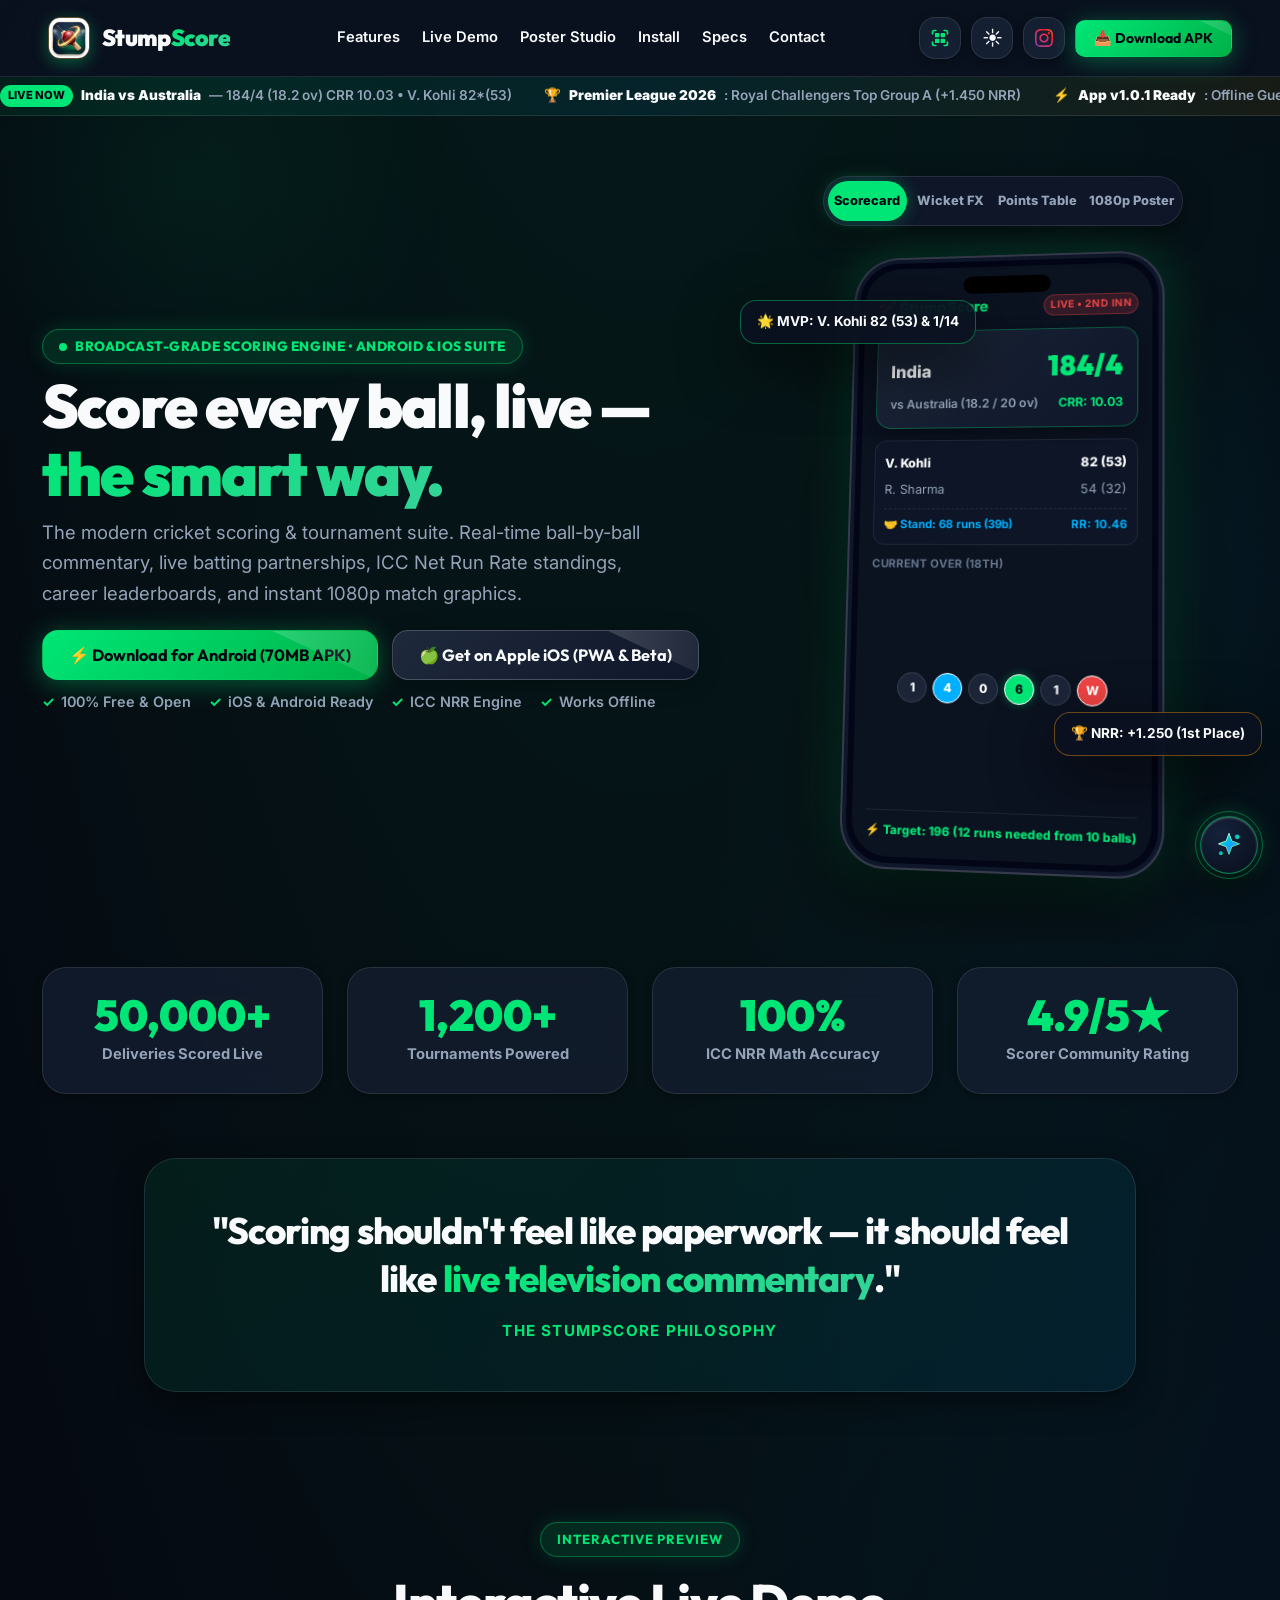
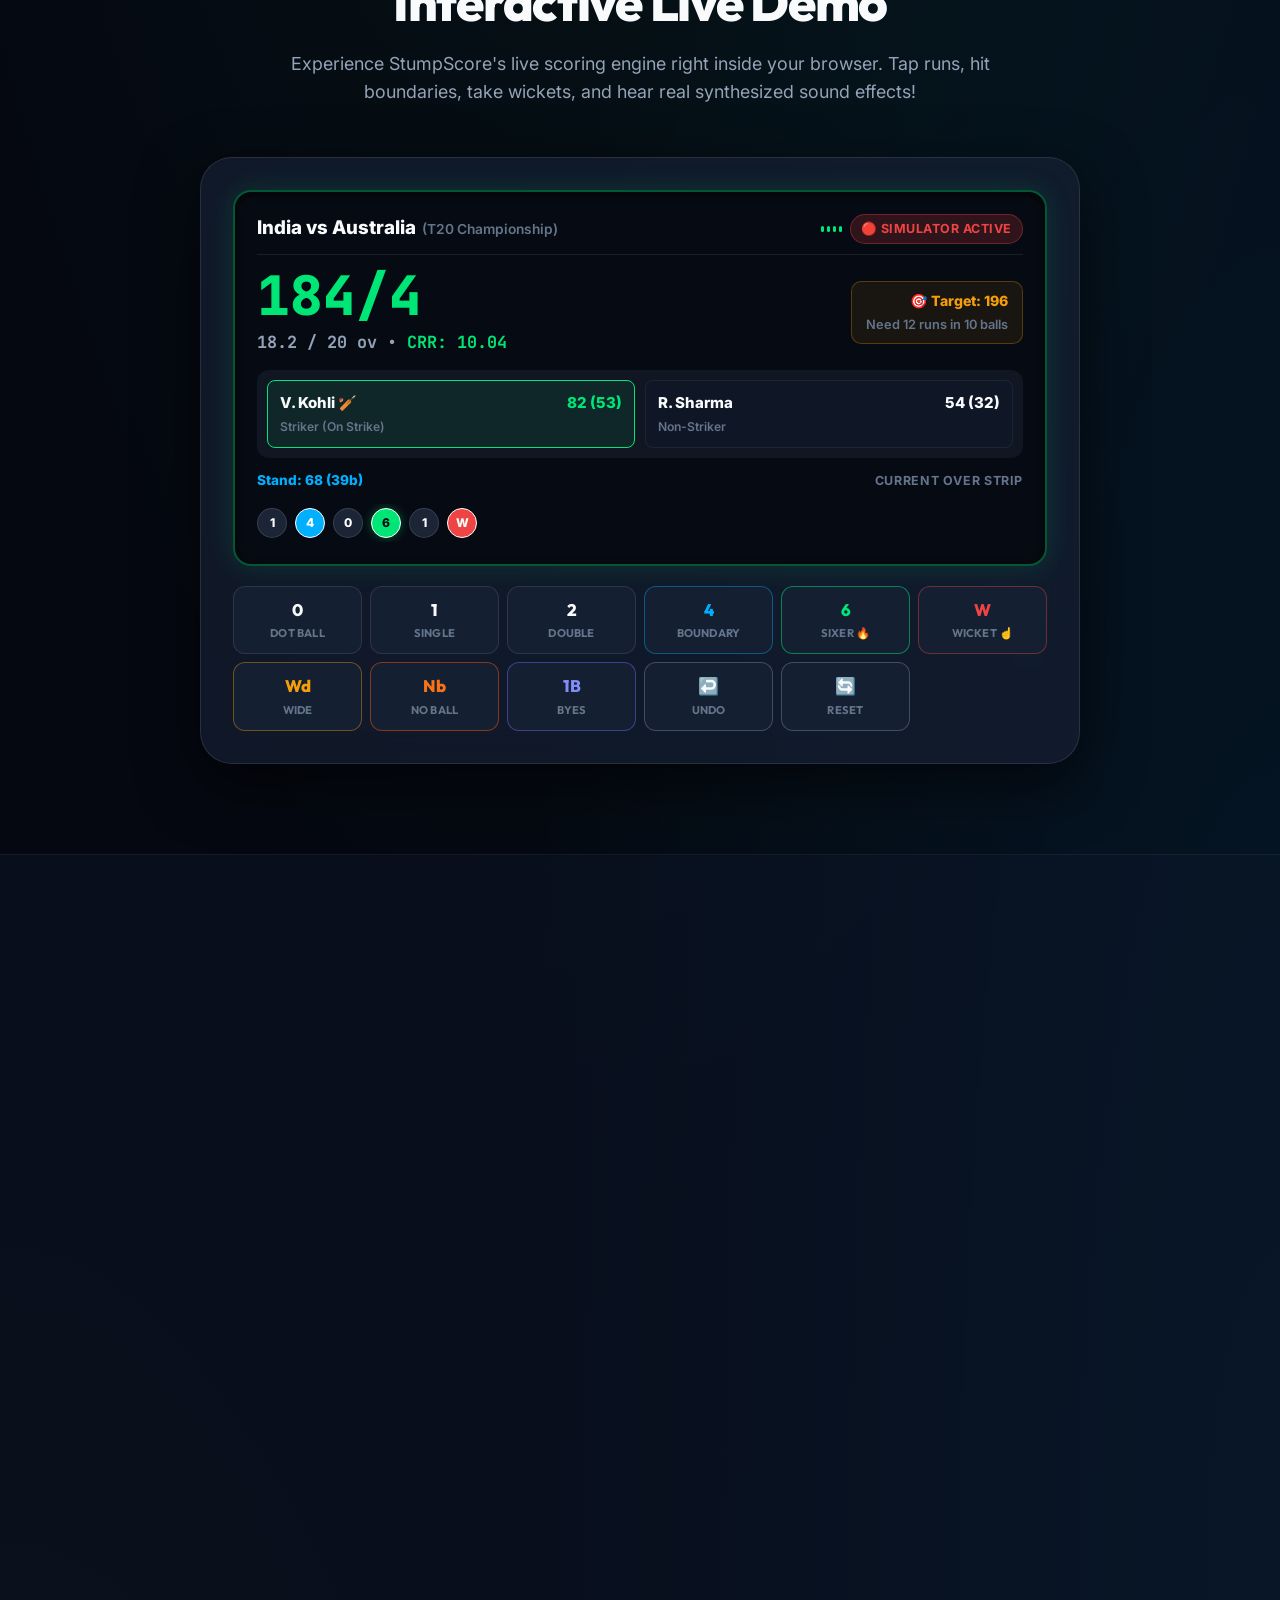
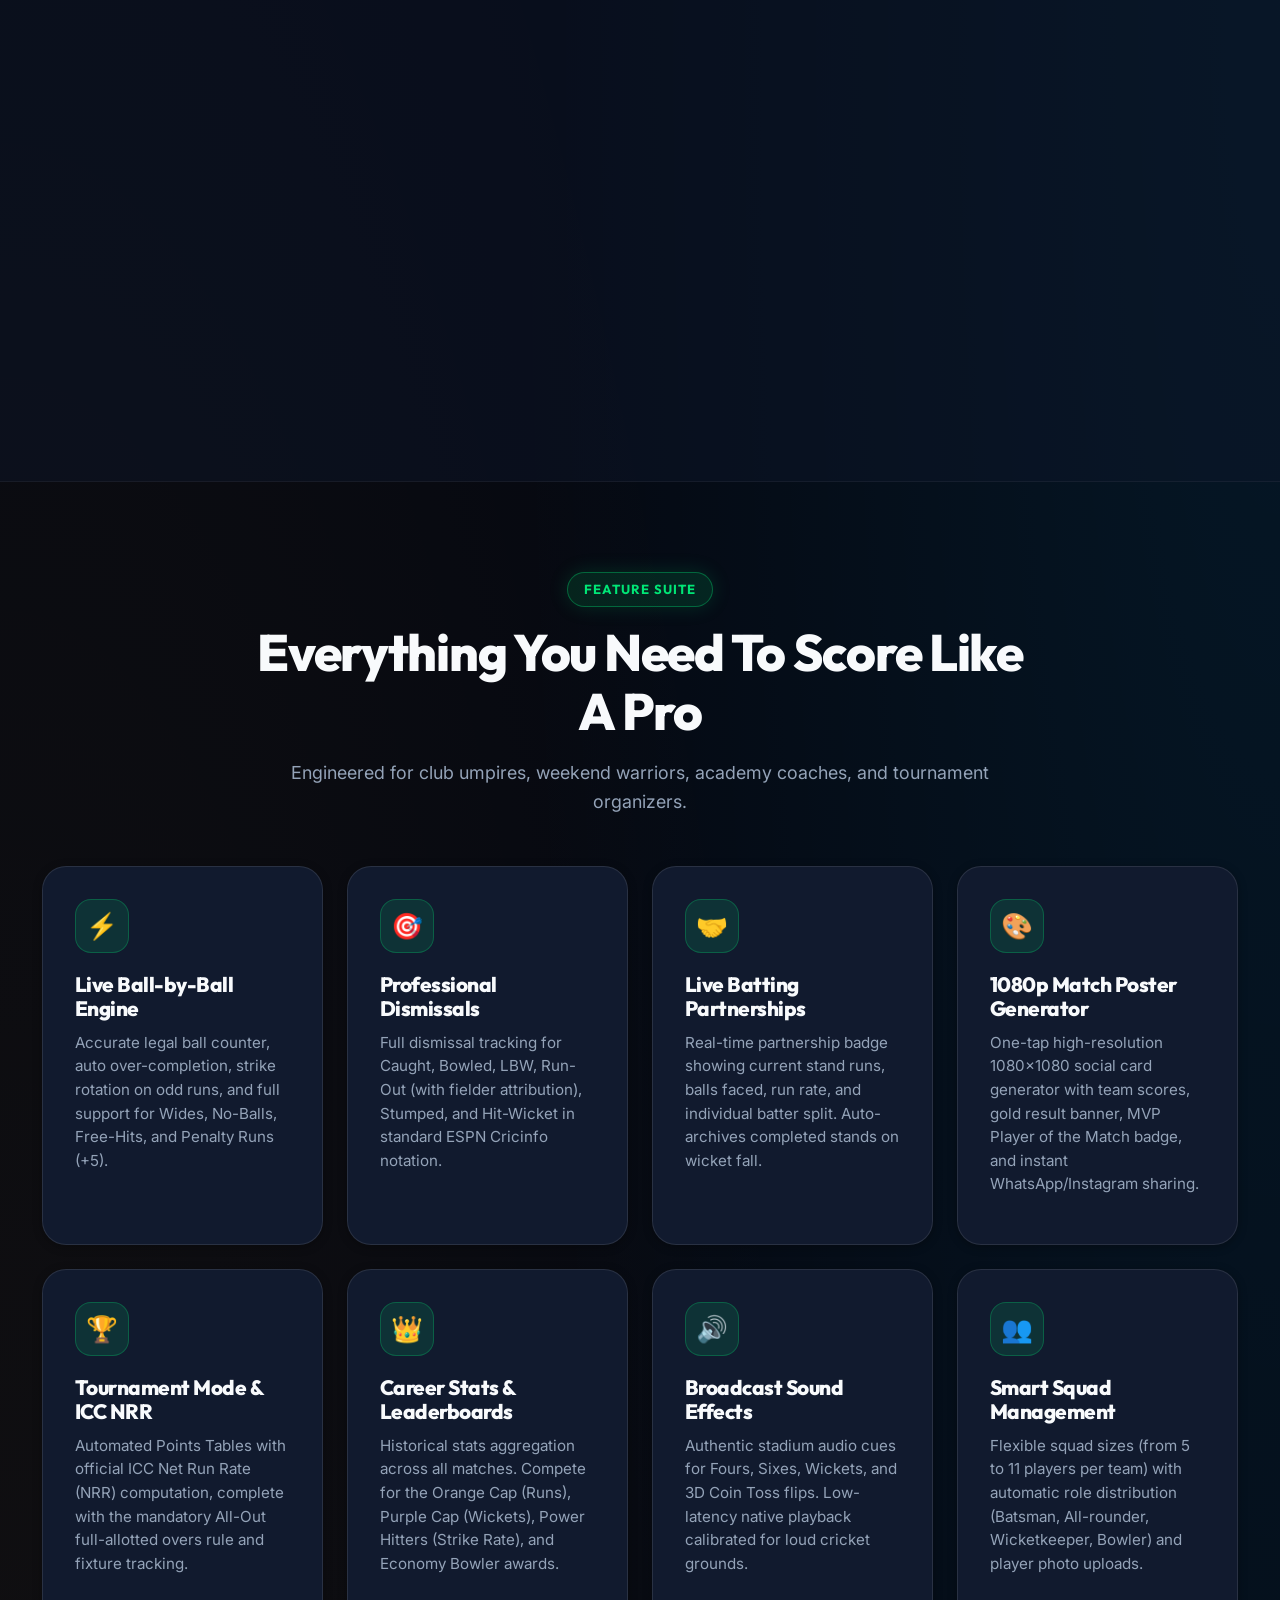
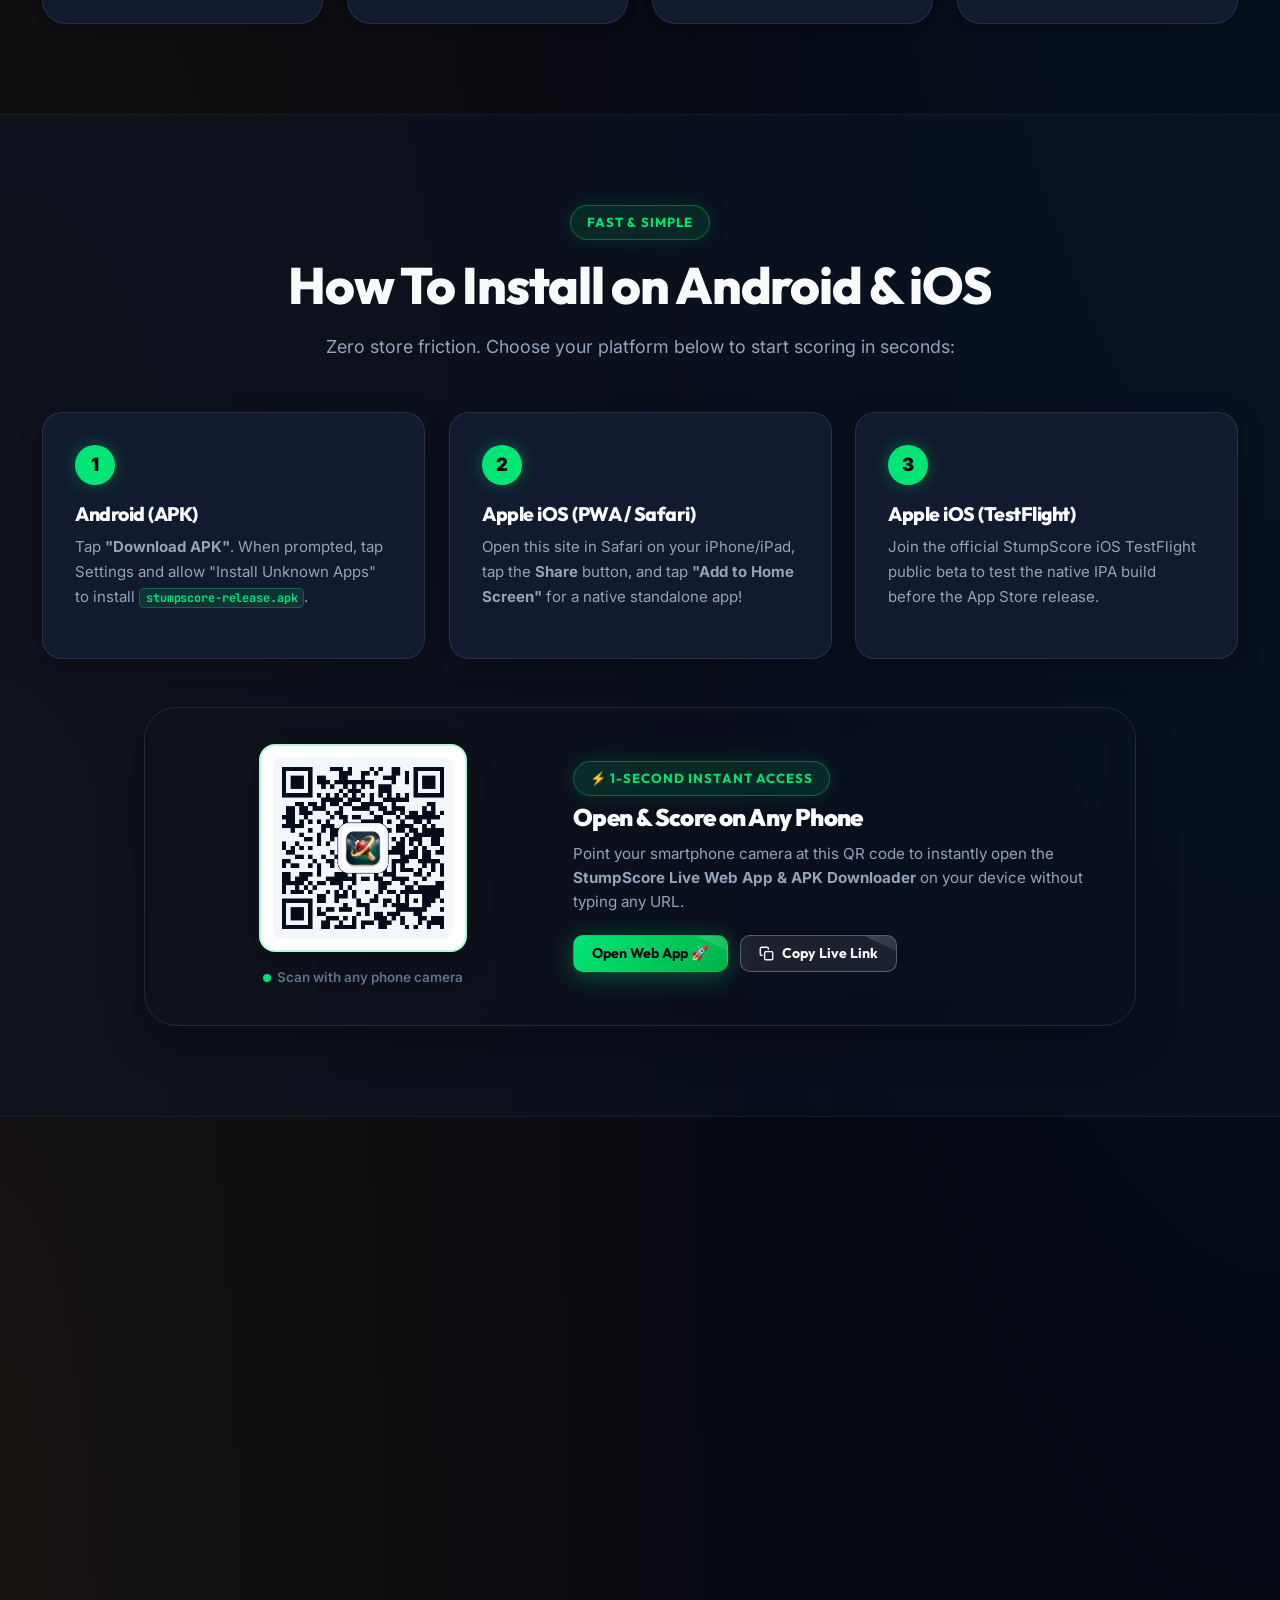
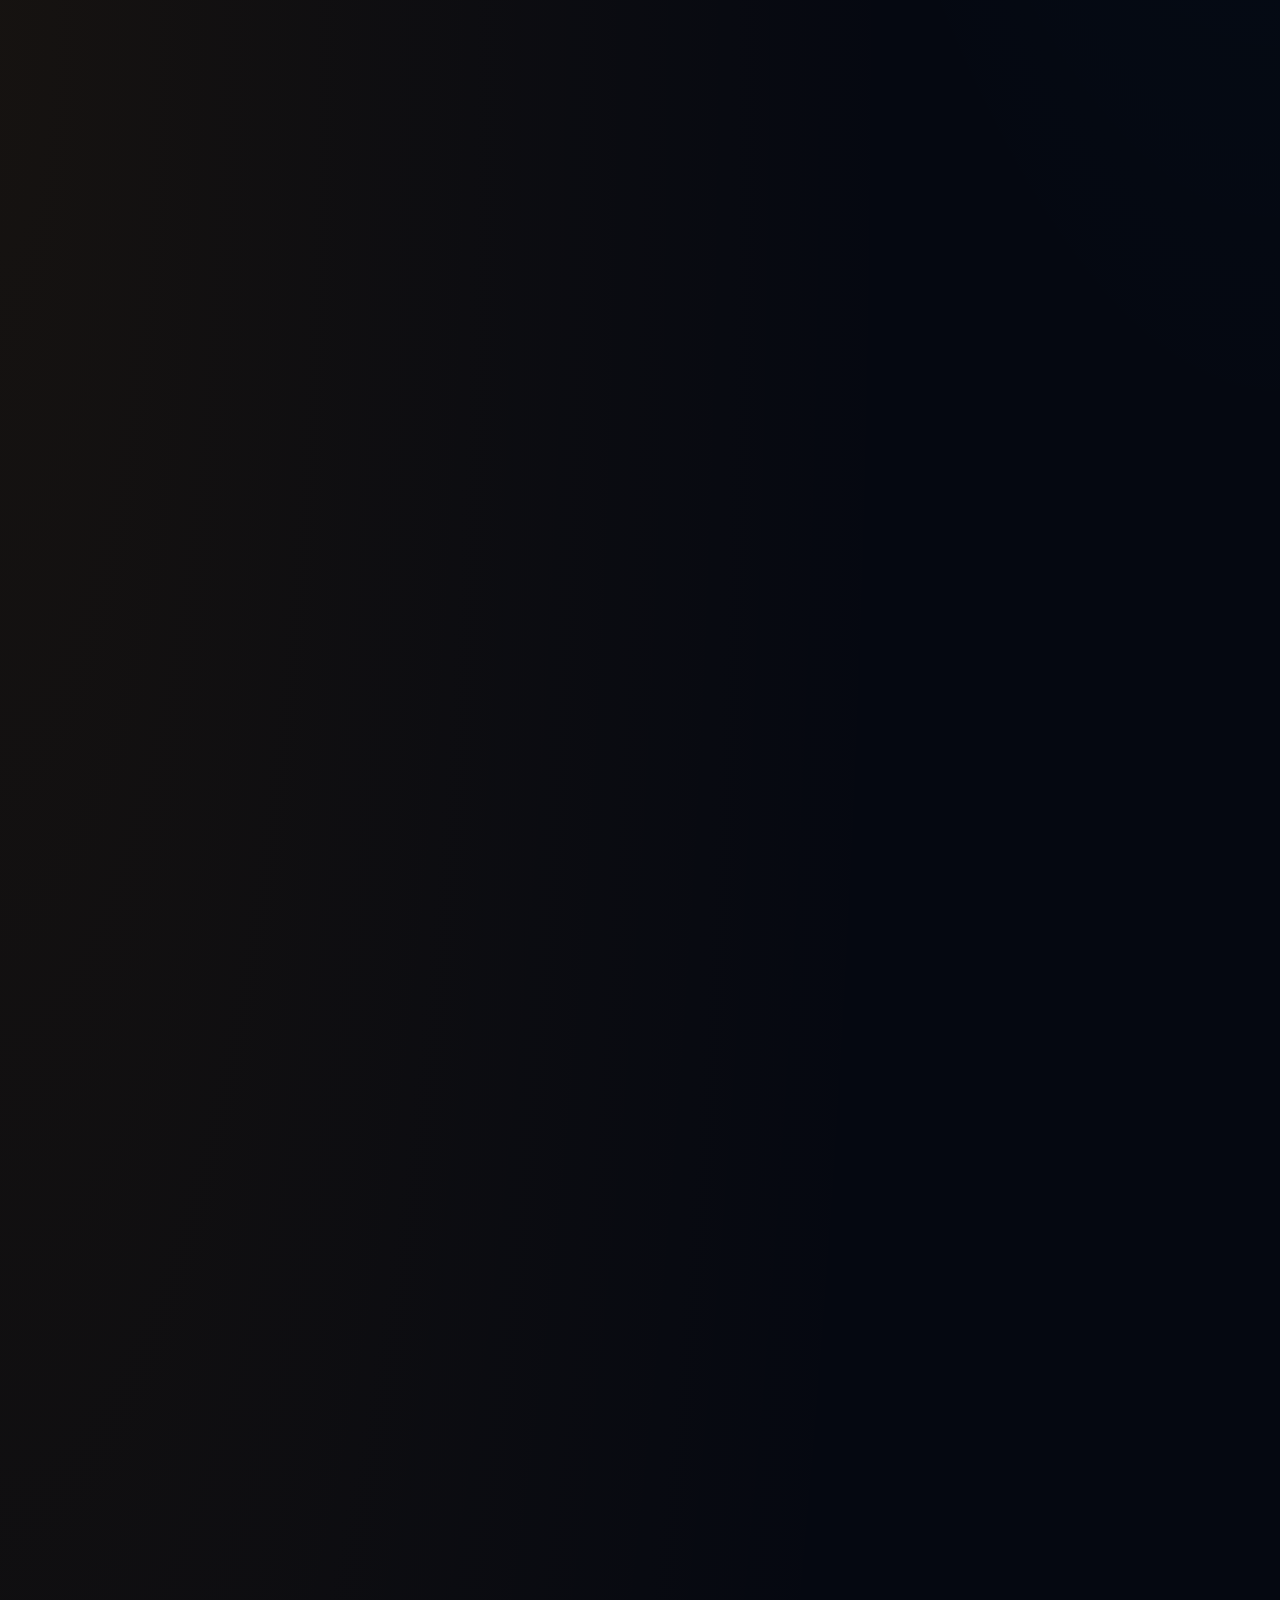
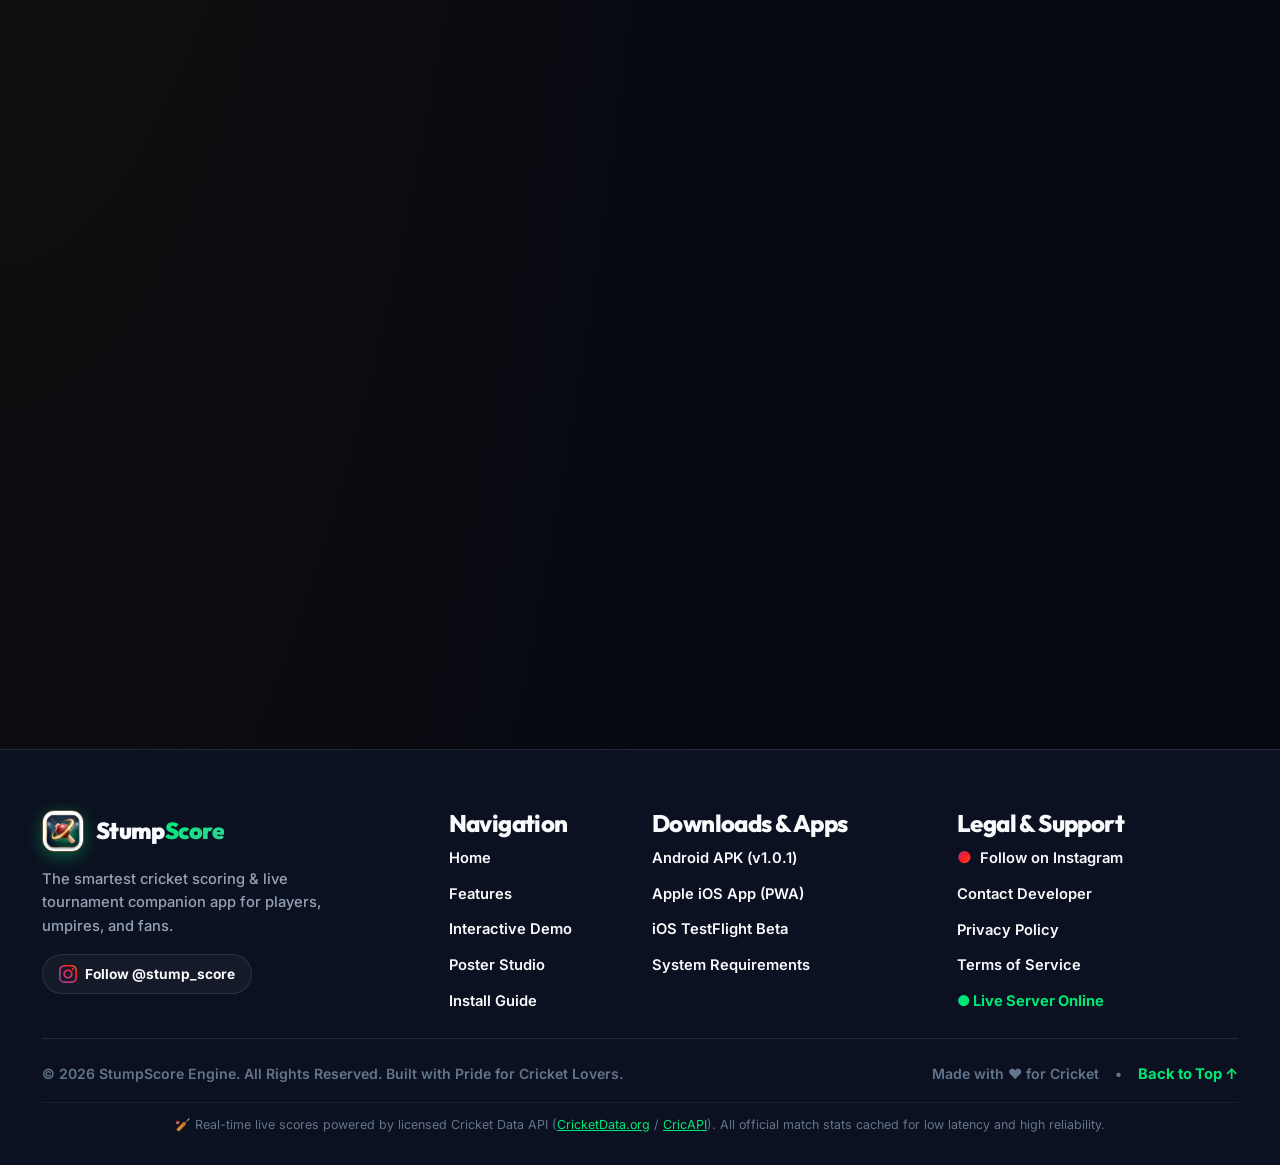
==== index.html @ a2d1e22c "fix: mobile responsiveness for Instagram card and AI assistant panel - Add css/mobile-fixes.css with" ====
<!DOCTYPE html>
<html lang="en" data-theme="dark">
<head>
  <meta charset="UTF-8">
  <meta name="viewport" content="width=device-width, initial-scale=1.0, viewport-fit=cover">
  
  <!-- Primary Meta Tags -->
  <title>StumpScore — Smart Live Cricket Scoring, Tournaments & APK/iOS Download</title>
  <meta name="title" content="StumpScore — Smart Live Cricket Scoring, Tournaments & APK/iOS Download">
  <meta name="description" content="Download StumpScore for Android & iOS. The smartest cricket scoring app with live ball-by-ball commentary, batting partnerships, ICC Net Run Rate tournament tables, career leaderboards, and 1080p social match posters.">
  <meta name="keywords" content="cricket scoring app, cricket score counter, live cricket scorecard, cricket tournament app, net run rate calculator, stumpscore apk, ios cricket app, testflight cricket scoring">
  <meta name="author" content="StumpScore Team">
  <meta name="robots" content="index, follow">

  <!-- Open Graph / Facebook -->
  <meta property="og:type" content="website">
  <meta property="og:url" content="https://cricket-scoring-webapp.vercel.app/">
  <meta property="og:title" content="StumpScore — Smart Live Cricket Scoring & Tournaments">
  <meta property="og:description" content="Broadcast-grade ball-by-ball cricket scoring, live partnerships, career leaderboards, and instant 1080p match posters. Available on Android & Apple iOS.">
  <meta property="og:image" content="https://cricket-scoring-webapp.vercel.app/assets/images/og-preview.png">

  <!-- Twitter -->
  <meta property="twitter:card" content="summary_large_image">
  <meta property="twitter:url" content="https://cricket-scoring-webapp.vercel.app/">
  <meta property="twitter:title" content="StumpScore — Smart Live Cricket Scoring">
  <meta property="twitter:description" content="Download StumpScore for Android & Apple iOS. Score matches ball-by-ball, stream live to spectators, and track club tournaments.">
  <meta property="twitter:image" content="https://cricket-scoring-webapp.vercel.app/assets/images/og-preview.png">

  <!-- Google Fonts -->
  <link rel="preconnect" href="https://fonts.googleapis.com">
  <link rel="preconnect" href="https://fonts.gstatic.com" crossorigin>
  <link href="https://fonts.googleapis.com/css2?family=Inter:wght@400;500;600;700;800&family=JetBrains+Mono:wght@600;700;800&family=Outfit:wght@600;700;800;900&display=swap" rel="stylesheet">

  <!-- Bootstrap 5.3 Responsive Grid & Framework -->
  <link href="https://cdn.jsdelivr.net/npm/bootstrap@5.3.3/dist/css/bootstrap.min.css" rel="stylesheet" integrity="sha384-QWTKZyjpPEjISv5WaRU9OFeRpok6YctnYmDr5pNlyT2bRjXh0JMhjY6hW+ALEwIH" crossorigin="anonymous">

  <!-- Custom Stadium Design System & Components -->
  <link rel="stylesheet" href="css/style.css?v=3.4.0">
  <link rel="stylesheet" href="css/components.css?v=3.4.0">
  <link rel="stylesheet" href="css/ai-assistant.css?v=1.0.0">
  <link rel="stylesheet" href="css/mobile-fixes.css?v=1.0.0">

  <!-- Favicon -->
  <link rel="icon" type="image/png" href="assets/icon/app_icon.png">
  <link rel="apple-touch-icon" href="assets/icon/app_icon.png">
</head>
<body>

  <!-- ==========================================================================
       1. Top Navbar
       ========================================================================== -->
  <header class="site-header">
    <div class="container-fluid px-3 px-xl-5" style="max-width: 1440px;">
      <div class="nav-wrapper">
        <a href="#hero" class="brand-logo" aria-label="StumpScore Home">
          <img src="assets/icon/app_icon.png" alt="StumpScore Logo" class="brand-icon-img" width="42" height="42">
          <span>Stump<span class="gradient-text-green">Score</span></span>
        </a>

        <nav>
          <ul class="nav-menu" id="nav-menu">
            <li><a href="#features" class="nav-link">Features</a></li>
            <li><a href="#demo" class="nav-link">Live Demo</a></li>
            <li><a href="#poster-studio" class="nav-link">Poster Studio</a></li>
            <li><a href="#install" class="nav-link">Install</a></li>
            <li><a href="#specs" class="nav-link">Specs</a></li>
            <li><a href="#" data-modal-target="modal-contact" class="nav-link">Contact</a></li>
            <li class="nav-menu-mobile-btn">
              <a href="downloads/stumpscore-release.apk" download="stumpscore-release.apk" class="btn btn-primary-android btn-sm js-download-apk" style="width: 100%;">
                <span>📥 Download APK (v1.0.1)</span>
              </a>
            </li>
          </ul>
        </nav>

        <div class="nav-actions">
          <button type="button" class="nav-action-btn js-open-modal" data-modal-target="modal-qr-code" onclick="window.openStumpModal && window.openStumpModal('modal-qr-code', event)" aria-label="Scan QR Code on Phone" title="Scan QR Code to open on phone">
            <svg viewBox="0 0 24 24" width="20" height="20" fill="none" stroke="currentColor" stroke-width="2" stroke-linecap="round" stroke-linejoin="round" aria-hidden="true">
              <path d="M3 7V5a2 2 0 0 1 2-2h2M17 3h2a2 2 0 0 1 2 2v2M21 17v2a2 2 0 0 1-2 2h-2M7 21H5a2 2 0 0 1-2-2v-2"/>
              <rect x="7" y="7" width="3.2" height="3.2" fill="currentColor"/>
              <rect x="13.8" y="7" width="3.2" height="3.2" fill="currentColor"/>
              <rect x="7" y="13.8" width="3.2" height="3.2" fill="currentColor"/>
              <rect x="13.8" y="13.8" width="3.2" height="3.2" fill="currentColor"/>
            </svg>
          </button>
          <button id="theme-toggle" class="theme-toggle-btn" aria-label="Toggle Theme Mode" title="Toggle Light/Dark Theme">
            <span class="theme-icon sun-icon" aria-hidden="true">☀️</span>
            <span class="theme-icon moon-icon" aria-hidden="true">🌙</span>
          </button>
          <a href="https://instagram.com/stump_score" target="_blank" rel="noopener noreferrer" class="nav-social-btn" aria-label="Follow us on Instagram (@stump_score)" title="Follow @stump_score on Instagram">
            <svg viewBox="0 0 24 24" width="18" height="18" aria-hidden="true">
              <defs>
                <linearGradient id="instaGradNav" x1="0%" y1="100%" x2="100%" y2="0%">
                  <stop offset="0%" stop-color="#833AB4"/>
                  <stop offset="25%" stop-color="#C13584"/>
                  <stop offset="50%" stop-color="#E1306C"/>
                  <stop offset="75%" stop-color="#FD1D1D"/>
                  <stop offset="100%" stop-color="#F77737"/>
                </linearGradient>
              </defs>
              <path fill="url(#instaGradNav)" d="M12 2.163c3.204 0 3.584.012 4.85.07 3.252.148 4.771 1.691 4.919 4.919.058 1.265.069 1.645.069 4.849 0 3.205-.012 3.584-.069 4.849-.149 3.225-1.664 4.771-4.919 4.919-1.266.058-1.644.07-4.85.07-3.204 0-3.584-.012-4.849-.07-3.26-.149-4.771-1.699-4.919-4.92-.058-1.265-.07-1.644-.07-4.849 0-3.204.013-3.583.07-4.849.149-3.227 1.664-4.771 4.919-4.919 1.266-.057 1.645-.069 4.849-.069zm0-2.163c-3.259 0-3.667.014-4.947.072-4.358.2-6.78 2.618-6.98 6.98-.059 1.281-.073 1.689-.073 4.948 0 3.259.014 3.668.072 4.948.2 4.358 2.618 6.78 6.98 6.98 1.281.058 1.689.072 4.948.072 3.259 0 3.668-.014 4.948-.072 4.354-.2 6.782-2.618 6.979-6.98.059-1.28.073-1.689.073-4.948 0-3.259-.014-3.667-.072-4.947-.196-4.354-2.617-6.78-6.979-6.98-1.281-.059-1.69-.073-4.949-.073zm0 5.838c-3.403 0-6.162 2.759-6.162 6.162s2.759 6.163 6.162 6.163 6.162-2.759 6.162-6.163c0-3.403-2.759-6.162-6.162-6.162zm0 10.162c-2.209 0-4-1.79-4-4 0-2.209 1.791-4 4-4s4 1.791 4 4c0 2.21-1.791 4-4 4zm6.406-11.845c-.796 0-1.441.645-1.441 1.44s.645 1.44 1.441 1.44c.795 0 1.439-.645 1.439-1.44s-.644-1.44-1.439-1.44z"/>
            </svg>
          </a>
          <a href="downloads/stumpscore-release.apk" download="stumpscore-release.apk" class="btn btn-primary-android btn-sm js-download-apk" id="nav-download-btn">
            <span>📥 Download APK</span>
          </a>
          <button class="mobile-menu-toggle" id="mobile-menu-toggle" aria-label="Toggle Navigation Menu">☰</button>
        </div>
      </div>
    </div>
  </header>

  <!-- Live Marquee Status Ticker -->
  <div class="live-status-ticker" aria-label="Live Match Status Ticker">
    <div class="ticker-track">
      <div class="ticker-item"><span class="ticker-pill">LIVE NOW</span> <strong>India vs Australia</strong> — 184/4 (18.2 ov) CRR 10.03 • V. Kohli 82*(53)</div>
      <div class="ticker-item">🏆 <strong>Premier League 2026</strong>: Royal Challengers Top Group A (+1.450 NRR)</div>
      <div class="ticker-item">⚡ <strong>App v1.0.1 Ready</strong>: Offline Guest Scoring • ICC DLS & NRR • Instant 1080p Poster Export</div>
      <div class="ticker-item"><span class="ticker-pill">LIVE NOW</span> <strong>India vs Australia</strong> — 184/4 (18.2 ov) CRR 10.03 • V. Kohli 82*(53)</div>
      <div class="ticker-item">🏆 <strong>Premier League 2026</strong>: Royal Challengers Top Group A (+1.450 NRR)</div>
      <div class="ticker-item">⚡ <strong>App v1.0.1 Ready</strong>: Offline Guest Scoring • ICC DLS & NRR • Instant 1080p Poster Export</div>
    </div>
  </div>

  <!-- ==========================================================================
       2. Hero Section
       ========================================================================== -->
  <section class="hero-section text-center text-lg-start" id="hero">
    <div class="container">
      <div class="row align-items-center justify-content-center g-4 g-lg-5">
        <!-- Hero Left Column -->
        <div class="col-12 col-lg-7 text-center text-lg-start d-flex flex-column align-items-center align-items-lg-start">
          <div class="hero-pill-badge mb-2">
            <span class="pulse-dot-green"></span>
            <span>Broadcast-Grade Scoring Engine • Android & iOS Suite</span>
          </div>

          <h1 class="hero-title">
            Score every ball, live — <span class="gradient-text-green">the smart way.</span>
          </h1>

          <p class="hero-subtitle">
            The modern cricket scoring & tournament suite. Real-time ball-by-ball commentary, live batting partnerships, ICC Net Run Rate standings, career leaderboards, and instant 1080p match graphics.
          </p>

          <!-- Dual Platform CTA Buttons -->
          <div class="hero-platform-btn-group w-100 justify-content-center justify-content-lg-start">
            <a href="downloads/stumpscore-release.apk" download="stumpscore-release.apk" class="btn btn-primary-android btn-lg js-download-apk" id="hero-download-android" onclick="window.triggerApkDownload && window.triggerApkDownload(event, this)">
              <span>⚡ Download for Android (70MB APK)</span>
            </a>
            <button type="button" class="btn btn-primary-ios btn-lg js-open-modal" id="hero-download-ios" data-modal-target="modal-ios-install" onclick="window.openStumpModal && window.openStumpModal('modal-ios-install', event)">
              <span>🍏 Get on Apple iOS (PWA & Beta)</span>
            </button>
          </div>

          <div class="hero-trust-row justify-content-center justify-content-lg-start">
            <div class="trust-item"><span class="icon">✓</span> 100% Free & Open</div>
            <div class="trust-item"><span class="icon">✓</span> iOS & Android Ready</div>
            <div class="trust-item"><span class="icon">✓</span> ICC NRR Engine</div>
            <div class="trust-item"><span class="icon">✓</span> Works Offline</div>
          </div>
        </div>

        <!-- Hero Right Column: 3D Phone Mockup with Interactive Screen Switcher -->
        <div class="col-12 col-lg-5 d-flex justify-content-center">
          <div class="hero-visual-wrapper mx-auto">
            <!-- Screen Tab Selector -->
            <div class="phone-tab-switcher mx-auto" role="tablist" aria-label="Phone mockup preview screen switcher">
              <button type="button" class="phone-tab-btn is-active" data-phone-view="view-scorecard" role="tab" aria-selected="true" onclick="window.switchPhonePreview && window.switchPhonePreview('view-scorecard', this)">Scorecard</button>
              <button type="button" class="phone-tab-btn" data-phone-view="view-celebration" role="tab" aria-selected="false" onclick="window.switchPhonePreview && window.switchPhonePreview('view-celebration', this)">Wicket FX</button>
              <button type="button" class="phone-tab-btn" data-phone-view="view-standings" role="tab" aria-selected="false" onclick="window.switchPhonePreview && window.switchPhonePreview('view-standings', this)">Points Table</button>
              <button type="button" class="phone-tab-btn" data-phone-view="view-poster" role="tab" aria-selected="false" onclick="window.switchPhonePreview && window.switchPhonePreview('view-poster', this)">1080p Poster</button>
            </div>

            <div class="floating-badge badge-top-left">
              <span>🌟 MVP: V. Kohli 82 (53) & 1/14</span>
            </div>
            <div class="floating-badge badge-bottom-right">
              <span>🏆 NRR: +1.250 (1st Place)</span>
            </div>

            <div class="phone-mockup-frame mx-auto">
              <div class="phone-screen">
                <div class="phone-notch"></div>
                
                <!-- SCREEN VIEW 1: Live Scorecard -->
                <div class="phone-view is-visible" id="view-scorecard">
                  <div class="mockup-header">
                    <div style="font-size: 0.95rem; font-weight: 800; color: var(--pitch-green);">🏏 StumpScore</div>
                    <div class="pulse-badge" style="font-size: 0.65rem; padding: 2px 6px;">LIVE • 2nd INN</div>
                  </div>

                  <div class="mockup-scorecard">
                    <div class="mockup-teams">
                      <span class="mockup-batting-team">India</span>
                      <span class="mockup-score">184/4</span>
                    </div>
                    <div class="mockup-overs-crr">
                      <span>vs Australia (18.2 / 20 ov)</span>
                      <span style="color: var(--pitch-green); font-weight: bold;">CRR: 10.03</span>
                    </div>
                  </div>

                  <div class="mockup-batsmen-box">
                    <div class="mockup-batter-row is-striker">
                      <span class="name">V. Kohli</span>
                      <span>82 (53)</span>
                    </div>
                    <div class="mockup-batter-row">
                      <span class="name">R. Sharma</span>
                      <span>54 (32)</span>
                    </div>
                    <div class="mockup-partnership-pill">
                      <span>🤝 Stand: 68 runs (39b)</span>
                      <span>RR: 10.46</span>
                    </div>
                  </div>

                  <div style="font-size: 0.72rem; color: var(--text-muted); margin-bottom: 4px; text-transform: uppercase; font-weight: 700;">
                    Current Over (18th)
                  </div>
                  <div class="mockup-over-strip">
                    <div class="mockup-ball">1</div>
                    <div class="mockup-ball four">4</div>
                    <div class="mockup-ball">0</div>
                    <div class="mockup-ball six">6</div>
                    <div class="mockup-ball">1</div>
                    <div class="mockup-ball wicket">W</div>
                  </div>

                  <div class="mockup-target-text">
                    ⚡ Target: 196 (12 runs needed from 10 balls)
                  </div>
                </div>

                <!-- SCREEN VIEW 2: Celebration Strobe -->
                <div class="phone-view" id="view-celebration">
                  <div class="celebration-view-screen">
                    <div class="celebration-icon-huge">☝️⚡</div>
                    <div class="celebration-title">WICKET!</div>
                    <div class="celebration-detail">c Warner b Starc</div>
                    <div class="celebration-stats-box">
                      <div class="celebration-fow">Fall of Wicket #4</div>
                      <div style="color: var(--text-secondary); margin-top: 2px; font-weight: 600;">Score: 184/4 (18.2 ov)</div>
                    </div>
                  </div>
                </div>

                <!-- SCREEN VIEW 3: ICC Points Table -->
                <div class="phone-view" id="view-standings">
                  <div class="standings-title">🏆 Premier League</div>
                  <table class="standings-table-mockup">
                    <thead>
                      <tr>
                        <th>Team</th>
                        <th>P</th>
                        <th>W</th>
                        <th>Pts</th>
                        <th>NRR</th>
                      </tr>
                    </thead>
                    <tbody>
                      <tr class="mockup-row-highlight">
                        <td>1. India</td>
                        <td>5</td>
                        <td>4</td>
                        <td style="color: var(--pitch-green); font-weight: 800;">8</td>
                        <td style="font-weight: 800;">+1.250</td>
                      </tr>
                      <tr>
                        <td>2. Australia</td>
                        <td>5</td>
                        <td>3</td>
                        <td>6</td>
                        <td>+0.620</td>
                      </tr>
                      <tr>
                        <td>3. England</td>
                        <td>5</td>
                        <td>2</td>
                        <td>4</td>
                        <td>-0.150</td>
                      </tr>
                      <tr>
                        <td>4. S. Africa</td>
                        <td>5</td>
                        <td>1</td>
                        <td>2</td>
                        <td>-0.980</td>
                      </tr>
                    </tbody>
                  </table>
                </div>

                <!-- SCREEN VIEW 4: 1080p Poster Preview -->
                <div class="phone-view" id="view-poster">
                  <div class="poster-preview-card">
                    <div class="poster-card-top">
                      <div style="display: flex; align-items: center; gap: 6px;">
                        <img src="assets/icon/app_icon.png" alt="StumpScore" style="width: 18px; height: 18px; border-radius: 4px; object-fit: cover;">
                        <span style="font-size: 0.72rem; font-weight: 900; color: var(--pitch-green); letter-spacing: 0.05em;">STUMPSCORE</span>
                      </div>
                      <span class="poster-card-badge">1080p HD</span>
                    </div>

                    <div class="poster-pv-title">IND vs AUS • FINAL</div>

                    <div class="poster-card-scores">
                      <div class="poster-score-row is-winner">
                        <span>🇮🇳 India</span>
                        <span>184/4 (20.0)</span>
                      </div>
                      <div class="poster-score-row">
                        <span>🇦🇺 Australia</span>
                        <span>168/8 (20.0)</span>
                      </div>
                    </div>

                    <div class="poster-card-result">
                      🏆 INDIA WON BY 16 RUNS
                    </div>

                    <div class="poster-card-mvp">
                      🌟 MVP: V. Kohli 82 (53) & 1/14
                    </div>

                    <div class="poster-card-bottom">
                      Scored live on StumpScore Engine
                    </div>
                  </div>
                </div>
              </div>
            </div>
          </div>
        </div>
      </div>
    </div>
  </section>

  <!-- ==========================================================================
       3. Animated Stat Counters Row
       ========================================================================== -->
  <section class="section py-3 py-md-4 stat-counters-section" id="stats">
    <div class="container">
      <div class="row g-3 g-md-4 justify-content-center">
        <div class="col-6 col-lg-3">
          <div class="stat-counter-card h-100">
            <div class="counter-num" data-target="50000" data-suffix="+">0</div>
            <div class="counter-label">Deliveries Scored Live</div>
          </div>
        </div>
        <div class="col-6 col-lg-3">
          <div class="stat-counter-card h-100">
            <div class="counter-num" data-target="1200" data-suffix="+">0</div>
            <div class="counter-label">Tournaments Powered</div>
          </div>
        </div>
        <div class="col-6 col-lg-3">
          <div class="stat-counter-card h-100">
            <div class="counter-num" data-target="100" data-suffix="%">0</div>
            <div class="counter-label">ICC NRR Math Accuracy</div>
          </div>
        </div>
        <div class="col-6 col-lg-3">
          <div class="stat-counter-card h-100">
            <div class="counter-num" data-target="4.9" data-suffix="/5★">0</div>
            <div class="counter-label">Scorer Community Rating</div>
          </div>
        </div>
      </div>
    </div>
  </section>

  <!-- ==========================================================================
       4. Philosophy / Positioning Section
       ========================================================================== -->
  <section class="philosophy-section">
    <div class="container">
      <div class="row justify-content-center">
        <div class="col-12 col-lg-10">
          <div class="philosophy-card text-center">
            <h2 class="philosophy-quote">
              "Scoring shouldn't feel like paperwork — it should feel like <span class="gradient-text-green">live television commentary</span>."
            </h2>
            <div class="philosophy-author">The StumpScore Philosophy</div>
          </div>
        </div>
      </div>
    </div>
  </section>

  <!-- ==========================================================================
       5. Interactive Simulator Section (Live Demo)
       ========================================================================== -->
  <section class="section" id="demo">
    <div class="container">
      <div class="section-header text-center mx-auto">
        <div class="section-tag">Interactive Preview</div>
        <h2 class="section-title">Interactive Live Demo</h2>
        <p class="section-description">
          Experience StumpScore's live scoring engine right inside your browser. Tap runs, hit boundaries, take wickets, and hear real synthesized sound effects!
        </p>
      </div>

      <div class="row justify-content-center">
        <div class="col-12 col-lg-10 col-xl-9">
          <div class="simulator-wrapper">
            <!-- Simulator Scoreboard LCD -->
            <div class="sim-scoreboard-screen">
              <div class="sim-top-bar">
                <div class="sim-match-info">
                  <span class="sim-match-title">India vs Australia</span>
                  <span class="sim-match-sub">(T20 Championship)</span>
                </div>
                <div class="sim-top-bar-meta">
                  <div class="soundwave-visualizer" id="sim-soundwaves" title="Live Audio Output">
                    <span class="soundwave-bar"></span>
                    <span class="soundwave-bar"></span>
                    <span class="soundwave-bar"></span>
                    <span class="soundwave-bar"></span>
                  </div>
                  <div class="pulse-badge">🔴 SIMULATOR ACTIVE</div>
                </div>
              </div>

              <div class="sim-teams-score">
                <div class="sim-score-main">
                  <div class="sim-score-big" id="sim-score">184/4</div>
                  <div class="sim-overs-rate">
                    <span id="sim-overs">18.2 / 20 ov</span> • <span id="sim-crr" style="color: var(--pitch-green);">CRR: 10.03</span>
                  </div>
                </div>
                <div class="sim-target-box">
                  <div class="sim-target-title">🎯 Target: 196</div>
                  <div class="sim-target-detail">Need 12 runs in 10 balls</div>
                </div>
              </div>

              <div class="sim-batsmen-grid">
                <div class="sim-batter-card striker-active">
                  <div class="sim-batter-head">
                    <span id="sim-striker-name">V. Kohli 🏏</span>
                    <span id="sim-striker-score" style="color: var(--pitch-green);">82 (53)</span>
                  </div>
                  <div class="sim-batter-sub">Striker (On Strike)</div>
                </div>

                <div class="sim-batter-card">
                  <div class="sim-batter-head">
                    <span id="sim-nonstriker-name">R. Sharma</span>
                    <span id="sim-nonstriker-score">54 (32)</span>
                  </div>
                  <div class="sim-batter-sub">Non-Striker</div>
                </div>
              </div>

              <div class="sim-partnership-row">
                <span id="sim-partnership">🤝 Stand: 68 (39b)</span>
                <span class="sim-strip-label">Current Over Strip</span>
              </div>
              <div class="sim-ball-strip-container" id="sim-over-strip">
                <!-- Populated via simulator.js -->
              </div>
            </div>

            <!-- Simulator Action Controls Pad -->
            <div class="sim-action-controls">
              <button type="button" class="sim-btn" data-sim-action="run" data-sim-val="0" onclick="window.handleSimAction && window.handleSimAction('run', '0', event)">
                <span>0</span>
                <span class="label">Dot Ball</span>
              </button>
              <button type="button" class="sim-btn" data-sim-action="run" data-sim-val="1" onclick="window.handleSimAction && window.handleSimAction('run', '1', event)">
                <span>1</span>
                <span class="label">Single</span>
              </button>
              <button type="button" class="sim-btn" data-sim-action="run" data-sim-val="2" onclick="window.handleSimAction && window.handleSimAction('run', '2', event)">
                <span>2</span>
                <span class="label">Double</span>
              </button>
              <button type="button" class="sim-btn btn-four" data-sim-action="run" data-sim-val="4" onclick="window.handleSimAction && window.handleSimAction('run', '4', event)">
                <span>4</span>
                <span class="label">Boundary</span>
              </button>
              <button type="button" class="sim-btn btn-six" data-sim-action="run" data-sim-val="6" onclick="window.handleSimAction && window.handleSimAction('run', '6', event)">
                <span>6</span>
                <span class="label">Sixer 🔥</span>
              </button>
              <button type="button" class="sim-btn btn-wicket" data-sim-action="wicket" onclick="window.handleSimAction && window.handleSimAction('wicket', null, event)">
                <span>W</span>
                <span class="label">Wicket ☝️</span>
              </button>
              <button type="button" class="sim-btn btn-wide" data-sim-action="wide" onclick="window.handleSimAction && window.handleSimAction('wide', null, event)">
                <span>Wd</span>
                <span class="label">Wide</span>
              </button>
              <button type="button" class="sim-btn btn-noball" data-sim-action="noball" onclick="window.handleSimAction && window.handleSimAction('noball', null, event)">
                <span>Nb</span>
                <span class="label">No Ball</span>
              </button>
              <button type="button" class="sim-btn btn-byes" data-sim-action="byes" data-sim-val="1" onclick="window.handleSimAction && window.handleSimAction('byes', '1', event)">
                <span>1B</span>
                <span class="label">Byes</span>
              </button>
              <button type="button" class="sim-btn btn-undo" data-sim-action="undo" title="Undo last ball" onclick="window.handleSimAction && window.handleSimAction('undo', null, event)">
                <span>↩️</span>
                <span class="label">Undo</span>
              </button>
              <button type="button" class="sim-btn btn-reset" data-sim-action="reset" title="Reset match simulation" onclick="window.handleSimAction && window.handleSimAction('reset', null, event)">
                <span>🔄</span>
                <span class="label">Reset</span>
              </button>
            </div>
          </div>
        </div>
      </div>
    </div>
  </section>

  <!-- ==========================================================================
       6. Live Match Poster Customization Studio
       ========================================================================== -->
  <section class="section section-alt" id="poster-studio">
    <div class="container">
      <div class="section-header text-center mx-auto">
        <div class="section-tag">Match Poster Studio</div>
        <h2 class="section-title">Instant 1080x1080 Social Scorecards</h2>
        <p class="section-description">
          Generate broadcast-style match result graphics ready for Instagram, WhatsApp status, and club Twitter in 1 click. Customize a sample below:
        </p>
      </div>

      <div class="poster-studio-wrapper">
        <!-- Controls Column -->
        <div class="poster-controls-col">
          <div class="form-group">
            <label class="form-label" for="poster-input-team1">Team 1 Name & Score</label>
            <div class="form-input-pair">
              <input type="text" id="poster-input-team1" class="form-input" value="India" maxlength="40" style="flex: 1;">
              <input type="text" id="poster-input-score1" class="form-input" value="184/4 (20.0 ov)" maxlength="30" style="flex: 1;">
            </div>
          </div>
          <div class="form-group">
            <label class="form-label" for="poster-input-team2">Team 2 Name & Score</label>
            <div class="form-input-pair">
              <input type="text" id="poster-input-team2" class="form-input" value="Australia" maxlength="40" style="flex: 1;">
              <input type="text" id="poster-input-score2" class="form-input" value="168/8 (20.0 ov)" maxlength="30" style="flex: 1;">
            </div>
          </div>
          <div class="form-group">
            <label class="form-label" for="poster-input-result">Match Winner Banner</label>
            <input type="text" id="poster-input-result" class="form-input" value="India won by 16 runs" maxlength="50">
          </div>
          <div class="form-group">
            <label class="form-label" for="poster-input-mvp">Player of the Match (MVP)</label>
            <input type="text" id="poster-input-mvp" class="form-input" value="V. Kohli (82 runs & 1/14)" maxlength="50">
          </div>
          <div class="form-group mb-0 mt-2" style="display: flex; flex-direction: column; gap: 10px;">
            <button type="button" id="poster-download-btn" class="btn btn-outline-gold" style="width: 100%;">
              <span>🎨 Download 1080x1080 Match Scorecard (PNG)</span>
            </button>
            <button type="button" id="poster-download-story-btn" class="btn btn-outline-cyan" style="width: 100%; border: 1px solid rgba(56, 189, 248, 0.4); background: rgba(56, 189, 248, 0.1); color: #38BDF8; font-weight: 700; border-radius: 12px; padding: 12px 16px; display: flex; align-items: center; justify-content: center; gap: 8px; cursor: pointer;">
              <span>📲 Download 1080x1350 Story / Reel Poster (PNG)</span>
            </button>
            <button type="button" id="poster-whatsapp-btn" class="btn btn-whatsapp" style="width: 100%; background: #25D366; color: #fff; font-weight: 700; border: none; border-radius: 12px; padding: 12px 16px; display: flex; align-items: center; justify-content: center; gap: 8px; cursor: pointer;">
              <span>💬 Share Match Result on WhatsApp</span>
            </button>
            <a href="instagram_marketing_kit/index.html" target="_blank" class="btn btn-outline-gold" style="width: 100%; border: 1px dashed rgba(245, 158, 11, 0.45); background: rgba(245, 158, 11, 0.08); color: #fbbf24; font-weight: 700; border-radius: 12px; padding: 12px 16px; display: flex; align-items: center; justify-content: center; gap: 8px; text-decoration: none;">
              <span>📢 Open Master 1080x1350 Promo Poster Studio ↗</span>
            </a>
          </div>
        </div>

        <!-- Live Poster Preview Canvas Box -->
        <div class="poster-canvas-box">
          <div class="poster-canvas-header">
            <div class="poster-canvas-brand">
              <img src="assets/icon/app_icon.png" alt="StumpScore" class="poster-brand-icon" loading="lazy" decoding="async" width="28" height="28">
              <span class="poster-brand-text">STUMPSCORE</span>
            </div>
            <div class="poster-badge-final">FINAL MATCH</div>
          </div>

          <div class="poster-canvas-body">
            <div class="poster-score-line">
              <span id="poster-pv-team1" class="poster-canvas-team">India</span>
              <span id="poster-pv-score1" class="poster-canvas-score-main">184/4 (20.0 ov)</span>
            </div>
            <div class="poster-score-line">
              <span id="poster-pv-team2" class="poster-canvas-team">Australia</span>
              <span id="poster-pv-score2" class="poster-canvas-score-opp">168/8 (20.0 ov)</span>
            </div>

            <div id="poster-pv-result" class="poster-pv-result-banner">
              🏆 India won by 16 runs
            </div>

            <div id="poster-pv-mvp" class="poster-canvas-mvp">
              🌟 Player of the Match: V. Kohli (82 runs & 1/14)
            </div>
          </div>

          <div class="poster-canvas-footer">
            Scored live with StumpScore • cricket-scoring-webapp.vercel.app
          </div>
        </div>
      </div>
    </div>
  </section>

  <!-- ==========================================================================
       7. Core Features Grid (8 Features)
       ========================================================================== -->
  <section class="section" id="features">
    <div class="container">
      <div class="section-header text-center mx-auto">
        <div class="section-tag">Feature Suite</div>
        <h2 class="section-title">Everything You Need To Score Like A Pro</h2>
        <p class="section-description">
          Engineered for club umpires, weekend warriors, academy coaches, and tournament organizers.
        </p>
      </div>

      <div class="row g-3 g-md-4">
        <div class="col-12 col-sm-6 col-lg-3">
          <div class="feature-card h-100">
            <div class="feature-icon-wrapper">⚡</div>
            <h3 class="feature-title">Live Ball-by-Ball Engine</h3>
            <p class="feature-desc">
              Accurate legal ball counter, auto over-completion, strike rotation on odd runs, and full support for Wides, No-Balls, Free-Hits, and Penalty Runs (+5).
            </p>
          </div>
        </div>

        <div class="col-12 col-sm-6 col-lg-3">
          <div class="feature-card h-100">
            <div class="feature-icon-wrapper">🎯</div>
            <h3 class="feature-title">Professional Dismissals</h3>
            <p class="feature-desc">
              Full dismissal tracking for Caught, Bowled, LBW, Run-Out (with fielder attribution), Stumped, and Hit-Wicket in standard ESPN Cricinfo notation.
            </p>
          </div>
        </div>

        <div class="col-12 col-sm-6 col-lg-3">
          <div class="feature-card h-100">
            <div class="feature-icon-wrapper">🤝</div>
            <h3 class="feature-title">Live Batting Partnerships</h3>
            <p class="feature-desc">
              Real-time partnership badge showing current stand runs, balls faced, run rate, and individual batter split. Auto-archives completed stands on wicket fall.
            </p>
          </div>
        </div>

        <div class="col-12 col-sm-6 col-lg-3">
          <div class="feature-card h-100">
            <div class="feature-icon-wrapper">🎨</div>
            <h3 class="feature-title">1080p Match Poster Generator</h3>
            <p class="feature-desc">
              One-tap high-resolution 1080x1080 social card generator with team scores, gold result banner, MVP Player of the Match badge, and instant WhatsApp/Instagram sharing.
            </p>
          </div>
        </div>

        <div class="col-12 col-sm-6 col-lg-3">
          <div class="feature-card h-100">
            <div class="feature-icon-wrapper">🏆</div>
            <h3 class="feature-title">Tournament Mode & ICC NRR</h3>
            <p class="feature-desc">
              Automated Points Tables with official ICC Net Run Rate (NRR) computation, complete with the mandatory All-Out full-allotted overs rule and fixture tracking.
            </p>
          </div>
        </div>

        <div class="col-12 col-sm-6 col-lg-3">
          <div class="feature-card h-100">
            <div class="feature-icon-wrapper">👑</div>
            <h3 class="feature-title">Career Stats & Leaderboards</h3>
            <p class="feature-desc">
              Historical stats aggregation across all matches. Compete for the Orange Cap (Runs), Purple Cap (Wickets), Power Hitters (Strike Rate), and Economy Bowler awards.
            </p>
          </div>
        </div>

        <div class="col-12 col-sm-6 col-lg-3">
          <div class="feature-card h-100">
            <div class="feature-icon-wrapper">🔊</div>
            <h3 class="feature-title">Broadcast Sound Effects</h3>
            <p class="feature-desc">
              Authentic stadium audio cues for Fours, Sixes, Wickets, and 3D Coin Toss flips. Low-latency native playback calibrated for loud cricket grounds.
            </p>
          </div>
        </div>

        <div class="col-12 col-sm-6 col-lg-3">
          <div class="feature-card h-100">
            <div class="feature-icon-wrapper">👥</div>
            <h3 class="feature-title">Smart Squad Management</h3>
            <p class="feature-desc">
              Flexible squad sizes (from 5 to 11 players per team) with automatic role distribution (Batsman, All-rounder, Wicketkeeper, Bowler) and player photo uploads.
            </p>
          </div>
        </div>
      </div>
    </div>
  </section>

  <!-- ==========================================================================
       8. 3-Step Sideloading Install Guide
       ========================================================================== -->
  <section class="section section-alt" id="install">
    <div class="container">
      <div class="section-header text-center mx-auto">
        <div class="section-tag">Fast & Simple</div>
        <h2 class="section-title">How To Install on Android & iOS</h2>
        <p class="section-description">
          Zero store friction. Choose your platform below to start scoring in seconds:
        </p>
      </div>

      <div class="row g-4 gy-4 justify-content-center">
        <div class="col-12 col-md-4">
          <div class="step-card h-100">
            <div class="step-num">1</div>
            <h3 class="step-title">Android (APK)</h3>
            <p class="step-text">
              Tap <strong>"Download APK"</strong>. When prompted, tap Settings and allow "Install Unknown Apps" to install <code class="apk-badge">stumpscore-release.apk</code>.
            </p>
          </div>
        </div>

        <div class="col-12 col-md-4">
          <div class="step-card h-100">
            <div class="step-num">2</div>
            <h3 class="step-title">Apple iOS (PWA / Safari)</h3>
            <p class="step-text">
              Open this site in Safari on your iPhone/iPad, tap the <strong>Share</strong> button, and tap <strong>"Add to Home Screen"</strong> for a native standalone app!
            </p>
          </div>
        </div>

        <div class="col-12 col-md-4">
          <div class="step-card h-100">
            <div class="step-num">3</div>
            <h3 class="step-title">Apple iOS (TestFlight)</h3>
            <p class="step-text">
              Join the official StumpScore iOS TestFlight public beta to test the native IPA build before the App Store release.
            </p>
          </div>
        </div>
      </div>

      <!-- Interactive QR Code Showcase Card -->
      <div class="row mt-5 justify-content-center">
        <div class="col-12 col-lg-10">
          <div class="qr-showcase-card">
            <div class="row align-items-center g-4">
              <div class="col-12 col-md-5 text-center">
                <div class="qr-code-frame">
                  <img src="assets/images/qr-code.png?v=3.4.0" alt="StumpScore Branded QR Code" class="qr-code-img" width="180" height="180" loading="lazy" decoding="async">
                </div>
                <div class="qr-caption mt-2" style="display: flex; align-items: center; justify-content: center; gap: 6px;">
                  <span class="pulse-dot-green"></span>
                  <span>Scan with any phone camera</span>
                </div>
              </div>
              <div class="col-12 col-md-7 text-center text-md-start">
                <div class="section-tag mb-2">⚡ 1-Second Instant Access</div>
                <h3 class="qr-showcase-title">Open & Score on Any Phone</h3>
                <p class="qr-showcase-desc">
                  Point your smartphone camera at this QR code to instantly open the <strong>StumpScore Live Web App & APK Downloader</strong> on your device without typing any URL.
                </p>
                <div class="qr-actions-row">
                  <a href="https://cricket-scoring-webapp.vercel.app" target="_blank" rel="noopener noreferrer" class="btn btn-primary-android btn-sm">
                    <span>Open Web App 🚀</span>
                  </a>
                  <button type="button" class="btn btn-outline btn-sm js-copy-link" onclick="navigator.clipboard.writeText('https://cricket-scoring-webapp.vercel.app'); if(window.showStumpToast) window.showStumpToast('🔗 Live web app link copied!');">
                    <svg viewBox="0 0 24 24" width="15" height="15" fill="none" stroke="currentColor" stroke-width="2.2" stroke-linecap="round" stroke-linejoin="round">
                      <rect x="9" y="9" width="13" height="13" rx="2" ry="2"/>
                      <path d="M5 15H4a2 2 0 0 1-2-2V4a2 2 0 0 1 2-2h9a2 2 0 0 1 2 2v1"/>
                    </svg>
                    <span>Copy Live Link</span>
                  </button>
                </div>
              </div>
            </div>
          </div>
        </div>
      </div>
    </div>
  </section>

  <!-- ==========================================================================
       9. Technical Specifications & Compatibility
       ========================================================================== -->
  <section class="section" id="specs">
    <div class="container">
      <div class="section-header text-center mx-auto">
        <div class="section-tag">System Requirements</div>
        <h2 class="section-title">App Specifications</h2>
      </div>

      <div class="row justify-content-center">
        <div class="col-12 col-lg-8">
          <div class="specs-table-wrapper">
            <table class="specs-table">
              <tbody>
                <tr>
                  <td class="specs-label">App Version</td>
                  <td class="specs-val-accent">v1.0.1 (Latest Stable Build)</td>
                </tr>
                <tr>
                  <td class="specs-label">Platforms Supported</td>
                  <td class="specs-val">Android (APK) • Apple iOS (PWA & TestFlight) • Web</td>
                </tr>
                <tr>
                  <td class="specs-label">Android Compatibility</td>
                  <td class="specs-val">Android 6.0 (Marshmallow) and higher</td>
                </tr>
                <tr>
                  <td class="specs-label">iOS Compatibility</td>
                  <td class="specs-val">iOS 14.0+ (iPhone & iPad)</td>
                </tr>
                <tr>
                  <td class="specs-label">Offline Capability</td>
                  <td class="specs-val-accent">100% Offline (Syncs when connected)</td>
                </tr>
                <tr>
                  <td class="specs-label">License</td>
                  <td class="specs-val">Free for all clubs & tournaments</td>
                </tr>
              </tbody>
            </table>
          </div>
        </div>
      </div>
    </div>
  </section>

  <!-- ==========================================================================
       9.5. Instagram Community & Featured Reel / Post Section
       ========================================================================== -->
  <section class="section section-instagram" id="instagram-community">
    <div class="container">
      <div class="section-header text-center mx-auto">
        <div class="section-tag" style="background: linear-gradient(135deg, rgba(225, 48, 108, 0.15) 0%, rgba(131, 58, 180, 0.15) 100%); border-color: rgba(225, 48, 108, 0.35); color: #f43f5e;">
          📸 Community &amp; Highlights
        </div>
        <h2 class="section-title">Follow <span style="background: linear-gradient(135deg, #f58529, #dd2a7b, #8134af); -webkit-background-clip: text; background-clip: text; -webkit-text-fill-color: transparent; color: transparent;">@stump_score</span> on Instagram</h2>
        <p class="section-description">
          Daily grassroots match highlights, viral boundaries, tournament posters, and scorer pro tips. Join our fast-growing cricket community!
        </p>
      </div>

      <div class="row justify-content-center">
        <div class="col-12 col-md-10 col-lg-8">
          <div class="stump-instagram-card" id="stump-instagram-embed-wrap">
            <div class="stump-instagram-header">
              <div class="stump-instagram-profile">
                <div class="stump-instagram-avatar-ring">
                  <img src="assets/icon/app_icon.png" alt="StumpScore Instagram Avatar" class="stump-instagram-avatar">
                </div>
                <div class="stump-instagram-meta">
                  <div class="stump-instagram-handle-row">
                    <span class="stump-instagram-handle">stump_score</span>
                    <span class="stump-instagram-verified" title="Official Project">✓</span>
                  </div>
                  <span class="stump-instagram-sub">Official Cricket Scoring &amp; Tournament App</span>
                </div>
              </div>
              <a href="https://instagram.com/stump_score" target="_blank" rel="noopener noreferrer" class="stump-instagram-follow-btn">
                <span>Follow</span>
              </a>
            </div>

            <!-- Instagram Preview / Embed Container with Lazy Load & Skeleton -->
            <div class="stump-instagram-media-frame" id="stump-instagram-media">
              <div class="stump-instagram-media-inner">
                <div class="stump-instagram-badge-overlay">
                  <span>🏏 Official Highlights &amp; Posters</span>
                </div>
                <div class="stump-instagram-placeholder-content">
                  <div class="stump-instagram-icon-pulse">
                    <svg viewBox="0 0 24 24" width="48" height="48" fill="url(#instaMediaGrad)">
                      <defs>
                        <linearGradient id="instaMediaGrad" x1="0%" y1="100%" x2="100%" y2="0%">
                          <stop offset="0%" stop-color="#f58529"/>
                          <stop offset="25%" stop-color="#dd2a7b"/>
                          <stop offset="50%" stop-color="#8134af"/>
                          <stop offset="100%" stop-color="#515bd4"/>
                        </linearGradient>
                      </defs>
                      <path d="M12 2.163c3.204 0 3.584.012 4.85.07 3.252.148 4.771 1.691 4.919 4.919.058 1.265.069 1.645.069 4.849 0 3.205-.012 3.584-.069 4.849-.149 3.225-1.664 4.771-4.919 4.919-1.266.058-1.644.07-4.85.07-3.204 0-3.584-.012-4.849-.07-3.26-.149-4.771-1.699-4.919-4.92-.058-1.265-.07-1.644-.07-4.849 0-3.204.013-3.583.07-4.849.149-3.227 1.664-4.771 4.919-4.919 1.266-.057 1.645-.069 4.849-.069zm0-2.163c-3.259 0-3.667.014-4.947.072-4.358.2-6.78 2.618-6.98 6.98-.059 1.281-.073 1.689-.073 4.948 0 3.259.014 3.668.072 4.948.2 4.358 2.618 6.78 6.98 6.98 1.281.058 1.689.072 4.948.072 3.259 0 3.668-.014 4.948-.072 4.354-.2 6.782-2.618 6.979-6.98.059-1.28.073-1.689.073-4.948 0-3.259-.014-3.667-.072-4.947-.196-4.354-2.617-6.78-6.979-6.98-1.281-.059-1.69-.073-4.949-.073zm0 5.838c-3.403 0-6.162 2.759-6.162 6.162s2.759 6.163 6.162 6.163 6.162-2.759 6.162-6.163c0-3.403-2.759-6.162-6.162-6.162zm0 10.162c-2.209 0-4-1.79-4-4 0-2.209 1.791-4 4-4s4 1.791 4 4c0 2.21-1.791 4-4 4zm6.406-11.845c-.796 0-1.441.645-1.441 1.44s.645 1.44 1.441 1.44c.795 0 1.439-.645 1.439-1.44s-.644-1.44-1.439-1.44z"/>
                    </svg>
                  </div>
                  <h4 style="font-size: 1.15rem; font-weight: 800; margin: 12px 0 6px; color: #ffffff;">Broadcast Reels &amp; Match Day Graphics</h4>
                  <p style="font-size: 0.88rem; color: #94a3b8; max-width: 420px; margin: 0 auto 16px;">
                    Check out live match stories, boundary celebrations, and MVP announcements generated by StumpScore scorers worldwide.
                  </p>
                  <a href="https://instagram.com/stump_score" target="_blank" rel="noopener noreferrer" class="btn btn-outline-android btn-sm" style="display: inline-flex; align-items: center; gap: 8px;">
                    <span>View Latest Posts &amp; Stories ↗</span>
                  </a>
                </div>
              </div>
            </div>

            <!-- Card Bottom Bar -->
            <div class="stump-instagram-footer">
              <div class="stump-instagram-stats">
                <span>🔥 Active Cricket Community</span>
                <span>•</span>
                <span>✨ 1-Click Story Sharing</span>
              </div>
              <a href="https://instagram.com/stump_score" target="_blank" rel="noopener noreferrer" class="stump-instagram-handle-link">
                @stump_score ↗
              </a>
            </div>
          </div>
        </div>
      </div>
    </div>
  </section>

  <!-- ==========================================================================
       10. Community Reviews & Testimonials
       ========================================================================== -->
  <section class="section" id="reviews">
    <div class="container">
      <div class="section-header text-center mx-auto">
        <div class="section-tag">Scorer Feedback</div>
        <h2 class="section-title">Trusted By Grassroots & Club Scorers</h2>
        <p class="section-description">
          Here is what match scorers, tournament organizers, and academy coaches say about StumpScore.
        </p>
      </div>

      <div class="row g-4 gy-4 justify-content-center">
        <div class="col-12 col-md-6 col-lg-4">
          <div class="review-card h-100">
            <div class="review-stars">★★★★★</div>
            <p class="review-text">
              "The partnership tracking and instant 1080p poster sharing made our weekend league look like an international tournament on Instagram. Flawless app."
            </p>
            <div class="reviewer-meta">
              <div class="reviewer-avatar">RK</div>
              <div>
                <div class="reviewer-name">Rahul Kapoor</div>
                <div class="reviewer-role">Premier Cricket Club Organizer</div>
              </div>
            </div>
          </div>
        </div>

        <div class="col-12 col-md-6 col-lg-4">
          <div class="review-card h-100">
            <div class="review-stars">★★★★★</div>
            <p class="review-text">
              "The Net Run Rate calculator handles the official ICC All-Out rule automatically without math errors. That alone saved our tournament table dispute."
            </p>
            <div class="reviewer-meta">
              <div class="reviewer-avatar">AS</div>
              <div>
                <div class="reviewer-name">Anand Sharma</div>
                <div class="reviewer-role">Senior Cricket Umpire</div>
              </div>
            </div>
          </div>
        </div>

        <div class="col-12 col-md-6 col-lg-4">
          <div class="review-card h-100">
            <div class="review-stars">★★★★★</div>
            <p class="review-text">
              "The sound effects for boundaries and the 3D coin toss are super satisfying on the ground. Also works completely offline without mobile internet!"
            </p>
            <div class="reviewer-meta">
              <div class="reviewer-avatar">DM</div>
              <div>
                <div class="reviewer-name">Dev Mehta</div>
                <div class="reviewer-role">Academy Scorer & Coach</div>
              </div>
            </div>
          </div>
        </div>
      </div>
    </div>
  </section>

  <section class="section section-cta" id="cta-section">
    <div class="container">
      <div class="row justify-content-center">
        <div class="col-12 col-lg-10">
          <div class="cta-banner text-center">
            <h2 class="cta-title">
              Ready to score your next match live?
            </h2>
            <p class="cta-desc mx-auto">
              Download StumpScore now and get broadcast-grade scoring, career leaderboards, and instant tournament tables on Android & iOS.
            </p>
            <div class="cta-btn-group">
              <a href="downloads/stumpscore-release.apk" download="stumpscore-release.apk" class="btn btn-primary-android js-download-apk" id="cta-download-btn" onclick="window.triggerApkDownload && window.triggerApkDownload(event, this)">
                <span>⚡ Download Android APK</span>
              </a>
              <button type="button" class="btn btn-primary-ios js-open-modal" id="cta-download-ios" data-modal-target="modal-ios-install" onclick="window.openStumpModal && window.openStumpModal('modal-ios-install', event)">
                <span>🍏 Get for Apple iOS</span>
              </button>
            </div>
          </div>
        </div>
      </div>
    </div>
  </section>


  <!-- ==========================================================================
       12. Footer
       ========================================================================== -->
  <footer class="site-footer">
    <div class="container">
      <div class="row g-4 mb-4">
        <div class="col-12 col-md-6 col-lg-4">
          <div class="brand-logo mb-3">
            <img src="assets/icon/app_icon.png" alt="StumpScore Logo" class="brand-icon-img" width="38" height="38" loading="lazy" decoding="async">
            <span>Stump<span class="gradient-text-green">Score</span></span>
          </div>
          <p style="font-size: 0.92rem; color: var(--text-secondary); line-height: 1.6; max-width: 320px; font-weight: 500;">
            The smartest cricket scoring & live tournament companion app for players, umpires, and fans.
          </p>
          <div class="footer-social-row mt-3">
            <a href="https://instagram.com/stump_score" target="_blank" rel="noopener noreferrer" class="footer-social-badge" title="Follow @stump_score on Instagram" aria-label="Follow on Instagram">
              <svg viewBox="0 0 24 24" width="18" height="18" aria-hidden="true">
                <defs>
                  <linearGradient id="instaGradFooter" x1="0%" y1="100%" x2="100%" y2="0%">
                    <stop offset="0%" stop-color="#833AB4"/>
                    <stop offset="25%" stop-color="#C13584"/>
                    <stop offset="50%" stop-color="#E1306C"/>
                    <stop offset="75%" stop-color="#FD1D1D"/>
                    <stop offset="100%" stop-color="#F77737"/>
                  </linearGradient>
                </defs>
                <path fill="url(#instaGradFooter)" d="M12 2.163c3.204 0 3.584.012 4.85.07 3.252.148 4.771 1.691 4.919 4.919.058 1.265.069 1.645.069 4.849 0 3.205-.012 3.584-.069 4.849-.149 3.225-1.664 4.771-4.919 4.919-1.266.058-1.644.07-4.85.07-3.204 0-3.584-.012-4.849-.07-3.26-.149-4.771-1.699-4.919-4.92-.058-1.265-.07-1.644-.07-4.849 0-3.204.013-3.583.07-4.849.149-3.227 1.664-4.771 4.919-4.919 1.266-.057 1.645-.069 4.849-.069zm0-2.163c-3.259 0-3.667.014-4.947.072-4.358.2-6.78 2.618-6.98 6.98-.059 1.281-.073 1.689-.073 4.948 0 3.259.014 3.668.072 4.948.2 4.358 2.618 6.78 6.98 6.98 1.281.058 1.689.072 4.948.072 3.259 0 3.668-.014 4.948-.072 4.354-.2 6.782-2.618 6.979-6.98.059-1.28.073-1.689.073-4.948 0-3.259-.014-3.667-.072-4.947-.196-4.354-2.617-6.78-6.979-6.98-1.281-.059-1.69-.073-4.949-.073zm0 5.838c-3.403 0-6.162 2.759-6.162 6.162s2.759 6.163 6.162 6.163 6.162-2.759 6.162-6.163c0-3.403-2.759-6.162-6.162-6.162zm0 10.162c-2.209 0-4-1.79-4-4 0-2.209 1.791-4 4-4s4 1.791 4 4c0 2.21-1.791 4-4 4zm6.406-11.845c-.796 0-1.441.645-1.441 1.44s.645 1.44 1.441 1.44c.795 0 1.439-.645 1.439-1.44s-.644-1.44-1.439-1.44z"/>
              </svg>
              <span>Follow @stump_score</span>
            </a>
          </div>
        </div>

        <div class="col-6 col-md-3 col-lg-2">
          <h4>Navigation</h4>
          <ul class="footer-links">
            <li><a href="#hero" class="footer-link">Home</a></li>
            <li><a href="#features" class="footer-link">Features</a></li>
            <li><a href="#demo" class="footer-link">Interactive Demo</a></li>
            <li><a href="#poster-studio" class="footer-link">Poster Studio</a></li>
            <li><a href="#install" class="footer-link">Install Guide</a></li>
          </ul>
        </div>

        <div class="col-6 col-md-3 col-lg-3">
          <h4>Downloads & Apps</h4>
          <ul class="footer-links">
            <li><a href="downloads/stumpscore-release.apk" download="stumpscore-release.apk" class="footer-link js-download-apk">Android APK (v1.0.1)</a></li>
            <li><a href="javascript:void(0);" data-modal-target="modal-ios-install" class="footer-link js-open-modal" onclick="window.openStumpModal && window.openStumpModal('modal-ios-install', event)">Apple iOS App (PWA)</a></li>
            <li><a href="javascript:void(0);" data-modal-target="modal-ios-testflight" class="footer-link js-open-modal" onclick="window.openStumpModal && window.openStumpModal('modal-ios-testflight', event)">iOS TestFlight Beta</a></li>
            <li><a href="#specs" class="footer-link">System Requirements</a></li>
          </ul>
        </div>

        <div class="col-12 col-md-6 col-lg-3">
          <h4>Legal & Support</h4>
          <ul class="footer-links">
            <li><a href="https://instagram.com/stump_score" target="_blank" rel="noopener noreferrer" class="footer-link"><span class="insta-gradient-dot">●</span> Follow on Instagram</a></li>
            <li><a href="javascript:void(0);" data-modal-target="modal-contact" class="footer-link js-open-modal" onclick="window.openStumpModal && window.openStumpModal('modal-contact', event)">Contact Developer</a></li>
            <li><a href="#" class="footer-link">Privacy Policy</a></li>
            <li><a href="#" class="footer-link">Terms of Service</a></li>
            <li><span class="footer-link" style="color: var(--pitch-green); font-weight: bold;">● Live Server Online</span></li>
          </ul>
        </div>
      </div>

      <div class="footer-bottom">
        <div>© 2026 StumpScore Engine. All Rights Reserved. Built with Pride for Cricket Lovers.</div>
        <div style="display: flex; gap: 16px; align-items: center;">
          <span>Made with ❤️ for Cricket</span>
          <span>•</span>
          <a href="#hero" class="footer-link" style="font-weight: 700; color: var(--pitch-green);">Back to Top ↑</a>
        </div>
      </div>

      <!-- Cricket API Terms Data-Source Attribution -->
      <div class="footer-api-attribution" style="text-align: center; margin-top: 16px; padding-top: 12px; border-top: 1px solid rgba(255, 255, 255, 0.06); font-size: 0.78rem; color: var(--text-muted);">
        🏏 Real-time live scores powered by licensed Cricket Data API (<a href="https://cricketdata.org" target="_blank" rel="noopener noreferrer" style="color: var(--pitch-green); text-decoration: underline;">CricketData.org</a> / <a href="https://cricapi.com" target="_blank" rel="noopener noreferrer" style="color: var(--pitch-green); text-decoration: underline;">CricAPI</a>). All official match stats cached for low latency and high reliability.
      </div>
    </div>
  </footer>

  <!-- ==========================================================================
       Modals: Contact & iOS Installation Guides
       ========================================================================== -->
  
  <!-- Modal 1: Developer Contact Form -->
  <div class="modal-overlay" id="modal-contact" role="dialog" aria-modal="true">
    <div class="modal-content">
      <button class="modal-close-btn js-modal-close" aria-label="Close dialog">✕</button>
      <h3 style="font-size: 1.4rem; margin-bottom: 8px;">Get in Touch</h3>
      <p style="color: var(--text-secondary); margin-bottom: 20px; font-size: 0.95rem;">
        Have feedback, tournament feature requests, or want to contribute? Send a direct note:
      </p>

      <form id="contact-form">
        <div class="form-group">
          <label class="form-label" for="contact-name">Your Name</label>
          <input type="text" id="contact-name" class="form-input" placeholder="e.g. Rahul Sharma" required>
        </div>
        <div class="form-group">
          <label class="form-label" for="contact-email">Email Address</label>
          <input type="email" id="contact-email" class="form-input" placeholder="name@domain.com" required>
        </div>
        <div class="form-group">
          <label class="form-label" for="contact-msg">Message / Feature Request</label>
          <textarea id="contact-msg" class="form-textarea" rows="4" placeholder="How can we help your cricket club?" required></textarea>
        </div>
        <button type="submit" class="btn btn-primary-android" style="width: 100%;">
          <span>Send Message 🚀</span>
        </button>
      </form>
    </div>
  </div>

  <!-- Modal 2: iOS Safari PWA Installation Step-By-Step -->
  <div class="modal-overlay" id="modal-ios-install" role="dialog" aria-modal="true">
    <div class="modal-content">
      <button class="modal-close-btn js-modal-close" aria-label="Close dialog">✕</button>
      <div style="text-align: center; margin-bottom: 18px;">
        <div style="font-size: 2.8rem; margin-bottom: 8px;">🍏</div>
        <h3 style="font-size: 1.4rem; font-weight: 900;">Install StumpScore on iOS</h3>
        <p style="color: var(--text-secondary); font-size: 0.92rem; margin-top: 4px;">
          Install as a native Progressive Web App with offline scoring and full-screen experience:
        </p>
      </div>

      <div class="modal-instructions-box">
        <div>1️⃣ Open <strong>Safari</strong> on your iPhone or iPad.</div>
        <div>2️⃣ Tap the <strong>Share</strong> icon (square with arrow pointing up <span style="font-size: 1.1em;">📤</span>) in Safari's bottom toolbar.</div>
        <div>3️⃣ Scroll down and tap <strong>"Add to Home Screen"</strong> (➕).</div>
        <div>4️⃣ Tap <strong>"Add"</strong> in the top-right corner.</div>
        <div>5️⃣ Launch <strong>StumpScore</strong> directly from your Home Screen with full offline storage! 🏏</div>
      </div>

      <div style="display: flex; flex-wrap: wrap; gap: 10px; margin-top: 14px;">
        <button type="button" class="btn btn-primary-ios js-modal-close" style="flex: 1; min-width: 130px;">Got It, Thanks! ✓</button>
        <button type="button" class="btn btn-outline-ios" onclick="window.openStumpModal('modal-ios-testflight', event)" style="flex: 1; min-width: 130px;">iOS TestFlight Beta ✈️</button>
      </div>
    </div>
  </div>

  <!-- Modal 3: TestFlight Public Beta Access -->
  <div class="modal-overlay" id="modal-ios-testflight" role="dialog" aria-modal="true">
    <div class="modal-content">
      <button class="modal-close-btn js-modal-close" aria-label="Close dialog">✕</button>
      <div style="text-align: center; margin-bottom: 18px;">
        <div style="font-size: 2.8rem; margin-bottom: 8px;">✈️</div>
        <h3 style="font-size: 1.4rem; font-weight: 900;">iOS TestFlight Beta</h3>
        <p style="color: var(--text-secondary); font-size: 0.92rem; margin-top: 4px;">
          Join our Apple TestFlight testing cohort for early access to native iOS builds:
        </p>
      </div>

      <div class="modal-instructions-box">
        <div>1️⃣ Install <strong>TestFlight</strong> from the Apple App Store.</div>
        <div>2️⃣ Tap the invitation link provided to join the StumpScore Cricket Scoring Beta.</div>
        <div>3️⃣ Tap <strong>Accept</strong> and <strong>Install</strong>.</div>
        <div>4️⃣ Automatic OTA updates delivered directly through TestFlight.</div>
      </div>

      <a href="https://testflight.apple.com" target="_blank" rel="noopener noreferrer" class="btn btn-primary-ios" style="width: 100%;">
        <span>Open Apple TestFlight ✈️</span>
      </a>
    </div>
  </div>

  <!-- Modal 4: APK Download Confirmation & Step-By-Step Sideload Guide -->
  <div class="modal-overlay" id="modal-apk-download" role="dialog" aria-modal="true">
    <div class="modal-content">
      <button class="modal-close-btn js-modal-close" aria-label="Close dialog">✕</button>
      <div style="text-align: center; margin-bottom: 14px;">
        <div class="install-header-icon">
          <span style="font-size: 2rem;">🏏</span>
        </div>
        <h3 style="font-size: 1.45rem; font-weight: 900; margin-top: 8px;">StumpScore APK Download</h3>
        <div class="modal-version-pill">
          <span>● Build v1.0.1</span>
          <span>•</span>
          <span>74.6 MB</span>
          <span>•</span>
          <span>Android 7.0+</span>
        </div>
      </div>

      <p style="color: var(--text-secondary); text-align: center; margin-bottom: 12px; font-size: 0.9rem;">
        Your download has started. Follow these quick steps on your phone to complete setup:
      </p>

      <div class="install-steps-stack">
        <div class="install-step-item">
          <div class="install-step-num">1</div>
          <div class="install-step-content">
            <div class="install-step-title">Open Downloaded File</div>
            <div class="install-step-desc">Check your notification shade or open your phone's <strong>Downloads</strong> folder and tap <code>stumpscore-release.apk</code>.</div>
          </div>
        </div>
        <div class="install-step-item">
          <div class="install-step-num">2</div>
          <div class="install-step-content">
            <div class="install-step-title">Allow Unknown Sources (If prompted)</div>
            <div class="install-step-desc">Tap <strong>Settings</strong> and turn on <strong>"Allow from this source"</strong> for your browser.</div>
          </div>
        </div>
        <div class="install-step-item">
          <div class="install-step-num">3</div>
          <div class="install-step-content">
            <div class="install-step-title">Install & Play</div>
            <div class="install-step-desc">Tap <strong>Install</strong>, then open <strong>StumpScore</strong> to start real-time scoring! 🏆</div>
          </div>
        </div>
      </div>

      <div style="display: flex; flex-wrap: wrap; gap: 10px;">
        <button type="button" class="btn btn-primary-android js-modal-close" style="flex: 1; min-width: 140px;">
          <span>Got It! ✓</span>
        </button>
        <a href="downloads/stumpscore-release.apk" download="stumpscore-release.apk" class="btn btn-outline-android js-download-apk" style="flex: 1; min-width: 140px;">
          <span>Re-download 📥</span>
        </a>
      </div>
    </div>
  </div>

  <!-- Modal 5: QR Code Quick Scan Modal -->
  <div class="modal-overlay" id="modal-qr-code" role="dialog" aria-modal="true">
    <div class="modal-content text-center">
      <button class="modal-close-btn js-modal-close" aria-label="Close dialog">✕</button>
      
      <div class="qr-modal-header">
        <div class="qr-modal-icon-badge">
          <svg viewBox="0 0 24 24" width="24" height="24" fill="none" stroke="var(--pitch-green)" stroke-width="2" stroke-linecap="round" stroke-linejoin="round" aria-hidden="true">
            <path d="M3 7V5a2 2 0 0 1 2-2h2M17 3h2a2 2 0 0 1 2 2v2M21 17v2a2 2 0 0 1-2 2h-2M7 21H5a2 2 0 0 1-2-2v-2"/>
            <rect x="7" y="7" width="3.2" height="3.2" fill="var(--pitch-green)"/>
            <rect x="13.8" y="7" width="3.2" height="3.2" fill="var(--pitch-green)"/>
            <rect x="7" y="13.8" width="3.2" height="3.2" fill="var(--pitch-green)"/>
            <rect x="13.8" y="13.8" width="3.2" height="3.2" fill="var(--pitch-green)"/>
          </svg>
        </div>
        <h3 class="qr-modal-title">Scan to Open StumpScore</h3>
        <p class="qr-modal-subtitle">Point your smartphone camera to open and install instantly:</p>
      </div>

      <div class="qr-modal-frame mx-auto mb-3">
        <img src="assets/images/qr-code.png?v=3.4.0" alt="StumpScore Branded QR Code" width="210" height="210" class="qr-code-img" style="margin: 0 auto; display: block; border-radius: 8px;" loading="lazy" decoding="async">
      </div>

      <div class="qr-modal-url">
        <span>⚡ cricket-scoring-webapp.vercel.app</span>
      </div>

      <div class="qr-modal-actions">
        <button type="button" class="btn btn-primary-android btn-sm" onclick="navigator.clipboard.writeText('https://cricket-scoring-webapp.vercel.app'); if(window.showStumpToast) window.showStumpToast('🔗 Live web app link copied!');">
          <svg viewBox="0 0 24 24" width="16" height="16" fill="none" stroke="currentColor" stroke-width="2.2" stroke-linecap="round" stroke-linejoin="round">
            <rect x="9" y="9" width="13" height="13" rx="2" ry="2"/>
            <path d="M5 15H4a2 2 0 0 1-2-2V4a2 2 0 0 1 2-2h9a2 2 0 0 1 2 2v1"/>
          </svg>
          <span>Copy Link</span>
        </button>
        <button type="button" class="btn btn-outline btn-sm js-modal-close">
          <span>Close</span>
        </button>
      </div>
    </div>
  </div>



  <!-- ==========================================================================
       StumpAI Assistant Widget (Floating FAB & Interactive AI Window)
       ========================================================================== -->
  <!-- 1. Floating Action Trigger Container (Levitating 3D AI Orb & Floor Contact Shadow) -->
  <div id="stump-ai-fab-container" class="stump-ai-fab-container">
    <div class="stump-ai-fab-btn-wrap">
      <div class="stump-ai-fab-shadow" aria-hidden="true"></div>
      <button id="stump-ai-fab" class="stump-ai-fab" aria-label="Open StumpAI Assistant" title="Ask StumpAI (Cricket & App Guide)">
        <span class="stump-ai-fab-halo" aria-hidden="true"></span>
        <span class="stump-ai-fab-icon">
          <svg class="stump-ai-svg-icon" viewBox="0 0 24 24" fill="none" xmlns="http://www.w3.org/2000/svg">
            <path d="M12 2L14.4 8.6L21 11L14.4 13.4L12 20L9.6 13.4L3 11L9.6 8.6L12 2Z" fill="url(#fabAiGrad1)" stroke="url(#fabAiStroke1)" stroke-width="0.8"/>
            <circle cx="19" cy="5" r="2" fill="url(#fabAiGrad2)"/>
            <circle cx="5" cy="19" r="1.6" fill="url(#fabAiGrad2)"/>
            <defs>
              <linearGradient id="fabAiGrad1" x1="3" y1="2" x2="21" y2="20" gradientUnits="userSpaceOnUse">
                <stop stop-color="#00E676"/>
                <stop offset="0.5" stop-color="#00B0FF"/>
                <stop offset="1" stop-color="#A855F7"/>
              </linearGradient>
              <linearGradient id="fabAiStroke1" x1="3" y1="2" x2="21" y2="20" gradientUnits="userSpaceOnUse">
                <stop stop-color="#FFFFFF"/>
                <stop offset="1" stop-color="#00E676"/>
              </linearGradient>
              <linearGradient id="fabAiGrad2" x1="0" y1="0" x2="1" y2="1">
                <stop stop-color="#00B0FF"/>
                <stop offset="1" stop-color="#00E676"/>
              </linearGradient>
            </defs>
          </svg>
        </span>
      </button>
    </div>
  </div>

  <!-- 2. Interactive AI Chat Window -->
  <div id="stump-ai-window" class="stump-ai-window" role="dialog" aria-labelledby="stump-ai-title" aria-modal="true">
    <!-- Header -->
    <div class="stump-ai-header">
      <div class="stump-ai-header-left">
        <div class="stump-ai-avatar">
          <svg class="stump-ai-svg-icon" viewBox="0 0 24 24" fill="none" xmlns="http://www.w3.org/2000/svg">
            <path d="M12 2L14.4 8.6L21 11L14.4 13.4L12 20L9.6 13.4L3 11L9.6 8.6L12 2Z" fill="url(#hdrAiGrad1)" stroke="url(#hdrAiStroke1)" stroke-width="0.8"/>
            <circle cx="19" cy="5" r="2" fill="url(#hdrAiGrad2)"/>
            <circle cx="5" cy="19" r="1.6" fill="url(#hdrAiGrad2)"/>
            <defs>
              <linearGradient id="hdrAiGrad1" x1="3" y1="2" x2="21" y2="20" gradientUnits="userSpaceOnUse">
                <stop stop-color="#00E676"/>
                <stop offset="0.5" stop-color="#00B0FF"/>
                <stop offset="1" stop-color="#A855F7"/>
              </linearGradient>
              <linearGradient id="hdrAiStroke1" x1="3" y1="2" x2="21" y2="20" gradientUnits="userSpaceOnUse">
                <stop stop-color="#FFFFFF"/>
                <stop offset="1" stop-color="#00E676"/>
              </linearGradient>
              <linearGradient id="hdrAiGrad2" x1="0" y1="0" x2="1" y2="1">
                <stop stop-color="#00B0FF"/>
                <stop offset="1" stop-color="#00E676"/>
              </linearGradient>
            </defs>
          </svg>
        </div>
        <div class="stump-ai-title-wrap">
          <h4 id="stump-ai-title">StumpAI <span>Guru</span></h4>
          <div class="stump-ai-status">
            <span class="stump-ai-status-dot"></span>
            <span class="stump-ai-status-text">Online • Cricket &amp; App Guide</span>
          </div>
        </div>
      </div>
      <div class="stump-ai-header-actions">
        <button type="button" id="stump-ai-sound-btn" class="stump-ai-btn-icon" title="Toggle Sound" aria-label="Toggle Sound">
          <svg width="15" height="15" viewBox="0 0 24 24" fill="none" stroke="currentColor" stroke-width="2" stroke-linecap="round" stroke-linejoin="round">
            <polygon points="11 5 6 9 2 9 2 15 6 15 11 19 11 5"></polygon>
            <path d="M15.54 8.46a5 5 0 0 1 0 7.07"></path>
            <path d="M19.07 4.93a10 10 0 0 1 0 14.14"></path>
          </svg>
        </button>
        <button type="button" id="stump-ai-settings-btn" class="stump-ai-btn-icon" title="StumpAI Preferences & Themes" aria-label="AI Settings">
          <svg width="15" height="15" viewBox="0 0 24 24" fill="none" stroke="currentColor" stroke-width="2" stroke-linecap="round" stroke-linejoin="round">
            <circle cx="12" cy="12" r="3"></circle>
            <path d="M19.4 15a1.65 1.65 0 0 0 .33 1.82l.06.06a2 2 0 0 1 0 2.83 2 2 0 0 1-2.83 0l-.06-.06a1.65 1.65 0 0 0-1.82-.33 1.65 1.65 0 0 0-1 1.51V21a2 2 0 0 1-2 2 2 2 0 0 1-2-2v-.09A1.65 1.65 0 0 0 9 19.4a1.65 1.65 0 0 0-1.82.33l-.06.06a2 2 0 0 1-2.83 0 2 2 0 0 1 0-2.83l.06-.06a1.65 1.65 0 0 0 .33-1.82 1.65 1.65 0 0 0-1.51-1H3a2 2 0 0 1-2-2 2 2 0 0 1 2-2h.09A1.65 1.65 0 0 0 4.6 9a1.65 1.65 0 0 0-.33-1.82l-.06-.06a2 2 0 0 1 0-2.83 2 2 0 0 1 2.83 0l.06.06a1.65 1.65 0 0 0 1.82.33H9a1.65 1.65 0 0 0 1-1.51V3a2 2 0 0 1 2-2 2 2 0 0 1 2 2v.09a1.65 1.65 0 0 0 1 1.51 1.65 1.65 0 0 0 1.82-.33l.06-.06a2 2 0 0 1 2.83 0 2 2 0 0 1 0 2.83l-.06.06a1.65 1.65 0 0 0-.33 1.82V9a1.65 1.65 0 0 0 1.51 1H21a2 2 0 0 1 2 2 2 2 0 0 1-2 2h-.09a1.65 1.65 0 0 0-1.51 1z"></path>
          </svg>
        </button>
        <button type="button" id="stump-ai-clear-btn" class="stump-ai-btn-icon" title="Clear Chat History" aria-label="Clear Chat">
          <svg width="15" height="15" viewBox="0 0 24 24" fill="none" stroke="currentColor" stroke-width="2" stroke-linecap="round" stroke-linejoin="round">
            <polyline points="3 6 5 6 21 6"></polyline>
            <path d="M19 6v14a2 2 0 0 1-2 2H7a2 2 0 0 1-2-2V6m3 0V4a2 2 0 0 1 2-2h4a2 2 0 0 1 2 2v2"></path>
            <line x1="10" y1="11" x2="10" y2="17"></line>
            <line x1="14" y1="11" x2="14" y2="17"></line>
          </svg>
        </button>
        <button type="button" id="stump-ai-close-btn" class="stump-ai-btn-icon" title="Close StumpAI" aria-label="Close">
          <svg width="15" height="15" viewBox="0 0 24 24" fill="none" stroke="currentColor" stroke-width="2.2" stroke-linecap="round" stroke-linejoin="round">
            <line x1="18" y1="6" x2="6" y2="18"></line>
            <line x1="6" y1="6" x2="18" y2="18"></line>
          </svg>
        </button>
      </div>
    </div>

    <!-- Redesigned User-Friendly Settings & Preferences Drawer -->
    <div id="stump-ai-settings-panel" class="stump-ai-settings-panel" aria-label="StumpAI Settings">
      <div class="stump-ai-settings-header">
        <div class="stump-ai-settings-title">
          <span>⚙️ StumpAI Preferences</span>
        </div>
        <button type="button" id="stump-ai-settings-close-btn" class="stump-ai-settings-close" title="Close preferences" aria-label="Close preferences">
          <svg width="14" height="14" viewBox="0 0 24 24" fill="none" stroke="currentColor" stroke-width="2.5"><line x1="18" y1="6" x2="6" y2="18"></line><line x1="6" y1="6" x2="18" y2="18"></line></svg>
        </button>
      </div>

      <!-- Engine Status Reassurance Card -->
      <div class="stump-ai-status-card">
        <div class="stump-ai-status-badge">
          <span class="stump-ai-pulse-dot"></span>
          <strong>Instant Cricket Guru: Active (0ms lag)</strong>
        </div>
        <p class="stump-ai-status-sub">
          ✨ Preloaded with 50+ official cricket rules, DLS formulas &amp; match scoring tutorials. 100% free and ready to use! No API key needed.
        </p>
      </div>

      <!-- 1. Dedicated StumpAI Theme Selector -->
      <div class="stump-ai-pref-group">
        <div class="stump-ai-pref-label">
          <span>🎨 StumpAI Chat Appearance</span>
          <span class="stump-ai-pref-hint">AI-only Theme</span>
        </div>
        <div class="stump-ai-theme-segmented" role="radiogroup" aria-label="StumpAI Theme">
          <button type="button" class="stump-ai-theme-pill" data-theme-choice="dark" id="stump-theme-dark-btn" aria-label="Select Dark Theme for AI">
            <span class="stump-theme-icon">🌙</span> Dark
          </button>
          <button type="button" class="stump-ai-theme-pill" data-theme-choice="light" id="stump-theme-light-btn" aria-label="Select Light Theme for AI">
            <span class="stump-theme-icon">☀️</span> Light
          </button>
          <button type="button" class="stump-ai-theme-pill is-active" data-theme-choice="auto" id="stump-theme-auto-btn" aria-label="Match Website Theme">
            <span class="stump-theme-icon">📱</span> Auto (Match App)
          </button>
        </div>
      </div>

      <!-- 2. Audio Effects & Voice Toggle -->
      <div class="stump-ai-pref-group stump-ai-pref-row">
        <div>
          <div class="stump-ai-pref-label-title">🔊 Sound Effects &amp; Voice</div>
          <div class="stump-ai-pref-label-desc">Play message chimes and audio speech</div>
        </div>
        <label class="stump-switch" aria-label="Toggle Sound Effects">
          <input type="checkbox" id="stump-ai-sound-toggle" checked>
          <span class="stump-slider"></span>
        </label>
      </div>

      <!-- 3. Advanced Developer Option (Collapsible, so casual users aren't confused) -->
      <div class="stump-ai-advanced-section">
        <button type="button" id="stump-ai-advanced-toggle" class="stump-ai-advanced-toggle" aria-expanded="false">
          <span>🔧 Advanced: Custom Gemini Cloud Key (Optional)</span>
          <svg class="stump-ai-caret" width="13" height="13" viewBox="0 0 24 24" fill="none" stroke="currentColor" stroke-width="2.5"><polyline points="6 9 12 15 18 9"></polyline></svg>
        </button>
        <div id="stump-ai-advanced-panel" class="stump-ai-advanced-panel" style="display: none;">
          <p class="stump-ai-advanced-desc">
            You do <em>not</em> need this for regular use. Developers who want custom Google Gemini Cloud LLM responses can store their personal API key here:
          </p>
          <div class="stump-ai-key-input-row">
            <input type="password" id="stump-ai-api-key" class="stump-ai-settings-input" placeholder="Paste Gemini API Key (Optional)..." autocomplete="off">
            <button type="button" id="stump-ai-save-key-btn" class="btn btn-primary-android btn-sm">Save</button>
          </div>
          <div id="stump-ai-key-status" class="stump-ai-key-status"></div>
        </div>
      </div>
    </div>

    <!-- Messages Body -->
    <div id="stump-ai-messages" class="stump-ai-messages" aria-live="polite">
      <!-- Welcome Message -->
      <div class="stump-msg-row assistant">
        <div class="stump-msg-avatar-small">✨</div>
        <div class="stump-msg-bubble">
          <div>
            <p>Hello! Welcome to StumpScore.</p>
            <p>I am <strong>StumpAI Guru</strong>, the virtual assistant of StumpScore, created by Yash Kotak. How may I be of assistance today?</p>
          </div>
          <span class="stump-msg-time">Just now</span>
        </div>
      </div>
    </div>

    <!-- Typing Indicator -->
    <div id="stump-ai-typing" class="stump-typing-indicator" aria-hidden="true">
      <span class="stump-typing-dot"></span>
      <span class="stump-typing-dot"></span>
      <span class="stump-typing-dot"></span>
    </div>

    <!-- Quick Prompt Chips -->
    <div id="stump-ai-chips" class="stump-ai-chips-wrap">
      <!-- Dynamically generated chips -->
    </div>

    <!-- Input Footer -->
    <div class="stump-ai-footer">
      <form id="stump-ai-form" class="stump-ai-form">
        <textarea id="stump-ai-input" class="stump-ai-input" placeholder="Ask any cricket or app doubt..." rows="1" aria-label="Ask StumpAI"></textarea>
        <button type="button" id="stump-ai-mic-btn" class="stump-ai-mic-btn" title="Voice Dictation (Speak Question)" aria-label="Voice Input">
          <svg viewBox="0 0 24 24" width="18" height="18" fill="none" stroke="currentColor" stroke-width="2" stroke-linecap="round" stroke-linejoin="round">
            <path d="M12 1a3 3 0 0 0-3 3v8a3 3 0 0 0 6 0V4a3 3 0 0 0-3-3z"></path>
            <path d="M19 10v2a7 7 0 0 1-14 0v-2"></path>
            <line x1="12" y1="19" x2="12" y2="23"></line>
            <line x1="8" y1="23" x2="16" y2="23"></line>
          </svg>
        </button>
        <button type="submit" id="stump-ai-send-btn" class="stump-ai-send-btn" title="Send Question" aria-label="Send">
          <svg viewBox="0 0 24 24" width="18" height="18" fill="none" stroke="currentColor" stroke-width="2.4" stroke-linecap="round" stroke-linejoin="round">
            <line x1="22" y1="2" x2="11" y2="13"></line>
            <polygon points="22 2 15 22 11 13 2 9 22 2"></polygon>
          </svg>
        </button>
      </form>
    </div>
  </div>

  <!-- Download Progress Top Dynamic Island Banner -->
  <div id="stump-download-banner" class="stump-download-banner" role="status" aria-live="polite"></div>

  <!-- Bootstrap 5.3 JavaScript Bundle -->
  <script src="https://cdn.jsdelivr.net/npm/bootstrap@5.3.3/dist/js/bootstrap.bundle.min.js" integrity="sha384-YvpcrYf0tY3lHB60NNkmXc5s9fDVZLESaAA55NDzOxhy9GkcIdslK1eN7N6jIeHz" crossorigin="anonymous"></script>

  <!-- Application Logic & Live Cricket Simulator (Deferred for High Performance) -->
  <script src="js/simulator.js?v=3.3.0" defer></script>
  <script src="js/app.js?v=3.3.0" defer></script>
  <script src="js/ai-assistant.js?v=2.0.0" defer></script>
</body>
</html>
---- css/style.css ----
/* ==========================================================================
   StumpScore — Ultra-Premium Stadium Design System
   Tokens, Typography, 3D Mesh Lighting & High-End Animations
   ========================================================================== */

:root {
  /* Core Stadium Dark Palette */
  --bg-primary: #050811;
  --bg-secondary: #0b1120;
  --bg-surface: #151f32;
  --bg-surface-elevated: #1e2c47;
  --bg-glass: rgba(11, 17, 32, 0.85);
  --bg-glass-card: rgba(21, 31, 50, 0.72);
  --border-glass: rgba(255, 255, 255, 0.1);
  --border-glow: rgba(0, 230, 118, 0.35);

  /* Pitch & Accent Colors */
  --pitch-green: #00e676;
  --pitch-green-dark: #00b248;
  --pitch-green-glow: rgba(0, 230, 118, 0.35);
  --electric-blue: #00b0ff;
  --electric-blue-dark: #0081cb;
  --electric-blue-glow: rgba(0, 176, 255, 0.35);
  --gold-accent: #f59e0b;
  --gold-accent-glow: rgba(245, 158, 11, 0.35);
  --apple-silver: #f1f5f9;
  --apple-silver-glow: rgba(241, 245, 249, 0.3);
  --wicket-red: #ef4444;
  --wicket-red-glow: rgba(239, 68, 68, 0.35);
  --purple-accent: #a855f7;

  /* Typography Colors */
  --text-primary: #f8fafc;
  --text-secondary: #94a3b8;
  --text-muted: #64748b;
  --text-inverse: #050811;

  /* Typography Families */
  --font-heading: 'Outfit', -apple-system, BlinkMacSystemFont, 'Segoe UI', Roboto, sans-serif;
  --font-body: 'Inter', -apple-system, BlinkMacSystemFont, 'Segoe UI', Roboto, sans-serif;
  --font-mono: 'JetBrains Mono', 'Roboto Mono', monospace;

  /* Shadows & Specular Elevations */
  --shadow-sm: 0 2px 10px rgba(0, 0, 0, 0.3);
  --shadow-md: 0 10px 30px rgba(0, 0, 0, 0.45);
  --shadow-lg: 0 20px 60px rgba(0, 0, 0, 0.6);
  --shadow-glow-green: 0 0 35px rgba(0, 230, 118, 0.3);
  --shadow-glow-blue: 0 0 35px rgba(0, 176, 255, 0.3);
  --shadow-glow-gold: 0 0 35px rgba(245, 158, 11, 0.3);

  /* Radii & Timing */
  --radius-sm: 10px;
  --radius-md: 16px;
  --radius-lg: 24px;
  --radius-xl: 32px;
  --radius-full: 9999px;
  --transition-fast: 0.2s cubic-bezier(0.16, 1, 0.3, 1);
  --transition-normal: 0.35s cubic-bezier(0.16, 1, 0.3, 1);
  --transition-slow: 0.6s cubic-bezier(0.16, 1, 0.3, 1);
}

/* ==========================================================================
   State-of-the-Art High-Contrast Light Theme Mode (Apple/Stripe Aesthetics)
   ========================================================================== */
[data-theme="light"] {
  --bg-primary: #f8fafc;
  --bg-secondary: #ffffff;
  --bg-surface: #ffffff;
  --bg-surface-elevated: #f8fafc;
  --bg-glass: rgba(255, 255, 255, 0.96);
  --bg-glass-card: #ffffff;
  --border-glass: rgba(15, 23, 42, 0.08);
  --border-glow: rgba(5, 150, 105, 0.3);

  --pitch-green: #047857;
  --pitch-green-dark: #065f46;
  --pitch-green-glow: rgba(4, 120, 87, 0.25);
  --electric-blue: #0284c7;
  --electric-blue-dark: #0369a1;
  --electric-blue-glow: rgba(2, 132, 199, 0.25);
  --gold-accent: #b45309;
  --gold-accent-glow: rgba(180, 83, 9, 0.25);
  --apple-silver: #090d16;
  --wicket-red: #dc2626;
  --wicket-red-glow: rgba(220, 38, 38, 0.25);

  /* Bold, ultra-clear high-contrast text */
  --text-primary: #090d16;
  --text-secondary: #1e293b;
  --text-muted: #475569;
  --text-inverse: #ffffff;

  --shadow-sm: 0 2px 8px rgba(15, 23, 42, 0.04);
  --shadow-md: 0 8px 24px rgba(15, 23, 42, 0.06);
  --shadow-lg: 0 16px 48px rgba(15, 23, 42, 0.08);
  --shadow-glow-green: 0 8px 30px rgba(4, 120, 87, 0.15);
  --shadow-glow-blue: 0 8px 30px rgba(2, 132, 199, 0.15);
  --shadow-glow-gold: 0 8px 30px rgba(180, 83, 9, 0.15);
}

/* Reset & Global Safety */
*, *::before, *::after {
  box-sizing: border-box;
  margin: 0;
  padding: 0;
  -webkit-tap-highlight-color: transparent;
}

html {
  scroll-behavior: smooth !important;
  scroll-padding-top: 84px;
  font-size: 16px;
  -webkit-text-size-adjust: 100%;
  text-size-adjust: 100%;
  overflow-x: hidden !important;
}

section[id] {
  scroll-margin-top: 84px;
}

button, a, input, select, textarea, [role="button"], [role="tab"] {
  touch-action: manipulation;
}

body {
  font-family: var(--font-body) !important;
  background-color: var(--bg-primary) !important;
  color: var(--text-primary) !important;
  line-height: 1.6;
  overflow-x: hidden !important;
  transition: background-color var(--transition-normal), color var(--transition-normal);
  background-image: 
    radial-gradient(ellipse 80% 50% at 50% -20%, rgba(0, 230, 118, 0.12), transparent),
    radial-gradient(ellipse 60% 40% at 100% 35%, rgba(0, 176, 255, 0.09), transparent),
    radial-gradient(ellipse 70% 45% at 0% 70%, rgba(245, 158, 11, 0.07), transparent);
  position: relative;
  min-height: 100vh;
  width: 100%;
  max-width: 100%;
}

[data-theme="light"] body {
  background-color: #f8fafc !important;
  color: var(--text-primary) !important;
  background-image: 
    radial-gradient(ellipse 90% 60% at 50% -10%, rgba(16, 185, 129, 0.07), transparent 70%),
    radial-gradient(ellipse 70% 50% at 100% 30%, rgba(14, 165, 233, 0.06), transparent 70%),
    radial-gradient(ellipse 80% 55% at 0% 70%, rgba(245, 158, 11, 0.04), transparent 70%);
}

/* GPU-Accelerated Stadium Ambient Lights */
body::before {
  content: '';
  position: fixed;
  top: 0;
  left: 0;
  right: 0;
  height: 100vh;
  background: 
    radial-gradient(circle 350px at 15% 20%, rgba(0, 230, 118, 0.05), transparent 75%),
    radial-gradient(circle 400px at 85% 60%, rgba(0, 176, 255, 0.05), transparent 75%);
  pointer-events: none;
  z-index: 0;
  transform: translate3d(0, 0, 0);
  animation: stadiumLightPulse 18s infinite alternate ease-in-out;
}

[data-theme="light"] body::before {
  background: 
    radial-gradient(circle 400px at 15% 15%, rgba(16, 185, 129, 0.03), transparent 75%),
    radial-gradient(circle 450px at 85% 65%, rgba(14, 165, 233, 0.03), transparent 75%);
}

@keyframes stadiumLightPulse {
  0% { transform: translate3d(0, 0, 0); opacity: 0.7; }
  50% { transform: translate3d(24px, -16px, 0); opacity: 1; }
  100% { transform: translate3d(-16px, 24px, 0); opacity: 0.7; }
}

/* Container - Perfectly Centered in Page with Responsive Padding */
.container {
  width: 100% !important;
  max-width: 1260px !important;
  margin-left: auto !important;
  margin-right: auto !important;
  padding-left: clamp(20px, 4.5vw, 32px) !important;
  padding-right: clamp(20px, 4.5vw, 32px) !important;
  position: relative;
  z-index: 1;
  box-sizing: border-box !important;
}

@media (max-width: 768px) {
  .container {
    padding-left: 20px !important;
    padding-right: 20px !important;
  }
}

@media (max-width: 480px) {
  .container {
    padding-left: 18px !important;
    padding-right: 18px !important;
  }
}


/* Typography */
h1, h2, h3, h4, h5, h6 {
  font-family: var(--font-heading);
  font-weight: 800;
  line-height: 1.15;
  color: var(--text-primary);
  letter-spacing: -0.025em;
  overflow-wrap: break-word;
  word-break: normal;
}

p {
  color: var(--text-secondary);
  overflow-wrap: break-word;
  word-break: normal;
}

a:not(.btn) {
  color: inherit;
  text-decoration: none;
  transition: color var(--transition-fast);
}

a:not(.btn):hover {
  color: var(--pitch-green);
}

[data-theme="light"] a:not(.btn):hover {
  color: #047857;
}

ul {
  padding-left: 0;
  margin-bottom: 0;
  list-style: none;
}

code {
  font-family: var(--font-mono);
  background: rgba(0, 230, 118, 0.12);
  color: var(--pitch-green);
  padding: 2px 6px !important;
  border-radius: 5px !important;
  font-weight: 700 !important;
  font-size: 0.74rem !important;
  border: 1px solid rgba(0, 230, 118, 0.25) !important;
  white-space: nowrap !important;
  word-break: keep-all !important;
  display: inline-block !important;
  vertical-align: middle !important;
  line-height: 1.25 !important;
  letter-spacing: -0.01em !important;
}

[data-theme="light"] code {
  background: #f1f5f9 !important;
  color: #047857 !important;
  border-color: rgba(4, 120, 87, 0.25) !important;
}



/* Gradient Text Engine — Full Standard & Vendor Prefixes */
.gradient-text-green {
  background: linear-gradient(135deg, var(--pitch-green) 0%, #34d399 100%);
  -webkit-background-clip: text;
  background-clip: text;
  -webkit-text-fill-color: transparent;
  color: transparent;
  display: inline-block;
}

[data-theme="light"] .gradient-text-green {
  background: linear-gradient(135deg, #047857 0%, #059669 100%);
  -webkit-background-clip: text;
  background-clip: text;
  -webkit-text-fill-color: transparent;
  color: transparent;
}

.gradient-text-gold {
  background: linear-gradient(135deg, #fbbf24 0%, var(--gold-accent) 50%, #b45309 100%);
  -webkit-background-clip: text;
  background-clip: text;
  -webkit-text-fill-color: transparent;
  color: transparent;
  display: inline-block;
}

[data-theme="light"] .gradient-text-gold {
  background: linear-gradient(135deg, #92400e 0%, #b45309 50%, #d97706 100%);
  -webkit-background-clip: text;
  background-clip: text;
  -webkit-text-fill-color: transparent;
  color: transparent;
}

.gradient-text-blue {
  background: linear-gradient(135deg, var(--electric-blue) 0%, #38bdf8 100%);
  -webkit-background-clip: text;
  background-clip: text;
  -webkit-text-fill-color: transparent;
  color: transparent;
  display: inline-block;
}

[data-theme="light"] .gradient-text-blue {
  background: linear-gradient(135deg, #0369a1 0%, #0284c7 100%);
  -webkit-background-clip: text;
  background-clip: text;
  -webkit-text-fill-color: transparent;
  color: transparent;
}

.gradient-text-apple {
  background: linear-gradient(135deg, #ffffff 0%, #cbd5e1 100%);
  -webkit-background-clip: text;
  background-clip: text;
  -webkit-text-fill-color: transparent;
  color: transparent;
  display: inline-block;
}

[data-theme="light"] .gradient-text-apple {
  background: linear-gradient(135deg, #090d16 0%, #334155 100%);
  -webkit-background-clip: text;
  background-clip: text;
  -webkit-text-fill-color: transparent;
  color: transparent;
}

/* Section Spacing */
.section {
  padding: 90px 0;
  position: relative;
}

.section-alt {
  background: rgba(15, 23, 42, 0.45);
  border-top: 1px solid rgba(255, 255, 255, 0.05);
  border-bottom: 1px solid rgba(255, 255, 255, 0.05);
}

[data-theme="light"] .section-alt {
  background: linear-gradient(180deg, rgba(241, 245, 249, 0.45) 0%, rgba(255, 255, 255, 0.8) 50%, rgba(241, 245, 249, 0.45) 100%);
  border-top: 1px solid rgba(15, 23, 42, 0.05);
  border-bottom: 1px solid rgba(15, 23, 42, 0.05);
}

@media (max-width: 768px) {
  .section {
    padding: 60px 0;
  }
}

.section-header {
  text-align: center;
  max-width: 780px;
  margin: 0 auto 50px;
}

.section-tag {
  display: inline-flex;
  align-items: center;
  gap: 8px;
  padding: 6px 16px;
  background: rgba(0, 230, 118, 0.12);
  border: 1px solid rgba(0, 230, 118, 0.35);
  border-radius: var(--radius-full);
  color: var(--pitch-green);
  font-family: var(--font-heading);
  font-size: 0.82rem;
  font-weight: 700;
  letter-spacing: 0.08em;
  text-transform: uppercase;
  margin-bottom: 16px;
  box-shadow: 0 0 20px rgba(0, 230, 118, 0.15);
}

[data-theme="light"] .section-tag {
  background: rgba(4, 120, 87, 0.1);
  border-color: rgba(4, 120, 87, 0.3);
  color: #047857;
  box-shadow: 0 2px 10px rgba(4, 120, 87, 0.1);
  font-weight: 800;
}

.section-title {
  font-size: clamp(1.9rem, 4.2vw, 3.2rem);
  margin-bottom: 18px;
  color: var(--text-primary);
}

.section-description {
  font-size: clamp(0.98rem, 2vw, 1.12rem);
  color: var(--text-secondary);
}

/* Header & Navbar */
.site-header {
  position: sticky;
  top: 0;
  left: 0;
  right: 0;
  z-index: 100;
  background: var(--bg-glass);
  -webkit-backdrop-filter: blur(20px);
  backdrop-filter: blur(20px);
  border-bottom: 1px solid var(--border-glass);
  transition: all var(--transition-normal);
}

.nav-wrapper {
  display: flex;
  align-items: center;
  justify-content: space-between;
  height: 76px;
  gap: 24px;
}

.brand-logo {
  display: flex;
  align-items: center;
  gap: 12px;
  font-family: var(--font-heading);
  font-size: 1.45rem;
  font-weight: 900;
  color: var(--text-primary);
  letter-spacing: -0.03em;
  transition: transform var(--transition-fast);
  flex-shrink: 0;
  margin-right: 12px;
  text-decoration: none;
}

.brand-logo:hover {
  transform: scale(1.02);
}

.brand-icon {
  width: 42px;
  height: 42px;
  background: linear-gradient(135deg, var(--pitch-green) 0%, #00b0ff 100%);
  border-radius: 12px;
  display: flex;
  align-items: center;
  justify-content: center;
  color: #050811;
  font-size: 1.35rem;
  box-shadow: 0 0 20px var(--pitch-green-glow);
  transition: transform var(--transition-fast);
  flex-shrink: 0;
}

.brand-icon-img {
  width: 42px;
  height: 42px;
  border-radius: 12px;
  object-fit: cover;
  box-shadow: 0 4px 16px rgba(0, 230, 118, 0.35);
  border: 1.5px solid rgba(212, 169, 75, 0.4);
  transition: transform var(--transition-fast), box-shadow var(--transition-fast);
  flex-shrink: 0;
  display: block;
}

.brand-logo:hover .brand-icon,
.brand-logo:hover .brand-icon-img {
  transform: scale(1.06) rotate(6deg);
  box-shadow: 0 6px 22px rgba(0, 230, 118, 0.5);
}

[data-theme="light"] .brand-icon-img {
  box-shadow: 0 4px 14px rgba(4, 120, 87, 0.2);
  border-color: rgba(180, 83, 9, 0.35);
}

.nav-menu {
  display: flex;
  align-items: center;
  gap: 22px;
  list-style: none;
  margin: 0;
  padding: 0;
}

.nav-link {
  font-size: 0.92rem;
  font-weight: 600;
  color: var(--text-secondary);
  transition: color var(--transition-fast);
  position: relative;
  padding: 6px 0;
  white-space: nowrap;
  text-decoration: none;
  display: inline-block;
}

[data-theme="light"] .nav-link {
  color: #1e293b;
  font-weight: 700;
}

.nav-link:hover, .nav-link.active {
  color: var(--pitch-green);
}

[data-theme="light"] .nav-link:hover, [data-theme="light"] .nav-link.active {
  color: #047857;
}

.nav-link::after {
  content: '';
  position: absolute;
  bottom: -2px;
  left: 0;
  width: 0;
  height: 2.5px;
  background: var(--pitch-green);
  transition: width var(--transition-fast);
  border-radius: var(--radius-full);
}

[data-theme="light"] .nav-link::after {
  background: #047857;
}

.nav-link:hover::after, .nav-link.active::after {
  width: 100%;
}

.nav-actions {
  display: flex;
  align-items: center;
  gap: 10px;
  flex-shrink: 0;
}

/* Theme Toggle Button — 60fps GPU Hardware-Accelerated */
.theme-toggle-btn {
  background: var(--bg-surface);
  border: 1.5px solid var(--border-glass);
  color: var(--text-primary);
  width: 42px;
  height: 42px;
  border-radius: var(--radius-md);
  display: inline-flex;
  align-items: center;
  justify-content: center;
  cursor: pointer;
  font-size: 1.25rem;
  transition: background-color 0.25s ease, border-color 0.25s ease, transform 0.2s cubic-bezier(0.34, 1.56, 0.64, 1), box-shadow 0.25s ease;
  box-shadow: var(--shadow-sm);
  flex-shrink: 0;
  position: relative;
  overflow: hidden;
  user-select: none;
  -webkit-user-select: none;
  -webkit-tap-highlight-color: transparent;
  touch-action: manipulation;
}

.theme-toggle-btn .theme-icon {
  position: absolute;
  top: 50%;
  left: 50%;
  display: inline-flex;
  align-items: center;
  justify-content: center;
  transition: transform 0.38s cubic-bezier(0.34, 1.56, 0.64, 1), opacity 0.28s ease;
  will-change: transform, opacity;
  pointer-events: none;
}

/* Dark Mode: Sun visible, Moon hidden */
.theme-toggle-btn .sun-icon {
  transform: translate(-50%, -50%) rotate(0deg) scale(1);
  opacity: 1;
}

.theme-toggle-btn .moon-icon {
  transform: translate(-50%, -50%) rotate(100deg) scale(0.2);
  opacity: 0;
}

/* Light Mode: Moon visible, Sun hidden */
[data-theme="light"] .theme-toggle-btn .sun-icon {
  transform: translate(-50%, -50%) rotate(-100deg) scale(0.2);
  opacity: 0;
}

[data-theme="light"] .theme-toggle-btn .moon-icon {
  transform: translate(-50%, -50%) rotate(0deg) scale(1);
  opacity: 1;
}

.theme-toggle-btn:hover {
  background: var(--bg-surface-elevated);
  border-color: var(--pitch-green);
  color: var(--pitch-green);
  box-shadow: 0 0 16px rgba(0, 230, 118, 0.3);
  transform: translateY(-2px) scale(1.05);
}

.theme-toggle-btn:active {
  transform: scale(0.92);
}

[data-theme="light"] .theme-toggle-btn {
  background: #ffffff;
  border-color: rgba(15, 23, 42, 0.16);
  color: #090d16;
  box-shadow: 0 2px 8px rgba(15, 23, 42, 0.06);
}

[data-theme="light"] .theme-toggle-btn:hover {
  background: #f8fafc;
  border-color: #047857;
  color: #047857;
  box-shadow: 0 0 16px rgba(4, 120, 87, 0.2);
}

/* Instagram & Social Navigation Button */
.nav-social-btn {
  background: var(--bg-surface);
  border: 1.5px solid var(--border-glass);
  color: var(--text-primary);
  width: 42px;
  height: 42px;
  border-radius: var(--radius-md);
  display: inline-flex;
  align-items: center;
  justify-content: center;
  cursor: pointer;
  transition: all 0.25s cubic-bezier(0.34, 1.56, 0.64, 1);
  box-shadow: var(--shadow-sm);
  flex-shrink: 0;
  text-decoration: none;
  position: relative;
}

.nav-social-btn:hover {
  background: var(--bg-surface-elevated);
  border-color: #E1306C;
  transform: translateY(-2px) scale(1.06);
  box-shadow: 0 4px 18px rgba(225, 48, 108, 0.35);
}

.nav-social-btn:active {
  transform: scale(0.94);
}

[data-theme="light"] .nav-social-btn {
  background: #ffffff;
  border-color: rgba(15, 23, 42, 0.16);
  box-shadow: 0 2px 8px rgba(15, 23, 42, 0.06);
}

[data-theme="light"] .nav-social-btn:hover {
  background: #fff5f7;
  border-color: #E1306C;
  box-shadow: 0 4px 16px rgba(225, 48, 108, 0.25);
}

/* Generic Nav Action Button (QR Code, etc.) */
button.nav-action-btn,
.nav-action-btn {
  background: var(--bg-surface) !important;
  border: 1.5px solid var(--border-glass) !important;
  color: var(--text-primary) !important;
  width: 42px;
  height: 42px;
  border-radius: var(--radius-md);
  display: inline-flex;
  align-items: center;
  justify-content: center;
  cursor: pointer;
  padding: 0;
  margin: 0;
  outline: none;
  box-shadow: var(--shadow-sm);
  flex-shrink: 0;
  text-decoration: none;
  position: relative;
  overflow: hidden;
  appearance: none;
  -webkit-appearance: none;
  transition: all 0.25s cubic-bezier(0.34, 1.56, 0.64, 1);
}

button.nav-action-btn svg,
.nav-action-btn svg {
  color: var(--pitch-green);
  transition: transform 0.25s ease, color 0.25s ease;
  display: block;
}

button.nav-action-btn:hover,
.nav-action-btn:hover {
  background: var(--bg-surface-elevated) !important;
  border-color: var(--pitch-green) !important;
  transform: translateY(-2px) scale(1.06);
  box-shadow: 0 4px 18px var(--pitch-green-glow);
}

button.nav-action-btn:hover svg,
.nav-action-btn:hover svg {
  color: #ffffff;
  transform: scale(1.08);
}

button.nav-action-btn:active,
.nav-action-btn:active {
  transform: scale(0.94);
}

[data-theme="light"] button.nav-action-btn,
[data-theme="light"] .nav-action-btn {
  background: #ffffff !important;
  border-color: rgba(15, 23, 42, 0.16) !important;
  box-shadow: 0 2px 8px rgba(15, 23, 42, 0.06);
  color: #047857 !important;
}

[data-theme="light"] button.nav-action-btn svg,
[data-theme="light"] .nav-action-btn svg {
  color: #047857;
}

[data-theme="light"] button.nav-action-btn:hover,
[data-theme="light"] .nav-action-btn:hover {
  background: #ecfdf5 !important;
  border-color: #047857 !important;
  box-shadow: 0 4px 16px rgba(5, 150, 105, 0.2);
}

/* High-Performance Smooth Theme Transitions on Root Containers (Zero-Jank) */
body,
.site-header,
.feature-card,
.step-card,
.review-card,
.stat-counter-card,
.specs-table-wrapper,
.poster-controls-col,
.cta-banner,
.site-footer,
.modal-content,
.hero-pill-badge,
.phone-tab-switcher {
  transition: background-color 0.25s ease, 
              border-color 0.25s ease, 
              color 0.2s ease, 
              box-shadow 0.25s ease;
}

/* Mobile Hamburger */
.mobile-menu-toggle {
  display: none;
  background: transparent;
  border: none;
  color: var(--text-primary);
  font-size: 1.7rem;
  cursor: pointer;
  padding: 8px;
  min-width: 44px;
  min-height: 44px;
  border-radius: var(--radius-sm);
  transition: transform var(--transition-fast), background var(--transition-fast);
  touch-action: manipulation;
  user-select: none;
}

[data-theme="light"] .mobile-menu-toggle {
  color: #090d16;
}

.mobile-menu-toggle:active {
  transform: scale(0.92);
}

@media (max-width: 1080px) {
  .site-header {
    z-index: 1000;
  }

  .site-header .nav-wrapper {
    height: 70px;
  }

  .nav-menu {
    position: fixed;
    top: 70px;
    left: 0;
    right: 0;
    background: var(--bg-secondary);
    -webkit-backdrop-filter: blur(24px);
    backdrop-filter: blur(24px);
    border-bottom: 1px solid var(--border-glass);
    flex-direction: column;
    gap: 16px;
    padding: 24px 20px;
    box-shadow: var(--shadow-lg);
    transform: translateY(-150%);
    opacity: 0;
    pointer-events: none;
    transition: transform var(--transition-normal), opacity var(--transition-normal);
    max-height: calc(100vh - 70px);
    overflow-y: auto;
    z-index: 999;
  }

  [data-theme="light"] .nav-menu {
    background: #ffffff;
    border-bottom-color: rgba(15, 23, 42, 0.12);
  }

  .nav-menu.is-open {
    transform: translateY(0);
    opacity: 1;
    pointer-events: auto;
  }

  .mobile-menu-toggle {
    display: flex;
    align-items: center;
    justify-content: center;
  }

  #nav-download-btn {
    display: none !important;
  }
}

.nav-menu-mobile-btn {
  display: none;
  width: 100%;
}

@media (max-width: 1080px) {
  .nav-menu-mobile-btn {
    display: block;
    margin-top: 8px;
  }
}

@media (max-width: 600px) {
  .brand-logo {
    gap: 8px;
  }
  .brand-logo span {
    font-size: clamp(1.15rem, 4vw, 1.35rem);
  }
  .brand-icon-img {
    width: 36px;
    height: 36px;
    border-radius: 10px;
  }
  .nav-actions {
    gap: 8px;
  }
  .theme-toggle-btn {
    width: 40px;
    height: 40px;
    font-size: 1rem;
    border-radius: 10px;
  }
  .mobile-menu-toggle {
    width: 44px;
    height: 44px;
    font-size: 1.5rem;
  }
}

/* ==========================================================================
   Live Marquee Status Ticker
   ========================================================================== */
.live-status-ticker {
  background: linear-gradient(90deg, rgba(0, 230, 118, 0.08) 0%, rgba(0, 176, 255, 0.08) 50%, rgba(245, 158, 11, 0.08) 100%);
  border-bottom: 1px solid var(--border-glass);
  padding: 8px 0;
  font-size: 0.85rem;
  font-weight: 600;
  overflow: hidden;
  position: relative;
  z-index: 50;
}

[data-theme="light"] .live-status-ticker {
  background: #f1f5f9;
  border-bottom: 1px solid rgba(15, 23, 42, 0.12);
}

.ticker-track {
  display: flex;
  align-items: center;
  gap: 32px;
  white-space: nowrap;
  animation: tickerScroll 32s linear infinite;
}

.ticker-track:hover {
  animation-play-state: paused;
}

.ticker-track.is-paused {
  animation-play-state: paused !important;
}

.ticker-item {
  display: inline-flex;
  align-items: center;
  gap: 8px;
  color: var(--text-secondary);
}

[data-theme="light"] .ticker-item {
  color: #1e293b;
  font-weight: 600;
}

.ticker-item strong {
  color: var(--text-primary);
}

[data-theme="light"] .ticker-item strong {
  color: #090d16;
  font-weight: 800;
}

.ticker-pill {
  background: var(--pitch-green);
  color: #050811;
  font-size: 0.7rem;
  font-weight: 800;
  padding: 2px 8px;
  border-radius: var(--radius-full);
  text-transform: uppercase;
}

[data-theme="light"] .ticker-pill {
  background: #047857;
  color: #ffffff;
}

@keyframes tickerScroll {
  0% { transform: translateX(0); }
  100% { transform: translateX(-50%); }
}

/* ==========================================================================
   Philosophy Section
   ========================================================================== */
.philosophy-section {
  padding: 40px 0;
}

.philosophy-card {
  background: linear-gradient(135deg, rgba(0, 230, 118, 0.08) 0%, rgba(0, 176, 255, 0.08) 100%);
  border: 1px solid var(--border-glass);
  border-radius: var(--radius-xl);
  padding: clamp(32px, 5vw, 48px) clamp(20px, 4vw, 36px);
  text-align: center;
  box-shadow: var(--shadow-md);
  position: relative;
  overflow: hidden;
}

[data-theme="light"] .philosophy-card {
  background: #ffffff;
  border: 2px solid rgba(4, 120, 87, 0.25);
  box-shadow: 0 10px 30px rgba(15, 23, 42, 0.06);
}

.philosophy-quote {
  font-size: clamp(1.4rem, 3.2vw, 2.3rem);
  font-weight: 800;
  line-height: 1.3;
  margin-bottom: 16px;
  color: var(--text-primary);
}

[data-theme="light"] .philosophy-quote {
  color: #090d16;
}

.philosophy-author {
  font-size: 0.95rem;
  font-weight: 700;
  color: var(--pitch-green);
  letter-spacing: 0.08em;
  text-transform: uppercase;
}

[data-theme="light"] .philosophy-author {
  color: #047857;
  font-weight: 800;
}

/* ==========================================================================
   Scroll-Triggered Reveal Animations & Micro-Interactions
   ========================================================================== */
.reveal-on-scroll {
  opacity: 0;
  transform: translateY(32px);
  transition: opacity 0.75s cubic-bezier(0.16, 1, 0.3, 1), transform 0.75s cubic-bezier(0.16, 1, 0.3, 1);
  will-change: opacity, transform;
}

.reveal-on-scroll.is-revealed {
  opacity: 1;
  transform: translateY(0);
}

/* Button Material Ripple FX */
.ripple-fx {
  position: absolute;
  border-radius: 50%;
  background: rgba(255, 255, 255, 0.38);
  transform: scale(0);
  animation: rippleAnimation 0.6s linear;
  pointer-events: none;
}

@keyframes rippleAnimation {
  to {
    transform: scale(4);
    opacity: 0;
  }
}

/* ==========================================================================
   Content Visibility Performance Optimization for Below-Fold Sections
   ========================================================================== */
#specs,
#reviews,
#faq,
#poster-studio,
#cta-section,
#instagram-community {
  content-visibility: auto;
  contain-intrinsic-size: 1px 600px;
}

/* ==========================================================================
   Instagram Community & Featured Highlights Section
   ========================================================================== */
.section-instagram {
  position: relative;
  overflow: hidden;
}

.stump-instagram-card {
  background: rgba(11, 19, 38, 0.75);
  backdrop-filter: blur(20px);
  -webkit-backdrop-filter: blur(20px);
  border: 1px solid rgba(255, 255, 255, 0.12);
  border-radius: var(--radius-xl, 24px);
  overflow: hidden;
  box-shadow: 0 20px 48px rgba(0, 0, 0, 0.45);
  transition: transform 0.3s cubic-bezier(0.16, 1, 0.3, 1), box-shadow 0.3s ease;
}

[data-theme="light"] .stump-instagram-card {
  background: #ffffff;
  border-color: rgba(15, 23, 42, 0.12);
  box-shadow: 0 16px 40px rgba(15, 23, 42, 0.08);
}

.stump-instagram-card:hover {
  transform: translateY(-4px);
  box-shadow: 0 28px 60px rgba(0, 0, 0, 0.55), 0 0 24px rgba(225, 48, 108, 0.25);
}

.stump-instagram-header {
  display: flex;
  align-items: center;
  justify-content: space-between;
  padding: 18px 24px;
  border-bottom: 1px solid rgba(255, 255, 255, 0.08);
}

[data-theme="light"] .stump-instagram-header {
  border-bottom-color: rgba(15, 23, 42, 0.08);
}

.stump-instagram-profile {
  display: flex;
  align-items: center;
  gap: 14px;
}

.stump-instagram-avatar-ring {
  width: 48px;
  height: 48px;
  border-radius: 50%;
  padding: 2.5px;
  background: linear-gradient(45deg, #f09433 0%, #e6683c 25%, #dc2743 50%, #cc2366 75%, #bc1888 100%);
  display: flex;
  align-items: center;
  justify-content: center;
  box-shadow: 0 4px 12px rgba(225, 48, 108, 0.35);
}

.stump-instagram-avatar {
  width: 100%;
  height: 100%;
  border-radius: 50%;
  object-fit: cover;
  border: 2px solid #0b1326;
}

[data-theme="light"] .stump-instagram-avatar {
  border-color: #ffffff;
}

.stump-instagram-meta {
  display: flex;
  flex-direction: column;
}

.stump-instagram-handle-row {
  display: flex;
  align-items: center;
  gap: 6px;
}

.stump-instagram-handle {
  font-family: var(--font-heading, 'Outfit', sans-serif);
  font-weight: 800;
  font-size: 1.05rem;
  color: #ffffff;
}

[data-theme="light"] .stump-instagram-handle {
  color: #0f172a;
}

.stump-instagram-verified {
  width: 16px;
  height: 16px;
  border-radius: 50%;
  background: #3897f0;
  color: #ffffff;
  display: inline-flex;
  align-items: center;
  justify-content: center;
  font-size: 10px;
  font-weight: 900;
}

.stump-instagram-sub {
  font-size: 0.8rem;
  color: var(--text-muted, #94a3b8);
}

.stump-instagram-follow-btn {
  background: linear-gradient(135deg, #0095f6 0%, #0077e6 100%);
  color: #ffffff;
  padding: 8px 20px;
  border-radius: 9999px;
  font-weight: 700;
  font-size: 0.88rem;
  text-decoration: none;
  box-shadow: 0 4px 14px rgba(0, 149, 246, 0.35);
  transition: transform 0.2s ease, box-shadow 0.2s ease;
}

.stump-instagram-follow-btn:hover {
  transform: scale(1.05);
  box-shadow: 0 6px 18px rgba(0, 149, 246, 0.5);
  color: #ffffff;
}

.stump-instagram-media-frame {
  position: relative;
  background: radial-gradient(circle at 50% 30%, rgba(30, 41, 59, 0.8) 0%, rgba(11, 19, 38, 0.95) 100%);
  padding: 40px 24px;
  text-align: center;
  min-height: 280px;
  display: flex;
  align-items: center;
  justify-content: center;
}

[data-theme="light"] .stump-instagram-media-frame {
  background: radial-gradient(circle at 50% 30%, #f8fafc 0%, #f1f5f9 100%);
}

.stump-instagram-badge-overlay {
  position: absolute;
  top: 16px;
  right: 18px;
  background: rgba(0, 0, 0, 0.65);
  backdrop-filter: blur(8px);
  border: 1px solid rgba(255, 255, 255, 0.15);
  padding: 4px 12px;
  border-radius: 9999px;
  font-size: 0.76rem;
  font-weight: 700;
  color: #ffffff;
}

.stump-instagram-icon-pulse {
  animation: stumpInstaPulse 2.8s ease-in-out infinite;
}

@keyframes stumpInstaPulse {
  0%, 100% { transform: scale(1); }
  50% { transform: scale(1.08); }
}

.stump-instagram-footer {
  display: flex;
  align-items: center;
  justify-content: space-between;
  padding: 14px 24px;
  background: rgba(7, 12, 22, 0.7);
  border-top: 1px solid rgba(255, 255, 255, 0.08);
  font-size: 0.84rem;
}

[data-theme="light"] .stump-instagram-footer {
  background: #f8fafc;
  border-top-color: rgba(15, 23, 42, 0.08);
}

.stump-instagram-stats {
  display: flex;
  align-items: center;
  gap: 8px;
  color: var(--text-muted, #94a3b8);
  font-weight: 600;
}

.stump-instagram-handle-link {
  font-weight: 700;
  color: #f43f5e;
  text-decoration: none;
  transition: color 0.2s ease;
}

.stump-instagram-handle-link:hover {
  color: #fb7185;
  text-decoration: underline;
}
---- css/components.css ----
/* ==========================================================================
   StumpScore — Components, 3D Phone Switcher, Poster Studio & Pro Animations
   ========================================================================== */

/* Buttons */
.btn {
  display: inline-flex;
  align-items: center;
  justify-content: center;
  gap: 8px;
  padding: 13px 22px;
  font-family: var(--font-heading);
  font-size: 0.98rem;
  font-weight: 700;
  border-radius: var(--radius-md);
  cursor: pointer;
  transition: all var(--transition-fast);
  border: 1px solid transparent;
  white-space: normal;
  text-align: center;
  text-decoration: none;
  position: relative;
  overflow: hidden;
  user-select: none;
  -webkit-user-select: none;
  max-width: 100%;
  word-break: break-word;
  line-height: 1.35;
  touch-action: manipulation;
  -webkit-tap-highlight-color: transparent;
}

.btn:active {
  transform: scale(0.97);
}

.btn > *,
.sim-btn > *,
.phone-tab-btn > * {
  pointer-events: none;
}

.btn::after {
  content: '';
  position: absolute;
  top: -50%;
  left: -50%;
  width: 200%;
  height: 200%;
  background: linear-gradient(
    60deg,
    transparent 20%,
    rgba(255, 255, 255, 0.18) 50%,
    transparent 80%
  );
  transform: rotate(25deg) translateY(-100%);
  transition: transform 0.65s ease;
  pointer-events: none;
}

.btn:hover::after {
  transform: rotate(25deg) translateY(100%);
}

.btn-primary-android {
  background: linear-gradient(135deg, var(--pitch-green) 0%, var(--pitch-green-dark) 100%);
  color: #050811 !important;
  box-shadow: 0 4px 24px var(--pitch-green-glow);
}

[data-theme="light"] .btn-primary-android {
  color: #ffffff !important;
  background: linear-gradient(135deg, #059669 0%, #047857 100%);
  box-shadow: 0 4px 20px rgba(4, 120, 87, 0.35);
  font-weight: 800;
}

.btn-primary-android:hover {
  transform: translateY(-2px);
  box-shadow: 0 8px 36px var(--pitch-green-glow);
  filter: brightness(1.08);
}

.btn-primary-ios {
  background: linear-gradient(135deg, #1e293b 0%, #0f172a 100%);
  color: #f8fafc !important;
  border: 1px solid rgba(255, 255, 255, 0.2);
  box-shadow: 0 4px 24px rgba(0, 0, 0, 0.2);
}

[data-theme="light"] .btn-primary-ios {
  background: linear-gradient(135deg, #090d16 0%, #1e293b 100%);
  color: #ffffff !important;
  border: 1px solid rgba(15, 23, 42, 0.18);
  box-shadow: 0 4px 18px rgba(15, 23, 42, 0.14);
  font-weight: 800;
}

.btn-primary-ios:hover {
  background: linear-gradient(135deg, #334155 0%, #1e293b 100%);
  border-color: rgba(255, 255, 255, 0.4);
  color: #ffffff !important;
  transform: translateY(-2px);
  box-shadow: 0 8px 32px rgba(0, 0, 0, 0.3);
}

.btn-secondary {
  background: var(--bg-surface);
  color: var(--text-primary) !important;
  border-color: var(--border-glass);
}

[data-theme="light"] .btn-secondary {
  background: #ffffff;
  color: #090d16 !important;
  border-color: rgba(15, 23, 42, 0.18);
}

.btn-secondary:hover {
  background: var(--bg-surface-elevated);
  border-color: var(--pitch-green);
  color: var(--pitch-green);
  transform: translateY(-2px);
}

.btn-outline-gold {
  background: rgba(245, 158, 11, 0.1);
  color: var(--gold-accent);
  border-color: rgba(245, 158, 11, 0.4);
}

[data-theme="light"] .btn-outline-gold {
  background: rgba(180, 83, 9, 0.08);
  color: #b45309;
  border-color: rgba(180, 83, 9, 0.35);
  font-weight: 700;
}

.btn-outline-gold:hover {
  background: rgba(245, 158, 11, 0.2);
  border-color: var(--gold-accent);
  transform: translateY(-2px);
}

.btn-outline-ios {
  background: rgba(255, 255, 255, 0.06);
  color: var(--text-primary);
  border: 1px solid rgba(255, 255, 255, 0.2);
}

[data-theme="light"] .btn-outline-ios {
  background: #f1f5f9;
  color: #0f172a;
  border-color: rgba(15, 23, 42, 0.2);
  font-weight: 700;
}

.btn-outline-ios:hover {
  background: rgba(255, 255, 255, 0.14);
  border-color: rgba(255, 255, 255, 0.45);
  transform: translateY(-2px);
}

.btn-outline,
button.btn-outline,
a.btn-outline {
  background: rgba(255, 255, 255, 0.08) !important;
  border: 1.5px solid rgba(255, 255, 255, 0.28) !important;
  color: #f8fafc !important;
  font-weight: 700 !important;
  backdrop-filter: blur(12px);
  -webkit-backdrop-filter: blur(12px);
  display: inline-flex;
  align-items: center;
  justify-content: center;
  gap: 8px;
}

.btn-outline svg,
button.btn-outline svg,
a.btn-outline svg {
  color: #f8fafc !important;
}

.btn-outline:hover,
button.btn-outline:hover,
a.btn-outline:hover {
  background: rgba(0, 230, 118, 0.16) !important;
  border-color: var(--pitch-green) !important;
  color: #ffffff !important;
  transform: translateY(-2px);
  box-shadow: 0 6px 20px rgba(0, 230, 118, 0.3);
}

.btn-outline:hover svg,
button.btn-outline:hover svg,
a.btn-outline:hover svg {
  color: var(--pitch-green) !important;
}

[data-theme="light"] .btn-outline,
[data-theme="light"] button.btn-outline,
[data-theme="light"] a.btn-outline {
  background: #f8fafc !important;
  border-color: #cbd5e1 !important;
  color: #0f172a !important;
  font-weight: 700 !important;
}

[data-theme="light"] .btn-outline svg,
[data-theme="light"] button.btn-outline svg,
[data-theme="light"] a.btn-outline svg {
  color: #0f172a !important;
}

[data-theme="light"] .btn-outline:hover,
[data-theme="light"] button.btn-outline:hover,
[data-theme="light"] a.btn-outline:hover {
  background: #ecfdf5 !important;
  border-color: #047857 !important;
  color: #047857 !important;
  box-shadow: 0 4px 16px rgba(5, 150, 105, 0.15);
}

.btn-sm {
  padding: 8px 18px;
  font-size: 0.88rem;
  border-radius: var(--radius-sm);
}

.btn-lg {
  padding: 13px 26px;
  font-size: 1.02rem;
  border-radius: var(--radius-md);
}


/* 3D Tilt Card Container with Specular Light Physics */
.tilt-card {
  transform-style: preserve-3d;
  transition: transform 0.15s cubic-bezier(0.16, 1, 0.3, 1), box-shadow 0.25s ease-out;
  position: relative;
}

@media (hover: none) {
  .tilt-card {
    transform: none !important;
    transition: none !important;
  }
}

/* Pulsing Badges */
.pulse-badge {
  display: inline-flex;
  align-items: center;
  gap: 6px;
  font-size: 0.78rem;
  background: rgba(239, 68, 68, 0.18);
  color: var(--wicket-red);
  border: 1px solid rgba(239, 68, 68, 0.35);
  padding: 4px 10px;
  border-radius: var(--radius-full);
  font-weight: 700;
  text-transform: uppercase;
  letter-spacing: 0.04em;
  white-space: nowrap;
}

[data-theme="light"] .pulse-badge {
  background: rgba(220, 38, 38, 0.08);
  border-color: rgba(220, 38, 38, 0.3);
  color: #b91c1c;
  font-weight: 800;
}

.pulse-dot {
  width: 8px;
  height: 8px;
  background-color: var(--wicket-red);
  border-radius: 50%;
  animation: pulseAnimation 1.6s infinite ease-in-out;
  flex-shrink: 0;
}

@keyframes pulseAnimation {
  0% { transform: scale(0.9); opacity: 1; box-shadow: 0 0 0 0 rgba(239, 68, 68, 0.7); }
  70% { transform: scale(1.15); opacity: 0.7; box-shadow: 0 0 0 8px rgba(239, 68, 68, 0); }
  100% { transform: scale(0.9); opacity: 1; box-shadow: 0 0 0 0 rgba(239, 68, 68, 0); }
}

/* High-Visibility Pitch Green Hero Badge (Inspired by DDCET Prep & Stadium Lighting) */
.hero-pill-badge {
  display: inline-flex;
  align-items: center;
  gap: 8px;
  padding: 6px 16px;
  background: rgba(0, 230, 118, 0.12);
  border: 1px solid rgba(0, 230, 118, 0.35);
  border-radius: var(--radius-full);
  color: var(--pitch-green);
  font-family: var(--font-heading);
  font-size: clamp(0.74rem, 2vw, 0.84rem);
  font-weight: 800;
  letter-spacing: 0.04em;
  text-transform: uppercase;
  box-shadow: 0 0 20px rgba(0, 230, 118, 0.15);
  max-width: 100%;
  width: fit-content;
}

[data-theme="light"] .hero-pill-badge {
  background: rgba(4, 120, 87, 0.09);
  border-color: rgba(4, 120, 87, 0.3);
  color: #047857;
  box-shadow: 0 2px 10px rgba(4, 120, 87, 0.12);
}

.pulse-dot-green {
  width: 8px;
  height: 8px;
  background-color: var(--pitch-green);
  border-radius: 50%;
  animation: pulseGreenAnimation 1.8s infinite ease-in-out;
  flex-shrink: 0;
}

@keyframes pulseGreenAnimation {
  0% { transform: scale(0.9); opacity: 1; box-shadow: 0 0 0 0 rgba(0, 230, 118, 0.7); }
  70% { transform: scale(1.2); opacity: 0.7; box-shadow: 0 0 0 8px rgba(0, 230, 118, 0); }
  100% { transform: scale(0.9); opacity: 1; box-shadow: 0 0 0 0 rgba(0, 230, 118, 0); }
}

/* ==========================================================================
   Hero Section & Platform Buttons
   ========================================================================== */
.hero-section {
  padding: clamp(36px, 5vw, 60px) 0 clamp(48px, 6vw, 80px);
  position: relative;
  overflow: hidden;
}

.hero-grid {
  display: grid;
  grid-template-columns: 1.15fr 0.85fr;
  align-items: center;
  gap: 50px;
}

@media (max-width: 1020px) {
  .hero-grid {
    grid-template-columns: 1fr;
    text-align: center;
    gap: 40px;
  }
}

.hero-content {
  display: flex;
  flex-direction: column;
  gap: 20px;
}

@media (max-width: 1020px) {
  .hero-content {
    align-items: center;
    text-align: center;
  }
}

.hero-title {
  font-size: clamp(2.1rem, 4.8vw, 3.8rem);
  font-weight: 900;
  line-height: 1.12;
  letter-spacing: -0.03em;
  color: var(--text-primary);
  overflow-wrap: break-word;
  word-break: normal;
}

[data-theme="light"] .hero-title {
  color: #090d16;
}

.hero-subtitle {
  font-size: clamp(0.96rem, 2.2vw, 1.16rem);
  line-height: 1.65;
  color: var(--text-secondary);
  max-width: 600px;
  width: 100%;
  overflow-wrap: break-word;
  word-break: normal;
}

[data-theme="light"] .hero-subtitle {
  color: #1e293b;
  font-weight: 500;
}

.hero-platform-btn-group {
  display: flex;
  flex-wrap: wrap;
  gap: 14px;
  margin-top: 6px;
}

@media (max-width: 600px) {
  .hero-platform-btn-group {
    flex-direction: column;
    width: 100%;
    gap: 12px;
  }
  .hero-platform-btn-group .btn {
    width: 100%;
    padding: 14px 16px;
    font-size: clamp(0.88rem, 3.8vw, 1rem);
    text-align: center;
  }
}

.hero-trust-row {
  display: flex;
  flex-wrap: wrap;
  align-items: center;
  gap: 18px;
  margin-top: 10px;
  font-size: 0.9rem;
  color: var(--text-muted);
}

@media (max-width: 1020px) {
  .hero-trust-row {
    justify-content: center;
  }
}

@media (max-width: 540px) {
  .hero-trust-row {
    display: grid;
    grid-template-columns: 1fr 1fr;
    gap: 10px 14px;
    width: 100%;
    max-width: 360px;
    margin: 10px auto 0;
    justify-items: start;
  }
}

.trust-item {
  display: inline-flex;
  align-items: center;
  gap: 6px;
  color: var(--text-secondary);
  font-weight: 600;
}

[data-theme="light"] .trust-item {
  color: #1e293b;
  font-weight: 700;
}

.trust-item span.icon {
  color: var(--pitch-green);
  font-weight: bold;
}

[data-theme="light"] .trust-item span.icon {
  color: #047857;
}

/* ==========================================================================
   3D Realistic Phone Mockup with Dynamic Screen Switcher
   ========================================================================== */
.hero-visual-wrapper {
  position: relative;
  display: flex;
  flex-direction: column;
  align-items: center;
  perspective: 1200px;
  width: 100%;
}

/* Screen Switcher Pill Selector */
.phone-tab-switcher {
  display: grid;
  grid-template-columns: repeat(4, 1fr);
  gap: 4px;
  background: rgba(15, 23, 42, 0.95);
  -webkit-backdrop-filter: blur(16px);
  backdrop-filter: blur(16px);
  border: 1px solid var(--border-glass);
  border-radius: var(--radius-full);
  padding: 4px;
  margin-bottom: 20px;
  box-shadow: var(--shadow-md);
  z-index: 100 !important;
  position: relative;
  width: 100%;
  max-width: 360px;
  box-sizing: border-box;
  pointer-events: auto !important;
  touch-action: manipulation !important;
}

[data-theme="light"] .phone-tab-switcher {
  background: #ffffff;
  border: 1px solid rgba(15, 23, 42, 0.18);
  box-shadow: 0 6px 20px rgba(15, 23, 42, 0.08);
}

.phone-tab-btn {
  background: transparent;
  border: none;
  color: var(--text-secondary);
  padding: 10px 4px;
  min-height: 38px;
  border-radius: var(--radius-full);
  font-size: clamp(0.7rem, 2.2vw, 0.8rem);
  font-weight: 800;
  cursor: pointer;
  transition: all var(--transition-fast);
  white-space: nowrap;
  pointer-events: auto !important;
  position: relative;
  z-index: 101 !important;
  touch-action: manipulation !important;
  -webkit-tap-highlight-color: transparent !important;
  user-select: none !important;
  -webkit-user-select: none !important;
  text-align: center;
  width: 100%;
  display: flex;
  align-items: center;
  justify-content: center;
}

[data-theme="light"] .phone-tab-btn {
  color: #334155;
  font-weight: 800;
}

.phone-tab-btn.is-active {
  background: var(--pitch-green) !important;
  color: #050811 !important;
  box-shadow: 0 0 16px var(--pitch-green-glow) !important;
}

[data-theme="light"] .phone-tab-btn.is-active {
  background: #047857 !important;
  color: #ffffff !important;
  box-shadow: 0 4px 14px rgba(4, 120, 87, 0.35) !important;
}

.phone-mockup-frame {
  width: min(320px, 94vw);
  height: 620px;
  background: #020617;
  border-radius: 46px;
  padding: 12px;
  box-shadow: 
    0 28px 80px rgba(0, 0, 0, 0.7),
    0 0 50px rgba(0, 230, 118, 0.25),
    inset 0 0 0 2px rgba(255, 255, 255, 0.16),
    inset 0 0 0 6px #0f172a;
  position: relative;
  transform: rotateY(-8deg) rotateX(6deg);
  transition: transform var(--transition-slow), box-shadow var(--transition-slow);
}

[data-theme="light"] .phone-mockup-frame {
  background: #cbd5e1;
  box-shadow: 
    0 24px 60px rgba(15, 23, 42, 0.15),
    0 0 40px rgba(4, 120, 87, 0.15),
    inset 0 0 0 2px rgba(255, 255, 255, 0.9),
    inset 0 0 0 6px #94a3b8;
}

.phone-mockup-frame:hover {
  transform: rotateY(0deg) rotateX(0deg) translateY(-8px);
  box-shadow: 
    0 36px 90px rgba(0, 0, 0, 0.8),
    0 0 65px rgba(0, 230, 118, 0.4),
    inset 0 0 0 2px rgba(255, 255, 255, 0.22);
}

[data-theme="light"] .phone-mockup-frame:hover {
  box-shadow: 
    0 32px 75px rgba(15, 23, 42, 0.2),
    0 0 55px rgba(4, 120, 87, 0.22),
    inset 0 0 0 2px rgba(255, 255, 255, 0.9);
}

@media (max-width: 768px) {
  .phone-mockup-frame {
    transform: none !important;
    height: 580px;
  }
}

.phone-screen {
  width: 100%;
  height: 100%;
  background: #0b1220;
  border-radius: 36px;
  overflow: hidden;
  position: relative;
  display: flex;
  flex-direction: column;
  padding: 16px 14px;
  color: var(--text-primary);
  font-family: var(--font-body);
}

[data-theme="light"] .phone-screen {
  background: #f8fafc;
  color: #090d16;
}

.phone-notch {
  position: absolute;
  top: 10px;
  left: 50%;
  transform: translateX(-50%);
  width: 90px;
  height: 18px;
  background: #000;
  border-radius: 14px;
  z-index: 10;
}

/* Switchable Screen Views */
.phone-view {
  display: none;
  flex-direction: column;
  height: 100%;
  animation: fadeInPhone 0.35s cubic-bezier(0.16, 1, 0.3, 1);
}

.phone-view.is-visible {
  display: flex;
}

@keyframes fadeInPhone {
  from { opacity: 0; transform: scale(0.95); }
  to { opacity: 1; transform: scale(1); }
}

/* View 1: Scorecard */
.mockup-header {
  display: flex;
  justify-content: space-between;
  align-items: center;
  margin-top: 14px;
  margin-bottom: 12px;
}

.mockup-scorecard {
  background: linear-gradient(135deg, rgba(30, 41, 59, 0.85) 0%, rgba(15, 23, 42, 0.95) 100%);
  border: 1px solid rgba(0, 230, 118, 0.3);
  border-radius: 16px;
  padding: 14px;
  margin-bottom: 12px;
  box-shadow: 0 8px 20px rgba(0, 0, 0, 0.3);
}

[data-theme="light"] .mockup-scorecard {
  background: #ffffff;
  border: 1.5px solid rgba(4, 120, 87, 0.3);
  box-shadow: 0 4px 16px rgba(15, 23, 42, 0.06);
}

.mockup-teams {
  display: flex;
  justify-content: space-between;
  align-items: baseline;
  margin-bottom: 6px;
}

.mockup-batting-team {
  font-size: 1.1rem;
  font-weight: 800;
  color: var(--text-primary);
}

[data-theme="light"] .mockup-batting-team {
  color: #090d16;
  font-weight: 900;
}

.mockup-score {
  font-size: 1.8rem;
  font-weight: 900;
  color: var(--pitch-green);
  font-family: var(--font-heading);
}

[data-theme="light"] .mockup-score {
  color: #047857;
  font-weight: 900;
}

.mockup-overs-crr {
  display: flex;
  justify-content: space-between;
  font-size: 0.78rem;
  color: var(--text-secondary);
  font-weight: 600;
}

[data-theme="light"] .mockup-overs-crr {
  color: #334155;
  font-weight: 700;
}

.mockup-batsmen-box {
  background: rgba(15, 23, 42, 0.7);
  border: 1px solid rgba(255, 255, 255, 0.08);
  border-radius: 12px;
  padding: 10px;
  margin-bottom: 10px;
  font-size: 0.8rem;
}

[data-theme="light"] .mockup-batsmen-box {
  background: #ffffff;
  border: 1px solid rgba(15, 23, 42, 0.12);
  color: #090d16;
  box-shadow: 0 2px 8px rgba(15, 23, 42, 0.04);
}

.mockup-batter-row {
  display: flex;
  justify-content: space-between;
  padding: 3px 0;
  color: var(--text-secondary);
}

[data-theme="light"] .mockup-batter-row {
  color: #334155;
  font-weight: 600;
}

.mockup-batter-row.is-striker {
  color: var(--text-primary);
  font-weight: 800;
}

[data-theme="light"] .mockup-batter-row.is-striker {
  color: #090d16;
  font-weight: 900;
}

.mockup-partnership-pill {
  margin-top: 6px;
  padding-top: 6px;
  border-top: 1px dashed rgba(255, 255, 255, 0.1);
  display: flex;
  justify-content: space-between;
  font-size: 0.72rem;
  color: var(--electric-blue);
  font-weight: 700;
}

[data-theme="light"] .mockup-partnership-pill {
  border-top-color: rgba(15, 23, 42, 0.12);
  color: #0284c7;
  font-weight: 800;
}

.mockup-over-strip {
  display: flex;
  gap: 6px;
  justify-content: center;
  margin-top: auto;
  margin-bottom: 10px;
}

.mockup-ball {
  width: 30px;
  height: 30px;
  border-radius: 50%;
  background: rgba(30, 41, 59, 0.9);
  border: 1px solid rgba(255, 255, 255, 0.12);
  display: flex;
  align-items: center;
  justify-content: center;
  font-size: 0.75rem;
  font-weight: 800;
  color: #fff;
  transition: transform 0.2s cubic-bezier(0.16, 1, 0.3, 1);
}

[data-theme="light"] .mockup-ball {
  background: #e2e8f0;
  color: #090d16;
  border-color: #cbd5e1;
}

.mockup-ball.four {
  background: var(--electric-blue);
  color: #ffffff;
  border-color: #fff;
}

[data-theme="light"] .mockup-ball.four {
  background: #0284c7;
  color: #ffffff;
  border-color: #0284c7;
}

.mockup-ball.six {
  background: var(--pitch-green);
  color: #050811;
  border-color: #fff;
  box-shadow: 0 0 10px var(--pitch-green-glow);
}

[data-theme="light"] .mockup-ball.six {
  background: #047857;
  color: #ffffff;
  border-color: #047857;
}

.mockup-ball.wicket {
  background: var(--wicket-red);
  color: #fff;
  border-color: #fff;
}

[data-theme="light"] .mockup-ball.wicket {
  background: #dc2626;
  color: #ffffff;
  border-color: #dc2626;
}

.mockup-ball.extra, .mockup-ball.wide {
  background: var(--gold-accent);
  color: #050811;
  border-color: #fff;
}

[data-theme="light"] .mockup-ball.extra, [data-theme="light"] .mockup-ball.wide {
  background: #d97706;
  color: #ffffff;
  border-color: #d97706;
}

.mockup-ball.noball {
  background: #ea580c;
  color: #ffffff;
  border-color: #fff;
  box-shadow: 0 0 10px rgba(234, 88, 12, 0.4);
}

[data-theme="light"] .mockup-ball.noball {
  background: #ea580c;
  color: #ffffff;
  border-color: #ea580c;
}

.mockup-ball.byes {
  background: #6366f1;
  color: #ffffff;
  border-color: #fff;
}

[data-theme="light"] .mockup-ball.byes {
  background: #4f46e5;
  color: #ffffff;
  border-color: #4f46e5;
}

.mockup-target-text {
  margin-top: auto;
  padding-top: 10px;
  border-top: 1px solid rgba(255, 255, 255, 0.08);
  font-size: 0.74rem;
  text-align: center;
  color: var(--pitch-green);
  font-weight: 800;
}

[data-theme="light"] .mockup-target-text {
  border-top-color: rgba(15, 23, 42, 0.1);
  color: #047857;
  font-weight: 800;
}

/* View 2: Wicket Celebration */
.celebration-view-screen {
  display: flex;
  flex-direction: column;
  align-items: center;
  justify-content: center;
  height: 100%;
  text-align: center;
  padding: 20px;
  background: radial-gradient(circle, rgba(239, 68, 68, 0.25) 0%, rgba(11, 18, 32, 0.95) 75%);
}

[data-theme="light"] .celebration-view-screen {
  background: radial-gradient(circle, rgba(220, 38, 38, 0.08) 0%, #ffffff 80%);
}

.celebration-icon-huge {
  font-size: 3.5rem;
  margin-bottom: 12px;
  animation: bounceSlow 1.2s infinite alternate ease-in-out;
}

.celebration-title {
  font-size: 1.4rem;
  font-weight: 900;
  color: var(--wicket-red);
  letter-spacing: -0.02em;
}

.celebration-detail {
  font-size: 0.85rem;
  color: var(--text-secondary);
  margin-top: 4px;
  font-weight: 600;
}

[data-theme="light"] .celebration-detail {
  color: #1e293b;
  font-weight: 700;
}

.celebration-stats-box {
  background: rgba(0, 0, 0, 0.4);
  padding: 10px 16px;
  border-radius: 12px;
  margin-top: 20px;
  font-size: 0.82rem;
  border: 1px solid rgba(239, 68, 68, 0.4);
}

[data-theme="light"] .celebration-stats-box {
  background: #ffffff;
  border: 1px solid rgba(220, 38, 38, 0.25);
  box-shadow: 0 4px 12px rgba(220, 38, 38, 0.06);
}

.celebration-fow {
  color: var(--text-primary);
  font-weight: bold;
}

[data-theme="light"] .celebration-fow {
  color: #090d16;
  font-weight: 800;
}

@keyframes bounceSlow {
  from { transform: translateY(0); }
  to { transform: translateY(-10px); }
}

/* View 3: Points Table */
.standings-title {
  margin-top: 16px;
  font-weight: 800;
  font-size: 1rem;
  color: var(--text-primary);
}

[data-theme="light"] .standings-title {
  color: #090d16;
  font-weight: 900;
}

.standings-table-mockup {
  width: 100%;
  font-size: 0.72rem;
  border-collapse: collapse;
  margin-top: 14px;
}

.standings-table-mockup th {
  text-align: left;
  padding: 6px 4px;
  color: var(--text-muted);
  border-bottom: 1px solid rgba(255, 255, 255, 0.1);
}

[data-theme="light"] .standings-table-mockup th {
  border-bottom: 2px solid rgba(15, 23, 42, 0.12);
  color: #334155;
  font-weight: 800;
}

.standings-table-mockup td {
  padding: 7px 4px;
  border-bottom: 1px solid rgba(255, 255, 255, 0.05);
  color: var(--text-primary);
}

[data-theme="light"] .standings-table-mockup td {
  border-bottom: 1px solid rgba(15, 23, 42, 0.08);
  color: #090d16;
  font-weight: 600;
}

.mockup-row-highlight {
  background: rgba(0, 230, 118, 0.12);
  font-weight: bold;
}

[data-theme="light"] .mockup-row-highlight {
  background: rgba(4, 120, 87, 0.1) !important;
  color: #090d16;
}

/* View 4: 1080p Poster Preview Inside Phone */
.poster-preview-card {
  background: radial-gradient(circle at center, #172338 0%, #070b12 100%);
  border: 1.5px solid var(--gold-accent);
  border-radius: 16px;
  padding: 12px 10px;
  margin: 4px 0;
  text-align: center;
  box-shadow: 0 4px 20px rgba(245, 158, 11, 0.25);
  display: flex;
  flex-direction: column;
  justify-content: space-between;
  height: 100%;
  box-sizing: border-box;
  overflow: hidden;
}

[data-theme="light"] .poster-preview-card {
  background: #ffffff;
  border: 2px solid #b45309;
  color: #090d16;
  box-shadow: 0 8px 24px rgba(180, 83, 9, 0.14);
}

.poster-card-top {
  display: flex;
  justify-content: space-between;
  align-items: center;
  margin-bottom: 4px;
}

.poster-card-badge {
  background: rgba(245, 158, 11, 0.18);
  color: var(--gold-accent);
  font-size: 0.64rem;
  font-weight: 800;
  padding: 2px 6px;
  border-radius: var(--radius-full);
  border: 1px solid rgba(245, 158, 11, 0.35);
}

.poster-pv-title {
  font-size: 0.96rem;
  font-weight: 900;
  margin: 2px 0 4px;
  color: var(--text-primary);
  letter-spacing: -0.01em;
}

[data-theme="light"] .poster-pv-title {
  color: #090d16;
  font-weight: 900;
}

.poster-card-scores {
  background: rgba(15, 23, 42, 0.6);
  border-radius: 10px;
  padding: 8px 10px;
  margin: 4px 0;
  border: 1px solid rgba(255, 255, 255, 0.08);
}

[data-theme="light"] .poster-card-scores {
  background: #f8fafc;
  border-color: rgba(15, 23, 42, 0.1);
}

.poster-score-row {
  display: flex;
  justify-content: space-between;
  align-items: center;
  font-size: 0.82rem;
  font-weight: 700;
  padding: 2px 0;
}

.poster-score-row.is-winner {
  color: var(--pitch-green);
  font-weight: 900;
}

[data-theme="light"] .poster-score-row.is-winner {
  color: #047857;
}

.poster-card-result {
  background: linear-gradient(135deg, rgba(245, 158, 11, 0.25) 0%, rgba(217, 119, 6, 0.16) 100%);
  border: 1px solid var(--gold-accent);
  border-radius: 8px;
  padding: 6px 8px;
  font-weight: 900;
  font-size: 0.78rem;
  color: var(--gold-accent);
  margin: 4px 0;
}

[data-theme="light"] .poster-card-result {
  color: #b45309;
}

.poster-card-mvp {
  font-size: 0.72rem;
  color: var(--text-secondary);
  font-weight: 700;
  margin: 2px 0;
}

[data-theme="light"] .poster-card-mvp {
  color: #1e293b;
}

.poster-card-bottom {
  font-size: 0.64rem;
  color: var(--text-muted);
  border-top: 1px solid rgba(255, 255, 255, 0.1);
  padding-top: 6px;
  margin-top: 4px;
}

[data-theme="light"] .poster-card-bottom {
  border-top-color: rgba(15, 23, 42, 0.1);
  color: #64748b;
}

/* Floating Badges on Mockup */
.floating-badge {
  position: absolute;
  padding: 10px 16px;
  background: var(--bg-glass);
  -webkit-backdrop-filter: blur(12px);
  backdrop-filter: blur(12px);
  border: 1px solid var(--border-glass);
  border-radius: var(--radius-md);
  box-shadow: var(--shadow-lg);
  font-size: 0.85rem;
  font-weight: 700;
  color: var(--text-primary);
  display: flex;
  align-items: center;
  gap: 8px;
  animation: floatSlow 4s ease-in-out infinite alternate;
  z-index: 15;
  pointer-events: none !important;
}

.badge-top-left {
  top: 18%;
  left: -28px;
  border-color: rgba(0, 230, 118, 0.4);
}

[data-theme="light"] .badge-top-left {
  background: #ffffff;
  border-color: rgba(4, 120, 87, 0.35);
  color: #090d16;
  box-shadow: 0 10px 30px rgba(15, 23, 42, 0.1);
  font-weight: 800;
}

.badge-bottom-right {
  bottom: 16%;
  right: -24px;
  border-color: rgba(245, 158, 11, 0.4);
  animation-delay: -2s;
}

[data-theme="light"] .badge-bottom-right {
  background: #ffffff;
  border-color: rgba(180, 83, 9, 0.35);
  color: #090d16;
  box-shadow: 0 10px 30px rgba(15, 23, 42, 0.1);
  font-weight: 800;
}

@keyframes floatSlow {
  0% { transform: translateY(0); }
  100% { transform: translateY(-12px); }
}

@media (max-width: 1040px) {
  .floating-badge {
    display: none !important;
  }
}

/* ==========================================================================
   Animated Stat Counters Grid
   ========================================================================== */
.stat-counters-section {
  width: 100%;
  margin: 0 auto;
}

.stat-counters-row {
  margin-left: auto !important;
  margin-right: auto !important;
  width: 100%;
}

@media (max-width: 520px) {
  .stat-counters-row {
    grid-template-columns: 1fr 1fr;
    gap: 12px;
  }
}

.stat-counter-card {
  background: var(--bg-glass-card);
  -webkit-backdrop-filter: blur(16px);
  backdrop-filter: blur(16px);
  border: 1px solid var(--border-glass);
  border-radius: var(--radius-lg);
  padding: clamp(18px, 3vw, 26px);
  text-align: center;
  box-shadow: var(--shadow-sm);
  transition: transform var(--transition-fast), border-color var(--transition-fast), box-shadow var(--transition-fast);
}

[data-theme="light"] .stat-counter-card {
  background: #ffffff;
  border: 1px solid rgba(15, 23, 42, 0.1);
  box-shadow: 0 4px 16px rgba(15, 23, 42, 0.05);
}

.stat-counter-card:hover {
  transform: translateY(-6px);
  border-color: var(--pitch-green);
  box-shadow: var(--shadow-md), var(--shadow-glow-green);
}

[data-theme="light"] .stat-counter-card:hover {
  border-color: #047857;
  box-shadow: 0 12px 32px rgba(4, 120, 87, 0.15);
}

.counter-num {
  font-family: var(--font-heading);
  font-size: clamp(2rem, 4vw, 2.7rem);
  font-weight: 900;
  color: var(--pitch-green);
  line-height: 1;
  margin-bottom: 6px;
  display: inline-block;
  transition: transform 0.3s cubic-bezier(0.16, 1, 0.3, 1), text-shadow 0.3s ease;
  will-change: transform;
}

.counter-num.is-counting {
  text-shadow: 0 0 25px var(--pitch-green-glow);
  transform: scale(1.05);
}

.counter-num.is-completed {
  animation: counterPop 0.45s cubic-bezier(0.16, 1, 0.3, 1);
}

@keyframes counterPop {
  0% { transform: scale(1.12); }
  50% { transform: scale(0.96); }
  100% { transform: scale(1); }
}

[data-theme="light"] .counter-num {
  color: #047857;
  font-weight: 900;
}

[data-theme="light"] .counter-num.is-counting {
  text-shadow: 0 0 20px rgba(4, 120, 87, 0.35);
}

.counter-label {
  font-size: clamp(0.82rem, 1.8vw, 0.92rem);
  color: var(--text-secondary);
  font-weight: 700;
}

[data-theme="light"] .counter-label {
  color: #1e293b;
  font-weight: 800;
}

/* ==========================================================================
   Interactive Simulator Section with Celebrations & Soundwaves
   ========================================================================== */
.simulator-wrapper {
  background: var(--bg-glass-card);
  -webkit-backdrop-filter: blur(16px);
  backdrop-filter: blur(16px);
  border: 1px solid var(--border-glass);
  border-radius: var(--radius-xl);
  padding: clamp(14px, 3.5vw, 32px);
  box-shadow: var(--shadow-lg);
  max-width: 880px;
  margin: 0 auto;
  position: relative;
  width: 100%;
}

[data-theme="light"] .simulator-wrapper {
  background: #ffffff;
  border: 1px solid rgba(15, 23, 42, 0.12);
  box-shadow: 0 12px 40px rgba(15, 23, 42, 0.07);
}

.sim-scoreboard-screen {
  background: #060b13;
  border: 2px solid rgba(0, 230, 118, 0.35);
  border-radius: 18px;
  padding: clamp(14px, 3vw, 22px);
  margin-bottom: 20px;
  box-shadow: inset 0 2px 10px rgba(0, 0, 0, 0.8), 0 0 28px rgba(0, 230, 118, 0.15);
  position: relative;
  overflow: hidden;
  transition: all var(--transition-normal);
  color: var(--text-primary);
}

[data-theme="light"] .sim-scoreboard-screen {
  background: #f8fafc;
  border: 2.5px solid #047857;
  box-shadow: 0 10px 30px rgba(4, 120, 87, 0.12);
  color: #090d16;
}

.sim-top-bar {
  display: flex;
  justify-content: space-between;
  align-items: center;
  margin-bottom: 14px;
  padding-bottom: 10px;
  border-bottom: 1px solid rgba(255, 255, 255, 0.08);
  gap: 10px;
  flex-wrap: wrap;
}

[data-theme="light"] .sim-top-bar {
  border-bottom-color: rgba(15, 23, 42, 0.1);
}

.sim-match-info {
  display: flex;
  align-items: baseline;
  gap: 6px;
  flex-wrap: wrap;
}

.sim-match-title {
  font-weight: 800;
  color: var(--text-primary);
  font-size: clamp(1rem, 2.8vw, 1.18rem);
  line-height: 1.2;
}

[data-theme="light"] .sim-match-title {
  color: #090d16;
  font-weight: 900;
}

.sim-match-sub {
  color: var(--text-muted);
  font-size: clamp(0.78rem, 2.2vw, 0.86rem);
  font-weight: 600;
}

[data-theme="light"] .sim-match-sub {
  color: #475569;
  font-weight: 700;
}

.sim-top-bar-meta {
  display: flex;
  align-items: center;
  gap: 8px;
  flex-shrink: 0;
}

@media (max-width: 520px) {
  .sim-top-bar {
    flex-direction: column;
    align-items: stretch;
    gap: 8px;
  }
  .sim-top-bar-meta {
    justify-content: space-between;
    width: 100%;
  }
}

.soundwave-visualizer {
  display: inline-flex;
  align-items: center;
  gap: 3px;
  height: 16px;
}

.soundwave-bar {
  width: 3px;
  height: 6px;
  background: var(--pitch-green);
  border-radius: 2px;
  transition: height 0.1s ease;
}

[data-theme="light"] .soundwave-bar {
  background: #047857;
}

.soundwave-visualizer.is-active .soundwave-bar:nth-child(1) { height: 14px; }
.soundwave-visualizer.is-active .soundwave-bar:nth-child(2) { height: 18px; }
.soundwave-visualizer.is-active .soundwave-bar:nth-child(3) { height: 10px; }
.soundwave-visualizer.is-active .soundwave-bar:nth-child(4) { height: 16px; }

.sim-teams-score {
  display: flex;
  justify-content: space-between;
  align-items: center;
  gap: 12px;
}

.sim-score-main {
  display: flex;
  flex-direction: column;
}

.sim-score-big {
  font-family: var(--font-mono);
  font-size: clamp(2.2rem, 5.8vw, 3.4rem);
  font-weight: 900;
  color: var(--pitch-green);
  line-height: 1;
  transition: transform 0.15s ease;
}

[data-theme="light"] .sim-score-big {
  color: #047857;
  font-weight: 900;
}

.sim-overs-rate {
  font-size: clamp(0.88rem, 2.4vw, 1.05rem);
  color: var(--text-secondary);
  font-family: var(--font-mono);
  margin-top: 6px;
  font-weight: 700;
}

[data-theme="light"] .sim-overs-rate {
  color: #1e293b;
  font-weight: 800;
}

.sim-target-box {
  background: rgba(245, 158, 11, 0.08);
  border: 1px solid rgba(245, 158, 11, 0.28);
  border-radius: var(--radius-sm);
  padding: 8px 14px;
  text-align: right;
}

[data-theme="light"] .sim-target-box {
  background: rgba(245, 158, 11, 0.06);
  border-color: rgba(180, 83, 9, 0.25);
}

@media (max-width: 520px) {
  .sim-teams-score {
    flex-direction: column;
    align-items: stretch;
    gap: 10px;
  }
  .sim-target-box {
    text-align: left;
    display: flex;
    justify-content: space-between;
    align-items: center;
    padding: 8px 12px;
  }
}

.sim-target-title {
  font-size: 0.88rem;
  color: var(--gold-accent);
  font-weight: 800;
}

[data-theme="light"] .sim-target-title {
  color: #b45309;
  font-weight: 900;
}

.sim-target-detail {
  font-size: 0.8rem;
  color: var(--text-muted);
  margin-top: 2px;
  font-weight: 600;
}

[data-theme="light"] .sim-target-detail {
  color: #475569;
  font-weight: 700;
}

.sim-batsmen-grid {
  display: grid;
  grid-template-columns: 1fr 1fr;
  gap: 10px;
  margin-top: 14px;
  background: rgba(30, 41, 59, 0.4);
  padding: 10px;
  border-radius: 12px;
}

[data-theme="light"] .sim-batsmen-grid {
  background: #ffffff;
  border: 1px solid rgba(15, 23, 42, 0.1);
}

@media (max-width: 520px) {
  .sim-batsmen-grid {
    grid-template-columns: 1fr;
    gap: 8px;
    padding: 8px;
  }
}

.sim-batter-card {
  padding: 10px 12px;
  background: rgba(15, 23, 42, 0.6);
  border-radius: 8px;
  border: 1px solid rgba(255, 255, 255, 0.06);
  transition: all var(--transition-fast);
  color: var(--text-primary);
}

[data-theme="light"] .sim-batter-card {
  background: #f8fafc;
  border: 1.5px solid rgba(15, 23, 42, 0.12);
  box-shadow: 0 2px 6px rgba(15, 23, 42, 0.04);
  color: #090d16;
}

.sim-batter-card.striker-active {
  border-color: var(--pitch-green);
  background: rgba(0, 230, 118, 0.08);
}

[data-theme="light"] .sim-batter-card.striker-active {
  border-color: #047857;
  background: rgba(4, 120, 87, 0.08);
}

.sim-batter-head {
  display: flex;
  justify-content: space-between;
  font-weight: 800;
  font-size: 0.94rem;
}

[data-theme="light"] .sim-batter-head {
  color: #090d16;
  font-weight: 900;
}

.sim-batter-sub {
  font-size: 0.76rem;
  color: var(--text-muted);
  margin-top: 2px;
  font-weight: 600;
}

[data-theme="light"] .sim-batter-sub {
  color: #475569;
  font-weight: 700;
}

.sim-partnership-row {
  display: flex;
  justify-content: space-between;
  align-items: center;
  margin-top: 12px;
  font-size: 0.85rem;
  color: var(--electric-blue);
  font-weight: 800;
  gap: 8px;
}

[data-theme="light"] .sim-partnership-row {
  color: #0284c7;
  font-weight: 800;
}

@media (max-width: 480px) {
  .sim-partnership-row {
    flex-direction: column;
    align-items: flex-start;
    gap: 4px;
  }
}

.sim-strip-label {
  font-size: 0.78rem;
  text-transform: uppercase;
  letter-spacing: 0.05em;
  color: var(--text-muted);
  font-weight: 700;
}

[data-theme="light"] .sim-strip-label {
  color: #475569;
  font-weight: 800;
}

.sim-ball-strip-container {
  margin-top: 12px;
  display: flex;
  align-items: center;
  gap: 8px;
  overflow-x: auto;
  padding: 4px 0;
  scrollbar-width: none;
}

.sim-ball-strip-container::-webkit-scrollbar {
  display: none;
}

.sim-action-controls {
  display: grid;
  grid-template-columns: repeat(6, 1fr);
  gap: 8px;
  width: 100%;
  position: relative;
  z-index: 20 !important;
  pointer-events: auto !important;
}

@media (max-width: 992px) {
  .sim-action-controls {
    grid-template-columns: repeat(4, 1fr);
    gap: 6px;
  }
}

@media (max-width: 480px) {
  .sim-action-controls {
    grid-template-columns: repeat(3, 1fr);
    gap: 6px;
  }
}

.sim-btn {
  padding: 10px 4px;
  font-family: var(--font-heading);
  font-size: 1.05rem;
  font-weight: 800;
  background: var(--bg-surface);
  border: 1px solid var(--border-glass);
  color: var(--text-primary);
  border-radius: 12px;
  cursor: pointer !important;
  transition: all var(--transition-fast);
  display: flex;
  flex-direction: column;
  align-items: center;
  justify-content: center;
  gap: 2px;
  user-select: none;
  -webkit-user-select: none;
  min-height: 52px;
  touch-action: manipulation !important;
  -webkit-tap-highlight-color: transparent;
  pointer-events: auto !important;
  position: relative;
  z-index: 21 !important;
}

.sim-btn:active {
  transform: scale(0.93);
}

@media (max-width: 540px) {
  .sim-btn {
    padding: 8px 2px;
    font-size: 0.94rem;
    border-radius: 10px;
    min-height: 48px;
  }
  .sim-btn span.label {
    font-size: 0.62rem;
  }
}

@media (max-width: 360px) {
  .sim-btn {
    padding: 6px 1px;
    font-size: 0.86rem;
    min-height: 44px;
  }
  .sim-btn span.label {
    font-size: 0.56rem;
  }
}

[data-theme="light"] .sim-btn {
  background: #ffffff;
  border: 1.5px solid rgba(15, 23, 42, 0.16);
  color: #090d16;
  box-shadow: 0 2px 6px rgba(15, 23, 42, 0.05);
}

.sim-btn span.label {
  font-size: 0.7rem;
  font-weight: 700;
  color: var(--text-muted);
  text-transform: uppercase;
  letter-spacing: 0.02em;
}

[data-theme="light"] .sim-btn span.label {
  color: #475569;
  font-weight: 800;
}

.sim-btn:hover {
  transform: translateY(-2px);
  background: var(--bg-surface-elevated);
  border-color: var(--pitch-green);
  color: var(--pitch-green);
  box-shadow: var(--shadow-sm);
}

[data-theme="light"] .sim-btn:hover {
  background: #f8fafc;
  border-color: #047857;
  color: #047857;
}

.sim-btn.btn-four {
  border-color: rgba(0, 176, 255, 0.4);
  color: var(--electric-blue);
}

[data-theme="light"] .sim-btn.btn-four {
  border-color: #0284c7;
  color: #0284c7;
}

.sim-btn.btn-six {
  border-color: rgba(0, 230, 118, 0.5);
  color: var(--pitch-green);
}

[data-theme="light"] .sim-btn.btn-six {
  border-color: #047857;
  color: #047857;
}

.sim-btn.btn-wicket {
  border-color: rgba(239, 68, 68, 0.4);
  color: var(--wicket-red);
}

[data-theme="light"] .sim-btn.btn-wicket {
  border-color: #dc2626;
  color: #dc2626;
}

.sim-btn.btn-wide {
  border-color: rgba(245, 158, 11, 0.4);
  color: var(--gold-accent);
}

[data-theme="light"] .sim-btn.btn-wide {
  border-color: #d97706;
  color: #b45309;
}

.sim-btn.btn-noball {
  border-color: rgba(234, 88, 12, 0.5);
  color: #f97316;
}

[data-theme="light"] .sim-btn.btn-noball {
  border-color: #ea580c;
  color: #c2410c;
}

.sim-btn.btn-byes {
  border-color: rgba(99, 102, 241, 0.5);
  color: #818cf8;
}

[data-theme="light"] .sim-btn.btn-byes {
  border-color: #6366f1;
  color: #4338ca;
}

.sim-btn.btn-undo, .sim-btn.btn-reset {
  border-color: rgba(148, 163, 184, 0.35);
  color: var(--text-primary);
}

[data-theme="light"] .sim-btn.btn-undo, [data-theme="light"] .sim-btn.btn-reset {
  border-color: rgba(15, 23, 42, 0.2);
  color: #090d16;
}

/* Floating Celebration Popup for Simulator */
.sim-celebration-popup {
  position: absolute;
  top: 40%;
  left: 50%;
  transform: translate(-50%, -50%) scale(0.5);
  padding: 12px 24px;
  background: rgba(5, 8, 17, 0.94);
  -webkit-backdrop-filter: blur(14px);
  backdrop-filter: blur(14px);
  border: 2px solid var(--pitch-green);
  border-radius: var(--radius-full);
  color: #ffffff;
  font-family: var(--font-heading);
  font-size: 1.3rem;
  font-weight: 900;
  box-shadow: 0 10px 40px rgba(0, 230, 118, 0.5);
  pointer-events: none;
  opacity: 0;
  z-index: 100;
  transition: all 0.4s cubic-bezier(0.16, 1, 0.3, 1);
  white-space: nowrap;
}

[data-theme="light"] .sim-celebration-popup {
  background: #ffffff;
  color: #090d16;
  box-shadow: 0 12px 35px rgba(4, 120, 87, 0.25);
  font-weight: 900;
}

.sim-celebration-popup.is-active {
  opacity: 1;
  transform: translate(-50%, -70%) scale(1.08);
}

/* Floating Particle FX for boundaries & wickets */
.sim-particle {
  position: absolute;
  pointer-events: none;
  font-size: 1.4rem;
  animation: particleFly 0.8s forwards ease-out;
  z-index: 110;
}

@keyframes particleFly {
  0% { transform: translate(0, 0) scale(0.5); opacity: 1; }
  100% { transform: translate(var(--tx), var(--ty)) scale(1.3); opacity: 0; }
}

/* ==========================================================================
   Live Match Poster Customization Studio
   ========================================================================== */
.poster-studio-wrapper {
  background: var(--bg-glass-card);
  -webkit-backdrop-filter: blur(16px);
  backdrop-filter: blur(16px);
  border: 1px solid var(--border-glass);
  border-radius: var(--radius-xl);
  padding: clamp(24px, 4vw, 36px);
  box-shadow: var(--shadow-lg);
  display: grid;
  grid-template-columns: 1.05fr 0.95fr;
  gap: 40px;
  align-items: center;
  max-width: 980px;
  margin: 0 auto;
}

[data-theme="light"] .poster-studio-wrapper {
  background: #ffffff;
  border: 1px solid rgba(15, 23, 42, 0.08);
  box-shadow: 0 4px 6px -1px rgba(0, 0, 0, 0.04), 0 14px 35px -4px rgba(0, 0, 0, 0.07);
}

.poster-controls-col {
  display: flex;
  flex-direction: column;
  gap: 16px;
  width: 100%;
}

@media (max-width: 900px) {
  .poster-studio-wrapper {
    grid-template-columns: 1fr;
    gap: 28px;
    padding: clamp(18px, 4vw, 24px);
  }
}

/* Broadcast Social Media Poster Canvas */
.poster-canvas-box {
  background: radial-gradient(circle at center, #172338 0%, #070c17 100%) !important;
  border: 2.5px solid #f59e0b !important;
  border-radius: var(--radius-lg);
  padding: clamp(20px, 3.5vw, 28px);
  text-align: center;
  box-shadow: 0 14px 40px rgba(0, 0, 0, 0.45), 0 0 30px rgba(245, 158, 11, 0.25) !important;
  width: 100%;
  max-width: 430px;
  aspect-ratio: 1 / 1;
  display: flex;
  flex-direction: column;
  justify-content: space-between;
  color: #ffffff !important;
  transition: transform var(--transition-normal), box-shadow var(--transition-normal);
  position: relative;
  overflow: hidden;
  box-sizing: border-box;
  margin: 0 auto;
}

.poster-canvas-header {
  display: flex;
  justify-content: space-between;
  align-items: center;
  width: 100%;
}

.poster-canvas-brand {
  display: flex;
  align-items: center;
  gap: 8px;
}

.poster-brand-icon {
  width: 24px;
  height: 24px;
  border-radius: 6px;
  object-fit: cover;
  border: 1px solid rgba(245, 158, 11, 0.4);
}

.poster-brand-text {
  font-size: clamp(0.85rem, 2vw, 1rem);
  font-weight: 900;
  color: #00e676;
  letter-spacing: 0.05em;
  white-space: nowrap;
}

.poster-badge-final {
  font-size: clamp(0.7rem, 1.6vw, 0.8rem);
  color: #f59e0b;
  font-weight: 800;
  letter-spacing: 0.08em;
  white-space: nowrap;
}

.poster-canvas-body {
  display: flex;
  flex-direction: column;
  gap: 8px;
  width: 100%;
}

.poster-score-line {
  display: flex;
  justify-content: space-between;
  align-items: baseline;
  gap: 8px;
  width: 100%;
}

.poster-canvas-team {
  font-size: clamp(1.05rem, 2.4vw, 1.35rem);
  font-weight: 900;
  color: #ffffff !important;
  text-shadow: 0 2px 8px rgba(0, 0, 0, 0.7);
  letter-spacing: -0.01em;
  white-space: nowrap;
  overflow: hidden;
  text-overflow: ellipsis;
  text-align: left;
}

.poster-canvas-score-main {
  font-size: clamp(1rem, 2.3vw, 1.25rem);
  font-weight: 900;
  color: #00e676 !important;
  text-shadow: 0 0 14px rgba(0, 230, 118, 0.45);
  white-space: nowrap;
  text-align: right;
  flex-shrink: 0;
}

.poster-canvas-score-opp {
  font-size: clamp(0.95rem, 2.1vw, 1.15rem);
  font-weight: 800;
  color: #cbd5e1 !important;
  text-shadow: 0 1px 4px rgba(0, 0, 0, 0.6);
  white-space: nowrap;
  text-align: right;
  flex-shrink: 0;
}

.poster-pv-result-banner {
  padding: 8px 12px;
  background: linear-gradient(135deg, rgba(245, 158, 11, 0.25) 0%, rgba(217, 119, 6, 0.16) 100%) !important;
  border: 1.5px solid #f59e0b !important;
  border-radius: 10px;
  font-weight: 900;
  font-size: clamp(0.85rem, 2vw, 0.95rem);
  color: #fbbf24 !important;
  margin: 4px 0;
  box-shadow: 0 4px 16px rgba(245, 158, 11, 0.2);
  text-shadow: 0 1px 4px rgba(0, 0, 0, 0.5);
  white-space: nowrap;
  overflow: hidden;
  text-overflow: ellipsis;
}

.poster-canvas-mvp {
  font-size: clamp(0.76rem, 1.8vw, 0.88rem);
  color: #f1f5f9 !important;
  font-weight: 800;
  text-shadow: 0 1px 4px rgba(0, 0, 0, 0.6);
  white-space: nowrap;
  overflow: hidden;
  text-overflow: ellipsis;
}

.poster-canvas-footer {
  font-size: clamp(0.68rem, 1.5vw, 0.76rem);
  color: #94a3b8 !important;
  border-top: 1px solid rgba(255, 255, 255, 0.12) !important;
  padding-top: 10px;
  font-weight: 600;
  letter-spacing: 0.02em;
  white-space: nowrap;
  overflow: hidden;
  text-overflow: ellipsis;
  width: 100%;
}

/* ==========================================================================
   Feature Cards Grid (8 Cards)
   ========================================================================== */
.features-grid {
  display: grid;
  grid-template-columns: repeat(auto-fit, minmax(260px, 1fr));
  gap: 24px;
}

.feature-card {
  background: #111a2e;
  border: 1px solid var(--border-glass);
  border-radius: var(--radius-lg);
  padding: clamp(24px, 3.5vw, 32px);
  transition: transform var(--transition-normal), border-color var(--transition-normal), box-shadow var(--transition-normal);
  display: flex;
  flex-direction: column;
  position: relative;
  overflow: hidden;
  box-shadow: var(--shadow-sm);
}

[data-theme="light"] .feature-card {
  background: #ffffff;
  border: 1px solid rgba(15, 23, 42, 0.08);
  box-shadow: 0 4px 16px rgba(15, 23, 42, 0.04);
}

.feature-card:hover {
  transform: translateY(-6px);
  border-color: var(--pitch-green);
  box-shadow: var(--shadow-lg), var(--shadow-glow-green);
}

[data-theme="light"] .feature-card:hover {
  border-color: #047857;
  box-shadow: 0 12px 32px rgba(4, 120, 87, 0.15);
}

.feature-icon-wrapper {
  width: 54px;
  height: 54px;
  border-radius: 16px;
  background: rgba(0, 230, 118, 0.12);
  border: 1px solid rgba(0, 230, 118, 0.25);
  display: flex;
  align-items: center;
  justify-content: center;
  font-size: 1.6rem;
  margin-bottom: 20px;
  flex-shrink: 0;
  transition: transform var(--transition-fast);
}

.feature-card:hover .feature-icon-wrapper {
  transform: scale(1.1) rotate(5deg);
}

[data-theme="light"] .feature-icon-wrapper {
  background: rgba(4, 120, 87, 0.1);
  border-color: rgba(4, 120, 87, 0.3);
}

.feature-title {
  font-size: 1.3rem;
  margin-bottom: 10px;
  color: var(--text-primary);
}

[data-theme="light"] .feature-title {
  color: #090d16;
  font-weight: 900;
}

.feature-desc {
  font-size: 0.95rem;
  line-height: 1.55;
  color: var(--text-secondary);
}

[data-theme="light"] .feature-desc {
  color: #1e293b;
  font-weight: 500;
}

/* ==========================================================================
   Install Guide & Review Cards
   ========================================================================== */
.install-steps-grid {
  display: grid;
  grid-template-columns: repeat(3, 1fr);
  gap: 24px;
}

@media (max-width: 900px) {
  .install-steps-grid {
    grid-template-columns: 1fr;
  }
}

.step-card {
  background: #111a2e;
  border: 1px solid var(--border-glass);
  border-radius: 20px !important;
  padding: clamp(26px, 3.5vw, 32px);
  position: relative;
  box-shadow: 0 6px 24px rgba(0, 0, 0, 0.25);
  transition: transform var(--transition-fast), border-color var(--transition-fast), box-shadow var(--transition-fast);
  display: flex;
  flex-direction: column;
  height: 100%;
}

[data-theme="light"] .step-card {
  background: #ffffff;
  border: 1px solid rgba(15, 23, 42, 0.08);
  box-shadow: 0 6px 20px rgba(15, 23, 42, 0.05);
}

.step-card:hover {
  transform: translateY(-4px);
  border-color: var(--pitch-green);
}

[data-theme="light"] .step-card:hover {
  border-color: #047857;
}

.step-num {
  width: 40px;
  height: 40px;
  background: var(--pitch-green);
  color: #050811;
  border-radius: 50%;
  display: flex;
  align-items: center;
  justify-content: center;
  font-weight: 900;
  font-size: 1.15rem;
  margin-bottom: 18px;
  flex-shrink: 0;
  box-shadow: 0 0 16px var(--pitch-green-glow);
}

[data-theme="light"] .step-num {
  background: #047857;
  color: #ffffff;
  font-weight: 900;
  box-shadow: 0 2px 10px rgba(4, 120, 87, 0.3);
}

.step-title {
  font-size: 1.22rem;
  margin-bottom: 10px;
  color: var(--text-primary);
  font-weight: 800;
}

[data-theme="light"] .step-title {
  color: #090d16;
  font-weight: 900;
}

.step-text {
  font-size: 0.94rem;
  color: var(--text-secondary);
  line-height: 1.65;
}

[data-theme="light"] .step-text {
  color: #1e293b;
  font-weight: 500;
}

[data-theme="light"] .step-text strong {
  color: #090d16;
  font-weight: 800;
}

.apk-badge {
  font-family: var(--font-mono);
  background: rgba(0, 230, 118, 0.12);
  color: var(--pitch-green);
  padding: 2px 6px !important;
  border-radius: 5px !important;
  font-weight: 700 !important;
  font-size: 0.74rem !important;
  border: 1px solid rgba(0, 230, 118, 0.28) !important;
  white-space: nowrap !important;
  word-break: keep-all !important;
  display: inline-block !important;
  vertical-align: middle !important;
  line-height: 1.25 !important;
  letter-spacing: -0.01em !important;
}

[data-theme="light"] .apk-badge {
  background: #f1f5f9 !important;
  color: #047857 !important;
  border-color: rgba(4, 120, 87, 0.28) !important;
}



/* ==========================================================================
   Specifications Table (Responsive for all screens)
   ========================================================================== */
.specs-table-wrapper {
  max-width: 760px;
  margin: 0 auto;
  background: var(--bg-glass-card);
  border: 1px solid var(--border-glass);
  border-radius: var(--radius-lg);
  overflow: hidden;
  box-shadow: var(--shadow-sm);
}

[data-theme="light"] .specs-table-wrapper {
  background: #ffffff;
  border: 1px solid rgba(15, 23, 42, 0.12);
  box-shadow: 0 4px 20px rgba(15, 23, 42, 0.05);
}

.specs-table {
  width: 100%;
  border-collapse: collapse;
  text-align: left;
  font-size: 0.95rem;
}

.specs-table tr {
  border-bottom: 1px solid var(--border-glass);
}

.specs-table tr:last-child {
  border-bottom: none;
}

[data-theme="light"] .specs-table tr {
  border-bottom-color: rgba(15, 23, 42, 0.08);
}

.specs-label {
  padding: 16px 20px;
  font-weight: 700;
  color: var(--text-secondary);
  width: 35%;
}

[data-theme="light"] .specs-label {
  color: #1e293b;
  font-weight: 800;
}

.specs-val {
  padding: 16px 20px;
  color: var(--text-primary);
  font-weight: 600;
}

[data-theme="light"] .specs-val {
  color: #090d16;
  font-weight: 600;
}

.specs-val-accent {
  padding: 16px 20px;
  color: var(--pitch-green);
  font-weight: 800;
}

[data-theme="light"] .specs-val-accent {
  color: #047857;
  font-weight: 800;
}

@media (max-width: 600px) {
  .specs-table, .specs-table tbody, .specs-table tr, .specs-table td {
    display: block;
    width: 100%;
  }
  .specs-table tr {
    padding: 12px 16px;
  }
  .specs-label {
    width: 100% !important;
    padding: 0 0 4px 0 !important;
    font-size: 0.85rem;
  }
  .specs-val, .specs-val-accent {
    padding: 0 !important;
    font-size: 0.95rem;
  }
}

/* ==========================================================================
   Reviews & Community Testimonials
   ========================================================================== */
.reviews-grid {
  display: grid;
  grid-template-columns: repeat(auto-fit, minmax(280px, 1fr));
  gap: 24px;
}

.review-card {
  background: #111a2e;
  border: 1px solid var(--border-glass);
  border-radius: 20px !important;
  padding: 28px 24px !important;
  box-shadow: 0 6px 24px rgba(0, 0, 0, 0.25);
  transition: transform var(--transition-fast), border-color var(--transition-fast), box-shadow var(--transition-fast);
  display: flex;
  flex-direction: column;
  justify-content: space-between;
  height: 100%;
  position: relative;
}

[data-theme="light"] .review-card {
  background: #ffffff;
  border: 1px solid rgba(15, 23, 42, 0.08);
  box-shadow: 0 6px 20px rgba(15, 23, 42, 0.05);
}

.review-card:hover {
  transform: translateY(-4px);
  border-color: var(--pitch-green);
}

[data-theme="light"] .review-card:hover {
  border-color: #047857;
}

.review-stars {
  color: #f59e0b;
  font-size: 1.15rem;
  margin-bottom: 16px;
  letter-spacing: 2px;
}

[data-theme="light"] .review-stars {
  color: #d97706;
}

.review-text {
  font-style: normal;
  font-size: 0.96rem;
  line-height: 1.7;
  margin-bottom: 22px;
  color: var(--text-primary);
  font-weight: 500;
}

[data-theme="light"] .review-text {
  color: #090d16;
  font-weight: 600;
}

.reviewer-meta {
  display: flex;
  align-items: center;
  gap: 14px;
  margin-top: auto;
  padding-top: 16px;
  border-top: 1px solid rgba(255, 255, 255, 0.08);
}

[data-theme="light"] .reviewer-meta {
  border-top-color: rgba(15, 23, 42, 0.08);
}

.reviewer-avatar {
  width: 44px;
  height: 44px;
  border-radius: 50%;
  background: var(--pitch-green);
  color: #050811;
  font-weight: 800;
  display: flex;
  align-items: center;
  justify-content: center;
  font-size: 0.95rem;
  flex-shrink: 0;
}

[data-theme="light"] .reviewer-avatar {
  background: #047857;
  color: #ffffff;
  font-weight: 800;
}

.reviewer-name {
  font-weight: 800;
  font-size: 0.95rem;
  color: var(--text-primary);
}

[data-theme="light"] .reviewer-name {
  color: #090d16;
  font-weight: 900;
}

.reviewer-role {
  font-size: 0.82rem;
  color: var(--text-muted);
  font-weight: 600;
}

[data-theme="light"] .reviewer-role {
  color: #475569;
  font-weight: 700;
}

/* ==========================================================================
   CTA Banner & Footer
   ========================================================================== */
.cta-banner {
  background: linear-gradient(135deg, rgba(0, 230, 118, 0.15) 0%, rgba(0, 176, 255, 0.1) 100%);
  border: 1px solid rgba(0, 230, 118, 0.35);
  border-radius: var(--radius-xl);
  padding: clamp(32px, 5vw, 56px) clamp(20px, 4vw, 36px);
  text-align: center;
  box-shadow: var(--shadow-lg), var(--shadow-glow-green);
}

[data-theme="light"] .cta-banner {
  background: #ffffff;
  border: 2.5px solid rgba(4, 120, 87, 0.35);
  box-shadow: 0 16px 40px rgba(15, 23, 42, 0.08), 0 0 35px rgba(4, 120, 87, 0.15);
}

.cta-title {
  font-size: clamp(1.7rem, 4vw, 2.6rem);
  font-weight: 900;
  margin-bottom: 14px;
  color: var(--text-primary);
}

[data-theme="light"] .cta-title {
  color: #090d16;
}

.cta-desc {
  font-size: clamp(0.95rem, 1.8vw, 1.1rem);
  color: var(--text-secondary);
  max-width: 580px;
  margin: 0 auto 28px;
  font-weight: 500;
  line-height: 1.6;
}

[data-theme="light"] .cta-desc {
  color: #1e293b;
  font-weight: 600;
}

.cta-btn-group {
  display: flex;
  align-items: center;
  justify-content: center;
  gap: 14px;
  flex-wrap: wrap;
  width: 100%;
}

.cta-btn-group .btn {
  min-width: 220px;
  max-width: 320px;
}


.site-footer {
  background: var(--bg-secondary);
  border-top: 1px solid var(--border-glass);
  padding: 60px 0 30px;
}

[data-theme="light"] .site-footer {
  background: #ffffff;
  border-top: 1px solid rgba(15, 23, 42, 0.12);
}

.footer-grid {
  display: grid;
  grid-template-columns: 2fr 1fr 1fr 1fr;
  gap: 40px;
  margin-bottom: 48px;
}

@media (max-width: 900px) {
  .footer-grid {
    grid-template-columns: 1fr 1fr;
    gap: 30px;
  }
}

@media (max-width: 540px) {
  .footer-grid {
    grid-template-columns: 1fr;
    gap: 28px;
  }
}

.footer-col h4 {
  font-size: 1.1rem;
  margin-bottom: 18px;
  color: var(--text-primary);
}

[data-theme="light"] .footer-col h4 {
  color: #090d16;
  font-weight: 900;
}

.footer-col p {
  color: var(--text-secondary);
}

[data-theme="light"] .footer-col p {
  color: #1e293b;
  font-weight: 500;
}

.footer-links {
  list-style: none;
  display: flex;
  flex-direction: column;
  gap: 10px;
}

.footer-link {
  font-size: 0.92rem;
  color: var(--text-secondary);
  transition: color var(--transition-fast);
  font-weight: 600;
}

[data-theme="light"] .footer-link {
  color: #1e293b;
  font-weight: 600;
}

.footer-link:hover {
  color: var(--pitch-green);
}

[data-theme="light"] .footer-link:hover {
  color: #047857;
}

/* Footer Social Badges & Rows */
.footer-social-row {
  display: flex;
  flex-wrap: wrap;
  gap: 10px;
  align-items: center;
}

.footer-social-badge {
  display: inline-flex;
  align-items: center;
  gap: 8px;
  padding: 8px 16px;
  background: rgba(255, 255, 255, 0.04);
  border: 1px solid var(--border-glass);
  border-radius: 999px;
  font-size: 0.86rem;
  font-weight: 700;
  color: var(--text-primary);
  text-decoration: none;
  transition: all 0.25s ease;
}

.footer-social-badge:hover {
  background: rgba(225, 48, 108, 0.12);
  border-color: #E1306C;
  color: #ffffff;
  transform: translateY(-2px);
  box-shadow: 0 4px 16px rgba(225, 48, 108, 0.3);
}

[data-theme="light"] .footer-social-badge {
  background: #f1f5f9;
  border-color: rgba(15, 23, 42, 0.1);
  color: #1e293b;
}

[data-theme="light"] .footer-social-badge:hover {
  background: #fff0f3;
  border-color: #E1306C;
  color: #be185d;
}

.insta-gradient-dot {
  background: linear-gradient(135deg, #833AB4, #FD1D1D, #F77737);
  -webkit-background-clip: text;
  background-clip: text;
  -webkit-text-fill-color: transparent;
  display: inline-block;
  font-size: 1.1em;
  margin-right: 4px;
}

.footer-bottom {
  padding-top: 24px;
  border-top: 1px solid var(--border-glass);
  display: flex;
  justify-content: space-between;
  align-items: center;
  font-size: 0.88rem;
  color: var(--text-muted);
  font-weight: 600;
  flex-wrap: wrap;
  gap: 12px;
}

[data-theme="light"] .footer-bottom {
  color: #475569;
  font-weight: 600;
  border-top-color: rgba(15, 23, 42, 0.1);
}

@media (max-width: 768px) {
  .footer-bottom {
    flex-direction: column;
    text-align: center;
  }
}

/* ==========================================================================
   Modals & Forms
   ========================================================================== */
.modal-overlay {
  position: fixed;
  top: 0;
  left: 0;
  right: 0;
  bottom: 0;
  background: rgba(0, 0, 0, 0.78);
  -webkit-backdrop-filter: blur(12px);
  backdrop-filter: blur(12px);
  z-index: 10000;
  display: flex;
  align-items: center;
  justify-content: center;
  padding: 16px;
  opacity: 0;
  visibility: hidden;
  pointer-events: none;
  transition: opacity var(--transition-normal), visibility var(--transition-normal);
  -webkit-overflow-scrolling: touch;
}

.modal-overlay.is-active {
  opacity: 1;
  visibility: visible;
  pointer-events: auto;
}

.modal-content {
  background: var(--bg-secondary);
  border: 1px solid var(--border-glass);
  border-radius: var(--radius-xl);
  width: 100%;
  max-width: min(600px, 94vw);
  max-height: 88vh;
  overflow-y: auto;
  padding: clamp(22px, 4vw, 36px);
  position: relative;
  box-shadow: var(--shadow-lg);
  transform: translateY(20px);
  transition: transform var(--transition-normal);
  color: var(--text-primary);
}

[data-theme="light"] .modal-content {
  background: #ffffff;
  border: 1px solid rgba(15, 23, 42, 0.15);
  box-shadow: 0 24px 60px rgba(15, 23, 42, 0.2);
  color: #090d16;
}

.modal-overlay.is-active .modal-content {
  transform: translateY(0);
}

.modal-close-btn {
  position: absolute;
  top: 16px;
  right: 16px;
  background: var(--bg-surface);
  border: 1px solid var(--border-glass);
  color: var(--text-secondary);
  width: 42px;
  height: 42px;
  min-width: 42px;
  min-height: 42px;
  border-radius: 50%;
  cursor: pointer;
  display: flex;
  align-items: center;
  justify-content: center;
  font-size: 1.25rem;
  transition: all var(--transition-fast);
  touch-action: manipulation;
  -webkit-tap-highlight-color: transparent;
  user-select: none;
}

.modal-close-btn:active {
  transform: scale(0.92);
}

[data-theme="light"] .modal-close-btn {
  background: #f1f5f9;
  border-color: rgba(15, 23, 42, 0.15);
  color: #090d16;
}

.modal-close-btn:hover {
  background: var(--wicket-red);
  color: #fff;
  border-color: var(--wicket-red);
}

[data-theme="light"] .modal-close-btn:hover {
  background: #dc2626;
  color: #ffffff;
}

.modal-instructions-box {
  background: var(--bg-surface);
  padding: clamp(14px, 3vw, 18px);
  border-radius: var(--radius-md);
  text-align: left;
  font-size: 0.9rem;
  margin-bottom: 24px;
  line-height: 1.8;
  color: var(--text-primary);
  border: 1px solid var(--border-glass);
}

[data-theme="light"] .modal-instructions-box {
  background: #f1f5f9;
  border-color: rgba(15, 23, 42, 0.14);
  color: #090d16;
  font-weight: 600;
}

[data-theme="light"] .modal-instructions-box strong {
  color: #090d16;
  font-weight: 900;
}

/* Form Styles */
.form-group {
  margin-bottom: 18px;
}

.form-input-pair {
  display: flex;
  gap: 8px;
}

@media (max-width: 480px) {
  .form-input-pair {
    flex-direction: column;
    gap: 8px;
  }
}

.form-label {
  display: block;
  font-size: 0.88rem;
  font-weight: 700;
  color: var(--text-primary);
  margin-bottom: 6px;
}

[data-theme="light"] .form-label {
  color: #090d16;
  font-weight: 800;
}

.form-input, .form-textarea {
  width: 100%;
  padding: 12px 16px;
  background: var(--bg-surface);
  border: 1px solid var(--border-glass);
  border-radius: var(--radius-sm);
  color: var(--text-primary);
  font-family: var(--font-body);
  font-size: 0.95rem;
  font-weight: 600;
  transition: border-color var(--transition-fast), background var(--transition-fast);
}

.form-input::placeholder, .form-textarea::placeholder {
  color: var(--text-muted);
  opacity: 0.8;
}

[data-theme="light"] .form-input, [data-theme="light"] .form-textarea {
  background: #f8fafc;
  border: 1.5px solid rgba(15, 23, 42, 0.18);
  color: #090d16;
  font-weight: 700;
}

[data-theme="light"] .form-input::placeholder, [data-theme="light"] .form-textarea::placeholder {
  color: #64748b;
  opacity: 1;
}

.form-input:focus, .form-textarea:focus {
  outline: none;
  border-color: var(--pitch-green);
  box-shadow: 0 0 0 3px var(--pitch-green-glow);
}

[data-theme="light"] .form-input:focus, [data-theme="light"] .form-textarea:focus {
  background: #ffffff;
  border-color: #047857;
  box-shadow: 0 0 0 3px rgba(4, 120, 87, 0.2);
}

/* ==========================================================================
   Universal Phone Responsiveness Overrides (Android & iPhone All Models)
   Covers 320px (Compact/Fold), 360px-412px (Android standard), 375px-430px (iPhone Pro/Max)
   ========================================================================== */
@media (max-width: 768px) {
  /* Prevent any horizontal overflow */
  html, body {
    overflow-x: hidden !important;
    width: 100vw !important;
    max-width: 100% !important;
  }

  /* Safe container breathing space on mobile */
  .container {
    padding-left: 20px !important;
    padding-right: 20px !important;
    width: 100% !important;
    max-width: 100% !important;
  }

  /* Refined Button Sizing on Mobile — Sleek, modern, and never oversized */
  .btn-lg {
    padding: 12px 18px !important;
    font-size: 0.92rem !important;
    min-height: 48px !important;
    border-radius: 12px !important;
    line-height: 1.25 !important;
  }

  .btn {
    padding: 11px 16px !important;
    font-size: 0.88rem !important;
  }

  /* Phone Mockup Frame scaling */
  .phone-mockup-frame {
    transform: none !important;
    width: min(310px, 92vw) !important;
    height: 560px !important;
    padding: 10px !important;
  }

  .phone-tab-switcher {
    max-width: 320px !important;
  }

  /* Grids collapse cleanly into 1 full-width column with healthy row gaps */
  .features-grid,
  .install-steps-grid,
  .reviews-grid {
    grid-template-columns: 1fr !important;
    gap: 20px !important;
    width: 100% !important;
  }

  #reviews .row,
  #features .row,
  #specs .row {
    row-gap: 20px !important;
  }

  /* Feature cards & Review cards: Generous internal padding and clean borders */
  .review-card {
    width: 100% !important;
    padding: 24px 20px !important;
    border-radius: 18px !important;
    margin-bottom: 4px !important;
  }

  .review-stars {
    font-size: 1.15rem !important;
    margin-bottom: 12px !important;
  }

  .review-text {
    font-size: 0.92rem !important;
    line-height: 1.65 !important;
    margin-bottom: 18px !important;
  }

  .reviewer-meta {
    padding-top: 14px !important;
    gap: 12px !important;
  }

  .feature-card,
  .step-card {
    width: 100% !important;
    padding: 24px 20px !important;
    border-radius: 18px !important;
  }

  /* Poster Studio Mobile Layout */
  .poster-studio-wrapper {
    grid-template-columns: 1fr !important;
    padding: clamp(18px, 4vw, 24px) !important;
    gap: 20px !important;
    width: 100% !important;
  }

  .poster-canvas-box {
    width: 100% !important;
    max-width: 380px !important;
    margin: 0 auto !important;
    padding: 18px 14px !important;
  }

  /* CTA Banner Mobile Layout — Perfectly proportioned buttons */
  .cta-banner {
    padding: clamp(28px, 5vw, 40px) clamp(16px, 4vw, 24px) !important;
    width: 100% !important;
    border-radius: 22px !important;
  }

  .cta-title {
    font-size: clamp(1.5rem, 5vw, 1.9rem) !important;
    margin-bottom: 12px !important;
  }

  .cta-desc {
    font-size: 0.92rem !important;
    margin-bottom: 22px !important;
    line-height: 1.55 !important;
  }

  .cta-btn-group {
    flex-direction: column !important;
    align-items: center !important;
    gap: 10px !important;
    width: 100% !important;
    max-width: 310px !important;
    margin: 0 auto !important;
  }

  .cta-btn-group .btn {
    width: 100% !important;
    max-width: 100% !important;
    min-height: 48px !important;
    padding: 12px 18px !important;
    font-size: 0.92rem !important;
  }

  /* Footer Links 1-column on mobile */
  .footer-grid {
    grid-template-columns: 1fr !important;
    gap: 24px !important;
    width: 100% !important;
  }

  /* Modals fit 100% inside any mobile viewport without clipping */
  .modal-content {
    width: 92vw !important;
    max-width: 500px !important;
    padding: clamp(18px, 4vw, 24px) !important;
    margin: auto !important;
  }

  /* Action buttons 100% width on all phones */
  .hero-platform-btn-group,
  .modal-actions {
    width: 100% !important;
    max-width: 310px !important;
    margin: 0 auto 20px !important;
    flex-direction: column !important;
    gap: 10px !important;
  }

  .hero-platform-btn-group .btn {
    width: 100% !important;
    min-height: 48px !important;
    padding: 12px 18px !important;
    font-size: 0.92rem !important;
  }
}

@media (max-width: 480px) {
  .phone-mockup-frame {
    width: min(295px, 94vw) !important;
    height: 520px !important;
    padding: 8px !important;
  }

  .phone-screen {
    padding: 12px 10px !important;
  }

  .phone-tab-switcher {
    max-width: 295px !important;
    padding: 3px !important;
    gap: 2px !important;
  }

  .phone-tab-btn {
    font-size: 0.68rem !important;
    padding: 6px 1px !important;
  }

  .sim-action-controls {
    grid-template-columns: repeat(3, 1fr) !important;
    gap: 6px !important;
  }

  .sim-btn {
    min-height: 48px !important;
    padding: 8px 2px !important;
  }

  .poster-canvas-box {
    aspect-ratio: auto !important;
    min-height: 330px !important;
    gap: 12px !important;
    overflow: hidden !important;
  }

  .poster-canvas-team {
    font-size: 1.1rem !important;
  }

  .poster-canvas-score-main {
    font-size: 1.05rem !important;
  }
}


@media (max-width: 360px) {
  .phone-mockup-frame {
    width: 280px !important;
    height: 490px !important;
  }

  .phone-tab-btn {
    font-size: 0.62rem !important;
  }

  .hero-title {
    font-size: 1.7rem !important;
  }
}

/* ==========================================================================
   Toast Notification Banner
   ========================================================================== */
.stump-toast {
  position: fixed;
  bottom: 28px;
  left: 50%;
  transform: translateX(-50%) translateY(120px);
  background: rgba(15, 23, 42, 0.96);
  -webkit-backdrop-filter: blur(16px);
  backdrop-filter: blur(16px);
  border: 1.5px solid var(--pitch-green);
  color: #ffffff;
  padding: 12px 24px;
  border-radius: var(--radius-full);
  font-family: var(--font-heading);
  font-size: 0.92rem;
  font-weight: 700;
  box-shadow: 0 12px 36px rgba(0, 0, 0, 0.6), 0 0 24px rgba(0, 230, 118, 0.4);
  z-index: 9999;
  opacity: 0;
  transition: transform 0.4s cubic-bezier(0.16, 1, 0.3, 1), opacity 0.3s ease;
  pointer-events: none;
  display: flex;
  align-items: center;
  gap: 10px;
  max-width: 90vw;
  text-align: center;
}

.stump-toast.is-active {
  transform: translateX(-50%) translateY(0);
  opacity: 1;
}

[data-theme="light"] .stump-toast {
  background: #ffffff;
  border-color: #047857;
  color: #0f172a;
  box-shadow: 0 10px 30px rgba(15, 23, 42, 0.18), 0 0 15px rgba(4, 120, 87, 0.25);
}

/* ==========================================================================
   Broadcast-Grade Download Toast Banner (Mobile-Optimized)
   ========================================================================== */
.stump-download-banner {
  position: fixed;
  top: 24px;
  left: 50%;
  transform: translateX(-50%) translateY(-140px);
  width: min(450px, 92vw);
  background: rgba(15, 23, 42, 0.96);
  -webkit-backdrop-filter: blur(20px);
  backdrop-filter: blur(20px);
  border: 1.5px solid rgba(0, 230, 118, 0.6);
  border-radius: var(--radius-lg);
  box-shadow: 0 16px 48px rgba(0, 0, 0, 0.7), 0 0 32px rgba(0, 230, 118, 0.35);
  z-index: 100000;
  overflow: hidden;
  opacity: 0;
  pointer-events: none;
  transition: transform 0.45s cubic-bezier(0.16, 1, 0.3, 1), opacity 0.35s ease;
}

.stump-download-banner.is-active {
  transform: translateX(-50%) translateY(0);
  opacity: 1;
  pointer-events: auto;
}

[data-theme="light"] .stump-download-banner {
  background: #ffffff;
  border-color: #059669;
  box-shadow: 0 16px 44px rgba(15, 23, 42, 0.18), 0 0 24px rgba(5, 150, 105, 0.25);
}

.download-banner-main {
  display: flex;
  align-items: center;
  gap: 12px;
  padding: 12px 14px 12px 14px;
}

.download-banner-icon {
  width: 40px;
  height: 40px;
  min-width: 40px;
  border-radius: 50%;
  background: linear-gradient(135deg, var(--pitch-green) 0%, var(--pitch-green-dark) 100%);
  color: #050811;
  display: flex;
  align-items: center;
  justify-content: center;
  box-shadow: 0 4px 16px var(--pitch-green-glow);
  animation: downloadPulse 1.6s infinite ease-in-out;
}

[data-theme="light"] .download-banner-icon {
  color: #ffffff;
  background: linear-gradient(135deg, #059669 0%, #047857 100%);
}

@keyframes downloadPulse {
  0%, 100% { transform: scale(1); }
  50% { transform: scale(1.08); }
}

.download-banner-text {
  flex: 1;
  min-width: 0;
  text-align: left;
}

.download-banner-title {
  display: flex;
  align-items: center;
  gap: 6px;
  font-family: var(--font-heading);
  font-size: 0.94rem;
  font-weight: 800;
  color: var(--text-primary);
  line-height: 1.25;
}

[data-theme="light"] .download-banner-title {
  color: #0f172a;
}

.download-banner-badge {
  font-size: 0.7rem;
  font-weight: 800;
  padding: 2px 6px;
  background: rgba(0, 230, 118, 0.18);
  border: 1px solid var(--pitch-green);
  color: var(--pitch-green);
  border-radius: 999px;
  letter-spacing: 0.5px;
}

[data-theme="light"] .download-banner-badge {
  background: rgba(5, 150, 105, 0.14);
  color: #047857;
  border-color: #059669;
}

.download-banner-sub {
  font-size: 0.78rem;
  color: var(--text-secondary);
  white-space: nowrap;
  overflow: hidden;
  text-overflow: ellipsis;
  margin-top: 2px;
  font-weight: 500;
}

[data-theme="light"] .download-banner-sub {
  color: #64748b;
}

.download-banner-help-btn {
  background: rgba(255, 255, 255, 0.08);
  border: 1px solid var(--border-glass);
  color: var(--text-primary);
  font-size: 0.78rem;
  font-weight: 700;
  padding: 6px 10px;
  border-radius: var(--radius-sm);
  cursor: pointer;
  white-space: nowrap;
  transition: all 0.2s ease;
}

.download-banner-help-btn:hover {
  background: var(--pitch-green);
  color: #050811;
  border-color: var(--pitch-green);
}

[data-theme="light"] .download-banner-help-btn {
  background: #f1f5f9;
  border-color: rgba(15, 23, 42, 0.12);
  color: #1e293b;
}

[data-theme="light"] .download-banner-help-btn:hover {
  background: #059669;
  color: #ffffff;
  border-color: #059669;
}

.download-banner-close {
  background: transparent;
  border: none;
  color: var(--text-muted);
  font-size: 0.95rem;
  cursor: pointer;
  padding: 4px 6px;
  display: flex;
  align-items: center;
  justify-content: center;
  transition: color 0.2s ease;
}

.download-banner-close:hover {
  color: var(--wicket-red);
}

.download-banner-progress-track {
  height: 3.5px;
  width: 100%;
  background: rgba(255, 255, 255, 0.1);
  overflow: hidden;
}

.download-banner-progress-bar {
  height: 100%;
  width: 0%;
  background: linear-gradient(90deg, var(--pitch-green) 0%, #00e5ff 100%);
  animation: downloadProgressAnim 3.8s cubic-bezier(0.1, 0.8, 0.3, 1) forwards;
}

@keyframes downloadProgressAnim {
  0% { width: 0%; }
  25% { width: 45%; }
  60% { width: 80%; }
  100% { width: 100%; }
}

/* ==========================================================================
   Modal Installation Steps Component (Mobile-Perfect)
   ========================================================================== */
.install-header-icon {
  width: 60px;
  height: 60px;
  margin: 0 auto 10px;
  background: rgba(0, 230, 118, 0.14);
  border: 2px solid var(--pitch-green);
  border-radius: 50%;
  display: flex;
  align-items: center;
  justify-content: center;
  box-shadow: 0 0 24px var(--pitch-green-glow);
  animation: downloadPulse 2s infinite ease-in-out;
}

[data-theme="light"] .install-header-icon {
  background: rgba(5, 150, 105, 0.12);
  border-color: #059669;
}

.modal-version-pill {
  display: inline-flex;
  align-items: center;
  gap: 8px;
  padding: 4px 12px;
  background: rgba(255, 255, 255, 0.05);
  border: 1px solid var(--border-glass);
  border-radius: 999px;
  font-size: 0.78rem;
  font-weight: 700;
  color: var(--pitch-green);
  margin-top: 6px;
}

[data-theme="light"] .modal-version-pill {
  background: #f1f5f9;
  border-color: rgba(15, 23, 42, 0.12);
  color: #047857;
}

.install-steps-stack {
  display: flex;
  flex-direction: column;
  gap: 10px;
  margin: 16px 0 20px;
  text-align: left;
}

.install-step-item {
  display: flex;
  align-items: flex-start;
  gap: 12px;
  padding: 12px 14px;
  background: var(--bg-surface);
  border: 1px solid var(--border-glass);
  border-radius: var(--radius-md);
  transition: transform 0.2s ease, border-color 0.2s ease;
}

.install-step-item:hover {
  border-color: rgba(0, 230, 118, 0.4);
  transform: translateX(2px);
}

[data-theme="light"] .install-step-item {
  background: #f8fafc;
  border-color: rgba(15, 23, 42, 0.1);
}

[data-theme="light"] .install-step-item:hover {
  border-color: rgba(5, 150, 105, 0.4);
}

.install-step-num {
  width: 26px;
  height: 26px;
  min-width: 26px;
  border-radius: 50%;
  background: linear-gradient(135deg, var(--pitch-green) 0%, var(--pitch-green-dark) 100%);
  color: #050811;
  font-family: var(--font-heading);
  font-size: 0.82rem;
  font-weight: 900;
  display: flex;
  align-items: center;
  justify-content: center;
  margin-top: 2px;
}

[data-theme="light"] .install-step-num {
  color: #ffffff;
  background: linear-gradient(135deg, #059669 0%, #047857 100%);
}

.install-step-content {
  flex: 1;
  min-width: 0;
}

.install-step-title {
  font-family: var(--font-heading);
  font-size: 0.92rem;
  font-weight: 800;
  color: var(--text-primary);
  margin-bottom: 2px;
}

[data-theme="light"] .install-step-title {
  color: #0f172a;
}

.install-step-desc {
  font-size: 0.82rem;
  color: var(--text-secondary);
  line-height: 1.45;
}

[data-theme="light"] .install-step-desc {
  color: #475569;
}

.install-step-desc code {
  background: rgba(0, 230, 118, 0.12);
  color: var(--pitch-green);
  padding: 2px 6px;
  border-radius: 4px;
  font-size: 0.78rem;
  font-weight: 700;
}

[data-theme="light"] .install-step-desc code {
  background: rgba(5, 150, 105, 0.1);
  color: #047857;
}

/* ==========================================================================
   QR Code Showcase Card & Modal Component
   ========================================================================== */
.qr-showcase-card {
  background: var(--bg-card);
  border: 1px solid var(--border-glass);
  border-radius: var(--radius-xl);
  padding: 36px 32px;
  position: relative;
  overflow: hidden;
  box-shadow: 0 16px 40px rgba(0, 0, 0, 0.25);
  backdrop-filter: blur(16px);
  -webkit-backdrop-filter: blur(16px);
  transition: all var(--transition-normal);
}

.qr-showcase-card:hover {
  border-color: rgba(0, 230, 118, 0.35);
  box-shadow: 0 20px 48px rgba(0, 230, 118, 0.12);
}

[data-theme="light"] .qr-showcase-card {
  background: #ffffff;
  border-color: rgba(15, 23, 42, 0.08);
  box-shadow: 0 12px 32px rgba(15, 23, 42, 0.06);
}

[data-theme="light"] .qr-showcase-card:hover {
  border-color: var(--pitch-green);
  box-shadow: 0 16px 40px rgba(5, 150, 105, 0.12);
}

.qr-code-frame {
  display: inline-block;
  position: relative;
  padding: 12px;
  background: #ffffff;
  border-radius: 16px;
  box-shadow: 0 10px 30px rgba(0, 0, 0, 0.2);
  border: 2px solid rgba(0, 230, 118, 0.3);
}

.qr-code-img {
  display: block;
  max-width: 180px;
  height: auto;
  border-radius: 8px;
}

.qr-caption {
  font-size: 0.84rem;
  color: var(--text-muted);
  font-weight: 600;
}

.qr-showcase-title {
  font-size: 1.5rem;
  font-weight: 900;
  margin-bottom: 10px;
  color: var(--text-primary);
  font-family: var(--font-heading);
}

[data-theme="light"] .qr-showcase-title {
  color: #0f172a;
}

.qr-showcase-desc {
  font-size: 0.95rem;
  color: var(--text-secondary);
  line-height: 1.6;
  margin-bottom: 20px;
}

.qr-actions-row {
  display: flex;
  gap: 12px;
  flex-wrap: wrap;
  align-items: center;
}

@media (max-width: 767px) {
  .qr-showcase-card {
    padding: 24px 20px;
  }
  .qr-code-img {
    max-width: 150px;
  }
  .qr-actions-row {
    justify-content: center;
  }
}

/* QR Modal Specific Styles */
.qr-modal-header {
  text-align: center;
  margin-bottom: 20px;
}

.qr-modal-icon-badge {
  width: 52px;
  height: 52px;
  border-radius: 16px;
  background: rgba(0, 230, 118, 0.1);
  border: 1.5px solid rgba(0, 230, 118, 0.3);
  display: inline-flex;
  align-items: center;
  justify-content: center;
  margin-bottom: 12px;
  box-shadow: 0 0 24px rgba(0, 230, 118, 0.2);
}

[data-theme="light"] .qr-modal-icon-badge {
  background: rgba(5, 150, 105, 0.1);
  border-color: rgba(5, 150, 105, 0.25);
  box-shadow: 0 4px 16px rgba(5, 150, 105, 0.15);
}

.qr-modal-title {
  font-family: var(--font-heading);
  font-size: 1.4rem;
  font-weight: 900;
  color: var(--text-primary);
  margin-bottom: 4px;
}

[data-theme="light"] .qr-modal-title {
  color: #0f172a;
}

.qr-modal-subtitle {
  font-size: 0.9rem;
  color: var(--text-secondary);
  line-height: 1.5;
}

.qr-modal-frame {
  display: inline-block;
  padding: 14px;
  background: #ffffff;
  border-radius: 20px;
  border: 2px solid rgba(0, 230, 118, 0.35);
  box-shadow: 0 12px 36px rgba(0, 0, 0, 0.35), 0 0 24px rgba(0, 230, 118, 0.18);
}

.qr-modal-url {
  display: inline-flex;
  align-items: center;
  gap: 8px;
  background: rgba(0, 230, 118, 0.08);
  border: 1px solid rgba(0, 230, 118, 0.25);
  padding: 6px 14px;
  border-radius: var(--radius-full);
  font-size: 0.85rem;
  font-weight: 700;
  color: var(--pitch-green);
  font-family: var(--font-mono);
  margin-bottom: 20px;
}

[data-theme="light"] .qr-modal-url {
  background: rgba(5, 150, 105, 0.08);
  border-color: rgba(5, 150, 105, 0.2);
  color: #047857;
}

.qr-modal-actions {
  display: flex;
  gap: 10px;
  justify-content: center;
  align-items: center;
}
---- css/ai-assistant.css ----
/* ==========================================================================
   StumpAI — Ultra-Premium In-App AI Assistant Stylesheet
   Mobile-First Full-Screen Bottom Sheet & Desktop Floating Assistant
   Optimized for 60fps Smoothness, Touch Targets >= 44px & Safe Areas
   ========================================================================== */

/* 1. Body Scroll Lock when Chat is Open on Mobile */
body.stump-ai-body-locked {
  overflow: hidden !important;
  /* Retain native touch handling so inner scrollable dialog containers remain fully scrollable */
}

/* 2. Floating Action Trigger Container (Levitating 3D AI Button "Floating in the Air") */
.stump-ai-fab-container {
  position: fixed;
  bottom: calc(26px + env(safe-area-inset-bottom, 0px));
  right: calc(22px + env(safe-area-inset-right, 0px));
  z-index: 1050;
  display: flex;
  align-items: center;
  gap: 12px;
  user-select: none;
  -webkit-tap-highlight-color: transparent;
  pointer-events: none; /* Children enable pointer events */
  transition: opacity 0.28s cubic-bezier(0.16, 1, 0.3, 1), transform 0.28s cubic-bezier(0.16, 1, 0.3, 1), visibility 0.28s ease;
}

.stump-ai-fab-container.is-hidden {
  opacity: 0;
  visibility: hidden;
  transform: translate3d(0, 16px, 0) scale(0.9);
  pointer-events: none;
}

/* Floating Pill Badge that hovers synchronously in the air */
.stump-ai-fab-pill {
  pointer-events: auto;
  display: inline-flex;
  align-items: center;
  gap: 6px;
  padding: 8px 14px;
  background: rgba(11, 19, 38, 0.88);
  backdrop-filter: blur(14px);
  -webkit-backdrop-filter: blur(14px);
  border: 1.5px solid rgba(0, 230, 118, 0.45);
  border-radius: 9999px;
  color: #f8fafc;
  font-family: var(--font-heading, 'Outfit', sans-serif);
  font-size: 0.84rem;
  font-weight: 700;
  letter-spacing: -0.1px;
  cursor: pointer;
  box-shadow: 0 12px 28px rgba(0, 0, 0, 0.45), 0 0 16px rgba(0, 230, 118, 0.22);
  transition: all 0.25s cubic-bezier(0.16, 1, 0.3, 1);
  animation: stumpAiFloatPill 3.6s ease-in-out infinite;
  white-space: nowrap;
}

[data-theme="light"] .stump-ai-fab-pill {
  background: rgba(255, 255, 255, 0.94);
  border-color: rgba(4, 120, 87, 0.38);
  color: #0f172a;
  box-shadow: 0 10px 24px rgba(15, 23, 42, 0.12), 0 0 14px rgba(4, 120, 87, 0.16);
}

.stump-ai-fab-pill:hover {
  transform: translateY(-4px) scale(1.05);
  border-color: var(--pitch-green, #00e676);
  box-shadow: 0 16px 36px rgba(0, 0, 0, 0.55), 0 0 22px rgba(0, 230, 118, 0.4);
}

.stump-ai-fab-pill-sparkle {
  font-size: 0.95rem;
  line-height: 1;
}

.stump-ai-fab-pill-dot {
  width: 7px;
  height: 7px;
  border-radius: 50%;
  background: var(--pitch-green, #00e676);
  box-shadow: 0 0 8px var(--pitch-green, #00e676);
  margin-left: 2px;
  animation: stumpAiStatusPulse 2s infinite ease-in-out;
}

[data-theme="light"] .stump-ai-fab-pill-dot {
  background: #059669;
  box-shadow: 0 0 6px rgba(5, 150, 105, 0.6);
}

/* Orb Button Wrapper holding the button and its 3D floor shadow */
.stump-ai-fab-btn-wrap {
  position: relative;
  width: 58px;
  height: 58px;
  pointer-events: auto;
  flex-shrink: 0;
}

/* Floor Contact Shadow (stays on the ground plane, expands & softens as orb rises) */
.stump-ai-fab-shadow {
  position: absolute;
  bottom: -10px;
  left: 50%;
  width: 44px;
  height: 10px;
  transform: translateX(-50%);
  background: radial-gradient(ellipse at center, rgba(0, 0, 0, 0.65) 0%, rgba(0, 0, 0, 0) 72%);
  border-radius: 50%;
  filter: blur(4px);
  pointer-events: none;
  animation: stumpAiShadowFloat 3.6s ease-in-out infinite;
  z-index: 1;
}

[data-theme="light"] .stump-ai-fab-shadow {
  background: radial-gradient(ellipse at center, rgba(15, 23, 42, 0.35) 0%, rgba(15, 23, 42, 0) 72%);
}

/* The Levitating Orb Button (Zero Gravity Motion) */
.stump-ai-fab {
  position: relative;
  z-index: 2;
  width: 58px;
  height: 58px;
  min-width: 58px;
  min-height: 58px;
  padding: 0;
  display: flex;
  align-items: center;
  justify-content: center;
  background: radial-gradient(circle at 35% 30%, #15223c 0%, #080d19 100%);
  border: 1.5px solid rgba(0, 230, 118, 0.5);
  border-radius: 50%;
  color: #ffffff;
  cursor: pointer;
  box-shadow: 
    0 14px 32px rgba(0, 0, 0, 0.55),
    0 0 24px rgba(0, 230, 118, 0.28),
    inset 0 1px 2px rgba(255, 255, 255, 0.3);
  transition: transform 0.25s cubic-bezier(0.16, 1, 0.3, 1), box-shadow 0.25s ease, border-color 0.25s ease;
  user-select: none;
  -webkit-tap-highlight-color: transparent;
  animation: stumpAiFloatOrb 3.6s ease-in-out infinite;
  will-change: transform;
}

/* Radiating Atmosphere Air Halo */
.stump-ai-fab-halo {
  position: absolute;
  inset: -6px;
  border-radius: 50%;
  border: 1.5px solid rgba(0, 230, 118, 0.38);
  pointer-events: none;
  animation: stumpAiHaloPulse 2.8s infinite ease-in-out;
}

[data-theme="light"] .stump-ai-fab {
  background: radial-gradient(circle at 35% 30%, #ffffff 0%, #f1f5f9 100%);
  border-color: rgba(4, 120, 87, 0.45);
  box-shadow: 
    0 12px 28px rgba(15, 23, 42, 0.18),
    0 0 18px rgba(4, 120, 87, 0.22),
    inset 0 1px 2px rgba(255, 255, 255, 0.9);
}

[data-theme="light"] .stump-ai-fab-halo {
  border-color: rgba(4, 120, 87, 0.3);
}

/* Hover: Orb lifts higher into the air */
.stump-ai-fab:hover,
.stump-ai-fab-btn-wrap:hover .stump-ai-fab {
  transform: translateY(-16px) scale(1.08) !important;
  border-color: var(--pitch-green, #00e676);
  box-shadow: 
    0 20px 40px rgba(0, 0, 0, 0.65),
    0 0 32px rgba(0, 230, 118, 0.45),
    inset 0 1px 2px rgba(255, 255, 255, 0.4);
}

.stump-ai-fab-btn-wrap:hover .stump-ai-fab-shadow {
  transform: translateX(-50%) scale(0.55) !important;
  opacity: 0.18 !important;
  filter: blur(7px) !important;
}

.stump-ai-fab:active {
  transform: translateY(-2px) scale(0.96) !important;
}

.stump-ai-fab:focus-visible {
  outline: 3px solid var(--pitch-green, #00e676);
  outline-offset: 3px;
}

.stump-ai-fab-icon {
  display: flex;
  align-items: center;
  justify-content: center;
  width: 28px;
  height: 28px;
  transition: transform 0.2s ease;
}

.stump-ai-fab:hover .stump-ai-fab-icon {
  transform: scale(1.08);
}

.stump-ai-svg-icon {
  width: 100%;
  height: 100%;
}

/* Floating Physics Keyframes */
@keyframes stumpAiFloatOrb {
  0% {
    transform: translateY(0px) rotate(0deg);
  }
  28% {
    transform: translateY(-7px) rotate(-1.5deg);
  }
  50% {
    transform: translateY(-13px) rotate(0deg);
  }
  72% {
    transform: translateY(-7px) rotate(1.5deg);
  }
  100% {
    transform: translateY(0px) rotate(0deg);
  }
}

@keyframes stumpAiFloatPill {
  0% {
    transform: translateY(0px);
  }
  50% {
    transform: translateY(-9px);
  }
  100% {
    transform: translateY(0px);
  }
}

@keyframes stumpAiShadowFloat {
  0%, 100% {
    transform: translateX(-50%) scale(1);
    opacity: 0.7;
    filter: blur(3.5px);
  }
  50% {
    transform: translateX(-50%) scale(0.62);
    opacity: 0.22;
    filter: blur(6.5px);
  }
}

@keyframes stumpAiHaloPulse {
  0%, 100% {
    transform: scale(1);
    opacity: 0.4;
  }
  50% {
    transform: scale(1.16);
    opacity: 0.9;
    box-shadow: 0 0 18px rgba(0, 230, 118, 0.45);
  }
}

@media (max-width: 479.98px) {
  .stump-ai-fab-container {
    bottom: calc(20px + env(safe-area-inset-bottom, 0px));
    right: calc(16px + env(safe-area-inset-right, 0px));
    gap: 8px;
  }
  .stump-ai-fab-pill {
    padding: 6px 10px;
    font-size: 0.78rem;
  }
  .stump-ai-fab,
  .stump-ai-fab-btn-wrap {
    width: 52px;
    height: 52px;
    min-width: 52px;
    min-height: 52px;
  }
}

/* 3. Main Chat Window Container */
.stump-ai-window {
  display: flex;
  flex-direction: column;
  background: #0b1326;
  border: 1px solid rgba(255, 255, 255, 0.12);
  box-shadow: 0 25px 60px rgba(0, 0, 0, 0.7);
  overflow: hidden;
  opacity: 0;
  visibility: hidden;
  will-change: transform, opacity;
  contain: layout paint;
  touch-action: pan-y;
}

[data-theme="light"] .stump-ai-window {
  background: #ffffff;
  border-color: rgba(15, 23, 42, 0.12);
  box-shadow: 0 25px 50px rgba(15, 23, 42, 0.18);
}

/* --- MOBILE SPECIFIC: Below 640px -> Full-Screen Bottom Sheet --- */
@media (max-width: 639.98px) {
  .stump-ai-window {
    position: fixed;
    top: 0;
    left: 0;
    right: 0;
    bottom: 0;
    width: 100%;
    height: 100vh;
    height: 100dvh; /* Dynamic viewport height respects browser address bar */
    max-width: none;
    max-height: none;
    border-radius: 0;
    border: none;
    margin: 0;
    z-index: 2100;
    transform: translate3d(0, 100%, 0);
    transition: transform 0.32s cubic-bezier(0.16, 1, 0.3, 1), opacity 0.25s ease;
  }

  .stump-ai-window.is-open {
    opacity: 1;
    visibility: visible;
    transform: translate3d(0, 0, 0);
  }

  /* Safe Area Padding for Notch & Status Bar */
  .stump-ai-header {
    padding-top: calc(14px + env(safe-area-inset-top, 0px));
    padding-left: calc(16px + env(safe-area-inset-left, 0px));
    padding-right: calc(16px + env(safe-area-inset-right, 0px));
  }

  /* Safe Area Padding for iOS Home Bar */
  .stump-ai-footer {
    padding-bottom: calc(12px + env(safe-area-inset-bottom, 0px));
    padding-left: calc(16px + env(safe-area-inset-left, 0px));
    padding-right: calc(16px + env(safe-area-inset-right, 0px));
  }
}

/* --- DESKTOP SPECIFIC: 640px and above -> Elegant Floating Panel --- */
@media (min-width: 640px) {
  .stump-ai-window {
    position: fixed;
    bottom: 88px;
    right: 26px;
    width: 400px;
    max-width: calc(100vw - 32px);
    height: 610px;
    max-height: calc(100vh - 110px);
    border-radius: 20px;
    z-index: 1051;
    transform: translate3d(0, 16px, 0) scale(0.96);
    transition: transform 0.24s cubic-bezier(0.16, 1, 0.3, 1), opacity 0.2s ease, visibility 0.2s;
  }

  .stump-ai-window.is-open {
    opacity: 1;
    visibility: visible;
    transform: translate3d(0, 0, 0) scale(1);
  }
}

/* 4. Sticky Header (Perfect Proportions & Spacing) */
.stump-ai-header {
  display: flex;
  align-items: center;
  justify-content: space-between;
  padding: 13px 16px;
  background: rgba(7, 12, 22, 0.95);
  backdrop-filter: blur(14px);
  -webkit-backdrop-filter: blur(14px);
  border-bottom: 1px solid rgba(255, 255, 255, 0.08);
  flex-shrink: 0;
  gap: 12px;
}

[data-theme="light"] .stump-ai-header {
  background: rgba(240, 253, 244, 0.96);
  border-bottom-color: rgba(15, 23, 42, 0.08);
}

.stump-ai-header-left {
  display: flex;
  align-items: center;
  gap: 11px;
  min-width: 0;
  flex: 1;
}

.stump-ai-avatar {
  width: 38px;
  height: 38px;
  border-radius: 11px;
  background: radial-gradient(circle at 30% 30%, #1e293b 0%, #090e17 100%);
  border: 1.5px solid rgba(0, 230, 118, 0.45);
  display: flex;
  align-items: center;
  justify-content: center;
  box-shadow: 0 0 12px rgba(0, 230, 118, 0.2);
  flex-shrink: 0;
  padding: 6px;
}

.stump-ai-title-wrap {
  min-width: 0;
  display: flex;
  flex-direction: column;
  justify-content: center;
  overflow: hidden;
}

.stump-ai-title-wrap h4 {
  margin: 0;
  font-family: var(--font-heading, 'Outfit', sans-serif);
  font-size: 0.98rem;
  font-weight: 700;
  color: var(--text-primary, #f8fafc);
  letter-spacing: -0.2px;
  line-height: 1.25;
  white-space: nowrap;
  overflow: hidden;
  text-overflow: ellipsis;
  display: flex;
  align-items: center;
  gap: 4px;
}

[data-theme="light"] .stump-ai-title-wrap h4 {
  color: #0f172a;
}

.stump-ai-title-wrap h4 span {
  background: linear-gradient(135deg, #00e676 0%, #00b0ff 100%);
  -webkit-background-clip: text;
  background-clip: text;
  -webkit-text-fill-color: transparent;
  font-weight: 800;
}

.stump-ai-status {
  font-size: 0.72rem;
  color: var(--pitch-green, #00e676);
  font-weight: 500;
  display: flex;
  align-items: center;
  gap: 6px;
  white-space: nowrap;
  overflow: hidden;
  text-overflow: ellipsis;
  line-height: 1.2;
  margin-top: 2px;
}

[data-theme="light"] .stump-ai-status {
  color: #047857;
}

.stump-ai-status-dot {
  width: 6.5px;
  height: 6.5px;
  min-width: 6.5px;
  border-radius: 50%;
  background: var(--pitch-green, #00e676);
  box-shadow: 0 0 8px var(--pitch-green, #00e676);
  flex-shrink: 0;
  animation: stumpAiStatusPulse 2.4s infinite ease-in-out;
}

[data-theme="light"] .stump-ai-status-dot {
  background: #059669;
  box-shadow: 0 0 6px rgba(5, 150, 105, 0.5);
}

@keyframes stumpAiStatusPulse {
  0%, 100% {
    opacity: 1;
    transform: scale(1);
  }
  50% {
    opacity: 0.5;
    transform: scale(0.85);
  }
}

.stump-ai-status-text {
  white-space: nowrap;
  overflow: hidden;
  text-overflow: ellipsis;
}

/* Header Action Buttons (Refined 32x32px Toolbar) */
.stump-ai-header-actions {
  display: flex;
  align-items: center;
  gap: 6px;
  flex-shrink: 0;
}

.stump-ai-btn-icon {
  position: relative;
  background: rgba(255, 255, 255, 0.04);
  border: 1px solid rgba(255, 255, 255, 0.09);
  color: #94a3b8;
  width: 32px;
  height: 32px;
  min-width: 32px;
  min-height: 32px;
  border-radius: 8px;
  display: inline-flex;
  align-items: center;
  justify-content: center;
  cursor: pointer;
  transition: all 0.2s cubic-bezier(0.16, 1, 0.3, 1);
  padding: 0;
  -webkit-tap-highlight-color: transparent;
}

.stump-ai-btn-icon svg {
  width: 14.5px;
  height: 14.5px;
  stroke-width: 2;
  transition: transform 0.2s ease, stroke 0.2s ease;
}

[data-theme="light"] .stump-ai-btn-icon {
  background: rgba(15, 23, 42, 0.04);
  border-color: rgba(15, 23, 42, 0.1);
  color: #475569;
}

.stump-ai-btn-icon:hover {
  background: rgba(255, 255, 255, 0.1);
  color: #ffffff;
  border-color: rgba(255, 255, 255, 0.2);
  transform: translateY(-1px);
}

/* --- BUTTON 1 & 2: Realistic 3D Tactile Precision (Sound & Settings) --- */
#stump-ai-sound-btn,
#stump-ai-settings-btn {
  background: linear-gradient(180deg, #1e293b 0%, #0f172a 100%) !important;
  border: 1px solid rgba(255, 255, 255, 0.16) !important;
  border-bottom: 2px solid rgba(0, 0, 0, 0.6) !important;
  color: #e2e8f0 !important;
  box-shadow: 0 3px 6px rgba(0, 0, 0, 0.45), inset 0 1px 1px rgba(255, 255, 255, 0.28) !important;
  border-radius: 9px;
  transform: translateZ(0);
  transition: transform 0.22s cubic-bezier(0.16, 1, 0.3, 1), box-shadow 0.22s ease, border-color 0.22s ease, background 0.22s ease, color 0.22s ease;
}

#stump-ai-sound-btn:hover,
#stump-ai-settings-btn:hover {
  background: linear-gradient(180deg, #334155 0%, #1e293b 100%) !important;
  border-color: rgba(0, 230, 118, 0.65) !important;
  color: #00e676 !important;
  box-shadow: 0 5px 14px rgba(0, 0, 0, 0.55), 0 0 12px rgba(0, 230, 118, 0.3), inset 0 1px 2px rgba(255, 255, 255, 0.35) !important;
  transform: translateY(-2px) scale(1.04);
}

#stump-ai-sound-btn:active,
#stump-ai-settings-btn:active {
  transform: translateY(1px) scale(0.96) !important;
  box-shadow: 0 1px 2px rgba(0, 0, 0, 0.6), inset 0 2px 5px rgba(0, 0, 0, 0.8) !important;
  border-bottom-width: 1px !important;
}

/* Micro-Animation: Sound Speaker Vibration Pulse */
#stump-ai-sound-btn:hover svg {
  animation: stumpRealisticSoundWave 0.7s ease-in-out infinite alternate;
}

@keyframes stumpRealisticSoundWave {
  0% { transform: scale(1); filter: drop-shadow(0 0 0 transparent); }
  100% { transform: scale(1.18); filter: drop-shadow(0 0 5px #00e676); }
}

/* Micro-Animation: Settings Gear 360 Spin */
#stump-ai-settings-btn:hover svg {
  animation: stumpRealisticGearSpin 2.4s cubic-bezier(0.4, 0, 0.2, 1) infinite;
  transform-origin: center center;
}

@keyframes stumpRealisticGearSpin {
  from { transform: rotate(0deg); }
  to { transform: rotate(360deg); }
}

/* --- BUTTON 3 & 4: Vibrant Red Danger Action & Animated (Clear & Close) --- */
#stump-ai-clear-btn,
#stump-ai-close-btn {
  background: linear-gradient(180deg, rgba(239, 68, 68, 0.22) 0%, rgba(153, 27, 27, 0.38) 100%) !important;
  border: 1px solid rgba(239, 68, 68, 0.55) !important;
  border-bottom: 2px solid rgba(127, 29, 29, 0.8) !important;
  color: #fca5a5 !important;
  box-shadow: 0 3px 6px rgba(239, 68, 68, 0.2), inset 0 1px 1px rgba(255, 255, 255, 0.25) !important;
  border-radius: 9px;
  transform: translateZ(0);
  transition: transform 0.22s cubic-bezier(0.16, 1, 0.3, 1), box-shadow 0.22s ease, border-color 0.22s ease, background 0.22s ease, color 0.22s ease;
}

#stump-ai-clear-btn:hover,
#stump-ai-close-btn:hover {
  background: linear-gradient(180deg, rgba(239, 68, 68, 0.45) 0%, rgba(185, 28, 28, 0.65) 100%) !important;
  border-color: #ef4444 !important;
  color: #ffffff !important;
  box-shadow: 0 5px 16px rgba(239, 68, 68, 0.5), 0 0 16px rgba(239, 68, 68, 0.55), inset 0 1px 2px rgba(255, 255, 255, 0.4) !important;
  transform: translateY(-2px) scale(1.04);
}

#stump-ai-clear-btn:active,
#stump-ai-close-btn:active {
  transform: translateY(1px) scale(0.96) !important;
  box-shadow: 0 1px 2px rgba(0, 0, 0, 0.6), inset 0 2px 5px rgba(127, 29, 29, 0.8) !important;
  border-bottom-width: 1px !important;
}

/* Micro-Animation: Trash Lid / Bin Wiggle Shake */
#stump-ai-clear-btn:hover svg {
  animation: stumpTrashShake 0.45s ease-in-out infinite;
  transform-origin: center bottom;
}

@keyframes stumpTrashShake {
  0%, 100% { transform: rotate(0deg) scale(1.1); }
  20% { transform: rotate(-12deg) scale(1.12); }
  40% { transform: rotate(10deg) scale(1.12); }
  60% { transform: rotate(-8deg) scale(1.12); }
  80% { transform: rotate(6deg) scale(1.12); }
}

/* Micro-Animation: Close 'X' 90deg Spin */
#stump-ai-close-btn:hover svg {
  animation: stumpCloseRotate 0.4s cubic-bezier(0.34, 1.56, 0.64, 1) forwards;
  transform-origin: center center;
}

@keyframes stumpCloseRotate {
  0% { transform: rotate(0deg) scale(1); }
  100% { transform: rotate(90deg) scale(1.22); }
}

/* Light Theme Precision Variants */
[data-theme="light"] #stump-ai-sound-btn,
[data-theme="light"] #stump-ai-settings-btn,
.stump-ai-theme-light #stump-ai-sound-btn,
.stump-ai-theme-light #stump-ai-settings-btn {
  background: linear-gradient(180deg, #f8fafc 0%, #e2e8f0 100%) !important;
  border-color: rgba(15, 23, 42, 0.16) !important;
  border-bottom-color: rgba(15, 23, 42, 0.3) !important;
  color: #334155 !important;
  box-shadow: 0 2px 5px rgba(15, 23, 42, 0.08), inset 0 1px 1px #ffffff !important;
}

[data-theme="light"] #stump-ai-sound-btn:hover,
[data-theme="light"] #stump-ai-settings-btn:hover,
.stump-ai-theme-light #stump-ai-sound-btn:hover,
.stump-ai-theme-light #stump-ai-settings-btn:hover {
  background: linear-gradient(180deg, #ffffff 0%, #f1f5f9 100%) !important;
  border-color: #059669 !important;
  color: #059669 !important;
  box-shadow: 0 4px 12px rgba(5, 150, 105, 0.22), inset 0 1px 2px #ffffff !important;
}

[data-theme="light"] #stump-ai-clear-btn,
[data-theme="light"] #stump-ai-close-btn,
.stump-ai-theme-light #stump-ai-clear-btn,
.stump-ai-theme-light #stump-ai-close-btn {
  background: linear-gradient(180deg, #fee2e2 0%, #fecaca 100%) !important;
  border-color: rgba(239, 68, 68, 0.4) !important;
  border-bottom-color: rgba(220, 38, 38, 0.5) !important;
  color: #dc2626 !important;
  box-shadow: 0 2px 5px rgba(239, 68, 68, 0.12), inset 0 1px 1px #ffffff !important;
}

[data-theme="light"] #stump-ai-clear-btn:hover,
[data-theme="light"] #stump-ai-close-btn:hover,
.stump-ai-theme-light #stump-ai-clear-btn:hover,
.stump-ai-theme-light #stump-ai-close-btn:hover {
  background: linear-gradient(180deg, #ef4444 0%, #dc2626 100%) !important;
  border-color: #b91c1c !important;
  color: #ffffff !important;
  box-shadow: 0 4px 12px rgba(239, 68, 68, 0.35), inset 0 1px 2px #ffffff !important;
}

.stump-ai-btn-icon:focus-visible {
  outline: 2px solid var(--pitch-green, #00e676);
  outline-offset: 2px;
}

/* Settings / Preferences Drawer */
.stump-ai-settings-panel {
  display: none;
  padding: 14px 18px 16px 18px;
  background: rgba(8, 13, 24, 0.98);
  border-bottom: 1px solid rgba(255, 255, 255, 0.1);
  font-size: 0.82rem;
  flex-shrink: 0;
  animation: stumpSettingsFadeIn 0.22s ease-out;
}

@keyframes stumpSettingsFadeIn {
  from { opacity: 0; transform: translateY(-8px); }
  to { opacity: 1; transform: translateY(0); }
}

.stump-ai-settings-panel.is-active {
  display: block;
}

.stump-ai-settings-header {
  display: flex;
  align-items: center;
  justify-content: space-between;
  margin-bottom: 12px;
}

.stump-ai-settings-title {
  font-family: var(--font-heading, 'Outfit', sans-serif);
  font-weight: 700;
  font-size: 0.92rem;
  color: var(--pitch-green, #00e676);
  display: flex;
  align-items: center;
  gap: 6px;
}

.stump-ai-settings-close {
  background: none;
  border: none;
  color: var(--text-muted, #94a3b8);
  padding: 4px;
  cursor: pointer;
  display: flex;
  align-items: center;
  justify-content: center;
  border-radius: 6px;
  transition: all 0.2s ease;
}

.stump-ai-settings-close:hover {
  color: #ffffff;
  background: rgba(255, 255, 255, 0.08);
}

/* Engine Status Reassurance Card */
.stump-ai-status-card {
  padding: 10px 12px;
  background: rgba(0, 230, 118, 0.08);
  border: 1px solid rgba(0, 230, 118, 0.25);
  border-radius: 10px;
  margin-bottom: 12px;
}

.stump-ai-status-badge {
  display: flex;
  align-items: center;
  gap: 6px;
  font-size: 0.82rem;
  color: var(--pitch-green, #00e676);
  margin-bottom: 4px;
}

.stump-ai-pulse-dot {
  width: 7px;
  height: 7px;
  border-radius: 50%;
  background: var(--pitch-green, #00e676);
  box-shadow: 0 0 8px var(--pitch-green, #00e676);
  animation: stumpAiStatusPulse 2s infinite ease-in-out;
  flex-shrink: 0;
}

.stump-ai-status-sub {
  margin: 0;
  font-size: 0.74rem;
  color: var(--text-muted, #94a3b8);
  line-height: 1.35;
}

/* Preference Group & Row */
.stump-ai-pref-group {
  margin-bottom: 12px;
}

.stump-ai-pref-row {
  display: flex;
  align-items: center;
  justify-content: space-between;
  gap: 12px;
  padding: 8px 10px;
  background: rgba(255, 255, 255, 0.03);
  border: 1px solid rgba(255, 255, 255, 0.06);
  border-radius: 10px;
}

.stump-ai-pref-label {
  display: flex;
  align-items: center;
  justify-content: space-between;
  font-size: 0.8rem;
  font-weight: 600;
  color: var(--text-primary, #ffffff);
  margin-bottom: 6px;
}

.stump-ai-pref-hint {
  font-size: 0.7rem;
  font-weight: 500;
  color: var(--text-muted, #94a3b8);
}

.stump-ai-pref-label-title {
  font-size: 0.82rem;
  font-weight: 600;
  color: var(--text-primary, #ffffff);
}

.stump-ai-pref-label-desc {
  font-size: 0.72rem;
  color: var(--text-muted, #94a3b8);
}

/* Dedicated Segmented Theme Pills */
.stump-ai-theme-segmented {
  display: grid;
  grid-template-columns: repeat(3, 1fr);
  gap: 6px;
  background: rgba(255, 255, 255, 0.04);
  padding: 4px;
  border-radius: 10px;
  border: 1px solid rgba(255, 255, 255, 0.08);
}

.stump-ai-theme-pill {
  border: 1px solid transparent;
  background: transparent;
  color: var(--text-muted, #94a3b8);
  border-radius: 8px;
  padding: 7px 4px;
  font-size: 0.76rem;
  font-weight: 600;
  cursor: pointer;
  display: flex;
  align-items: center;
  justify-content: center;
  gap: 4px;
  transition: all 0.2s cubic-bezier(0.16, 1, 0.3, 1);
  -webkit-tap-highlight-color: transparent;
}

.stump-ai-theme-pill:hover {
  color: #ffffff;
  background: rgba(255, 255, 255, 0.06);
}

.stump-ai-theme-pill.is-active {
  background: radial-gradient(circle at 30% 30%, #1e293b 0%, #0f172a 100%);
  color: var(--pitch-green, #00e676);
  border-color: rgba(0, 230, 118, 0.5);
  box-shadow: 0 2px 8px rgba(0, 0, 0, 0.3), 0 0 10px rgba(0, 230, 118, 0.2);
}

/* Switch Toggle Component */
.stump-switch {
  position: relative;
  display: inline-block;
  width: 42px;
  height: 24px;
  flex-shrink: 0;
  cursor: pointer;
  margin: 0;
}

.stump-switch input {
  opacity: 0;
  width: 0;
  height: 0;
}

.stump-slider {
  position: absolute;
  inset: 0;
  background-color: rgba(255, 255, 255, 0.14);
  border-radius: 34px;
  transition: 0.25s ease;
}

.stump-slider:before {
  position: absolute;
  content: "";
  height: 18px;
  width: 18px;
  left: 3px;
  bottom: 3px;
  background-color: white;
  border-radius: 50%;
  transition: 0.25s ease;
  box-shadow: 0 1px 4px rgba(0,0,0,0.3);
}

.stump-switch input:checked + .stump-slider {
  background-color: var(--pitch-green, #00e676);
}

.stump-switch input:checked + .stump-slider:before {
  transform: translateX(18px);
}

/* Advanced Developer Dropdown */
.stump-ai-advanced-section {
  border-top: 1px solid rgba(255, 255, 255, 0.07);
  padding-top: 10px;
  margin-top: 10px;
}

.stump-ai-advanced-toggle {
  background: none;
  border: none;
  color: var(--text-muted, #94a3b8);
  font-size: 0.74rem;
  font-weight: 500;
  cursor: pointer;
  display: flex;
  align-items: center;
  justify-content: space-between;
  width: 100%;
  padding: 4px 0;
  transition: color 0.2s ease;
}

.stump-ai-advanced-toggle:hover {
  color: #ffffff;
}

.stump-ai-caret {
  transition: transform 0.2s ease;
}

.stump-ai-advanced-toggle[aria-expanded="true"] .stump-ai-caret {
  transform: rotate(180deg);
}

.stump-ai-advanced-panel {
  padding-top: 8px;
}

.stump-ai-advanced-desc {
  font-size: 0.72rem;
  color: var(--text-muted, #94a3b8);
  margin: 0 0 6px 0;
  line-height: 1.35;
}

.stump-ai-key-input-row {
  display: flex;
  gap: 8px;
  align-items: center;
}

.stump-ai-settings-input {
  flex: 1;
  padding: 8px 12px;
  background: rgba(255, 255, 255, 0.06);
  border: 1px solid rgba(255, 255, 255, 0.15);
  border-radius: 8px;
  color: #ffffff;
  font-size: 16px; /* Prevents auto-zoom on iOS */
}

.stump-ai-key-status {
  margin-top: 6px;
  font-size: 0.72rem;
  min-height: 16px;
}

/* ==========================================================================
   StumpAI Dedicated Theme Overrides (Independent Dark / Light Theme)
   ========================================================================== */

/* 1. Light Theme: Applied via website [data-theme="light"] (unless AI forced dark),
   OR explicitly forced via .stump-ai-theme-light */
[data-theme="light"] .stump-ai-window:not(.stump-ai-theme-dark),
.stump-ai-window.stump-ai-theme-light {
  background: #ffffff !important;
  border-color: rgba(15, 23, 42, 0.12) !important;
  box-shadow: 0 25px 50px rgba(15, 23, 42, 0.18) !important;
}

[data-theme="light"] .stump-ai-window:not(.stump-ai-theme-dark) .stump-ai-header,
.stump-ai-window.stump-ai-theme-light .stump-ai-header {
  background: rgba(240, 253, 244, 0.96) !important;
  border-bottom-color: rgba(15, 23, 42, 0.08) !important;
}

[data-theme="light"] .stump-ai-window:not(.stump-ai-theme-dark) .stump-ai-title-wrap h4,
.stump-ai-window.stump-ai-theme-light .stump-ai-title-wrap h4 {
  color: #0f172a !important;
}

[data-theme="light"] .stump-ai-window:not(.stump-ai-theme-dark) .stump-ai-status,
.stump-ai-window.stump-ai-theme-light .stump-ai-status {
  color: #047857 !important;
}

[data-theme="light"] .stump-ai-window:not(.stump-ai-theme-dark) .stump-ai-status-dot,
.stump-ai-window.stump-ai-theme-light .stump-ai-status-dot {
  background: #059669 !important;
  box-shadow: 0 0 6px rgba(5, 150, 105, 0.5) !important;
}

[data-theme="light"] .stump-ai-window:not(.stump-ai-theme-dark) .stump-ai-btn-icon,
.stump-ai-window.stump-ai-theme-light .stump-ai-btn-icon {
  background: rgba(15, 23, 42, 0.04) !important;
  border-color: rgba(15, 23, 42, 0.1) !important;
  color: #475569 !important;
}

[data-theme="light"] .stump-ai-window:not(.stump-ai-theme-dark) .stump-ai-btn-icon:hover,
.stump-ai-window.stump-ai-theme-light .stump-ai-btn-icon:hover {
  background: rgba(15, 23, 42, 0.08) !important;
  color: #090d16 !important;
}

[data-theme="light"] .stump-ai-window:not(.stump-ai-theme-dark) .stump-ai-settings-panel,
.stump-ai-window.stump-ai-theme-light .stump-ai-settings-panel {
  background: #f8fafc !important;
  border-bottom-color: rgba(15, 23, 42, 0.08) !important;
}

[data-theme="light"] .stump-ai-window:not(.stump-ai-theme-dark) .stump-ai-settings-close,
.stump-ai-window.stump-ai-theme-light .stump-ai-settings-close {
  color: #64748b !important;
}

[data-theme="light"] .stump-ai-window:not(.stump-ai-theme-dark) .stump-ai-status-card,
.stump-ai-window.stump-ai-theme-light .stump-ai-status-card {
  background: #ecfdf5 !important;
  border-color: rgba(5, 150, 105, 0.25) !important;
}

[data-theme="light"] .stump-ai-window:not(.stump-ai-theme-dark) .stump-ai-status-badge,
.stump-ai-window.stump-ai-theme-light .stump-ai-status-badge {
  color: #047857 !important;
}

[data-theme="light"] .stump-ai-window:not(.stump-ai-theme-dark) .stump-ai-status-sub,
.stump-ai-window.stump-ai-theme-light .stump-ai-status-sub {
  color: #475569 !important;
}

[data-theme="light"] .stump-ai-window:not(.stump-ai-theme-dark) .stump-ai-pref-label,
.stump-ai-window.stump-ai-theme-light .stump-ai-pref-label,
[data-theme="light"] .stump-ai-window:not(.stump-ai-theme-dark) .stump-ai-pref-label-title,
.stump-ai-window.stump-ai-theme-light .stump-ai-pref-label-title {
  color: #0f172a !important;
}

[data-theme="light"] .stump-ai-window:not(.stump-ai-theme-dark) .stump-ai-pref-hint,
.stump-ai-window.stump-ai-theme-light .stump-ai-pref-hint,
[data-theme="light"] .stump-ai-window:not(.stump-ai-theme-dark) .stump-ai-pref-label-desc,
.stump-ai-window.stump-ai-theme-light .stump-ai-pref-label-desc {
  color: #64748b !important;
}

[data-theme="light"] .stump-ai-window:not(.stump-ai-theme-dark) .stump-ai-pref-row,
.stump-ai-window.stump-ai-theme-light .stump-ai-pref-row {
  background: #ffffff !important;
  border-color: #e2e8f0 !important;
}

[data-theme="light"] .stump-ai-window:not(.stump-ai-theme-dark) .stump-ai-theme-segmented,
.stump-ai-window.stump-ai-theme-light .stump-ai-theme-segmented {
  background: #e2e8f0 !important;
  border-color: #cbd5e1 !important;
}

[data-theme="light"] .stump-ai-window:not(.stump-ai-theme-dark) .stump-ai-theme-pill,
.stump-ai-window.stump-ai-theme-light .stump-ai-theme-pill {
  color: #475569 !important;
}

[data-theme="light"] .stump-ai-window:not(.stump-ai-theme-dark) .stump-ai-theme-pill.is-active,
.stump-ai-window.stump-ai-theme-light .stump-ai-theme-pill.is-active {
  background: #ffffff !important;
  color: #047857 !important;
  border-color: rgba(4, 120, 87, 0.4) !important;
  box-shadow: 0 2px 6px rgba(15, 23, 42, 0.08) !important;
}

[data-theme="light"] .stump-ai-window:not(.stump-ai-theme-dark) .stump-slider,
.stump-ai-window.stump-ai-theme-light .stump-slider {
  background-color: #cbd5e1 !important;
}

[data-theme="light"] .stump-ai-window:not(.stump-ai-theme-dark) .stump-switch input:checked + .stump-slider,
.stump-ai-window.stump-ai-theme-light .stump-switch input:checked + .stump-slider {
  background-color: #059669 !important;
}

[data-theme="light"] .stump-ai-window:not(.stump-ai-theme-dark) .stump-ai-settings-input,
.stump-ai-window.stump-ai-theme-light .stump-ai-settings-input {
  background: #ffffff !important;
  border-color: #cbd5e1 !important;
  color: #0f172a !important;
}

[data-theme="light"] .stump-ai-window:not(.stump-ai-theme-dark) .stump-msg-row.assistant .stump-msg-bubble,
.stump-ai-window.stump-ai-theme-light .stump-msg-row.assistant .stump-msg-bubble {
  background: #f1f5f9 !important;
  border-color: #e2e8f0 !important;
  color: #0f172a !important;
}

[data-theme="light"] .stump-ai-window:not(.stump-ai-theme-dark) .stump-bubble-content a,
.stump-ai-window.stump-ai-theme-light .stump-bubble-content a {
  color: #047857 !important;
}

[data-theme="light"] .stump-ai-window:not(.stump-ai-theme-dark) .stump-msg-actions,
.stump-ai-window.stump-ai-theme-light .stump-msg-actions {
  border-top-color: rgba(15, 23, 42, 0.08) !important;
}

[data-theme="light"] .stump-ai-window:not(.stump-ai-theme-dark) .stump-msg-copy-btn,
[data-theme="light"] .stump-ai-window:not(.stump-ai-theme-dark) .stump-msg-thumb-btn,
[data-theme="light"] .stump-ai-window:not(.stump-ai-theme-dark) .stump-msg-tts-btn,
.stump-ai-window.stump-ai-theme-light .stump-msg-copy-btn,
.stump-ai-window.stump-ai-theme-light .stump-msg-thumb-btn,
.stump-ai-window.stump-ai-theme-light .stump-msg-tts-btn {
  background: #ffffff !important;
  border-color: #cbd5e1 !important;
  color: #475569 !important;
}

[data-theme="light"] .stump-ai-window:not(.stump-ai-theme-dark) .stump-social-card,
.stump-ai-window.stump-ai-theme-light .stump-social-card {
  background: #ffffff !important;
  border-color: rgba(225, 48, 108, 0.35) !important;
  box-shadow: 0 6px 20px rgba(15, 23, 42, 0.08) !important;
}

[data-theme="light"] .stump-ai-window:not(.stump-ai-theme-dark) .stump-social-handle,
.stump-ai-window.stump-ai-theme-light .stump-social-handle {
  color: #0f172a !important;
}

[data-theme="light"] .stump-ai-window:not(.stump-ai-theme-dark) .stump-ai-chips-wrap,
.stump-ai-window.stump-ai-theme-light .stump-ai-chips-wrap {
  background: #f8fafc !important;
  border-top-color: rgba(15, 23, 42, 0.06) !important;
}

[data-theme="light"] .stump-ai-window:not(.stump-ai-theme-dark) .stump-prompt-chip,
.stump-ai-window.stump-ai-theme-light .stump-prompt-chip {
  background: #ffffff !important;
  border-color: #cbd5e1 !important;
  color: #0f172a !important;
}

[data-theme="light"] .stump-ai-window:not(.stump-ai-theme-dark) .stump-prompt-chip:hover,
.stump-ai-window.stump-ai-theme-light .stump-prompt-chip:hover {
  background: #e6f4ea !important;
  border-color: #047857 !important;
  color: #047857 !important;
}

[data-theme="light"] .stump-ai-window:not(.stump-ai-theme-dark) .stump-ai-footer,
.stump-ai-window.stump-ai-theme-light .stump-ai-footer {
  background: #ffffff !important;
  border-top-color: rgba(15, 23, 42, 0.08) !important;
}

[data-theme="light"] .stump-ai-window:not(.stump-ai-theme-dark) .stump-ai-input,
.stump-ai-window.stump-ai-theme-light .stump-ai-input {
  background: #f8fafc !important;
  border-color: #cbd5e1 !important;
  color: #0f172a !important;
}

/* 2. Forced Dark Theme: When .stump-ai-theme-dark is active, even if [data-theme="light"] on page */
.stump-ai-window.stump-ai-theme-dark {
  background: #0b1326 !important;
  border-color: rgba(255, 255, 255, 0.12) !important;
  box-shadow: 0 25px 60px rgba(0, 0, 0, 0.7) !important;
}

.stump-ai-window.stump-ai-theme-dark .stump-ai-header {
  background: rgba(7, 12, 22, 0.95) !important;
  border-bottom-color: rgba(255, 255, 255, 0.08) !important;
}

.stump-ai-window.stump-ai-theme-dark .stump-ai-title-wrap h4 {
  color: #f8fafc !important;
}

.stump-ai-window.stump-ai-theme-dark .stump-ai-status {
  color: #00e676 !important;
}

.stump-ai-window.stump-ai-theme-dark .stump-ai-status-dot {
  background: #00e676 !important;
  box-shadow: 0 0 8px #00e676 !important;
}

.stump-ai-window.stump-ai-theme-dark .stump-ai-btn-icon {
  background: rgba(255, 255, 255, 0.04) !important;
  border-color: rgba(255, 255, 255, 0.09) !important;
  color: #94a3b8 !important;
}

.stump-ai-window.stump-ai-theme-dark .stump-ai-btn-icon:hover {
  background: rgba(255, 255, 255, 0.1) !important;
  color: #ffffff !important;
}

.stump-ai-window.stump-ai-theme-dark .stump-ai-settings-panel {
  background: rgba(8, 13, 24, 0.98) !important;
  border-bottom-color: rgba(255, 255, 255, 0.1) !important;
}

.stump-ai-window.stump-ai-theme-dark .stump-ai-settings-close {
  color: #94a3b8 !important;
}

.stump-ai-window.stump-ai-theme-dark .stump-ai-status-card {
  background: rgba(0, 230, 118, 0.08) !important;
  border-color: rgba(0, 230, 118, 0.25) !important;
}

.stump-ai-window.stump-ai-theme-dark .stump-ai-status-badge {
  color: #00e676 !important;
}

.stump-ai-window.stump-ai-theme-dark .stump-ai-status-sub {
  color: #94a3b8 !important;
}

.stump-ai-window.stump-ai-theme-dark .stump-ai-pref-label,
.stump-ai-window.stump-ai-theme-dark .stump-ai-pref-label-title {
  color: #ffffff !important;
}

.stump-ai-window.stump-ai-theme-dark .stump-ai-pref-hint,
.stump-ai-window.stump-ai-theme-dark .stump-ai-pref-label-desc {
  color: #94a3b8 !important;
}

.stump-ai-window.stump-ai-theme-dark .stump-ai-pref-row {
  background: rgba(255, 255, 255, 0.03) !important;
  border-color: rgba(255, 255, 255, 0.06) !important;
}

.stump-ai-window.stump-ai-theme-dark .stump-ai-theme-segmented {
  background: rgba(255, 255, 255, 0.04) !important;
  border-color: rgba(255, 255, 255, 0.08) !important;
}

.stump-ai-window.stump-ai-theme-dark .stump-ai-theme-pill {
  color: #94a3b8 !important;
}

.stump-ai-window.stump-ai-theme-dark .stump-ai-theme-pill.is-active {
  background: radial-gradient(circle at 30% 30%, #1e293b 0%, #0f172a 100%) !important;
  color: #00e676 !important;
  border-color: rgba(0, 230, 118, 0.5) !important;
}

.stump-ai-window.stump-ai-theme-dark .stump-slider {
  background-color: rgba(255, 255, 255, 0.14) !important;
}

.stump-ai-window.stump-ai-theme-dark .stump-switch input:checked + .stump-slider {
  background-color: #00e676 !important;
}

.stump-ai-window.stump-ai-theme-dark .stump-ai-settings-input {
  background: rgba(255, 255, 255, 0.06) !important;
  border-color: rgba(255, 255, 255, 0.15) !important;
  color: #ffffff !important;
}

.stump-ai-window.stump-ai-theme-dark .stump-msg-row.assistant .stump-msg-bubble {
  background: rgba(255, 255, 255, 0.06) !important;
  border-color: rgba(255, 255, 255, 0.08) !important;
  color: #ffffff !important;
}

.stump-ai-window.stump-ai-theme-dark .stump-bubble-content a {
  color: #00e676 !important;
}

.stump-ai-window.stump-ai-theme-dark .stump-msg-actions {
  border-top-color: rgba(255, 255, 255, 0.06) !important;
}

.stump-ai-window.stump-ai-theme-dark .stump-msg-copy-btn,
.stump-ai-window.stump-ai-theme-dark .stump-msg-thumb-btn,
.stump-ai-window.stump-ai-theme-dark .stump-msg-tts-btn {
  background: rgba(255, 255, 255, 0.04) !important;
  border-color: rgba(255, 255, 255, 0.08) !important;
  color: #94a3b8 !important;
}

.stump-ai-window.stump-ai-theme-dark .stump-social-card {
  background: #0d1527 !important;
  border-color: rgba(225, 48, 108, 0.4) !important;
}

.stump-ai-window.stump-ai-theme-dark .stump-social-handle {
  color: #ffffff !important;
}

.stump-ai-window.stump-ai-theme-dark .stump-ai-chips-wrap {
  background: rgba(5, 8, 17, 0.5) !important;
  border-top-color: rgba(255, 255, 255, 0.04) !important;
}

.stump-ai-window.stump-ai-theme-dark .stump-prompt-chip {
  background: rgba(255, 255, 255, 0.06) !important;
  border-color: rgba(255, 255, 255, 0.12) !important;
  color: #ffffff !important;
}

.stump-ai-window.stump-ai-theme-dark .stump-prompt-chip:hover {
  background: rgba(0, 230, 118, 0.15) !important;
  border-color: #00e676 !important;
  color: #00e676 !important;
}

.stump-ai-window.stump-ai-theme-dark .stump-ai-footer {
  background: rgba(5, 8, 17, 0.88) !important;
  border-top-color: rgba(255, 255, 255, 0.08) !important;
}

.stump-ai-window.stump-ai-theme-dark .stump-ai-input {
  background: rgba(255, 255, 255, 0.05) !important;
  border-color: rgba(255, 255, 255, 0.12) !important;
  color: #ffffff !important;
}

/* 5. Scrollable Message Area (Hardware Accelerated) */
.stump-ai-messages {
  flex: 1 1 0%;
  min-height: 0;
  max-height: 100%;
  padding: 16px;
  overflow-y: auto !important;
  overflow-x: hidden;
  overscroll-behavior-y: contain;
  touch-action: pan-y !important;
  -webkit-overflow-scrolling: touch;
  display: flex;
  flex-direction: column;
  gap: 12px;
  contain: layout;
}

.stump-ai-messages::-webkit-scrollbar {
  width: 5px;
}
.stump-ai-messages::-webkit-scrollbar-thumb {
  background: rgba(255, 255, 255, 0.15);
  border-radius: 4px;
}

/* Message Rows */
.stump-msg-row {
  display: flex;
  gap: 10px;
  max-width: 88%;
  animation: fadeInMsg 0.18s ease-out forwards;
  will-change: opacity, transform;
}

@keyframes fadeInMsg {
  from { opacity: 0; transform: translate3d(0, 6px, 0); }
  to { opacity: 1; transform: translate3d(0, 0, 0); }
}

.stump-msg-row.user {
  align-self: flex-end;
  flex-direction: row-reverse;
}

.stump-msg-row.assistant {
  align-self: flex-start;
}

.stump-msg-avatar-small {
  width: 28px;
  height: 28px;
  border-radius: 8px;
  background: radial-gradient(circle at 30% 30%, #1a2c4e 0%, #080e1a 100%);
  border: 1px solid rgba(0, 230, 118, 0.4);
  display: flex;
  align-items: center;
  justify-content: center;
  flex-shrink: 0;
  margin-top: 2px;
  padding: 4px;
}

.stump-msg-bubble {
  padding: 10px 14px;
  border-radius: 16px;
  font-size: 15px;
  line-height: 1.5;
  word-break: break-word;
  position: relative;
}

/* User Bubble: Right-aligned, Brand Gradient */
.stump-msg-row.user .stump-msg-bubble {
  background: linear-gradient(135deg, #00c853 0%, #009624 100%) !important;
  color: #ffffff !important;
  font-weight: 600;
  border-bottom-right-radius: 4px;
  box-shadow: 0 4px 14px rgba(0, 200, 83, 0.3);
}

.stump-msg-row.user .stump-msg-bubble p,
.stump-msg-row.user .stump-msg-bubble span,
.stump-msg-row.user .stump-msg-bubble strong {
  color: #ffffff !important;
}

.stump-msg-row.user .stump-msg-time {
  color: rgba(255, 255, 255, 0.85);
  font-size: 0.68rem;
  display: block;
  text-align: right;
  margin-top: 4px;
}

/* Assistant Bubble: Left-aligned, Neutral Clean Slate */
.stump-msg-row.assistant .stump-msg-bubble {
  background: rgba(255, 255, 255, 0.06);
  border: 1px solid rgba(255, 255, 255, 0.08);
  color: var(--text-primary, #ffffff);
  border-bottom-left-radius: 4px;
}

[data-theme="light"] .stump-msg-row.assistant .stump-msg-bubble {
  background: #f1f5f9;
  border-color: #e2e8f0;
  color: #0f172a;
}

/* Content typography */
.stump-bubble-content p {
  margin: 0 0 6px 0;
}
.stump-bubble-content p:last-child {
  margin-bottom: 0;
}

.stump-bubble-content a {
  color: var(--pitch-green, #00e676);
  text-decoration: underline;
  word-break: break-all;
}

[data-theme="light"] .stump-bubble-content a {
  color: #047857;
}

.stump-msg-list {
  margin: 4px 0 6px 18px;
  padding: 0;
}

.stump-msg-list li {
  margin-bottom: 3px;
}

/* Message Actions Bar (Copy & Thumbs Up/Down) */
.stump-msg-actions {
  display: flex;
  align-items: center;
  gap: 8px;
  margin-top: 8px;
  padding-top: 6px;
  border-top: 1px solid rgba(255, 255, 255, 0.06);
}

[data-theme="light"] .stump-msg-actions {
  border-top-color: rgba(15, 23, 42, 0.08);
}

.stump-msg-copy-btn,
.stump-msg-thumb-btn {
  background: rgba(255, 255, 255, 0.04);
  border: 1px solid rgba(255, 255, 255, 0.08);
  color: var(--text-muted, #94a3b8);
  border-radius: 6px;
  font-size: 0.72rem;
  padding: 3px 8px;
  cursor: pointer;
  display: inline-flex;
  align-items: center;
  gap: 4px;
  transition: all 0.2s ease;
  min-height: 28px;
}

[data-theme="light"] .stump-msg-copy-btn,
[data-theme="light"] .stump-msg-thumb-btn {
  background: #ffffff;
  border-color: #cbd5e1;
  color: #475569;
}

.stump-msg-copy-btn:hover,
.stump-msg-thumb-btn:hover {
  background: rgba(255, 255, 255, 0.12);
  color: var(--text-primary, #ffffff);
}

.stump-msg-thumb-btn.is-voted {
  color: var(--pitch-green, #00e676);
  border-color: var(--pitch-green, #00e676);
}

/* TTS Listen Button */
.stump-msg-tts-btn {
  background: rgba(255, 255, 255, 0.04);
  border: 1px solid rgba(255, 255, 255, 0.08);
  color: var(--text-muted, #94a3b8);
  border-radius: 6px;
  font-size: 0.72rem;
  padding: 3px 8px;
  cursor: pointer;
  display: inline-flex;
  align-items: center;
  gap: 4px;
  transition: all 0.2s ease;
  min-height: 28px;
}

[data-theme="light"] .stump-msg-tts-btn {
  background: #ffffff;
  border-color: #cbd5e1;
  color: #475569;
}

.stump-msg-tts-btn:hover {
  background: rgba(255, 255, 255, 0.12);
  color: var(--pitch-green, #00e676);
  border-color: rgba(0, 230, 118, 0.3);
}

.stump-msg-tts-btn.is-speaking {
  color: #00e676;
  border-color: #00e676;
  background: rgba(0, 230, 118, 0.15);
  animation: ttsWave 1.2s infinite ease-in-out;
}

@keyframes ttsWave {
  0%, 100% { box-shadow: 0 0 4px rgba(0, 230, 118, 0.2); }
  50% { box-shadow: 0 0 12px rgba(0, 230, 118, 0.5); }
}

/* Chat Links */
.stump-chat-link {
  color: var(--pitch-green, #00e676);
  text-decoration: underline;
  font-weight: 600;
  transition: opacity 0.2s ease;
}

.stump-chat-link:hover {
  opacity: 0.8;
}

/* Interactive Instagram Social Card */
.stump-social-card {
  margin: 10px 0 6px 0;
  padding: 14px 16px;
  border-radius: 14px;
  background: #0d1527;
  border: 1.5px solid rgba(225, 48, 108, 0.4);
  box-shadow: 0 8px 24px rgba(0, 0, 0, 0.35), 0 0 16px rgba(225, 48, 108, 0.12);
  box-sizing: border-box;
}

[data-theme="light"] .stump-social-card {
  background: #ffffff;
  border-color: rgba(225, 48, 108, 0.35);
  box-shadow: 0 6px 20px rgba(15, 23, 42, 0.08);
}

.stump-social-card-header {
  display: flex;
  align-items: center;
  gap: 12px;
  margin-bottom: 8px;
}

.stump-social-card-icon {
  width: 40px;
  height: 40px;
  min-width: 40px;
  border-radius: 10px;
  background: linear-gradient(45deg, #f09433 0%, #e6683c 25%, #dc2743 50%, #cc2366 75%, #bc1888 100%);
  display: flex;
  align-items: center;
  justify-content: center;
  color: #ffffff;
  flex-shrink: 0;
  box-shadow: 0 4px 12px rgba(225, 48, 108, 0.35);
}

.stump-social-card-icon svg {
  display: block;
  stroke: #ffffff !important;
}

.stump-social-card-info {
  display: flex;
  flex-direction: column;
}

.stump-social-handle {
  font-weight: 800;
  font-size: 0.95rem;
  color: #ffffff;
  display: flex;
  align-items: center;
  gap: 4px;
}

[data-theme="light"] .stump-social-handle {
  color: #0f172a;
}

.stump-social-badge {
  font-size: 0.7rem;
  color: #f43f5e;
  font-weight: 600;
  letter-spacing: 0.2px;
}

.stump-social-desc {
  font-size: 0.8rem !important;
  color: var(--text-secondary, #94a3b8) !important;
  margin: 0 0 12px 0 !important;
  line-height: 1.4 !important;
  background: none !important;
  border: none !important;
  padding: 0 !important;
}

.stump-social-btn {
  display: flex;
  align-items: center;
  justify-content: center;
  gap: 6px;
  width: 100%;
  box-sizing: border-box;
  padding: 10px 14px;
  border-radius: 10px;
  background: linear-gradient(45deg, #f09433 0%, #e6683c 25%, #dc2743 50%, #cc2366 75%, #bc1888 100%);
  color: #ffffff !important;
  font-weight: 700;
  font-size: 0.84rem;
  white-space: nowrap;
  word-break: keep-all;
  text-decoration: none !important;
  transition: transform 0.18s ease, box-shadow 0.18s ease, opacity 0.18s ease;
  box-shadow: 0 4px 14px rgba(225, 48, 108, 0.35);
}

.stump-social-btn:hover {
  transform: translateY(-1px);
  box-shadow: 0 6px 18px rgba(225, 48, 108, 0.5);
  opacity: 0.95;
}

.stump-social-btn:active {
  transform: translateY(0) scale(0.98);
}

.stump-msg-time {
  margin-left: auto;
  font-size: 0.68rem;
  color: var(--text-muted, #94a3b8);
}

/* 6. Typing Indicator */
.stump-typing-indicator {
  display: none;
  align-items: center;
  gap: 5px;
  padding: 8px 14px;
  background: rgba(255, 255, 255, 0.05);
  border-radius: 12px;
  width: fit-content;
  margin-left: 38px;
}

.stump-typing-indicator.is-active {
  display: flex;
}

.stump-typing-dot {
  width: 6px;
  height: 6px;
  border-radius: 50%;
  background: var(--pitch-green, #00e676);
  animation: typingDotPulse 1.2s infinite ease-in-out;
}

.stump-typing-dot:nth-child(2) { animation-delay: 0.2s; }
.stump-typing-dot:nth-child(3) { animation-delay: 0.4s; }

@keyframes typingDotPulse {
  0%, 80%, 100% { transform: scale(0.6); opacity: 0.4; }
  40% { transform: scale(1.1); opacity: 1; }
}

/* 7. Quick Reply Chips Strip */
.stump-ai-chips-wrap {
  display: flex;
  gap: 8px;
  padding: 8px 16px;
  overflow-x: auto;
  scroll-snap-type: x mandatory;
  -webkit-overflow-scrolling: touch;
  flex-wrap: nowrap;
  background: rgba(5, 8, 17, 0.5);
  border-top: 1px solid rgba(255, 255, 255, 0.04);
  flex-shrink: 0;
}

[data-theme="light"] .stump-ai-chips-wrap {
  background: #f8fafc;
  border-top-color: rgba(15, 23, 42, 0.06);
}

.stump-prompt-chip {
  scroll-snap-align: start;
  white-space: nowrap;
  font-size: 13px;
  font-weight: 600;
  padding: 7px 14px;
  border-radius: 9999px;
  background: rgba(255, 255, 255, 0.06);
  border: 1px solid rgba(255, 255, 255, 0.12);
  color: var(--text-primary, #ffffff);
  cursor: pointer;
  transition: all 0.2s ease;
  min-height: 38px;
  display: inline-flex;
  align-items: center;
  -webkit-tap-highlight-color: transparent;
}

[data-theme="light"] .stump-prompt-chip {
  background: #ffffff;
  border-color: #cbd5e1;
  color: #0f172a;
}

.stump-prompt-chip:hover {
  background: rgba(0, 230, 118, 0.15);
  border-color: var(--pitch-green, #00e676);
  color: var(--pitch-green, #00e676);
}

[data-theme="light"] .stump-prompt-chip:hover {
  background: #e6f4ea;
  border-color: #047857;
  color: #047857;
}

/* 8. Sticky Input Footer (Rounded Text Field + Round Send Button) */
.stump-ai-footer {
  padding: 10px 16px;
  background: rgba(5, 8, 17, 0.88);
  border-top: 1px solid rgba(255, 255, 255, 0.08);
  flex-shrink: 0;
}

[data-theme="light"] .stump-ai-footer {
  background: #ffffff;
  border-top-color: rgba(15, 23, 42, 0.08);
}

.stump-ai-form {
  display: flex;
  align-items: center;
  gap: 10px;
}

.stump-ai-input {
  flex: 1;
  background: rgba(255, 255, 255, 0.05);
  border: 1px solid rgba(255, 255, 255, 0.12);
  outline: none;
  color: var(--text-primary, #ffffff);
  font-family: var(--font-body, 'Inter', sans-serif);
  font-size: 16px !important; /* CRITICAL for iOS: Prevents auto-zoom on focus */
  border-radius: 22px;
  padding: 10px 16px;
  resize: none;
  min-height: 44px;
  max-height: 90px;
  line-height: 1.4;
  transition: border-color 0.2s ease, box-shadow 0.2s ease;
}

[data-theme="light"] .stump-ai-input {
  background: #f8fafc;
  border-color: #cbd5e1;
  color: #0f172a;
}

.stump-ai-input:focus {
  border-color: var(--pitch-green, #00e676);
  box-shadow: 0 0 14px rgba(0, 230, 118, 0.2);
}

.stump-ai-input::placeholder {
  color: var(--text-muted, #64748b);
  font-size: 14px;
}

/* Voice Dictation (Speech-to-Text) Button */
.stump-ai-mic-btn {
  width: 44px;
  height: 44px;
  min-width: 44px;
  min-height: 44px;
  border-radius: 50%;
  background: rgba(255, 255, 255, 0.05);
  border: 1px solid rgba(255, 255, 255, 0.12);
  color: var(--text-muted, #94a3b8);
  display: flex;
  align-items: center;
  justify-content: center;
  cursor: pointer;
  transition: all 0.2s cubic-bezier(0.16, 1, 0.3, 1);
  flex-shrink: 0;
  -webkit-tap-highlight-color: transparent;
}

[data-theme="light"] .stump-ai-mic-btn {
  background: #f1f5f9;
  border-color: #cbd5e1;
  color: #475569;
}

.stump-ai-mic-btn:hover {
  background: rgba(255, 255, 255, 0.12);
  color: var(--pitch-green, #00e676);
  border-color: rgba(0, 230, 118, 0.4);
  transform: scale(1.05);
  box-shadow: 0 0 12px rgba(0, 230, 118, 0.2);
}

.stump-ai-mic-btn.is-listening {
  background: rgba(239, 68, 68, 0.2);
  border-color: #ef4444;
  color: #ef4444;
  animation: micListeningGlow 1.2s infinite ease-in-out;
}

@keyframes micListeningGlow {
  0%, 100% {
    box-shadow: 0 0 6px rgba(239, 68, 68, 0.4);
    transform: scale(1);
  }
  50% {
    box-shadow: 0 0 18px rgba(239, 68, 68, 0.8);
    transform: scale(1.08);
  }
}

.stump-ai-send-btn {
  width: 44px;
  height: 44px;
  min-width: 44px;
  min-height: 44px;
  border-radius: 50%;
  background: linear-gradient(135deg, #00e676 0%, #00b248 100%);
  border: none;
  color: #050811;
  display: flex;
  align-items: center;
  justify-content: center;
  cursor: pointer;
  transition: transform 0.2s ease, opacity 0.2s ease, box-shadow 0.2s ease;
  flex-shrink: 0;
  -webkit-tap-highlight-color: transparent;
}

[data-theme="light"] .stump-ai-send-btn {
  background: linear-gradient(135deg, #047857 0%, #065f46 100%);
  color: #ffffff;
}

.stump-ai-send-btn:hover:not(:disabled) {
  transform: scale(1.06);
  box-shadow: 0 0 16px rgba(0, 230, 118, 0.35);
}

.stump-ai-send-btn:disabled {
  opacity: 0.35;
  cursor: not-allowed;
  transform: none;
}

/* 9. Accessibility: Reduced Motion Support */
@media (prefers-reduced-motion: reduce) {
  .stump-ai-window,
  .stump-ai-fab,
  .stump-ai-fab-pill,
  .stump-ai-fab-shadow,
  .stump-ai-fab-halo,
  .stump-msg-row,
  .stump-typing-dot {
    transition: none !important;
    animation: none !important;
  }
}
---- css/mobile-fixes.css ----
/* ==========================================================================
   StumpScore — Mobile Responsiveness Fixes
   Instagram Card + AI Assistant — Small Screen Polish
   ========================================================================== */

/* ── Instagram Card: Mobile Fixes ──────────────────────────────────────── */

/* Tighten card padding on small screens */
@media (max-width: 575.98px) {
  .stump-instagram-card {
    border-radius: 18px;
  }

  /* Header: let profile & button stack gracefully */
  .stump-instagram-header {
    padding: 14px 16px;
    flex-wrap: wrap;
    gap: 10px;
  }

  /* Profile row stays compact */
  .stump-instagram-profile {
    gap: 10px;
    min-width: 0;
    flex: 1;
  }

  /* Avatar slightly smaller */
  .stump-instagram-avatar-ring {
    width: 42px;
    height: 42px;
    flex-shrink: 0;
  }

  /* Meta text: prevent overflow */
  .stump-instagram-meta {
    min-width: 0;
    overflow: hidden;
  }

  .stump-instagram-handle {
    font-size: 0.92rem;
    white-space: nowrap;
    overflow: hidden;
    text-overflow: ellipsis;
  }

  .stump-instagram-sub {
    font-size: 0.74rem;
    white-space: nowrap;
    overflow: hidden;
    text-overflow: ellipsis;
    max-width: 160px;
  }

  /* Follow button: stays on same row, compact */
  .stump-instagram-follow-btn {
    padding: 7px 14px;
    font-size: 0.82rem;
    white-space: nowrap;
    flex-shrink: 0;
  }

  /* Media frame: less padding on mobile */
  .stump-instagram-media-frame {
    padding: 28px 16px;
    min-height: 240px;
  }

  /* Badge overlay: prevent clipping */
  .stump-instagram-badge-overlay {
    top: 12px;
    right: 12px;
    font-size: 0.72rem;
    padding: 4px 10px;
    max-width: calc(100% - 24px);
    white-space: nowrap;
    overflow: hidden;
    text-overflow: ellipsis;
  }

  /* Footer: stack vertically on very small screens */
  .stump-instagram-footer {
    padding: 12px 16px;
    flex-direction: column;
    align-items: flex-start;
    gap: 6px;
  }

  .stump-instagram-stats {
    gap: 6px;
    font-size: 0.78rem;
    flex-wrap: wrap;
  }

  .stump-instagram-handle-link {
    font-size: 0.84rem;
    align-self: flex-end;
  }

  /* Section header: prevent title overflow */
  .section-instagram .section-title {
    font-size: clamp(1.5rem, 6vw, 2.2rem);
    word-break: break-word;
  }

  .section-instagram .section-description {
    font-size: 0.9rem;
    padding: 0 4px;
  }
}

/* Extra-small: sub-360px phones */
@media (max-width: 359.98px) {
  .stump-instagram-header {
    padding: 12px 12px;
  }

  .stump-instagram-follow-btn {
    padding: 6px 10px;
    font-size: 0.78rem;
  }

  .stump-instagram-sub {
    max-width: 120px;
  }

  .stump-instagram-stats {
    font-size: 0.72rem;
  }
}

/* ── AI Assistant: Prevent side-clipping on mobile ──────────────────────── */

/* On very small screens keep the FAB container within bounds */
@media (max-width: 359.98px) {
  .stump-ai-fab-container {
    right: 10px !important;
  }
}

/* Desktop floating panel: clamp so it never clips the viewport edge */
@media (min-width: 640px) {
  .stump-ai-window {
    right: max(16px, min(26px, calc(100vw - 426px)));
    max-width: min(400px, calc(100vw - 32px));
  }
}

/* ── General: ensure no horizontal overflow from any section ────────────── */
.section-instagram,
.section-instagram .container,
.section-instagram .row {
  max-width: 100%;
  overflow-x: hidden;
}
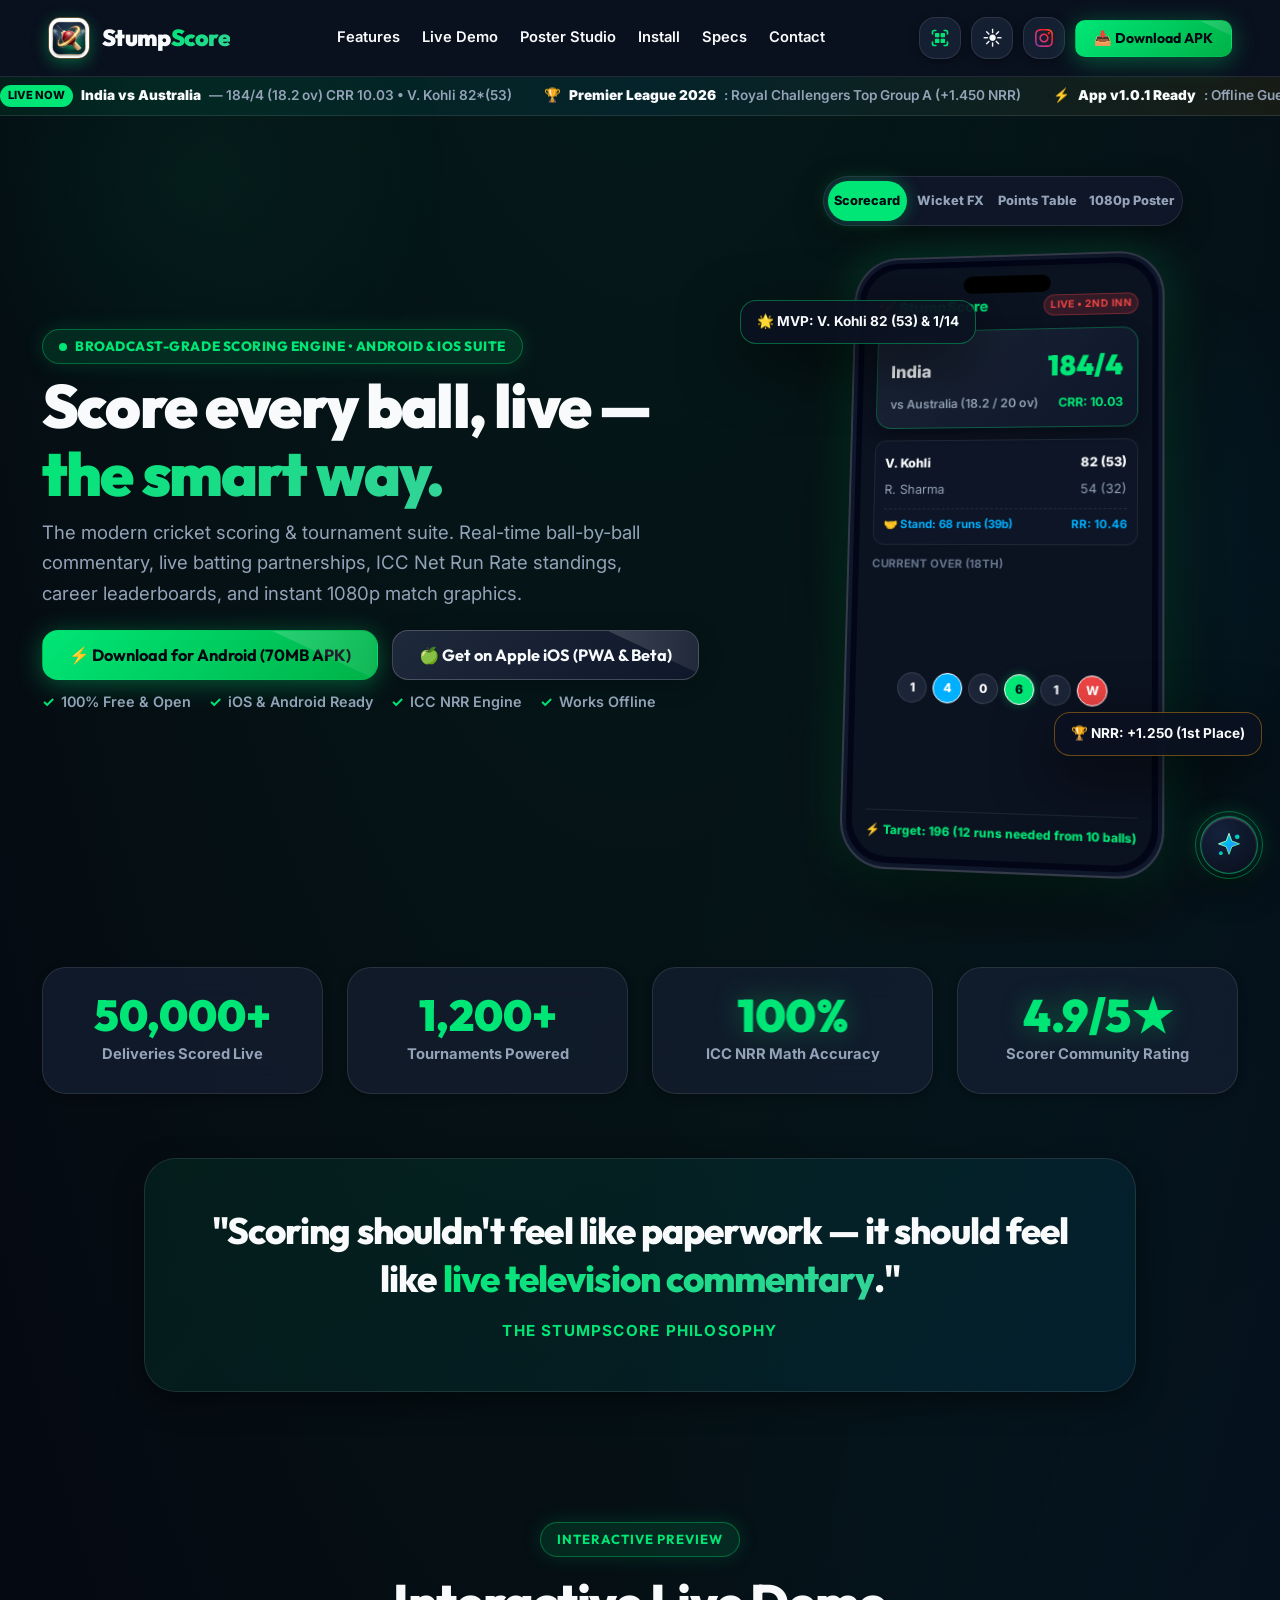
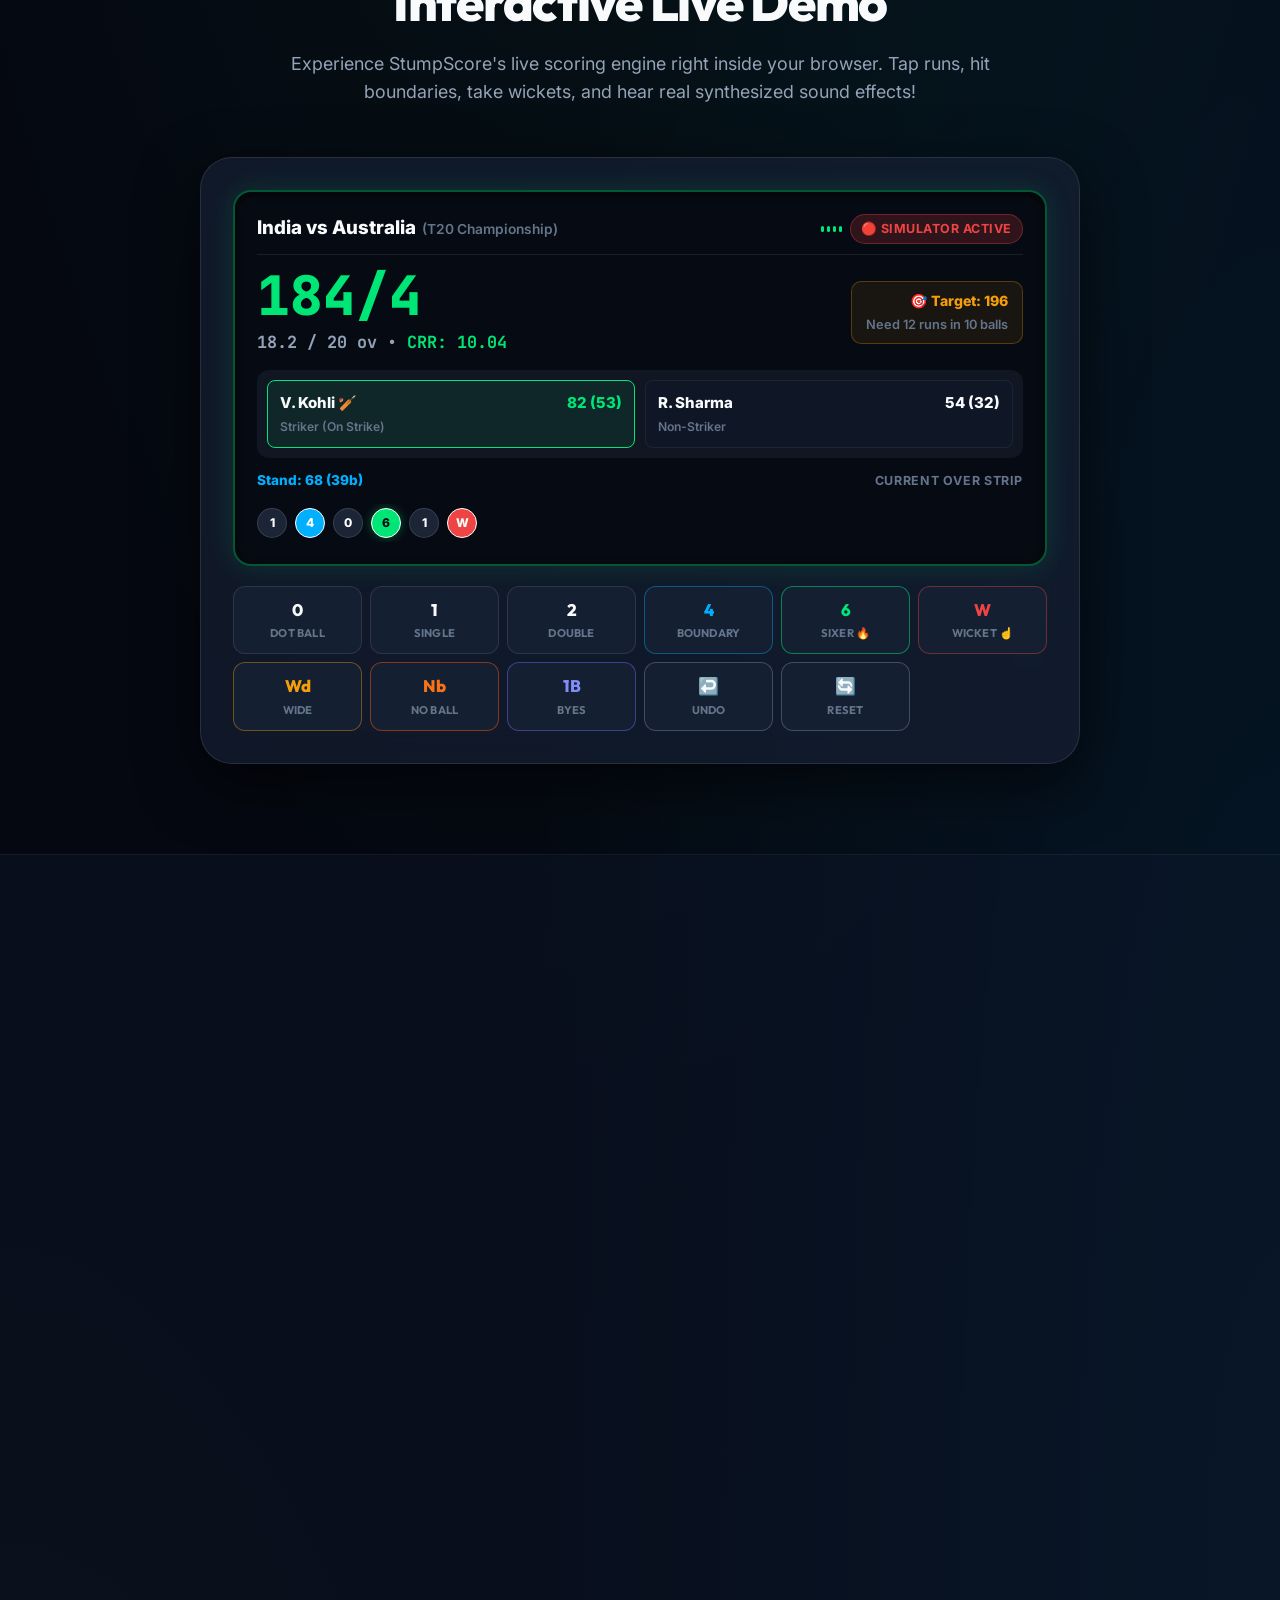
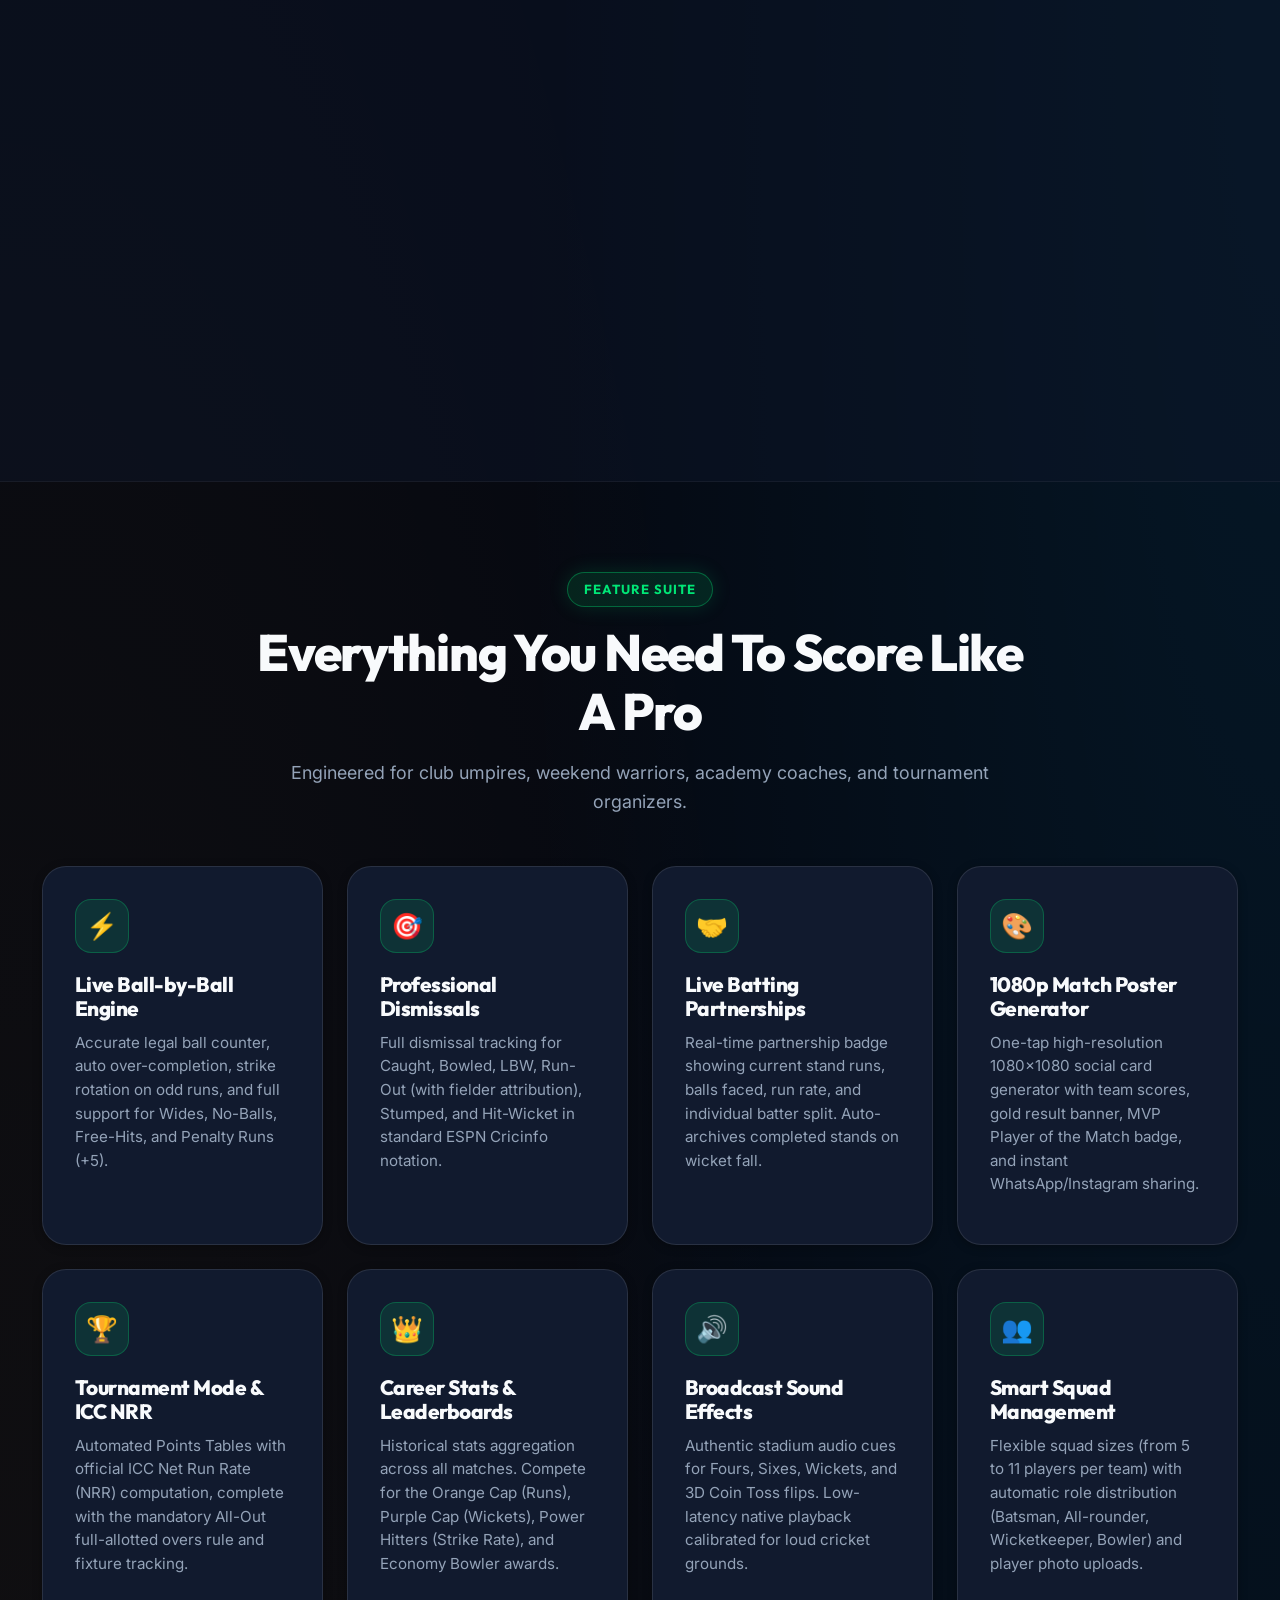
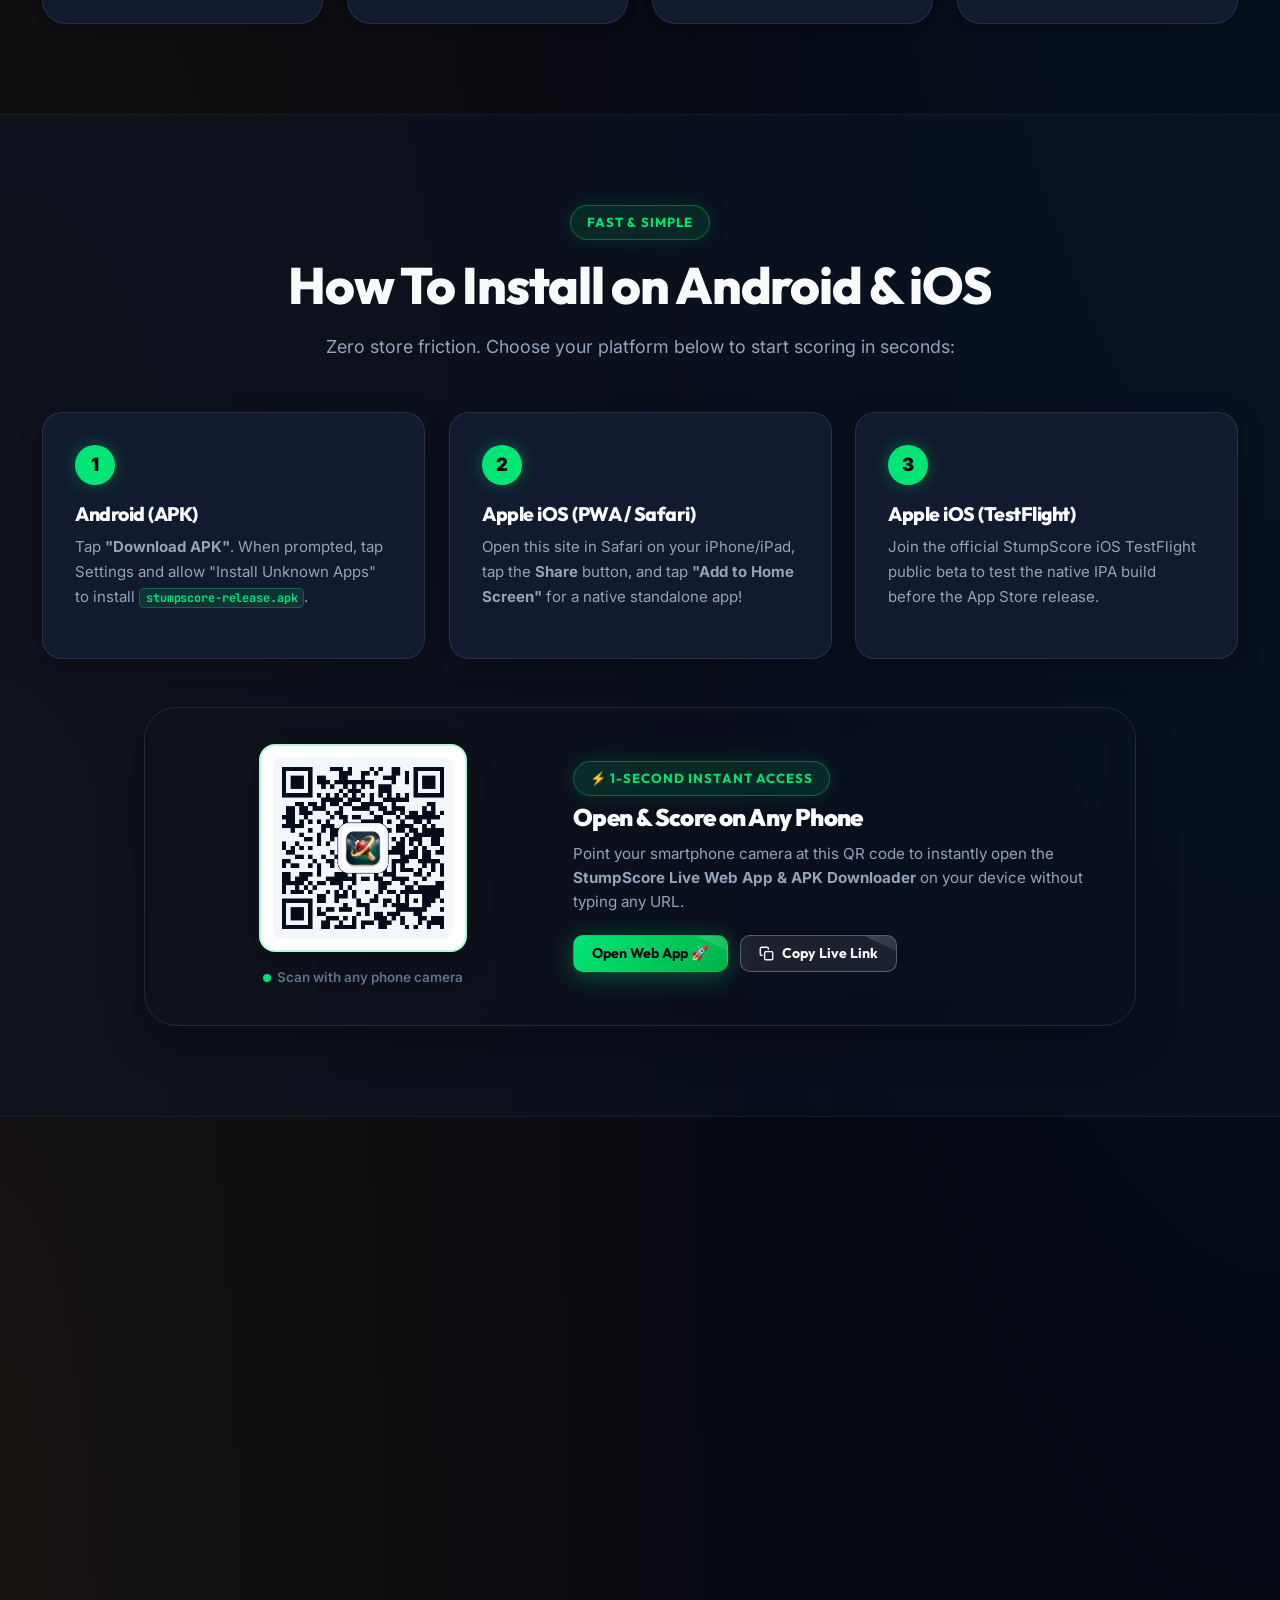
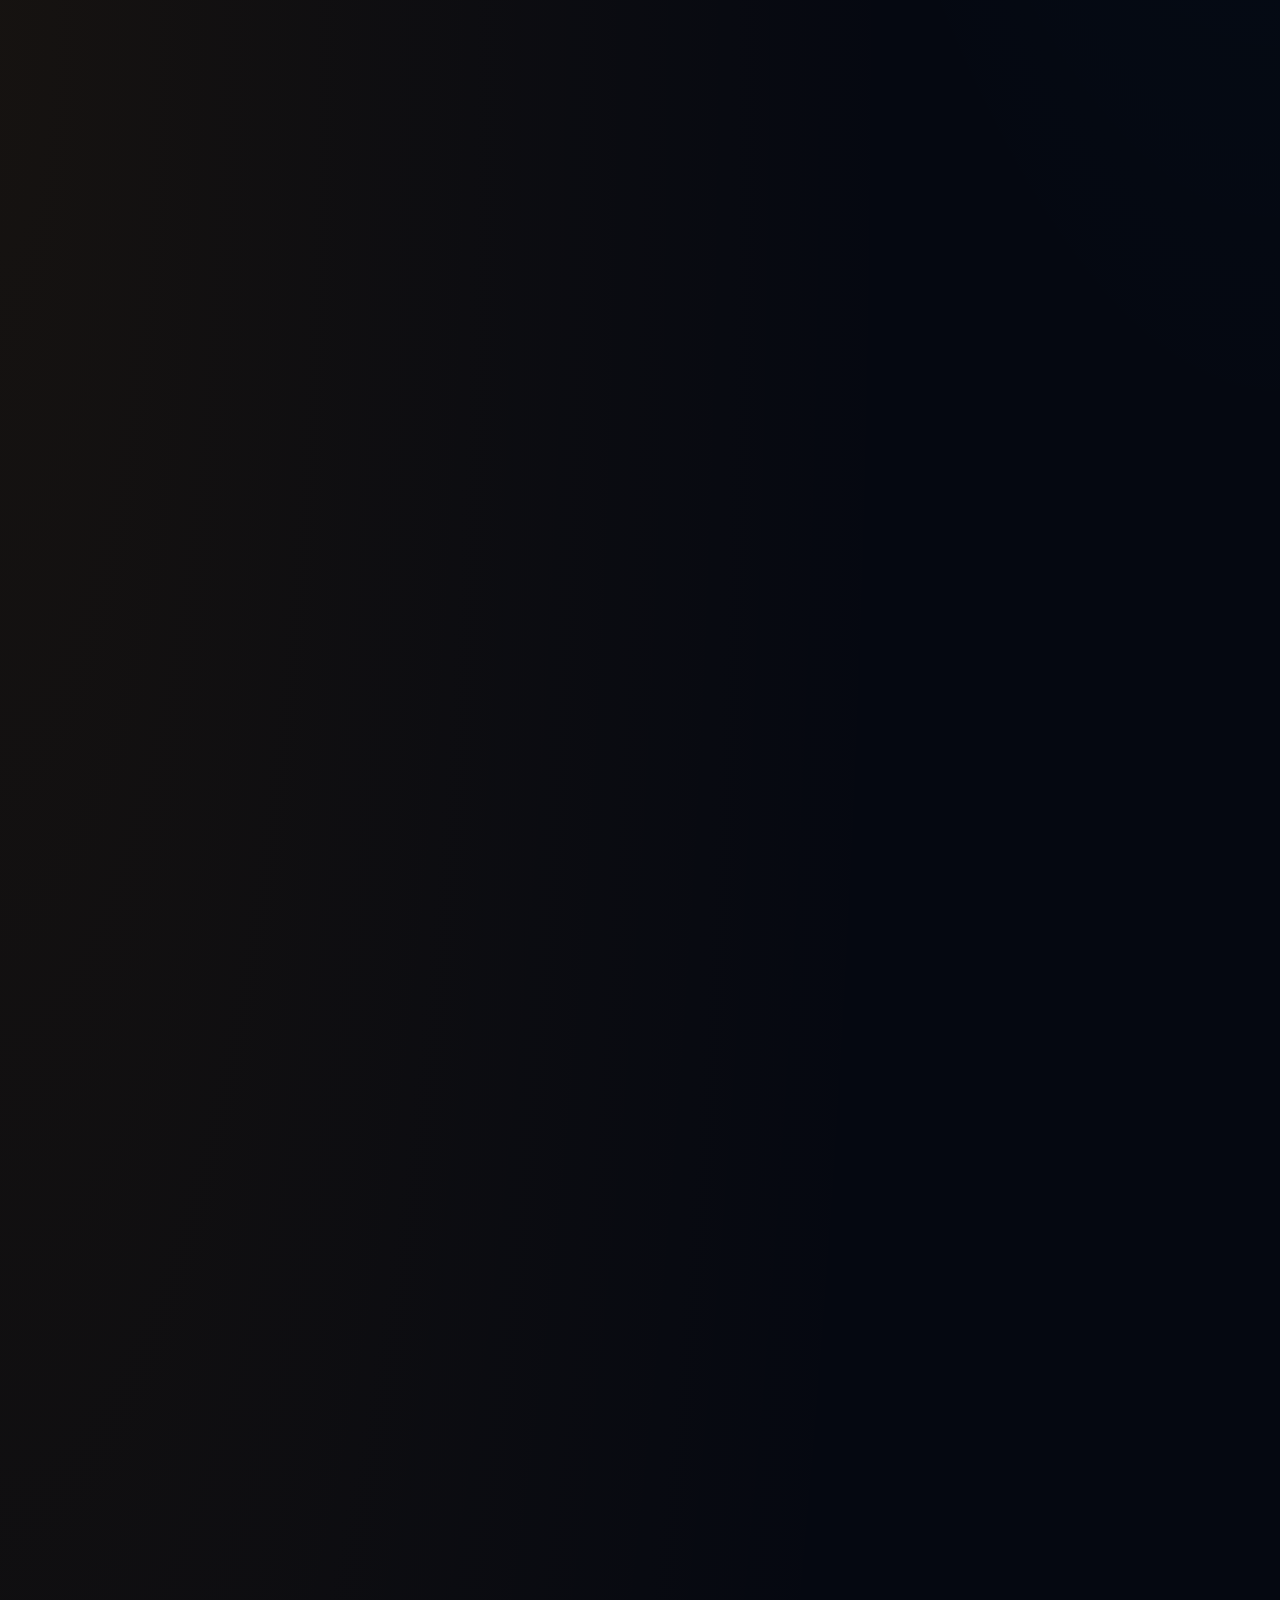
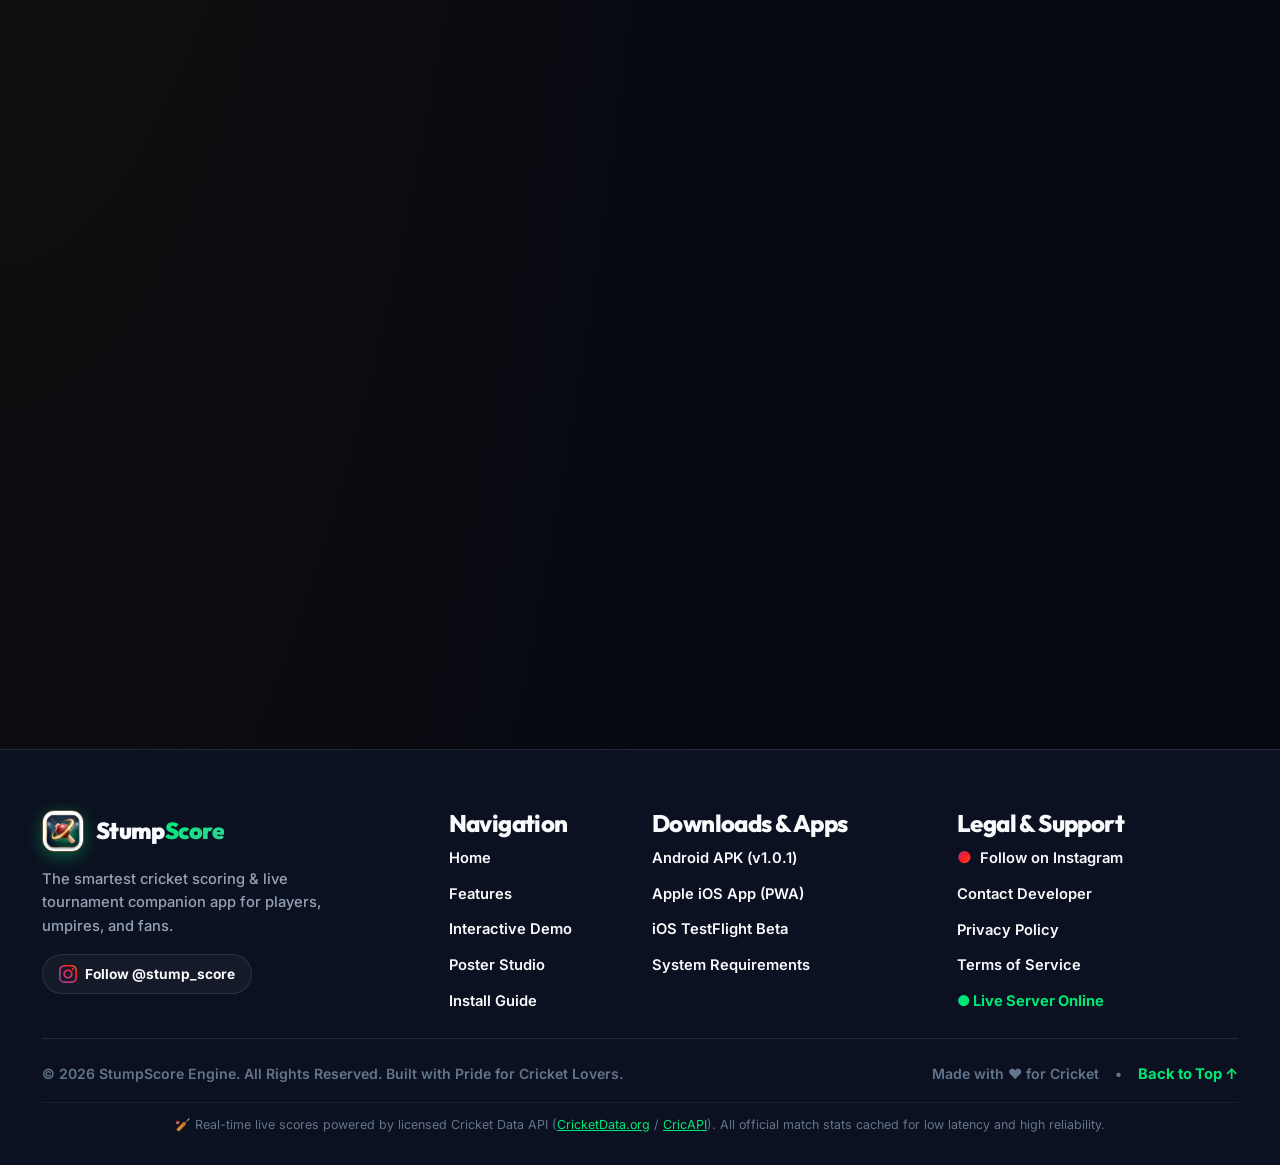
==== commit 49e8f5a0: "fix(mobile): optimize AI assistant header and Instagram card layouts with aggressive cache busting" ====
--- a/index.html
+++ b/index.html
@@ -35,10 +35,10 @@
   <link href="https://cdn.jsdelivr.net/npm/bootstrap@5.3.3/dist/css/bootstrap.min.css" rel="stylesheet" integrity="sha384-QWTKZyjpPEjISv5WaRU9OFeRpok6YctnYmDr5pNlyT2bRjXh0JMhjY6hW+ALEwIH" crossorigin="anonymous">
 
   <!-- Custom Stadium Design System & Components -->
-  <link rel="stylesheet" href="css/style.css?v=3.4.0">
-  <link rel="stylesheet" href="css/components.css?v=3.4.0">
-  <link rel="stylesheet" href="css/ai-assistant.css?v=1.0.0">
-  <link rel="stylesheet" href="css/mobile-fixes.css?v=1.0.0">
+  <link rel="stylesheet" href="css/style.css?v=3.5.0">
+  <link rel="stylesheet" href="css/components.css?v=3.5.0">
+  <link rel="stylesheet" href="css/ai-assistant.css?v=2.1.0">
+  <link rel="stylesheet" href="css/mobile-fixes.css?v=2.0.0">
 
   <!-- Favicon -->
   <link rel="icon" type="image/png" href="assets/icon/app_icon.png">
--- a/css/mobile-fixes.css
+++ b/css/mobile-fixes.css
@@ -1,156 +1,352 @@
 /* ==========================================================================
-   StumpScore — Mobile Responsiveness Fixes
-   Instagram Card + AI Assistant — Small Screen Polish
+   StumpScore — Mobile Responsiveness & Layout Fixes
+   Addresses:
+   1. AI Assistant Chat Header (sound, settings, trash, close buttons crammed/cutting)
+   2. AI Assistant Chat Instagram Card (@stump_score card message bubble)
+   3. Main Page Instagram Community Section (Avatar, Follow button, Footer link cut off)
    ========================================================================== */
 
-/* ── Instagram Card: Mobile Fixes ──────────────────────────────────────── */
-
-/* Tighten card padding on small screens */
-@media (max-width: 575.98px) {
-  .stump-instagram-card {
-    border-radius: 18px;
-  }
-
-  /* Header: let profile & button stack gracefully */
-  .stump-instagram-header {
-    padding: 14px 16px;
-    flex-wrap: wrap;
-    gap: 10px;
-  }
-
-  /* Profile row stays compact */
-  .stump-instagram-profile {
-    gap: 10px;
-    min-width: 0;
-    flex: 1;
-  }
-
-  /* Avatar slightly smaller */
-  .stump-instagram-avatar-ring {
-    width: 42px;
-    height: 42px;
-    flex-shrink: 0;
-  }
-
-  /* Meta text: prevent overflow */
-  .stump-instagram-meta {
-    min-width: 0;
-    overflow: hidden;
-  }
-
-  .stump-instagram-handle {
-    font-size: 0.92rem;
-    white-space: nowrap;
-    overflow: hidden;
-    text-overflow: ellipsis;
-  }
-
-  .stump-instagram-sub {
-    font-size: 0.74rem;
-    white-space: nowrap;
-    overflow: hidden;
-    text-overflow: ellipsis;
-    max-width: 160px;
-  }
-
-  /* Follow button: stays on same row, compact */
-  .stump-instagram-follow-btn {
-    padding: 7px 14px;
-    font-size: 0.82rem;
-    white-space: nowrap;
-    flex-shrink: 0;
-  }
-
-  /* Media frame: less padding on mobile */
-  .stump-instagram-media-frame {
-    padding: 28px 16px;
-    min-height: 240px;
-  }
-
-  /* Badge overlay: prevent clipping */
-  .stump-instagram-badge-overlay {
-    top: 12px;
-    right: 12px;
-    font-size: 0.72rem;
-    padding: 4px 10px;
-    max-width: calc(100% - 24px);
-    white-space: nowrap;
-    overflow: hidden;
-    text-overflow: ellipsis;
-  }
-
-  /* Footer: stack vertically on very small screens */
-  .stump-instagram-footer {
-    padding: 12px 16px;
-    flex-direction: column;
-    align-items: flex-start;
-    gap: 6px;
-  }
-
-  .stump-instagram-stats {
-    gap: 6px;
-    font-size: 0.78rem;
-    flex-wrap: wrap;
-  }
-
-  .stump-instagram-handle-link {
-    font-size: 0.84rem;
-    align-self: flex-end;
-  }
-
-  /* Section header: prevent title overflow */
-  .section-instagram .section-title {
-    font-size: clamp(1.5rem, 6vw, 2.2rem);
-    word-break: break-word;
-  }
-
-  .section-instagram .section-description {
-    font-size: 0.9rem;
-    padding: 0 4px;
-  }
-}
-
-/* Extra-small: sub-360px phones */
-@media (max-width: 359.98px) {
-  .stump-instagram-header {
-    padding: 12px 12px;
-  }
-
-  .stump-instagram-follow-btn {
-    padding: 6px 10px;
-    font-size: 0.78rem;
-  }
-
-  .stump-instagram-sub {
-    max-width: 120px;
-  }
-
-  .stump-instagram-stats {
-    font-size: 0.72rem;
-  }
-}
-
-/* ── AI Assistant: Prevent side-clipping on mobile ──────────────────────── */
-
-/* On very small screens keep the FAB container within bounds */
-@media (max-width: 359.98px) {
-  .stump-ai-fab-container {
-    right: 10px !important;
-  }
-}
-
-/* Desktop floating panel: clamp so it never clips the viewport edge */
-@media (min-width: 640px) {
-  .stump-ai-window {
-    right: max(16px, min(26px, calc(100vw - 426px)));
-    max-width: min(400px, calc(100vw - 32px));
-  }
-}
-
-/* ── General: ensure no horizontal overflow from any section ────────────── */
+/* ── 1. MAIN PAGE INSTAGRAM SECTION ────────────────────────────────────── */
+
+/* Ensure the card container doesn't overflow horizontally */
 .section-instagram,
 .section-instagram .container,
-.section-instagram .row {
-  max-width: 100%;
-  overflow-x: hidden;
+.section-instagram .row,
+.stump-instagram-card {
+  max-width: 100% !important;
+  box-sizing: border-box !important;
 }
+
+@media (max-width: 600px) {
+  .section-instagram {
+    padding-left: 12px !important;
+    padding-right: 12px !important;
+  }
+
+  .stump-instagram-card {
+    border-radius: 18px !important;
+    margin: 0 auto !important;
+    width: 100% !important;
+  }
+
+  /* Header row: profile on left, button on right, nicely spaced */
+  .stump-instagram-header {
+    padding: 14px 16px !important;
+    display: flex !important;
+    align-items: center !important;
+    justify-content: space-between !important;
+    gap: 10px !important;
+  }
+
+  .stump-instagram-profile {
+    display: flex !important;
+    align-items: center !important;
+    gap: 10px !important;
+    min-width: 0 !important;
+    flex: 1 1 auto !important;
+  }
+
+  .stump-instagram-avatar-ring {
+    width: 42px !important;
+    height: 42px !important;
+    min-width: 42px !important;
+    flex-shrink: 0 !important;
+    padding: 2px !important;
+  }
+
+  .stump-instagram-meta {
+    min-width: 0 !important;
+    flex: 1 !important;
+    overflow: hidden !important;
+  }
+
+  .stump-instagram-handle-row {
+    display: flex !important;
+    align-items: center !important;
+    gap: 4px !important;
+  }
+
+  .stump-instagram-handle {
+    font-size: 0.95rem !important;
+    line-height: 1.2 !important;
+    white-space: nowrap !important;
+    overflow: hidden !important;
+    text-overflow: ellipsis !important;
+  }
+
+  .stump-instagram-verified {
+    width: 15px !important;
+    height: 15px !important;
+    font-size: 9px !important;
+    flex-shrink: 0 !important;
+  }
+
+  .stump-instagram-sub {
+    font-size: 0.72rem !important;
+    line-height: 1.2 !important;
+    display: block !important;
+    white-space: nowrap !important;
+    overflow: hidden !important;
+    text-overflow: ellipsis !important;
+    max-width: 150px !important;
+    color: #94a3b8 !important;
+  }
+
+  /* Follow Button: stays inside card, never pushed out */
+  .stump-instagram-follow-btn {
+    padding: 7px 16px !important;
+    font-size: 0.82rem !important;
+    font-weight: 700 !important;
+    border-radius: 9999px !important;
+    flex-shrink: 0 !important;
+    white-space: nowrap !important;
+  }
+
+  /* Media Frame */
+  .stump-instagram-media-frame {
+    padding: 32px 16px 28px !important;
+    min-height: auto !important;
+  }
+
+  .stump-instagram-badge-overlay {
+    top: 10px !important;
+    right: 10px !important;
+    padding: 4px 10px !important;
+    font-size: 0.7rem !important;
+    max-width: calc(100% - 20px) !important;
+    white-space: nowrap !important;
+    overflow: hidden !important;
+    text-overflow: ellipsis !important;
+  }
+
+  .stump-instagram-placeholder-content h4 {
+    font-size: 1.02rem !important;
+    margin: 10px 0 6px !important;
+  }
+
+  .stump-instagram-placeholder-content p {
+    font-size: 0.82rem !important;
+    line-height: 1.4 !important;
+    margin-bottom: 14px !important;
+  }
+
+  /* Footer: Perfect 2-column or stacked bar that NEVER overflows */
+  .stump-instagram-footer {
+    padding: 12px 14px !important;
+    display: flex !important;
+    flex-direction: column !important;
+    align-items: flex-start !important;
+    gap: 8px !important;
+    box-sizing: border-box !important;
+  }
+
+  .stump-instagram-stats {
+    display: flex !important;
+    align-items: center !important;
+    gap: 6px !important;
+    font-size: 0.74rem !important;
+    color: #94a3b8 !important;
+    flex-wrap: wrap !important;
+    width: 100% !important;
+  }
+
+  .stump-instagram-handle-link {
+    font-size: 0.84rem !important;
+    font-weight: 700 !important;
+    align-self: flex-start !important;
+    display: inline-block !important;
+    color: #f43f5e !important;
+    padding: 2px 0 !important;
+  }
+}
+
+/* Sub-380px screens (compact phones) */
+@media (max-width: 380px) {
+  .stump-instagram-header {
+    padding: 10px 12px !important;
+    gap: 6px !important;
+  }
+
+  .stump-instagram-avatar-ring {
+    width: 36px !important;
+    height: 36px !important;
+    min-width: 36px !important;
+  }
+
+  .stump-instagram-handle {
+    font-size: 0.88rem !important;
+  }
+
+  .stump-instagram-sub {
+    max-width: 110px !important;
+  }
+
+  .stump-instagram-follow-btn {
+    padding: 6px 12px !important;
+    font-size: 0.78rem !important;
+  }
+}
+
+
+/* ── 2. AI ASSISTANT: HEADER & TOOLBAR MOBILE REFINEMENT ──────────────── */
+
+/* Fix header layout on mobile screens: shrink avatar & buttons gracefully */
+@media (max-width: 639.98px) {
+  .stump-ai-window {
+    width: 100vw !important;
+    max-width: 100vw !important;
+    left: 0 !important;
+    right: 0 !important;
+    margin: 0 !important;
+    box-sizing: border-box !important;
+  }
+
+  .stump-ai-header {
+    padding: 10px 12px !important;
+    gap: 6px !important;
+    box-sizing: border-box !important;
+  }
+
+  .stump-ai-header-left {
+    gap: 8px !important;
+    min-width: 0 !important;
+    flex: 1 1 auto !important;
+  }
+
+  .stump-ai-avatar {
+    width: 32px !important;
+    height: 32px !important;
+    min-width: 32px !important;
+    border-radius: 8px !important;
+    padding: 4px !important;
+  }
+
+  .stump-ai-avatar svg {
+    width: 18px !important;
+    height: 18px !important;
+  }
+
+  .stump-ai-title-wrap {
+    min-width: 0 !important;
+    flex: 1 !important;
+  }
+
+  .stump-ai-title-wrap h4 {
+    font-size: 0.88rem !important;
+    line-height: 1.2 !important;
+  }
+
+  .stump-ai-status {
+    font-size: 0.68rem !important;
+    gap: 4px !important;
+  }
+
+  /* Header action buttons: compact 28x28px so all 4 fit without pushing off-screen */
+  .stump-ai-header-actions {
+    gap: 4px !important;
+    flex-shrink: 0 !important;
+  }
+
+  .stump-ai-btn-icon {
+    width: 28px !important;
+    height: 28px !important;
+    min-width: 28px !important;
+    min-height: 28px !important;
+    border-radius: 7px !important;
+  }
+
+  .stump-ai-btn-icon svg {
+    width: 13px !important;
+    height: 13px !important;
+  }
+
+  /* Messages body container: comfortable horizontal margins */
+  .stump-ai-messages {
+    padding: 14px 12px !important;
+    box-sizing: border-box !important;
+  }
+
+  .stump-msg-row {
+    max-width: 100% !important;
+    box-sizing: border-box !important;
+  }
+
+  .stump-msg-bubble {
+    max-width: calc(100% - 38px) !important;
+    word-break: break-word !important;
+    box-sizing: border-box !important;
+  }
+
+  /* Social card inside message bubble */
+  .stump-social-card {
+    max-width: 100% !important;
+    box-sizing: border-box !important;
+    margin: 8px 0 4px 0 !important;
+    padding: 12px 12px !important;
+    border-radius: 12px !important;
+  }
+
+  .stump-social-card-header {
+    gap: 10px !important;
+  }
+
+  .stump-social-card-icon {
+    width: 34px !important;
+    height: 34px !important;
+    min-width: 34px !important;
+    border-radius: 8px !important;
+  }
+
+  .stump-social-card-icon svg {
+    width: 18px !important;
+    height: 18px !important;
+  }
+
+  .stump-social-handle {
+    font-size: 0.88rem !important;
+  }
+
+  .stump-social-desc {
+    font-size: 0.76rem !important;
+    line-height: 1.35 !important;
+    margin-bottom: 10px !important;
+  }
+
+  .stump-social-btn {
+    padding: 8px 12px !important;
+    font-size: 0.78rem !important;
+  }
+
+  /* Quick chips wrap */
+  .stump-ai-chips-wrap {
+    padding: 6px 12px !important;
+    gap: 6px !important;
+  }
+
+  .stump-ai-chip {
+    font-size: 0.74rem !important;
+    padding: 5px 10px !important;
+  }
+
+  /* Footer / Input area */
+  .stump-ai-footer {
+    padding: 8px 12px calc(10px + env(safe-area-inset-bottom, 0px)) !important;
+  }
+
+  .stump-ai-form {
+    gap: 6px !important;
+  }
+
+  .stump-ai-input {
+    font-size: 0.86rem !important;
+    padding: 9px 12px !important;
+  }
+
+  .stump-ai-mic-btn,
+  .stump-ai-send-btn {
+    width: 38px !important;
+    height: 38px !important;
+    min-width: 38px !important;
+    min-height: 38px !important;
+  }
+}
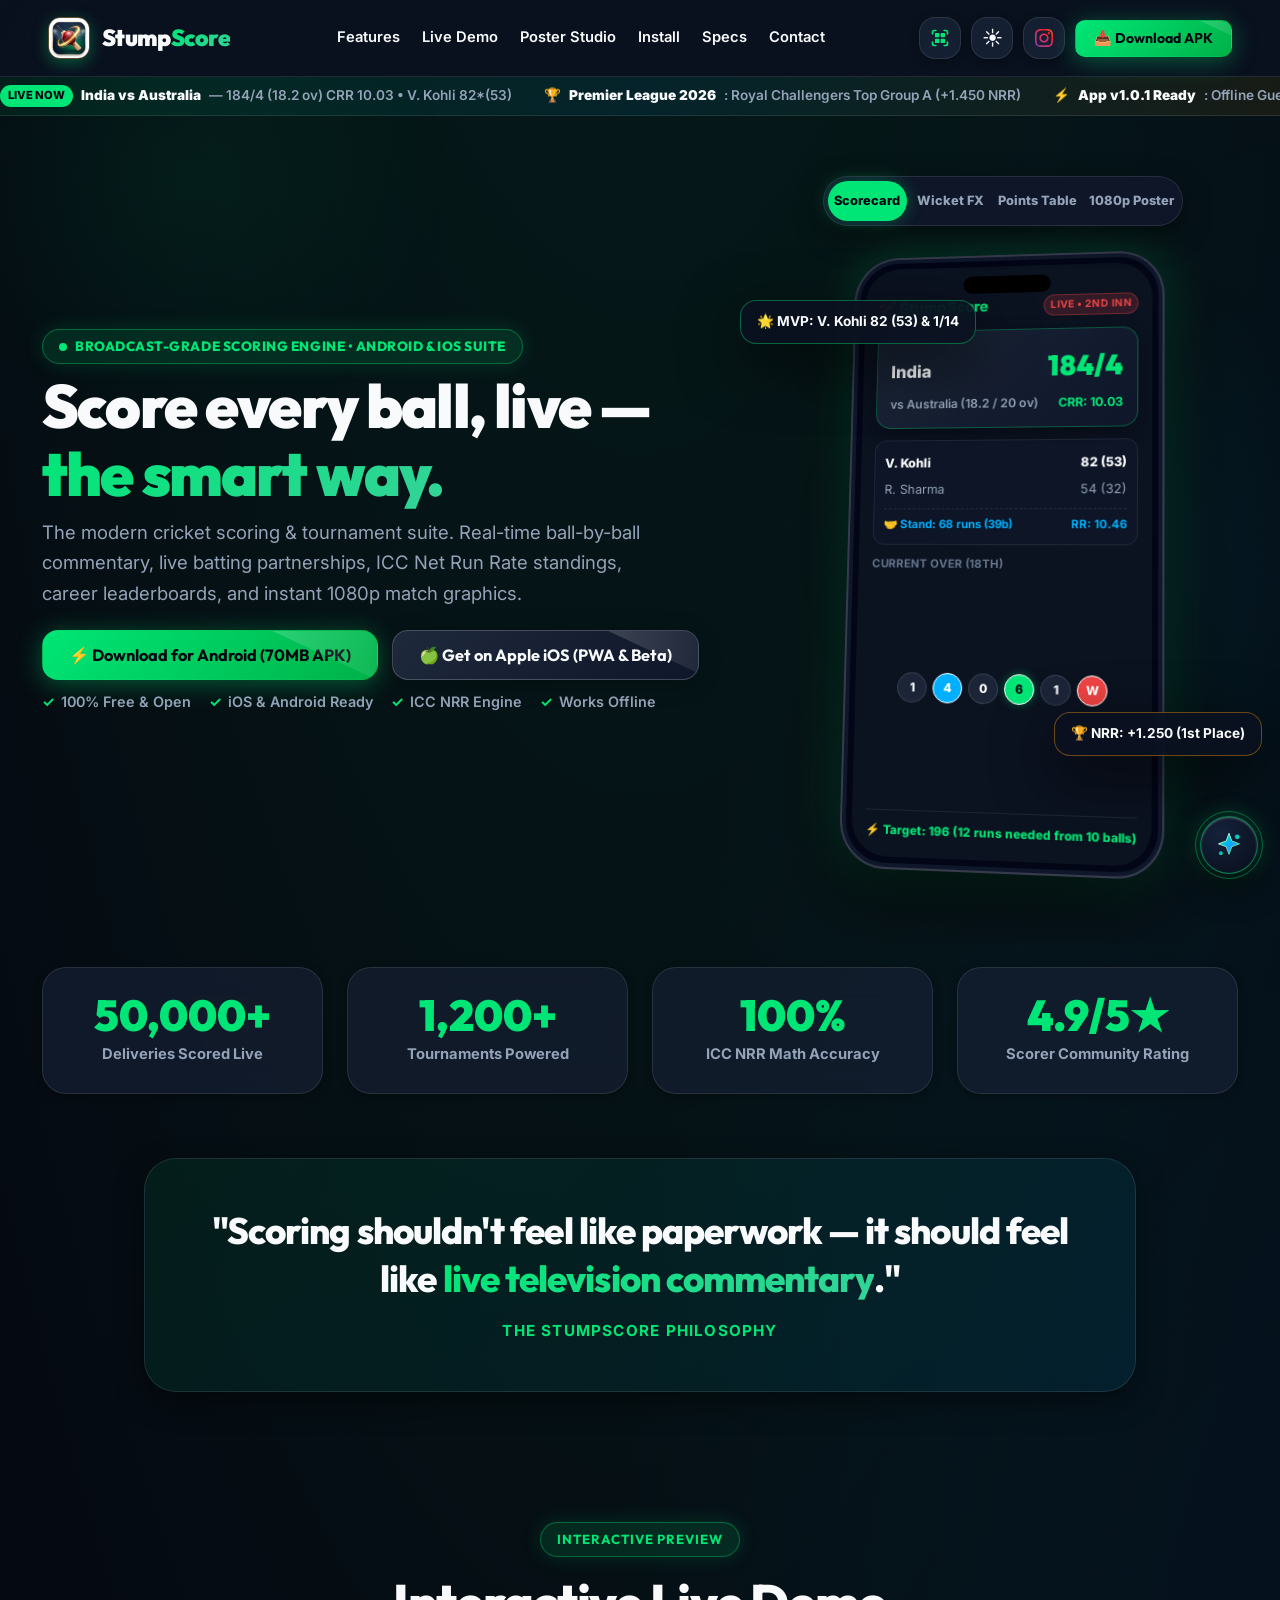
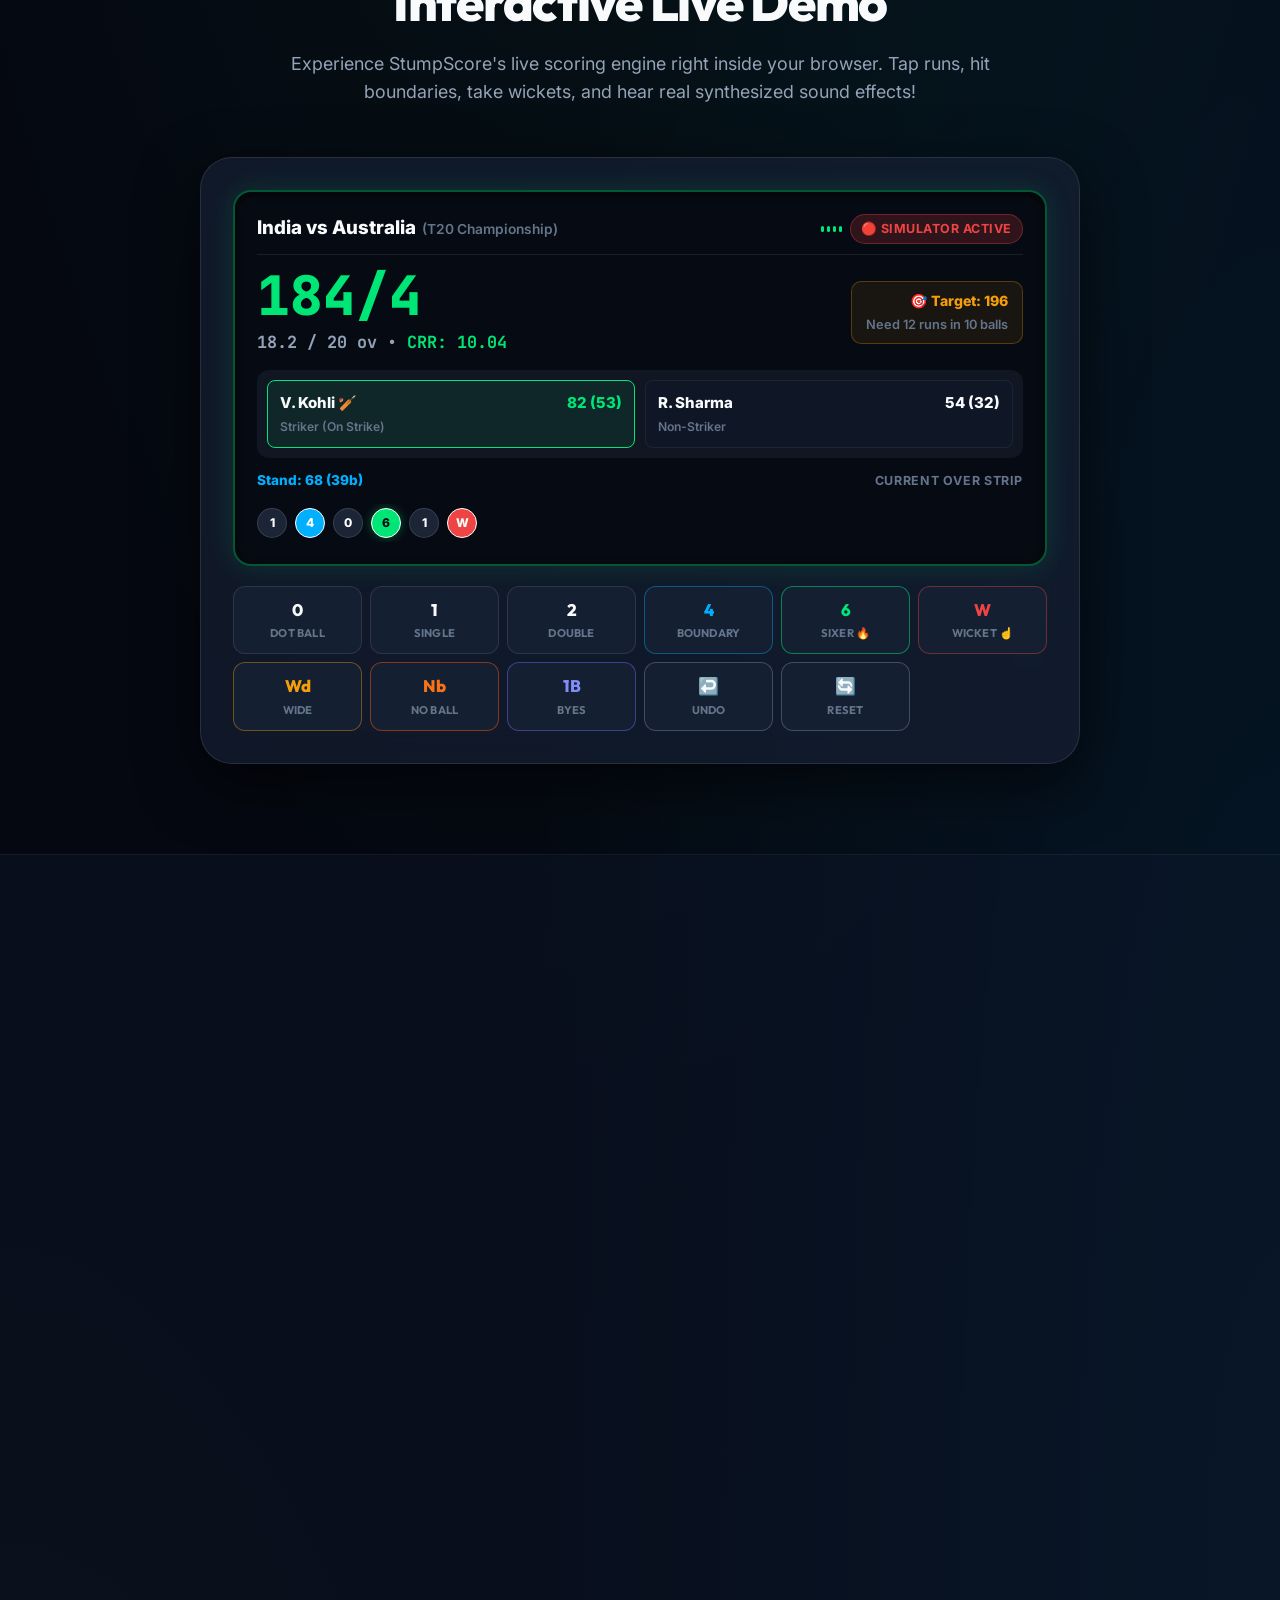
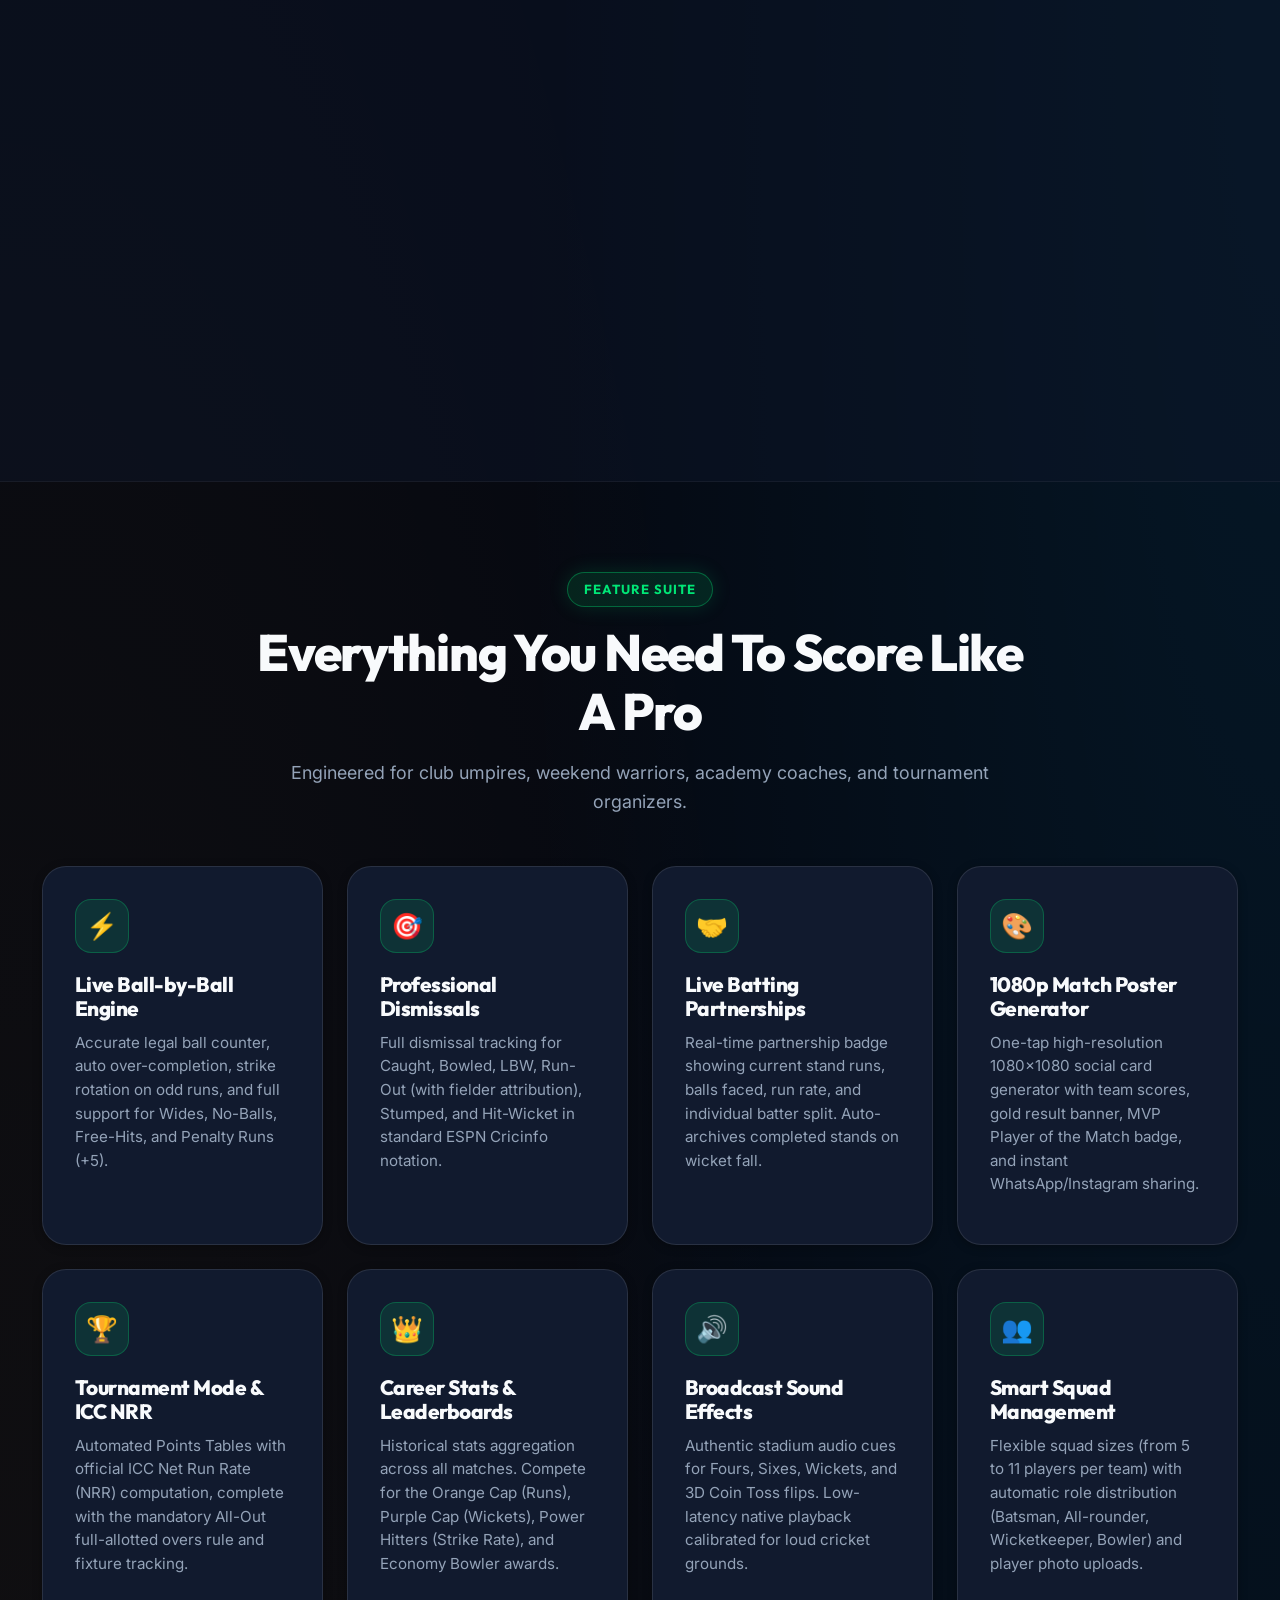
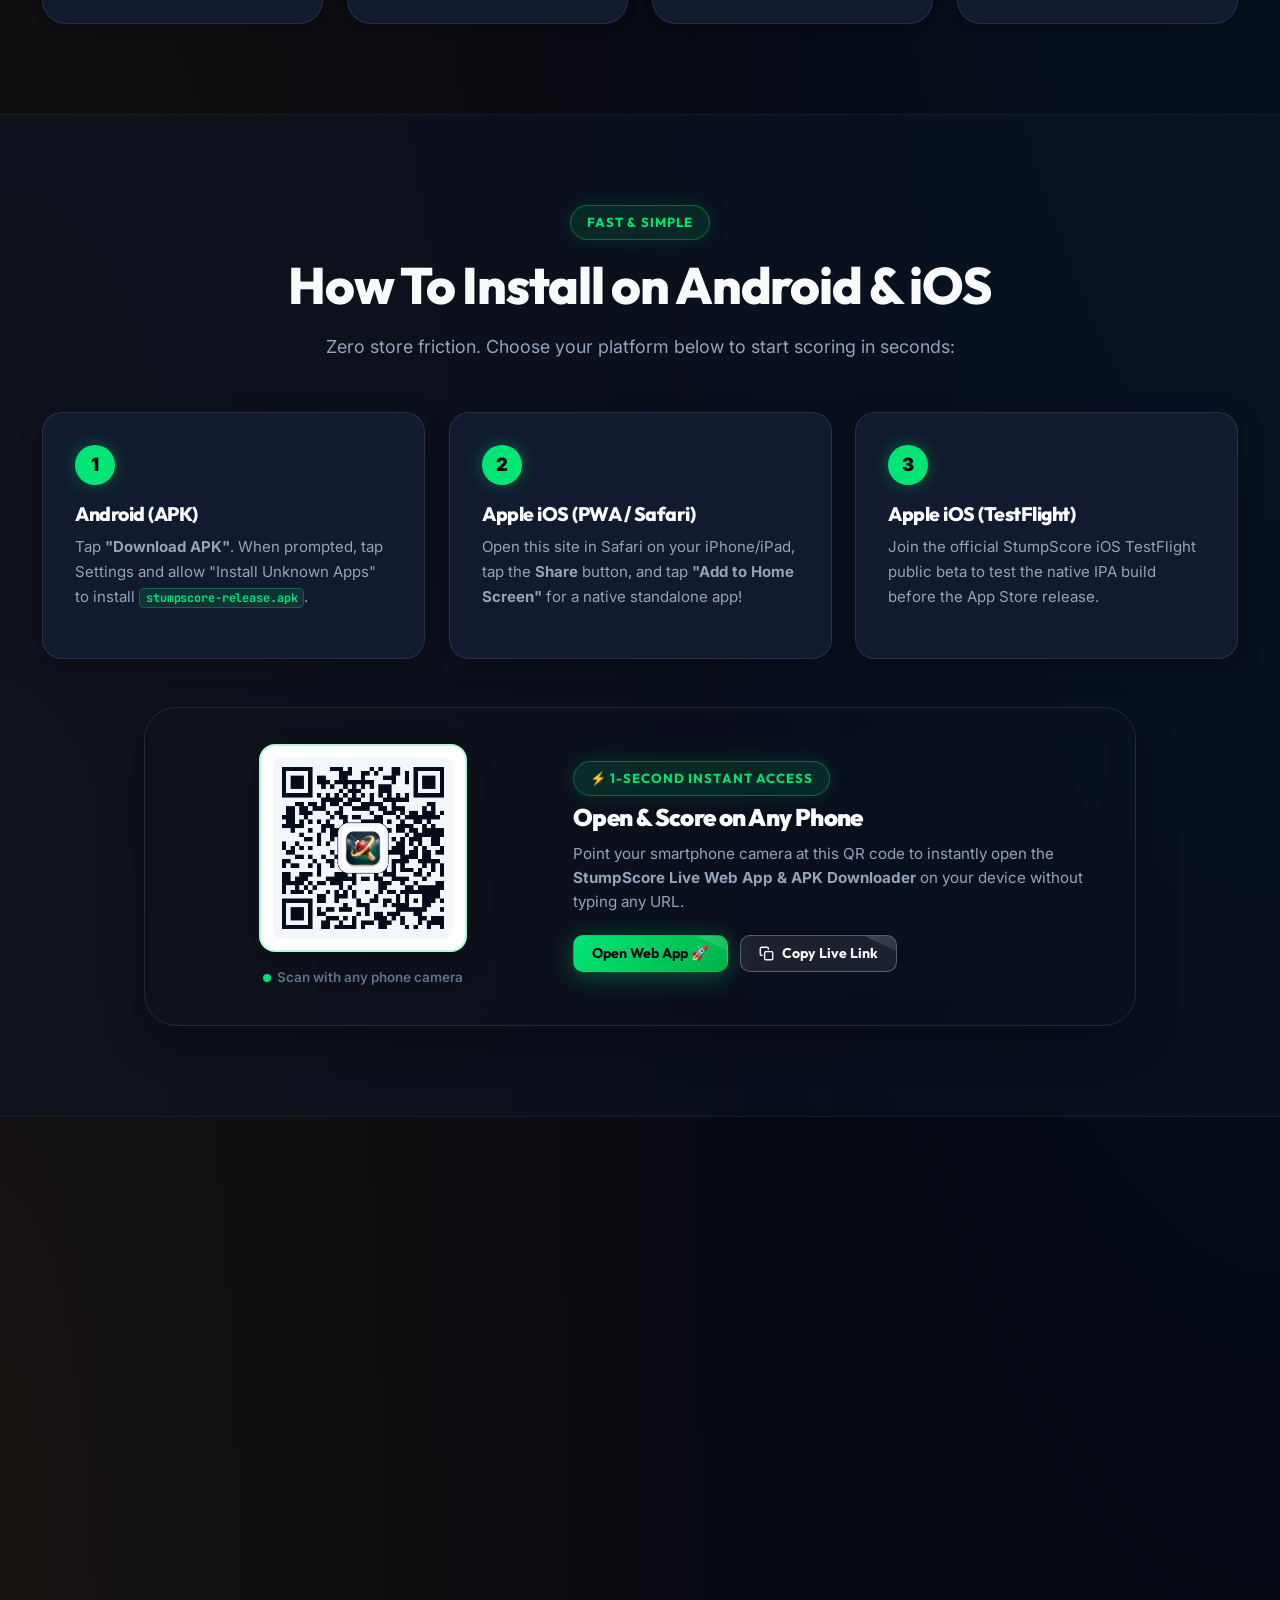
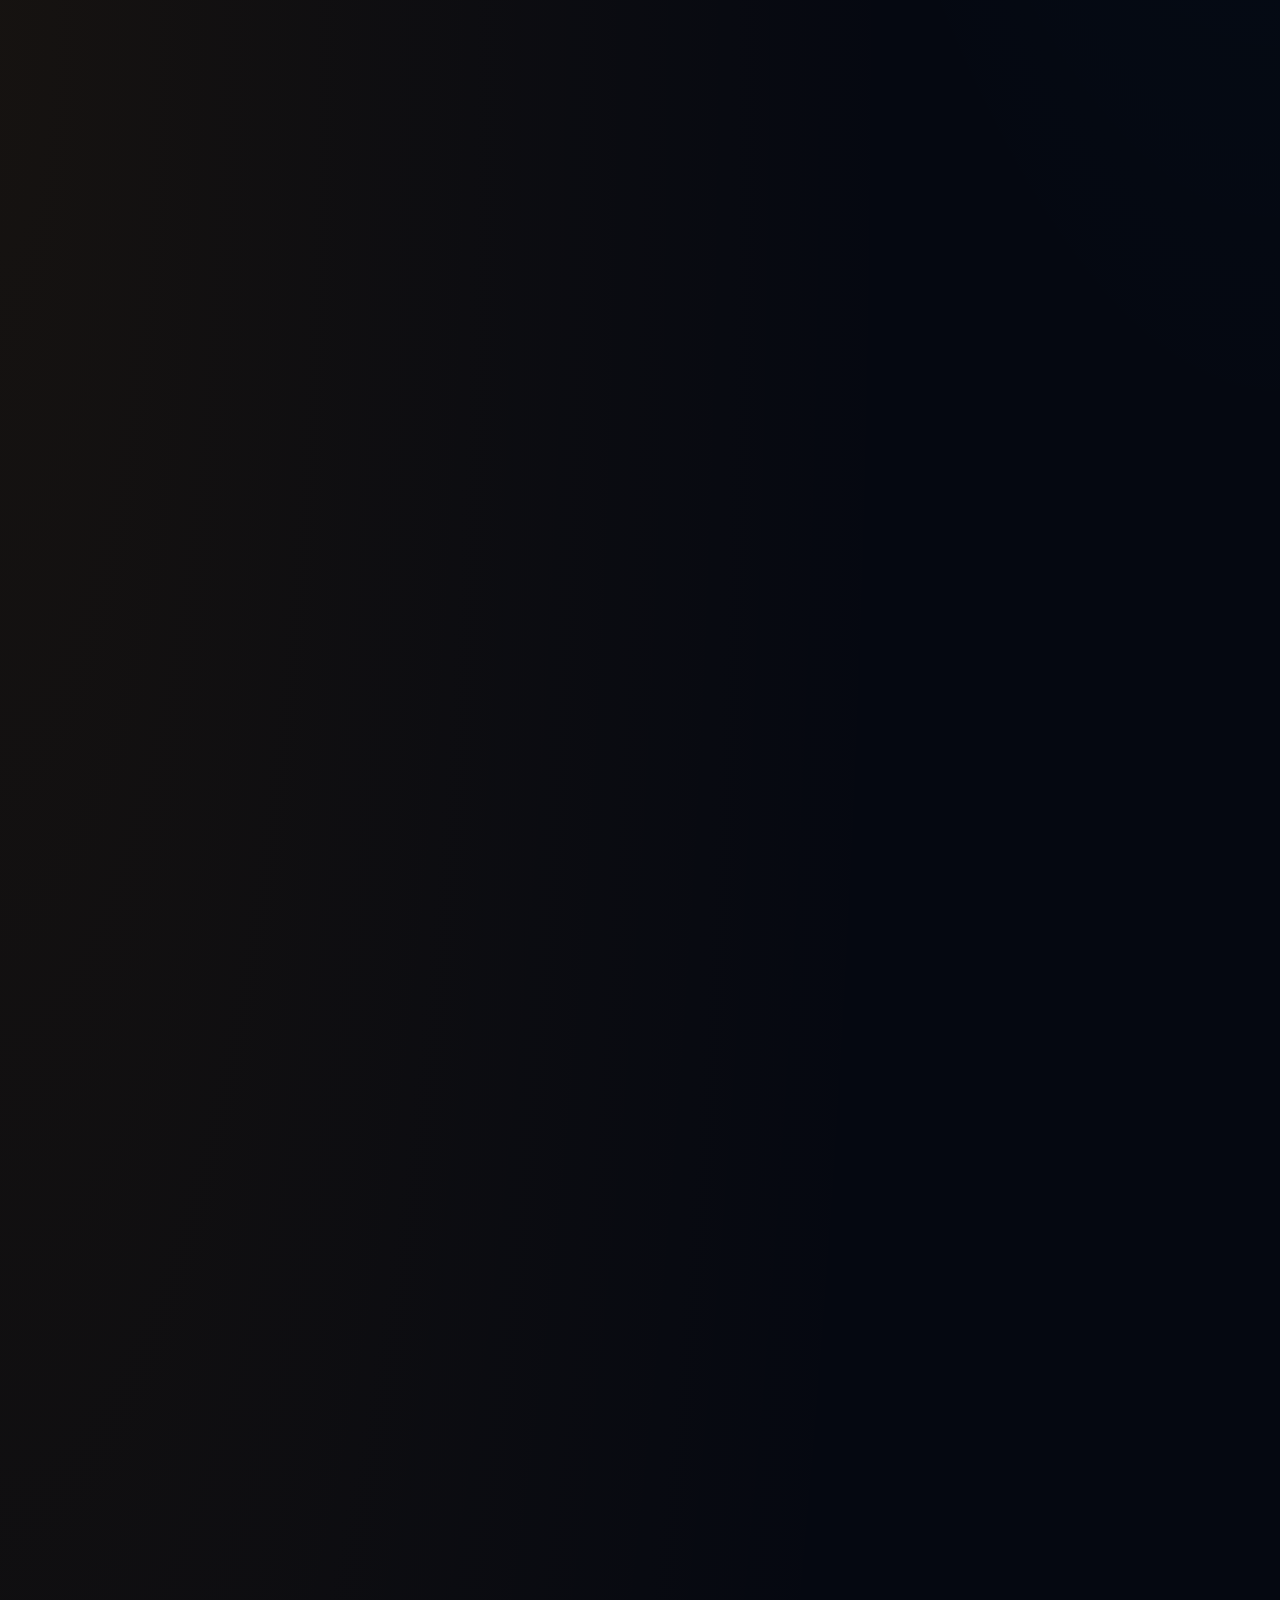
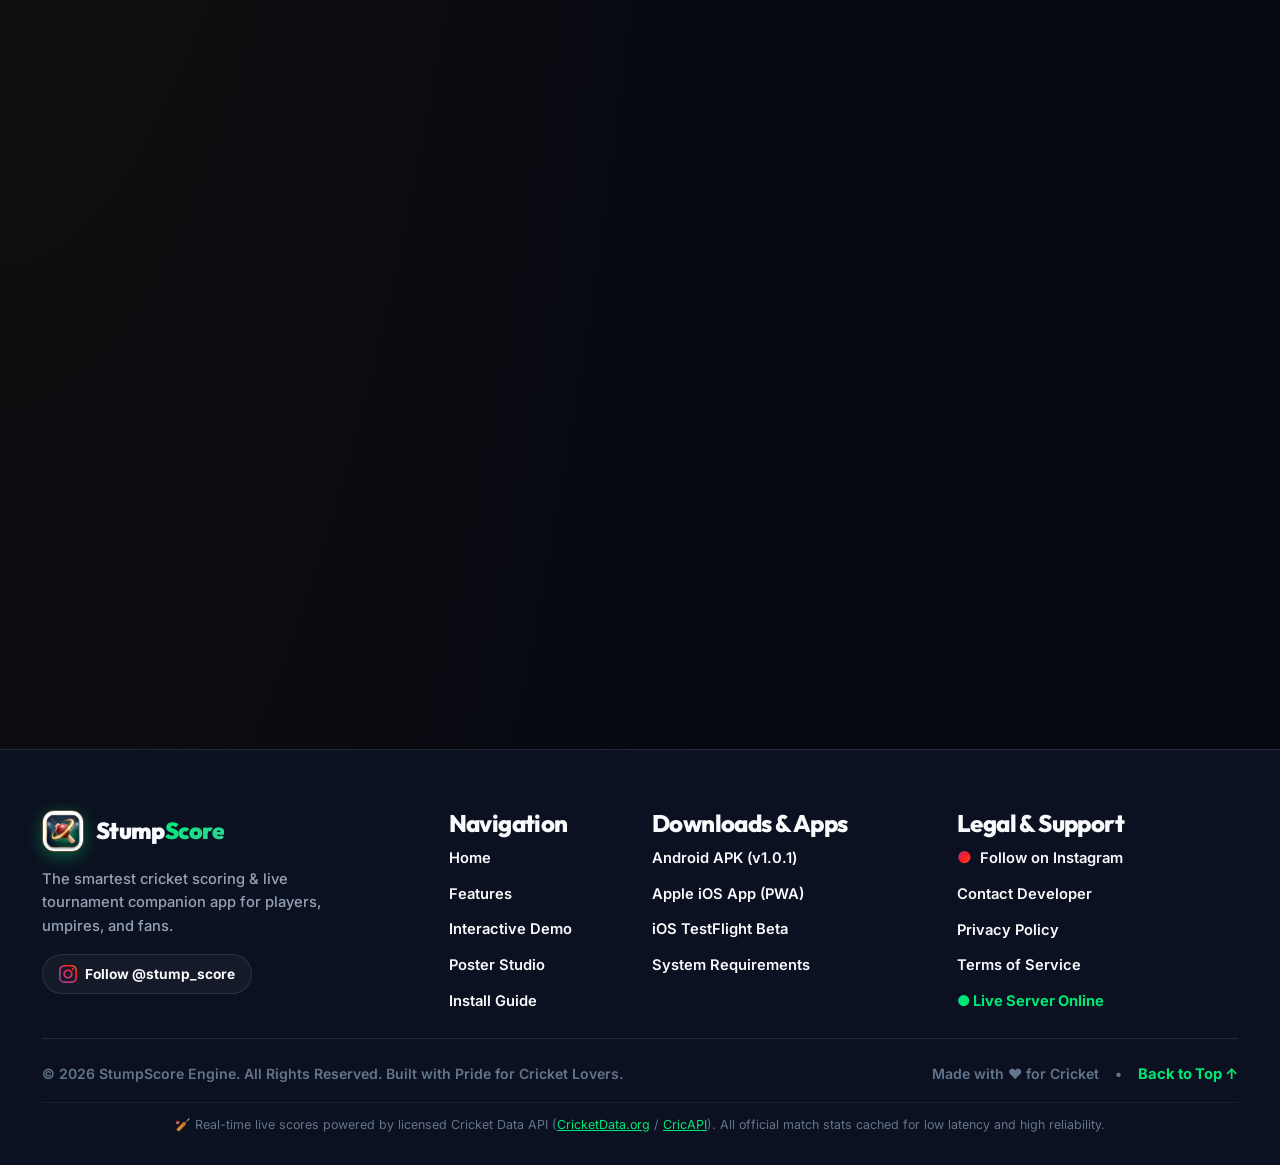
==== commit 233b6c40: "fix(chat): fix user message bubble vertical text wrapping, polish conversational assistant answers w" ====
--- a/index.html
+++ b/index.html
@@ -37,8 +37,8 @@
   <!-- Custom Stadium Design System & Components -->
   <link rel="stylesheet" href="css/style.css?v=3.5.0">
   <link rel="stylesheet" href="css/components.css?v=3.5.0">
-  <link rel="stylesheet" href="css/ai-assistant.css?v=2.1.0">
-  <link rel="stylesheet" href="css/mobile-fixes.css?v=2.0.0">
+  <link rel="stylesheet" href="css/ai-assistant.css?v=2.2.0">
+  <link rel="stylesheet" href="css/mobile-fixes.css?v=2.1.0">
 
   <!-- Favicon -->
   <link rel="icon" type="image/png" href="assets/icon/app_icon.png">
@@ -1510,6 +1510,6 @@
   <!-- Application Logic & Live Cricket Simulator (Deferred for High Performance) -->
   <script src="js/simulator.js?v=3.3.0" defer></script>
   <script src="js/app.js?v=3.3.0" defer></script>
-  <script src="js/ai-assistant.js?v=2.0.0" defer></script>
+  <script src="js/ai-assistant.js?v=2.2.0" defer></script>
 </body>
 </html>
--- a/css/ai-assistant.css
+++ b/css/ai-assistant.css
@@ -1424,18 +1424,37 @@
 }
 
 /* User Bubble: Right-aligned, Brand Gradient */
+.stump-msg-row.user {
+  align-self: flex-end;
+  flex-direction: row-reverse;
+  margin-left: auto;
+  max-width: 82%;
+  width: auto;
+}
+
 .stump-msg-row.user .stump-msg-bubble {
   background: linear-gradient(135deg, #00c853 0%, #009624 100%) !important;
   color: #ffffff !important;
   font-weight: 600;
   border-bottom-right-radius: 4px;
   box-shadow: 0 4px 14px rgba(0, 200, 83, 0.3);
+  display: inline-block;
+  min-width: 68px;
+  width: auto;
+  max-width: 100%;
+  white-space: normal;
+  word-break: normal;
+  overflow-wrap: break-word;
+  hyphens: manual;
 }
 
 .stump-msg-row.user .stump-msg-bubble p,
 .stump-msg-row.user .stump-msg-bubble span,
 .stump-msg-row.user .stump-msg-bubble strong {
   color: #ffffff !important;
+  white-space: normal;
+  word-break: normal;
+  overflow-wrap: break-word;
 }
 
 .stump-msg-row.user .stump-msg-time {
@@ -1444,6 +1463,7 @@
   display: block;
   text-align: right;
   margin-top: 4px;
+  white-space: nowrap;
 }
 
 /* Assistant Bubble: Left-aligned, Neutral Clean Slate */
--- a/css/mobile-fixes.css
+++ b/css/mobile-fixes.css
@@ -269,11 +269,46 @@
   .stump-msg-row {
     max-width: 100% !important;
     box-sizing: border-box !important;
+    width: auto !important;
+  }
+
+  .stump-msg-row.user {
+    align-self: flex-end !important;
+    margin-left: auto !important;
+    max-width: 82% !important;
+    width: auto !important;
+  }
+
+  .stump-msg-row.user .stump-msg-bubble {
+    display: inline-block !important;
+    width: auto !important;
+    max-width: 100% !important;
+    min-width: 72px !important;
+    white-space: normal !important;
+    word-break: normal !important;
+    overflow-wrap: break-word !important;
+    padding: 9px 14px !important;
+  }
+
+  .stump-msg-row.user .stump-msg-bubble * {
+    word-break: normal !important;
+    overflow-wrap: break-word !important;
+  }
+
+  .stump-msg-row.user .stump-msg-time {
+    white-space: nowrap !important;
+    margin-top: 3px !important;
+  }
+
+  .stump-msg-row.assistant {
+    align-self: flex-start !important;
+    max-width: 88% !important;
   }
 
   .stump-msg-bubble {
     max-width: calc(100% - 38px) !important;
-    word-break: break-word !important;
+    word-break: normal !important;
+    overflow-wrap: break-word !important;
     box-sizing: border-box !important;
   }
 
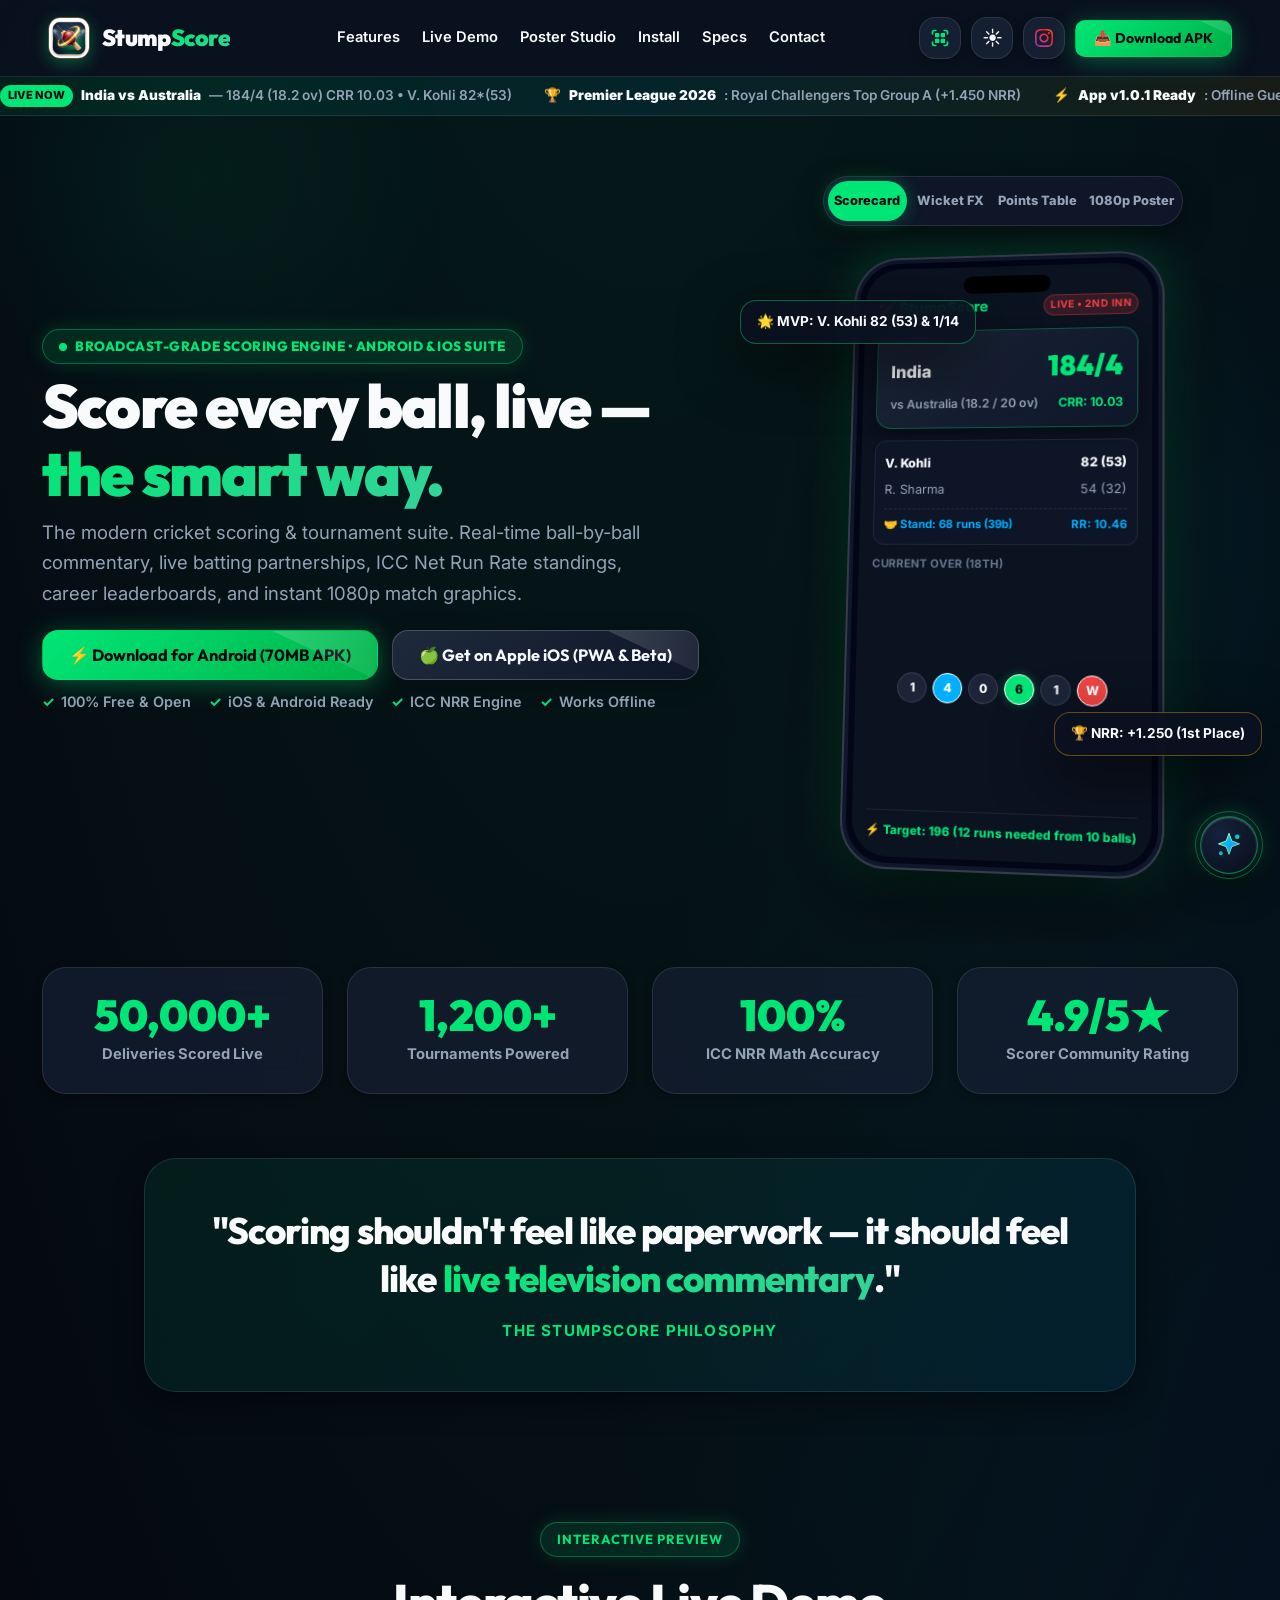
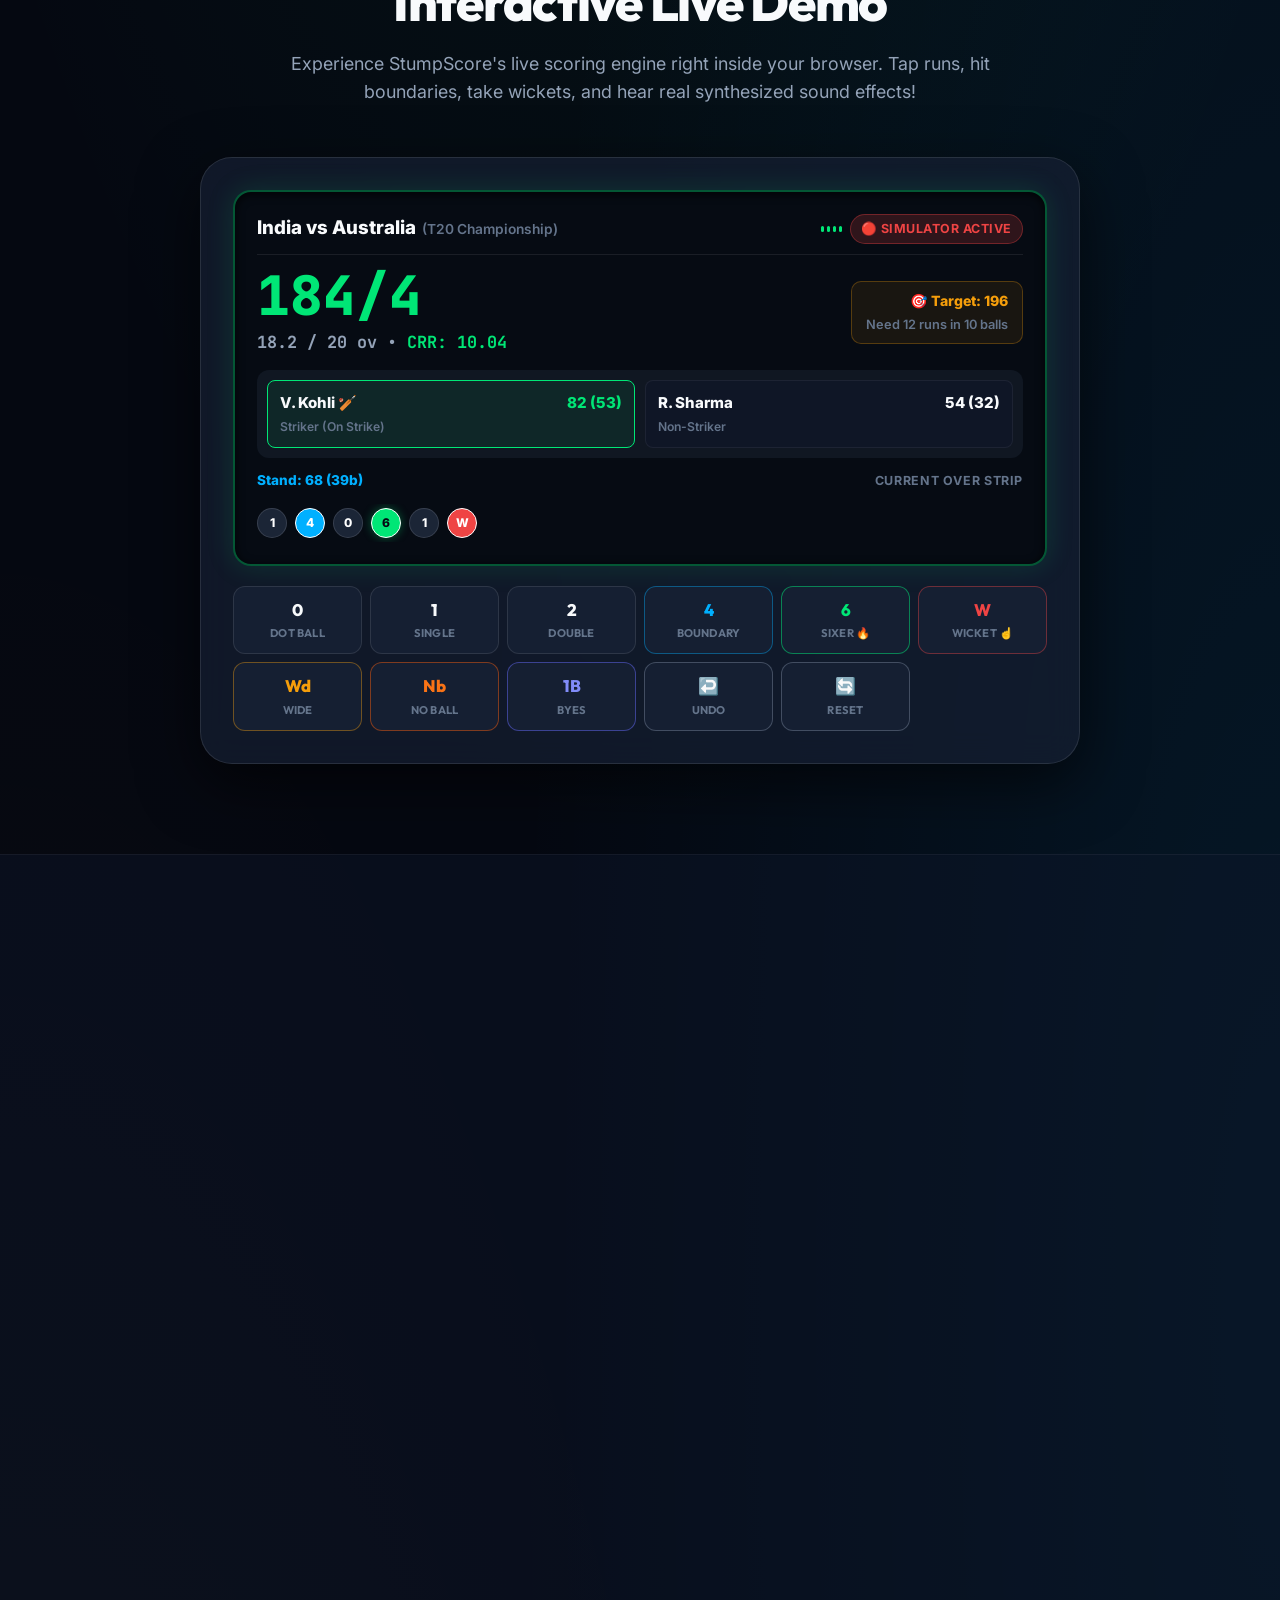
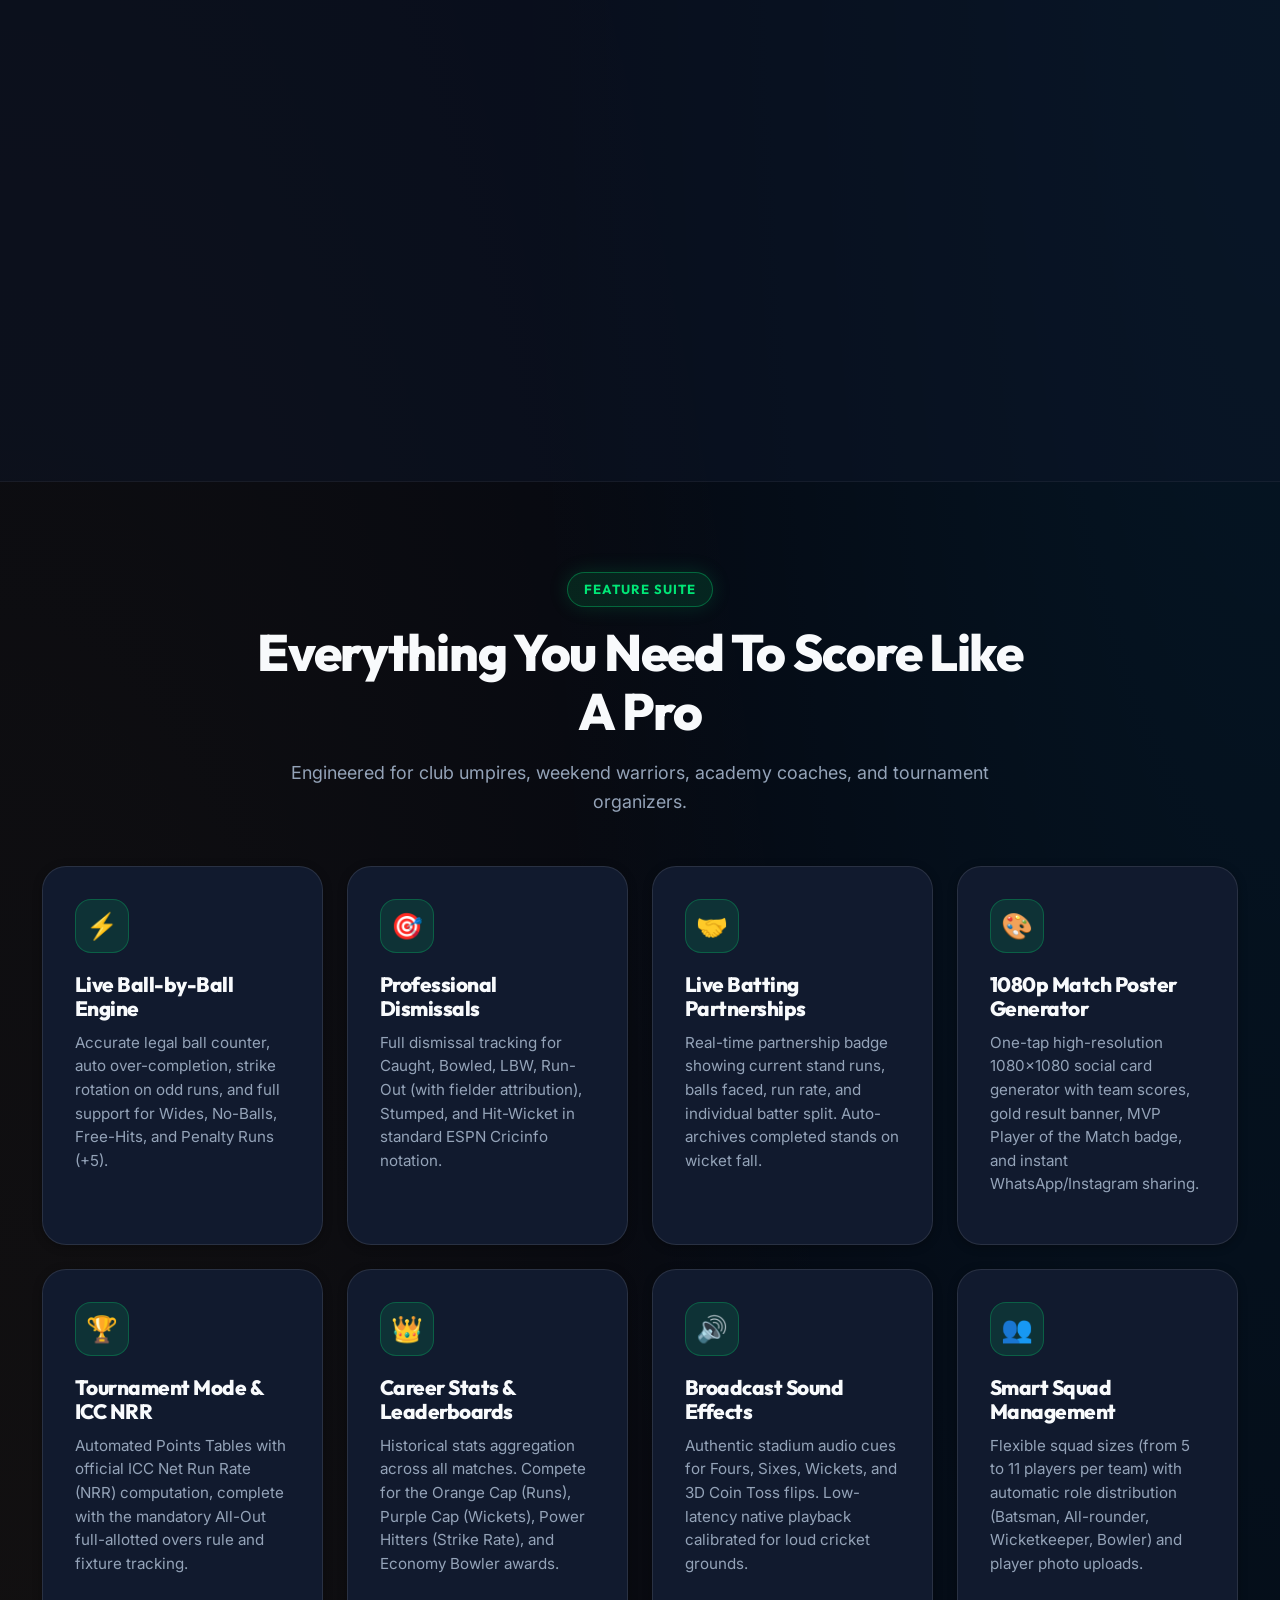
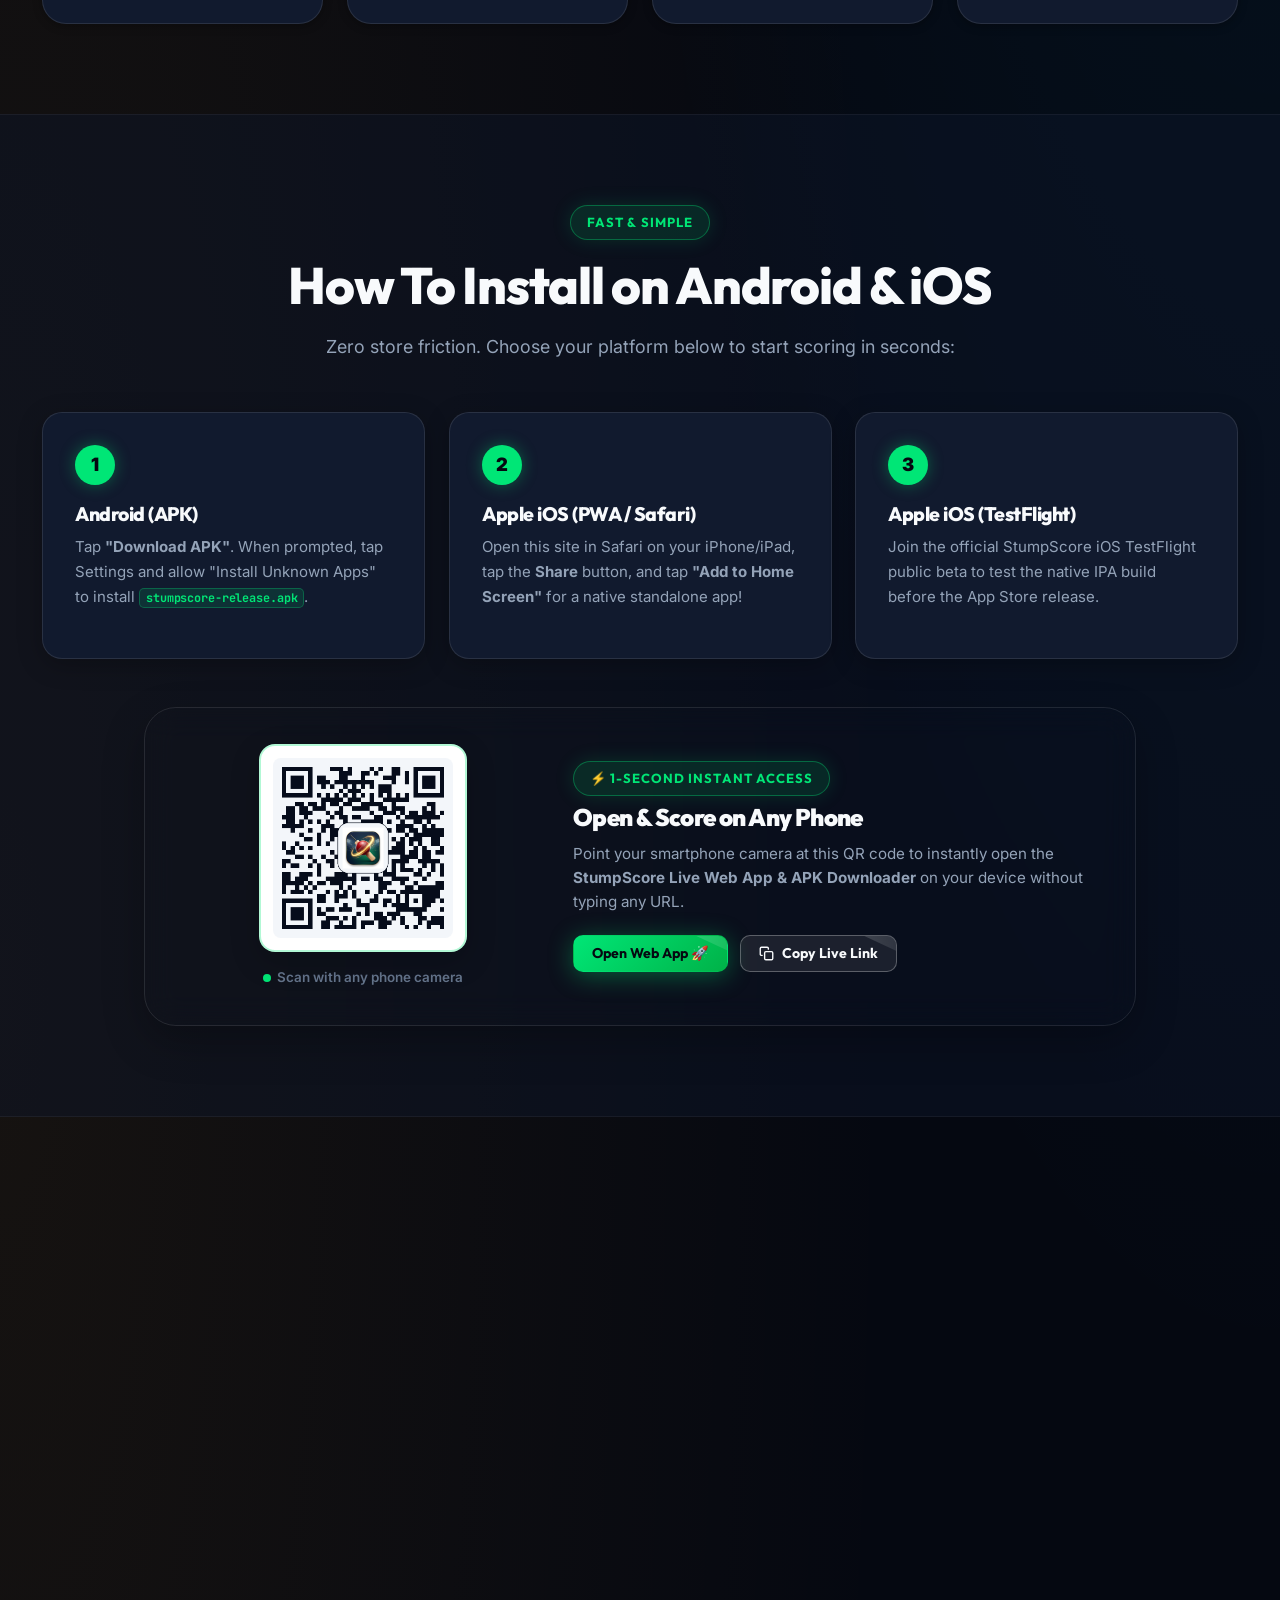
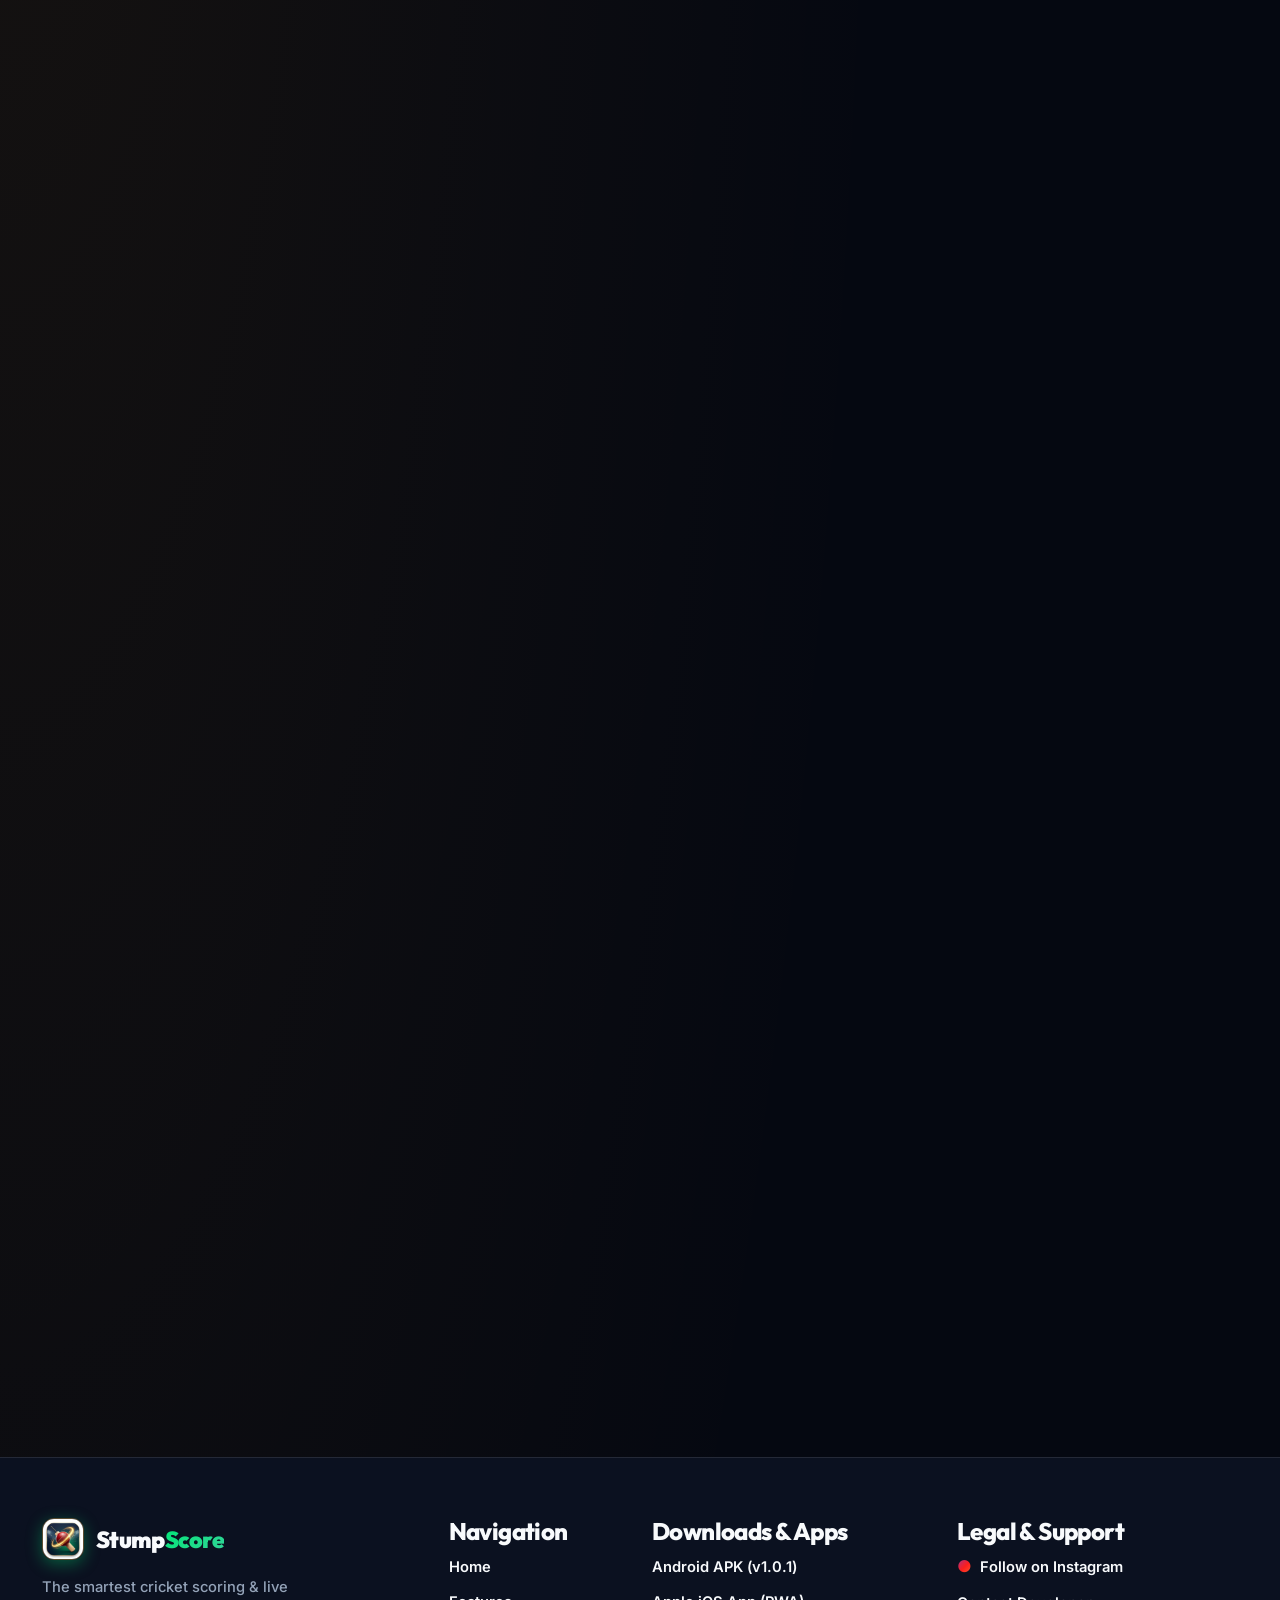
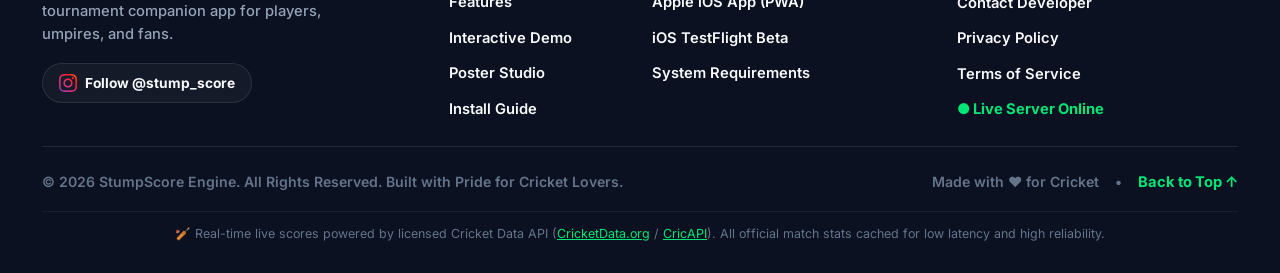
==== commit 8daeb05c: "refactor: cleanly remove Instagram Community section from main landing page" ====
--- a/index.html
+++ b/index.html
@@ -35,10 +35,10 @@
   <link href="https://cdn.jsdelivr.net/npm/bootstrap@5.3.3/dist/css/bootstrap.min.css" rel="stylesheet" integrity="sha384-QWTKZyjpPEjISv5WaRU9OFeRpok6YctnYmDr5pNlyT2bRjXh0JMhjY6hW+ALEwIH" crossorigin="anonymous">
 
   <!-- Custom Stadium Design System & Components -->
-  <link rel="stylesheet" href="css/style.css?v=3.5.0">
-  <link rel="stylesheet" href="css/components.css?v=3.5.0">
-  <link rel="stylesheet" href="css/ai-assistant.css?v=2.2.0">
-  <link rel="stylesheet" href="css/mobile-fixes.css?v=2.1.0">
+  <link rel="stylesheet" href="css/style.css?v=3.6.0">
+  <link rel="stylesheet" href="css/components.css?v=3.6.0">
+  <link rel="stylesheet" href="css/ai-assistant.css?v=2.3.0">
+  <link rel="stylesheet" href="css/mobile-fixes.css?v=2.2.0">
 
   <!-- Favicon -->
   <link rel="icon" type="image/png" href="assets/icon/app_icon.png">
@@ -837,90 +837,6 @@
   </section>
 
   <!-- ==========================================================================
-       9.5. Instagram Community & Featured Reel / Post Section
-       ========================================================================== -->
-  <section class="section section-instagram" id="instagram-community">
-    <div class="container">
-      <div class="section-header text-center mx-auto">
-        <div class="section-tag" style="background: linear-gradient(135deg, rgba(225, 48, 108, 0.15) 0%, rgba(131, 58, 180, 0.15) 100%); border-color: rgba(225, 48, 108, 0.35); color: #f43f5e;">
-          📸 Community &amp; Highlights
-        </div>
-        <h2 class="section-title">Follow <span style="background: linear-gradient(135deg, #f58529, #dd2a7b, #8134af); -webkit-background-clip: text; background-clip: text; -webkit-text-fill-color: transparent; color: transparent;">@stump_score</span> on Instagram</h2>
-        <p class="section-description">
-          Daily grassroots match highlights, viral boundaries, tournament posters, and scorer pro tips. Join our fast-growing cricket community!
-        </p>
-      </div>
-
-      <div class="row justify-content-center">
-        <div class="col-12 col-md-10 col-lg-8">
-          <div class="stump-instagram-card" id="stump-instagram-embed-wrap">
-            <div class="stump-instagram-header">
-              <div class="stump-instagram-profile">
-                <div class="stump-instagram-avatar-ring">
-                  <img src="assets/icon/app_icon.png" alt="StumpScore Instagram Avatar" class="stump-instagram-avatar">
-                </div>
-                <div class="stump-instagram-meta">
-                  <div class="stump-instagram-handle-row">
-                    <span class="stump-instagram-handle">stump_score</span>
-                    <span class="stump-instagram-verified" title="Official Project">✓</span>
-                  </div>
-                  <span class="stump-instagram-sub">Official Cricket Scoring &amp; Tournament App</span>
-                </div>
-              </div>
-              <a href="https://instagram.com/stump_score" target="_blank" rel="noopener noreferrer" class="stump-instagram-follow-btn">
-                <span>Follow</span>
-              </a>
-            </div>
-
-            <!-- Instagram Preview / Embed Container with Lazy Load & Skeleton -->
-            <div class="stump-instagram-media-frame" id="stump-instagram-media">
-              <div class="stump-instagram-media-inner">
-                <div class="stump-instagram-badge-overlay">
-                  <span>🏏 Official Highlights &amp; Posters</span>
-                </div>
-                <div class="stump-instagram-placeholder-content">
-                  <div class="stump-instagram-icon-pulse">
-                    <svg viewBox="0 0 24 24" width="48" height="48" fill="url(#instaMediaGrad)">
-                      <defs>
-                        <linearGradient id="instaMediaGrad" x1="0%" y1="100%" x2="100%" y2="0%">
-                          <stop offset="0%" stop-color="#f58529"/>
-                          <stop offset="25%" stop-color="#dd2a7b"/>
-                          <stop offset="50%" stop-color="#8134af"/>
-                          <stop offset="100%" stop-color="#515bd4"/>
-                        </linearGradient>
-                      </defs>
-                      <path d="M12 2.163c3.204 0 3.584.012 4.85.07 3.252.148 4.771 1.691 4.919 4.919.058 1.265.069 1.645.069 4.849 0 3.205-.012 3.584-.069 4.849-.149 3.225-1.664 4.771-4.919 4.919-1.266.058-1.644.07-4.85.07-3.204 0-3.584-.012-4.849-.07-3.26-.149-4.771-1.699-4.919-4.92-.058-1.265-.07-1.644-.07-4.849 0-3.204.013-3.583.07-4.849.149-3.227 1.664-4.771 4.919-4.919 1.266-.057 1.645-.069 4.849-.069zm0-2.163c-3.259 0-3.667.014-4.947.072-4.358.2-6.78 2.618-6.98 6.98-.059 1.281-.073 1.689-.073 4.948 0 3.259.014 3.668.072 4.948.2 4.358 2.618 6.78 6.98 6.98 1.281.058 1.689.072 4.948.072 3.259 0 3.668-.014 4.948-.072 4.354-.2 6.782-2.618 6.979-6.98.059-1.28.073-1.689.073-4.948 0-3.259-.014-3.667-.072-4.947-.196-4.354-2.617-6.78-6.979-6.98-1.281-.059-1.69-.073-4.949-.073zm0 5.838c-3.403 0-6.162 2.759-6.162 6.162s2.759 6.163 6.162 6.163 6.162-2.759 6.162-6.163c0-3.403-2.759-6.162-6.162-6.162zm0 10.162c-2.209 0-4-1.79-4-4 0-2.209 1.791-4 4-4s4 1.791 4 4c0 2.21-1.791 4-4 4zm6.406-11.845c-.796 0-1.441.645-1.441 1.44s.645 1.44 1.441 1.44c.795 0 1.439-.645 1.439-1.44s-.644-1.44-1.439-1.44z"/>
-                    </svg>
-                  </div>
-                  <h4 style="font-size: 1.15rem; font-weight: 800; margin: 12px 0 6px; color: #ffffff;">Broadcast Reels &amp; Match Day Graphics</h4>
-                  <p style="font-size: 0.88rem; color: #94a3b8; max-width: 420px; margin: 0 auto 16px;">
-                    Check out live match stories, boundary celebrations, and MVP announcements generated by StumpScore scorers worldwide.
-                  </p>
-                  <a href="https://instagram.com/stump_score" target="_blank" rel="noopener noreferrer" class="btn btn-outline-android btn-sm" style="display: inline-flex; align-items: center; gap: 8px;">
-                    <span>View Latest Posts &amp; Stories ↗</span>
-                  </a>
-                </div>
-              </div>
-            </div>
-
-            <!-- Card Bottom Bar -->
-            <div class="stump-instagram-footer">
-              <div class="stump-instagram-stats">
-                <span>🔥 Active Cricket Community</span>
-                <span>•</span>
-                <span>✨ 1-Click Story Sharing</span>
-              </div>
-              <a href="https://instagram.com/stump_score" target="_blank" rel="noopener noreferrer" class="stump-instagram-handle-link">
-                @stump_score ↗
-              </a>
-            </div>
-          </div>
-        </div>
-      </div>
-    </div>
-  </section>
-
-  <!-- ==========================================================================
        10. Community Reviews & Testimonials
        ========================================================================== -->
   <section class="section" id="reviews">
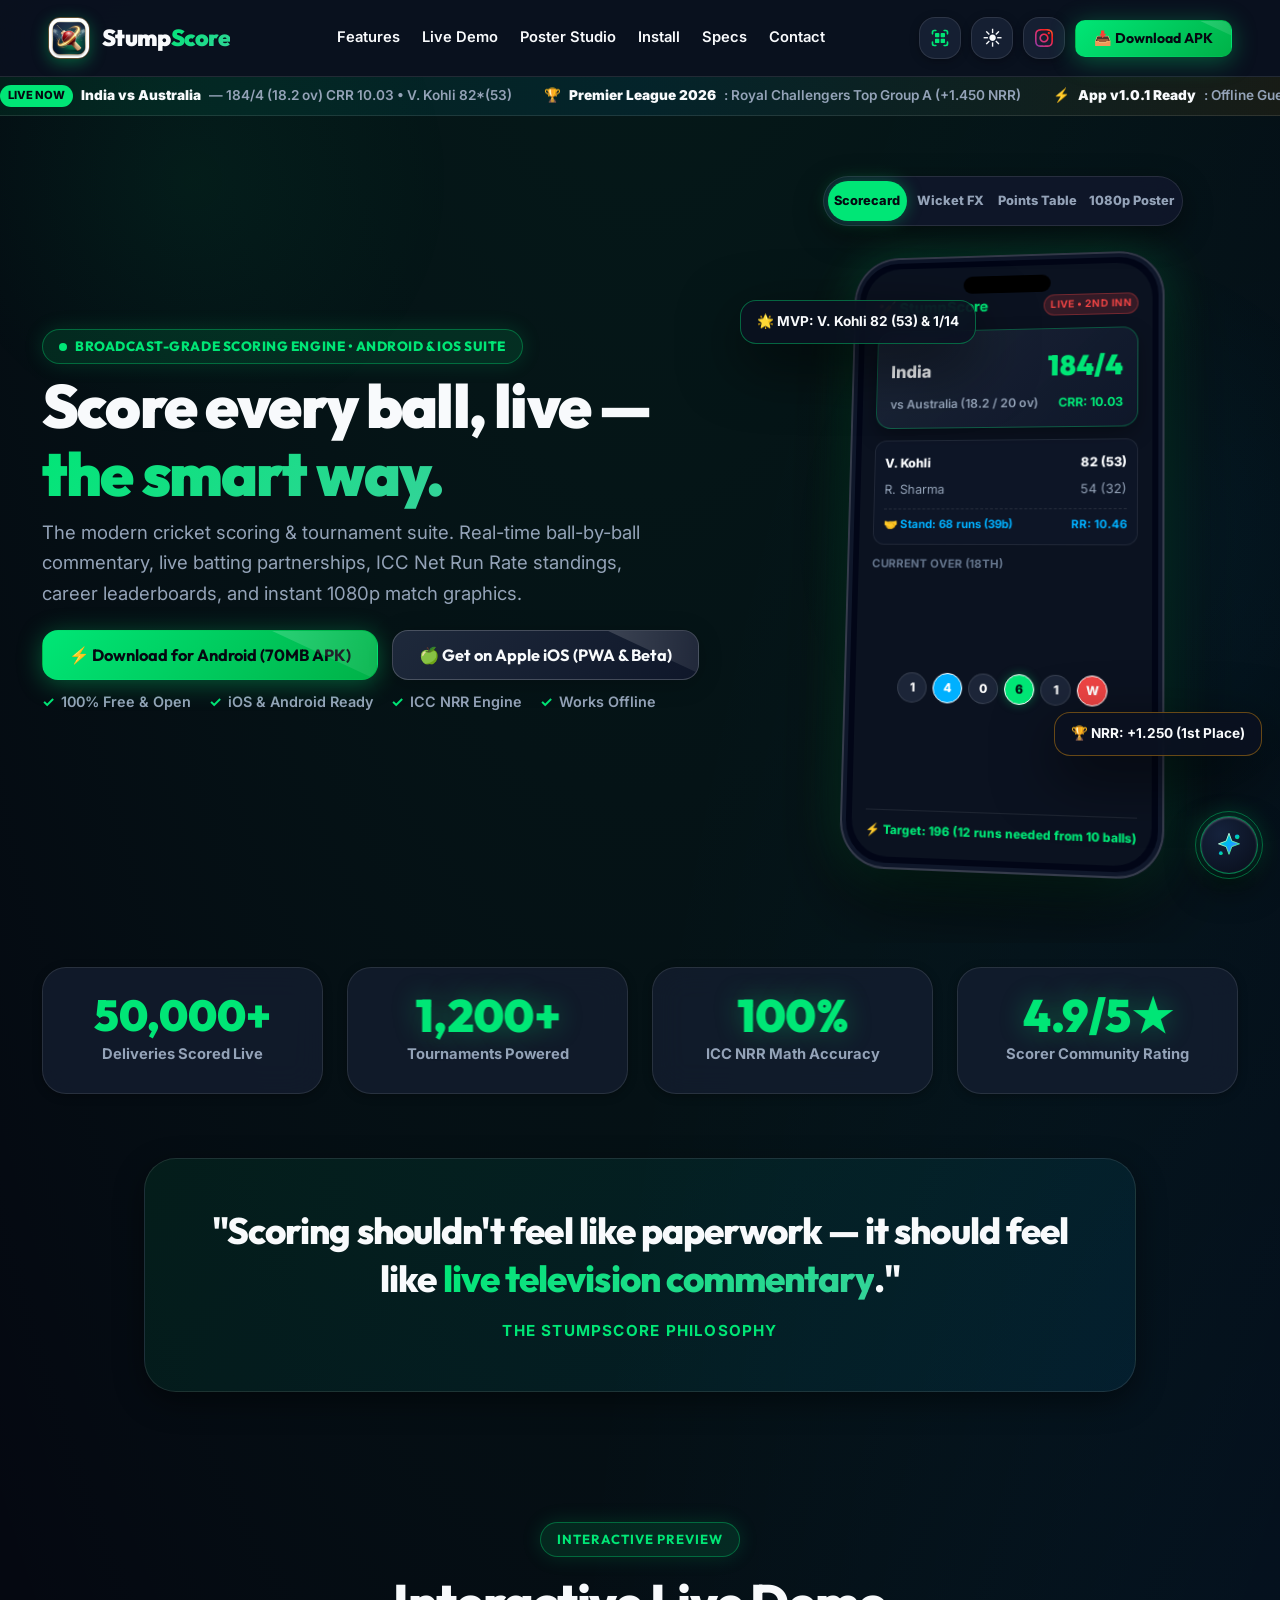
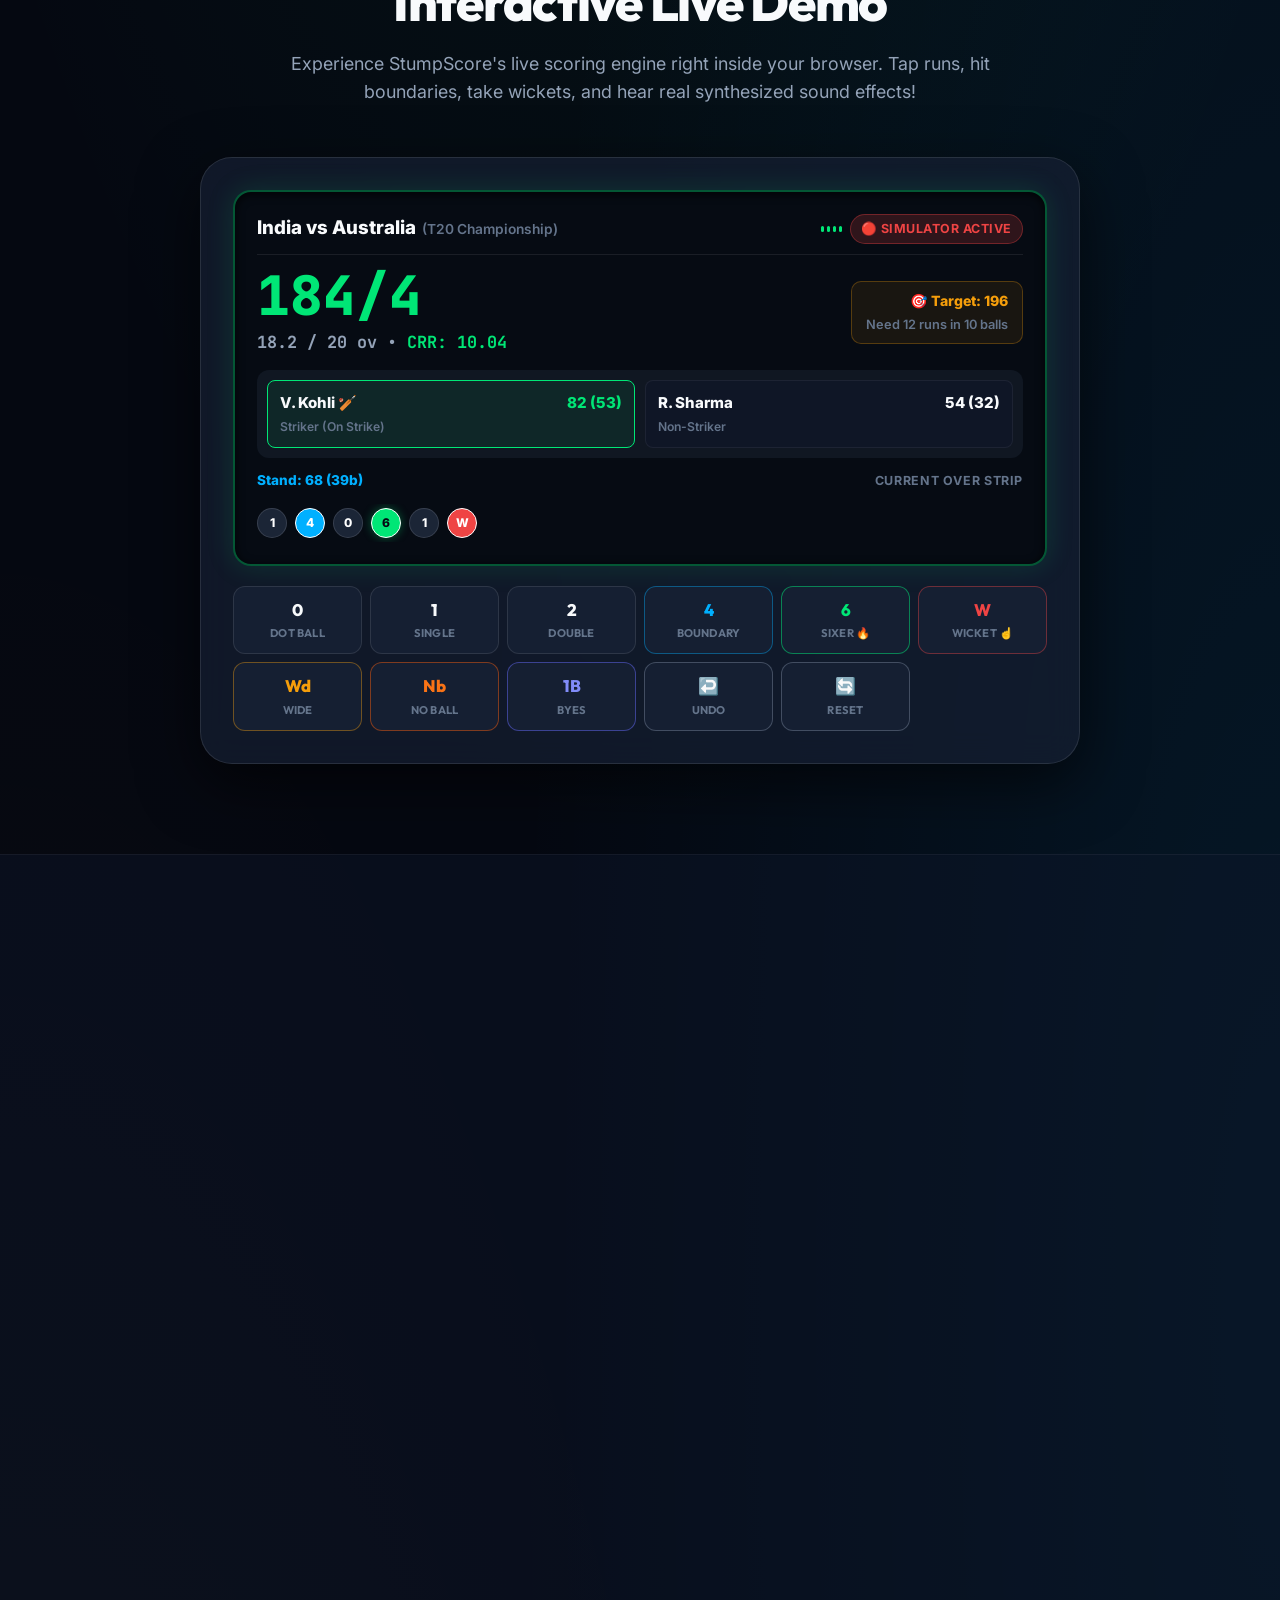
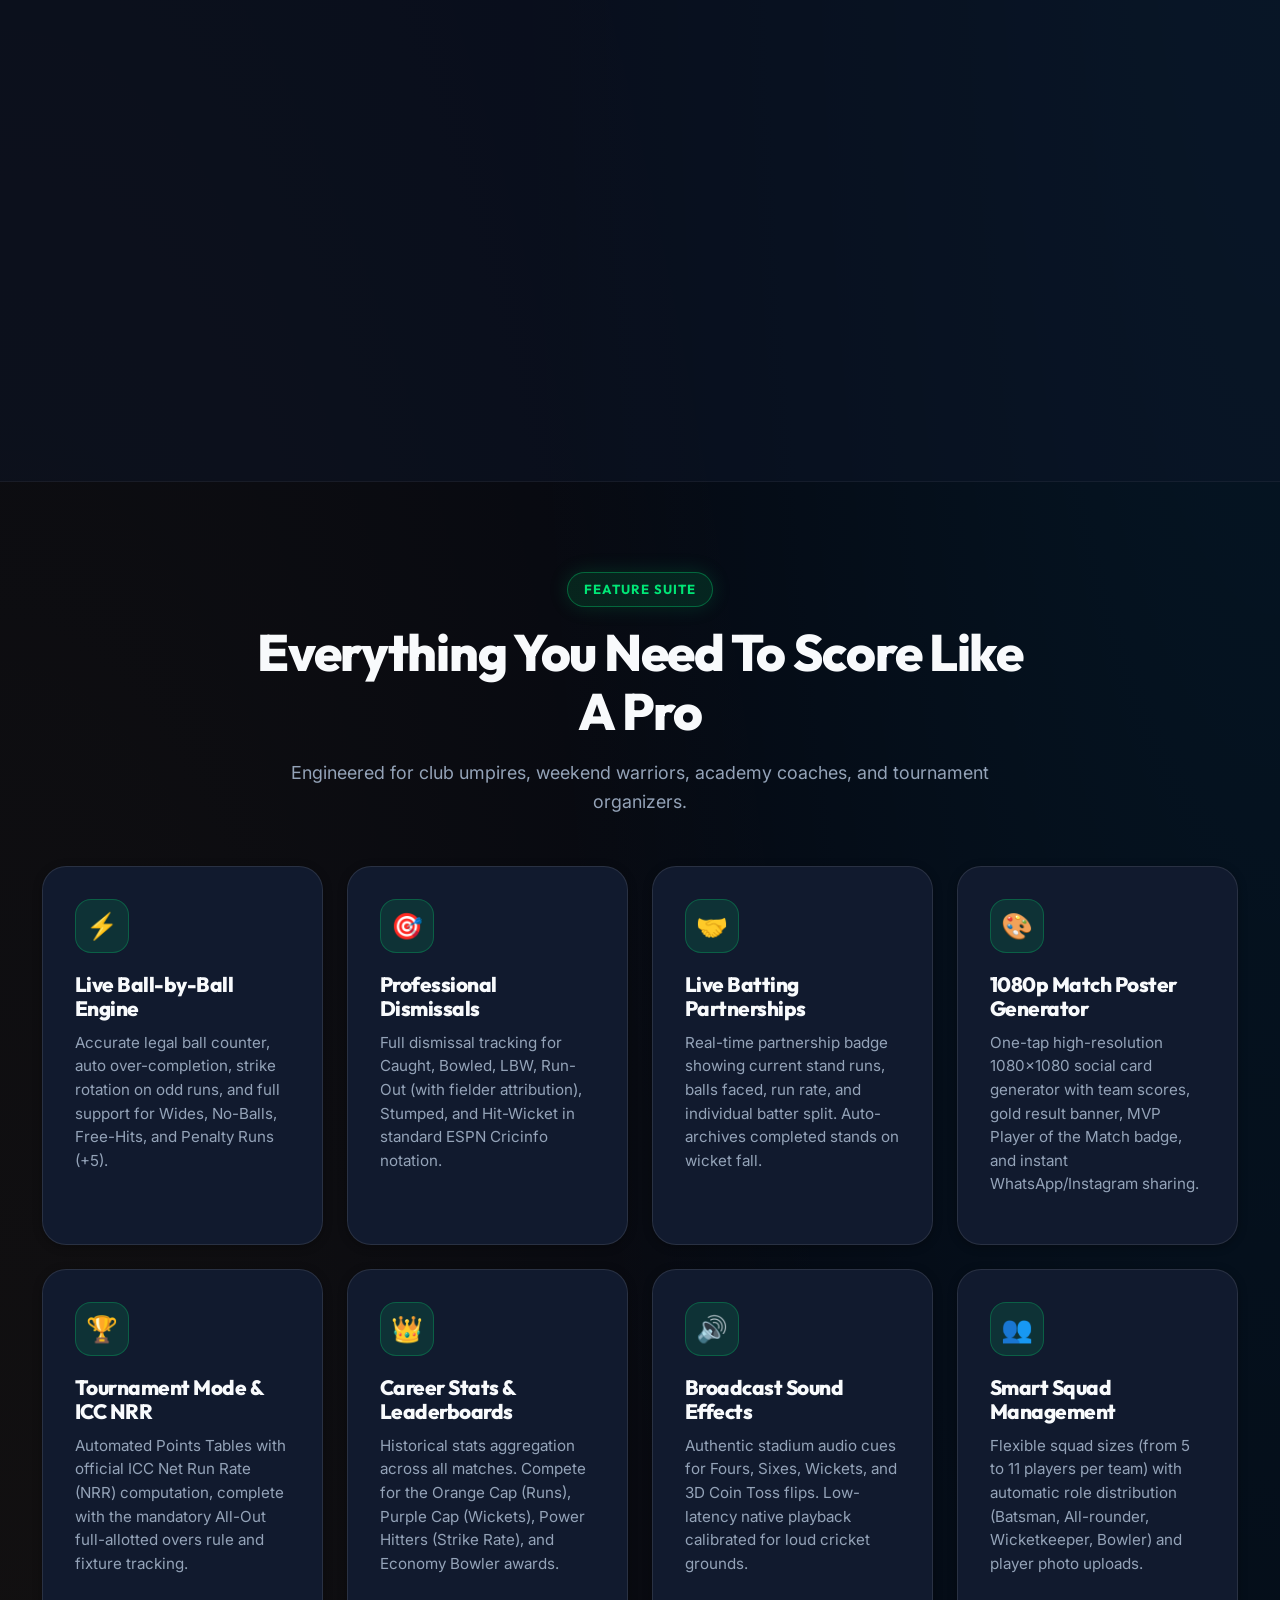
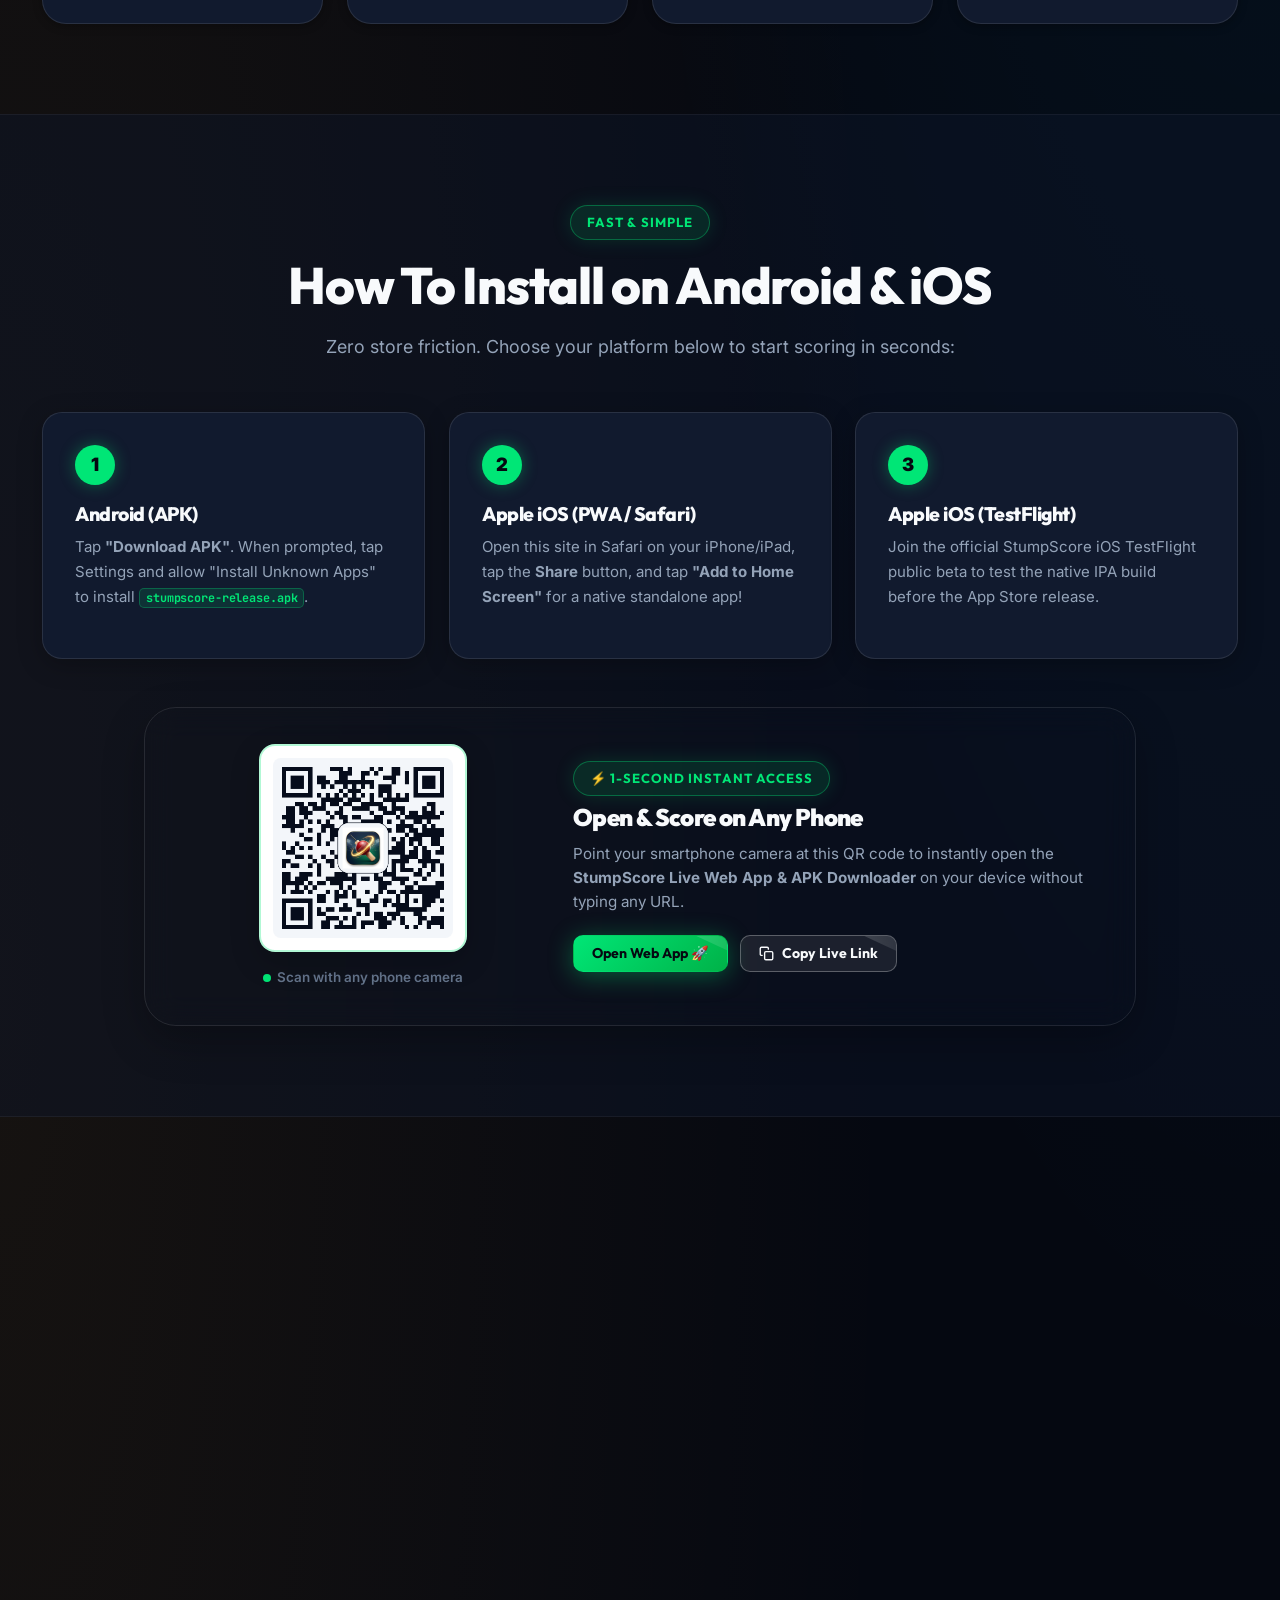
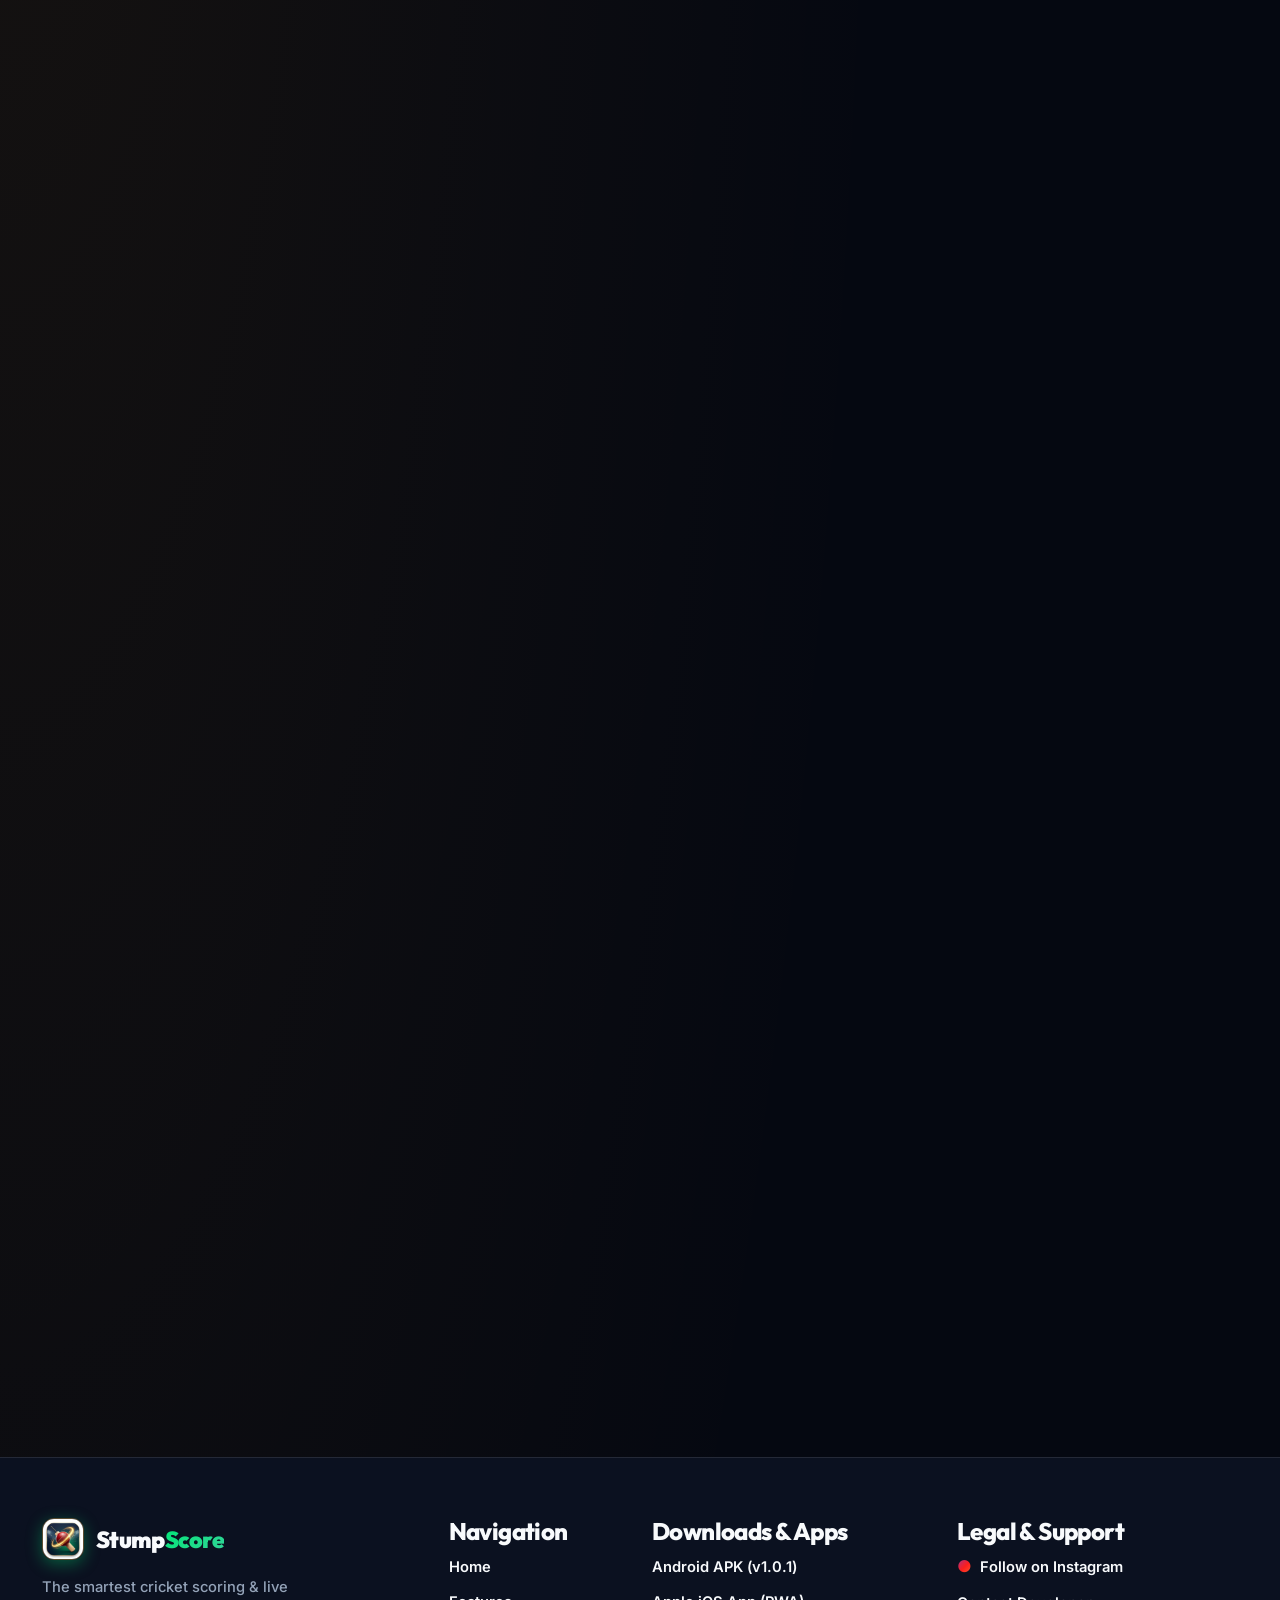
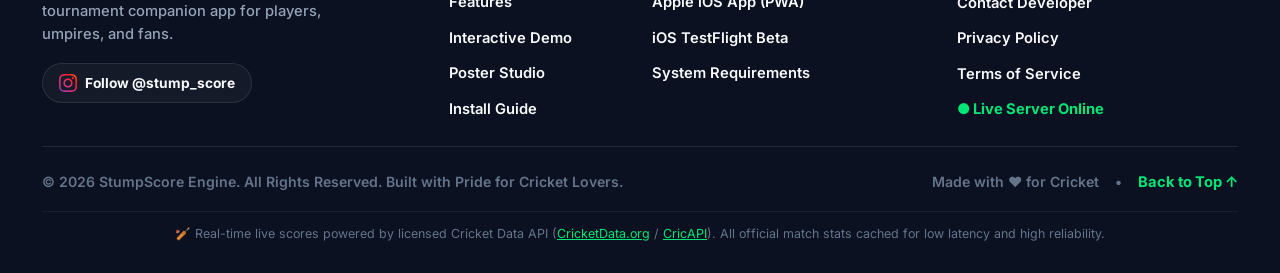
==== commit c522883a: "fix(social-card): prevent button text overflow with responsive text wrapping and concise label" ====
--- a/index.html
+++ b/index.html
@@ -35,10 +35,10 @@
   <link href="https://cdn.jsdelivr.net/npm/bootstrap@5.3.3/dist/css/bootstrap.min.css" rel="stylesheet" integrity="sha384-QWTKZyjpPEjISv5WaRU9OFeRpok6YctnYmDr5pNlyT2bRjXh0JMhjY6hW+ALEwIH" crossorigin="anonymous">
 
   <!-- Custom Stadium Design System & Components -->
-  <link rel="stylesheet" href="css/style.css?v=3.6.0">
-  <link rel="stylesheet" href="css/components.css?v=3.6.0">
-  <link rel="stylesheet" href="css/ai-assistant.css?v=2.3.0">
-  <link rel="stylesheet" href="css/mobile-fixes.css?v=2.2.0">
+  <link rel="stylesheet" href="css/style.css?v=3.8.0">
+  <link rel="stylesheet" href="css/components.css?v=3.8.0">
+  <link rel="stylesheet" href="css/ai-assistant.css?v=2.5.0">
+  <link rel="stylesheet" href="css/mobile-fixes.css?v=2.4.0">
 
   <!-- Favicon -->
   <link rel="icon" type="image/png" href="assets/icon/app_icon.png">
@@ -1426,6 +1426,6 @@
   <!-- Application Logic & Live Cricket Simulator (Deferred for High Performance) -->
   <script src="js/simulator.js?v=3.3.0" defer></script>
   <script src="js/app.js?v=3.3.0" defer></script>
-  <script src="js/ai-assistant.js?v=2.2.0" defer></script>
+  <script src="js/ai-assistant.js?v=2.4.0" defer></script>
 </body>
 </html>
--- a/css/ai-assistant.css
+++ b/css/ai-assistant.css
@@ -1491,7 +1491,8 @@
 .stump-bubble-content a {
   color: var(--pitch-green, #00e676);
   text-decoration: underline;
-  word-break: break-all;
+  word-break: normal;
+  overflow-wrap: break-word;
 }
 
 [data-theme="light"] .stump-bubble-content a {
@@ -1601,6 +1602,9 @@
   text-decoration: underline;
   font-weight: 600;
   transition: opacity 0.2s ease;
+  white-space: nowrap;
+  word-break: keep-all;
+  display: inline-block;
 }
 
 .stump-chat-link:hover {
@@ -1698,11 +1702,20 @@
   color: #ffffff !important;
   font-weight: 700;
   font-size: 0.84rem;
-  white-space: nowrap;
-  word-break: keep-all;
+  white-space: normal;
+  word-break: normal;
+  overflow-wrap: break-word;
+  text-align: center;
+  line-height: 1.35;
   text-decoration: none !important;
   transition: transform 0.18s ease, box-shadow 0.18s ease, opacity 0.18s ease;
   box-shadow: 0 4px 14px rgba(225, 48, 108, 0.35);
+}
+
+.stump-social-btn span {
+  white-space: normal;
+  word-break: normal;
+  overflow-wrap: break-word;
 }
 
 .stump-social-btn:hover {
--- a/css/mobile-fixes.css
+++ b/css/mobile-fixes.css
@@ -312,6 +312,17 @@
     box-sizing: border-box !important;
   }
 
+  .stump-bubble-content a {
+    word-break: normal !important;
+    overflow-wrap: break-word !important;
+  }
+
+  .stump-chat-link {
+    white-space: nowrap !important;
+    word-break: keep-all !important;
+    display: inline-block !important;
+  }
+
   /* Social card inside message bubble */
   .stump-social-card {
     max-width: 100% !important;
@@ -348,8 +359,20 @@
   }
 
   .stump-social-btn {
-    padding: 8px 12px !important;
-    font-size: 0.78rem !important;
+    padding: 9px 12px !important;
+    font-size: 0.82rem !important;
+    white-space: normal !important;
+    word-break: normal !important;
+    overflow-wrap: break-word !important;
+    text-align: center !important;
+    line-height: 1.3 !important;
+  }
+
+  .stump-social-btn span {
+    white-space: normal !important;
+    word-break: normal !important;
+    overflow-wrap: break-word !important;
+    display: inline-block !important;
   }
 
   /* Quick chips wrap */
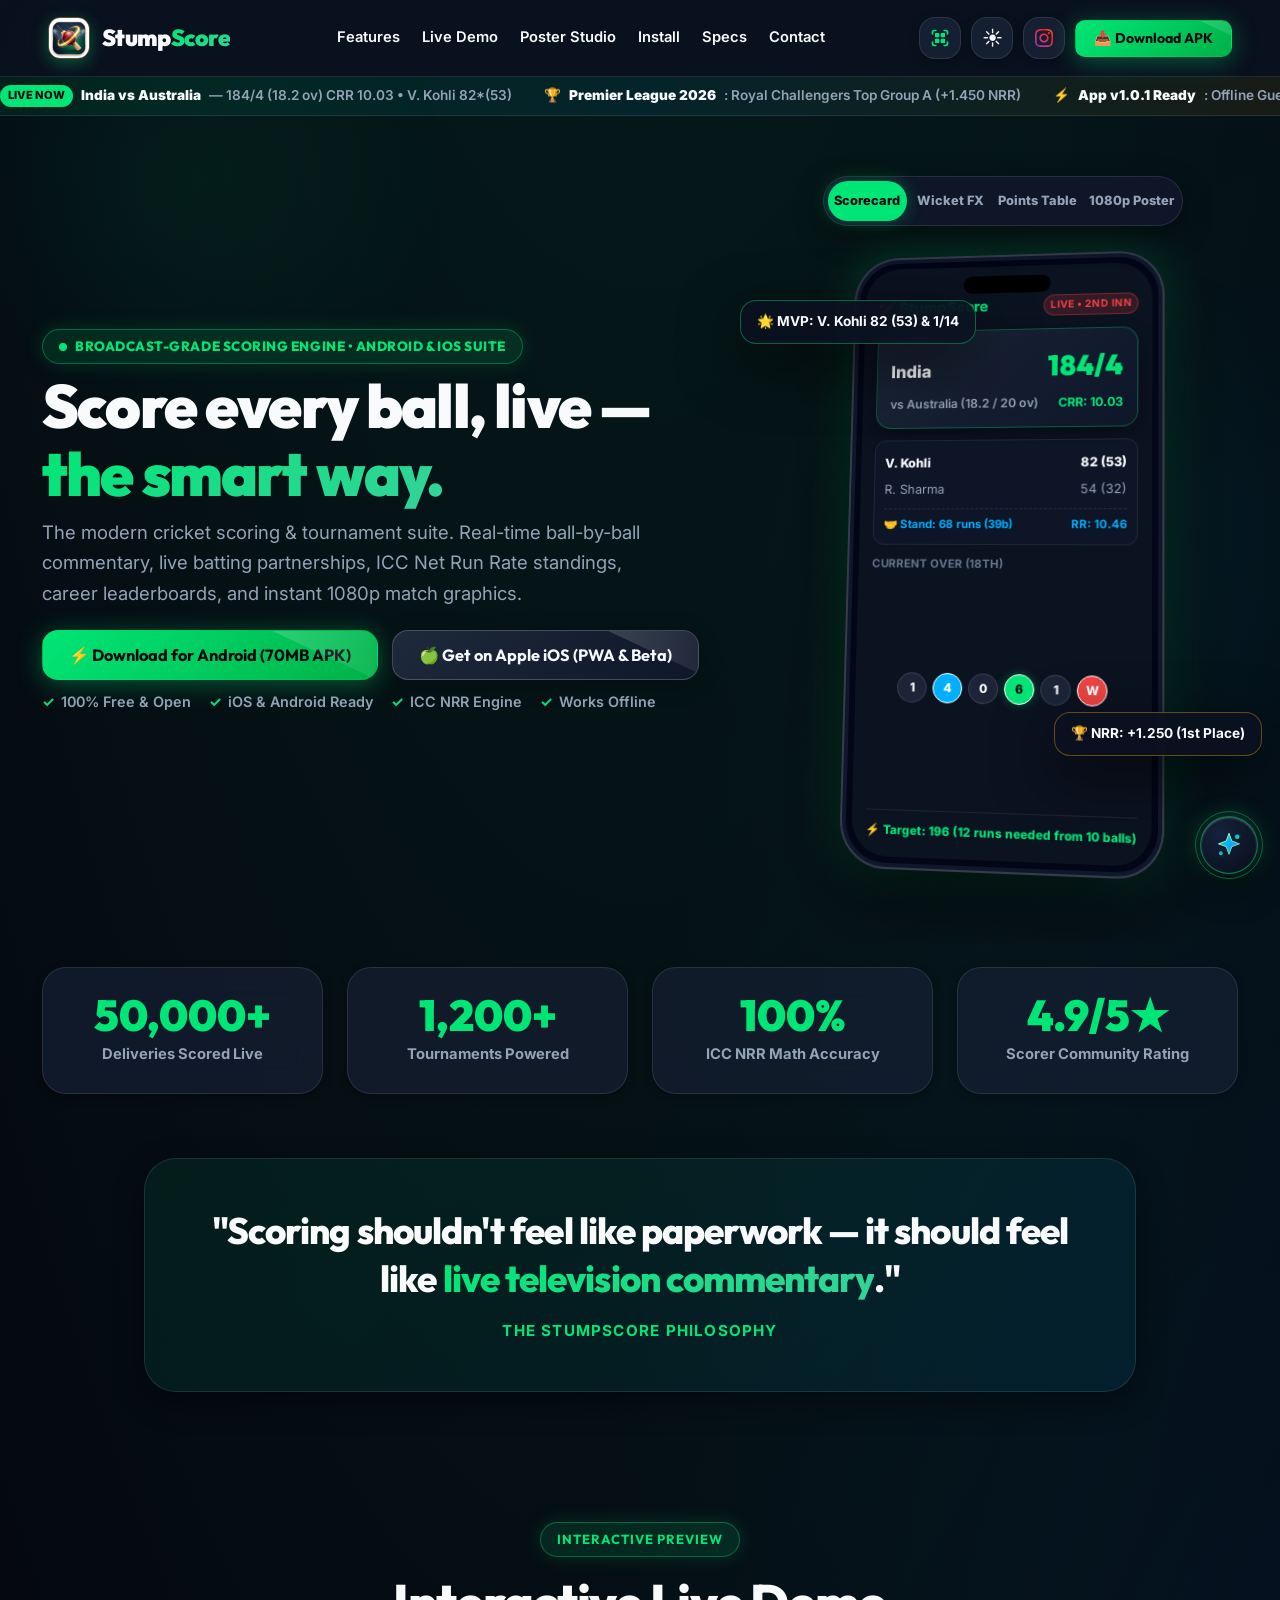
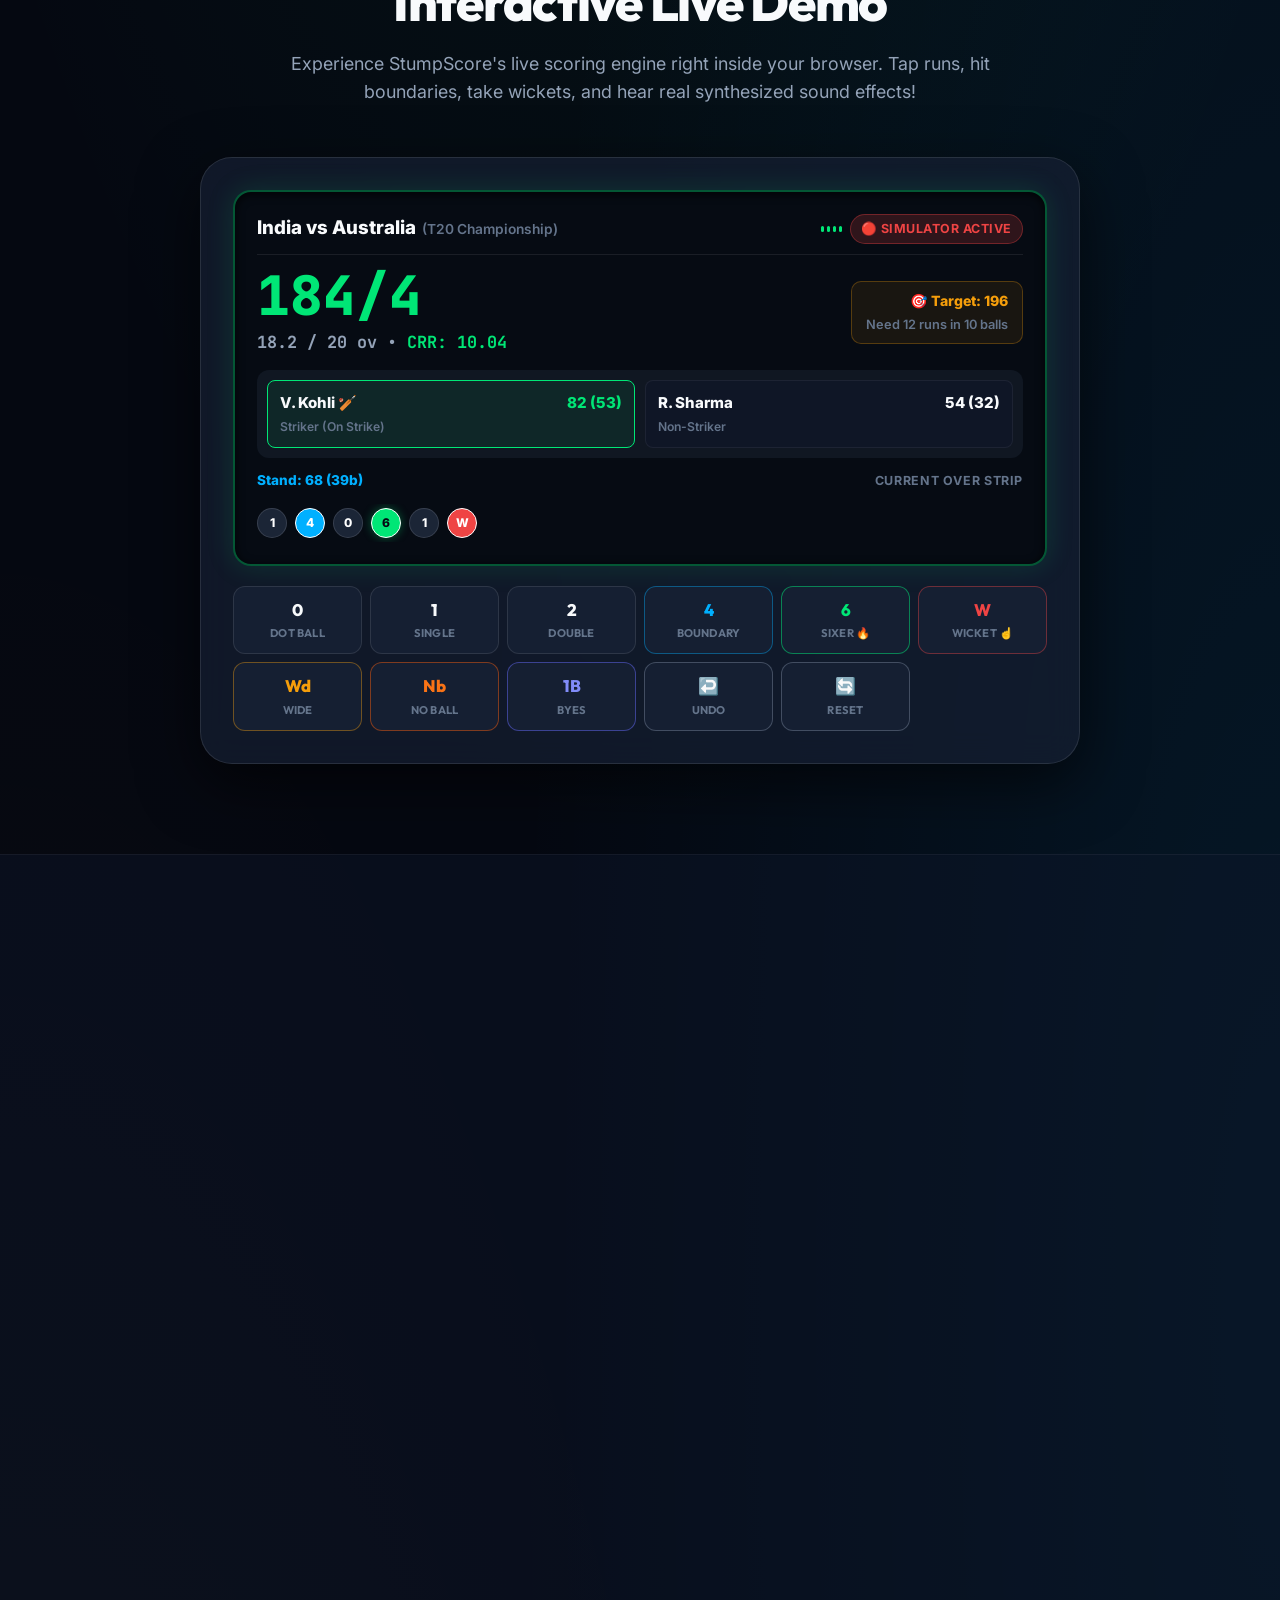
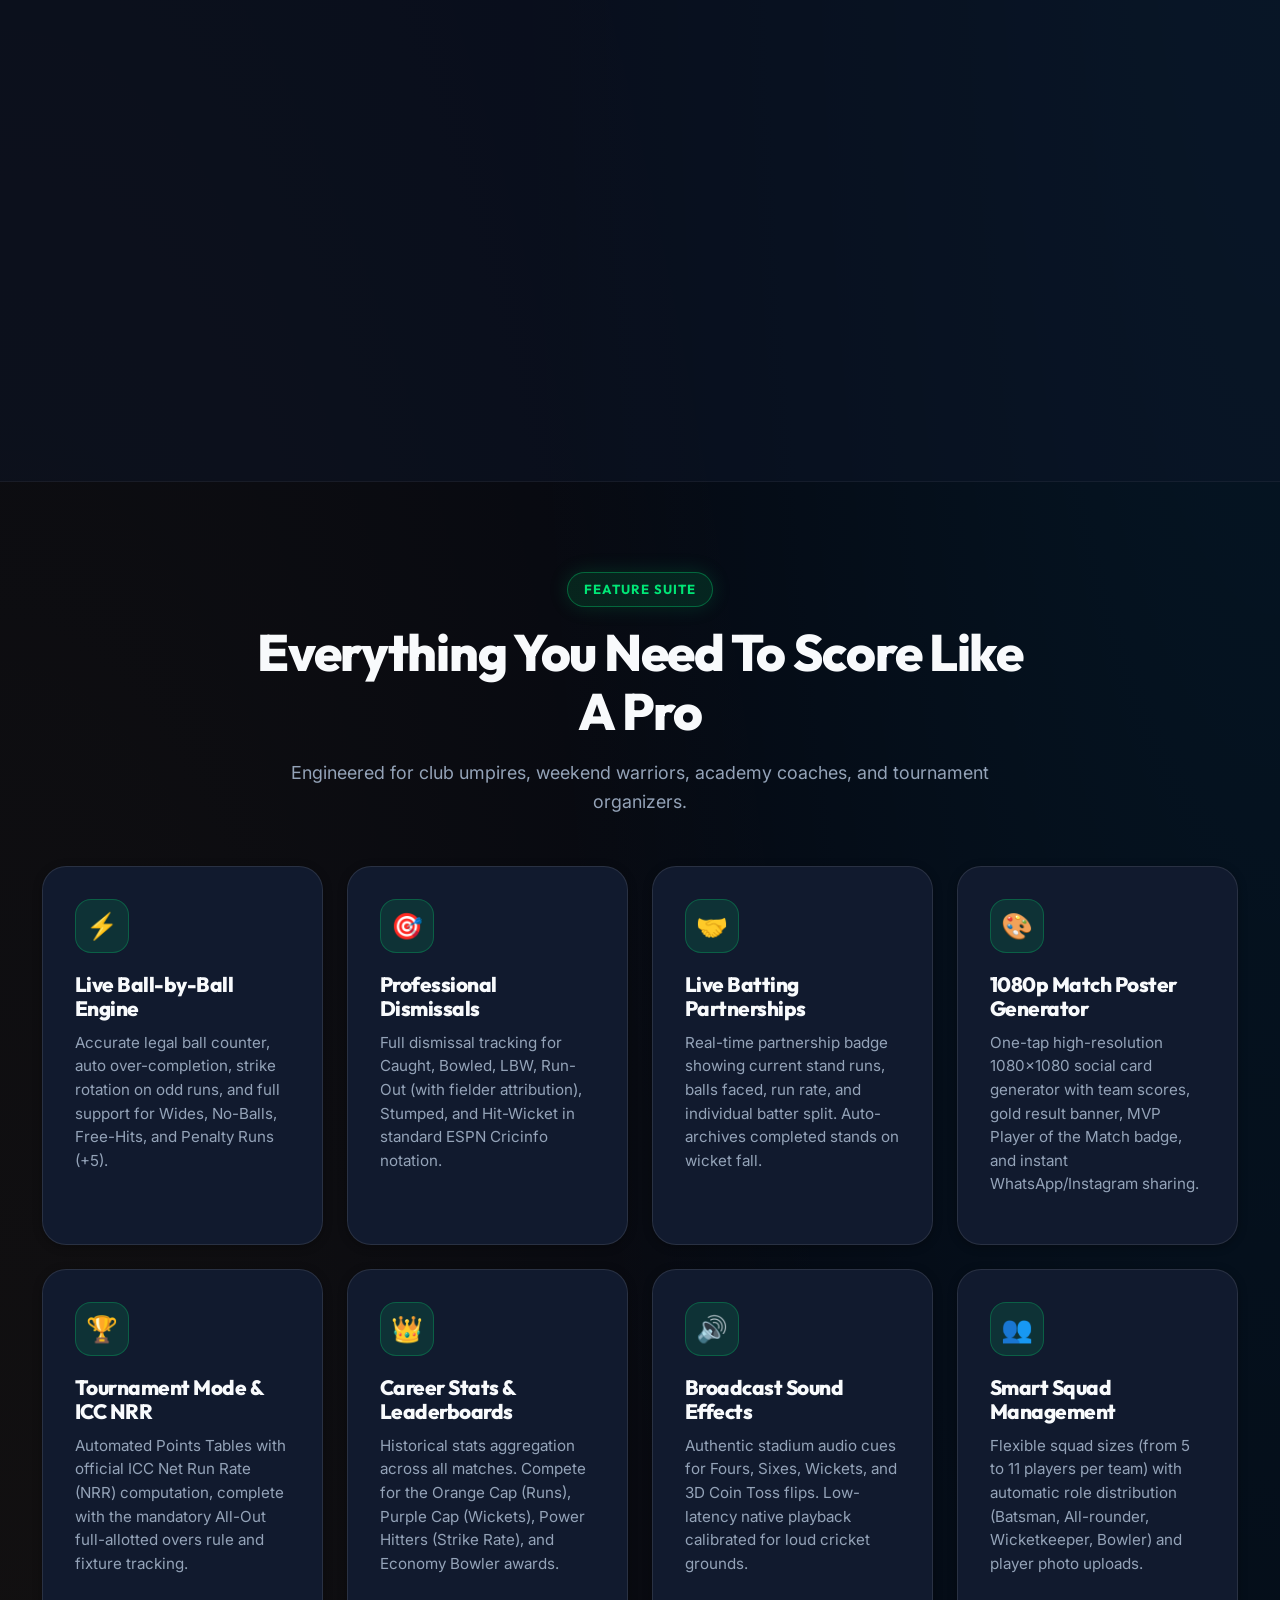
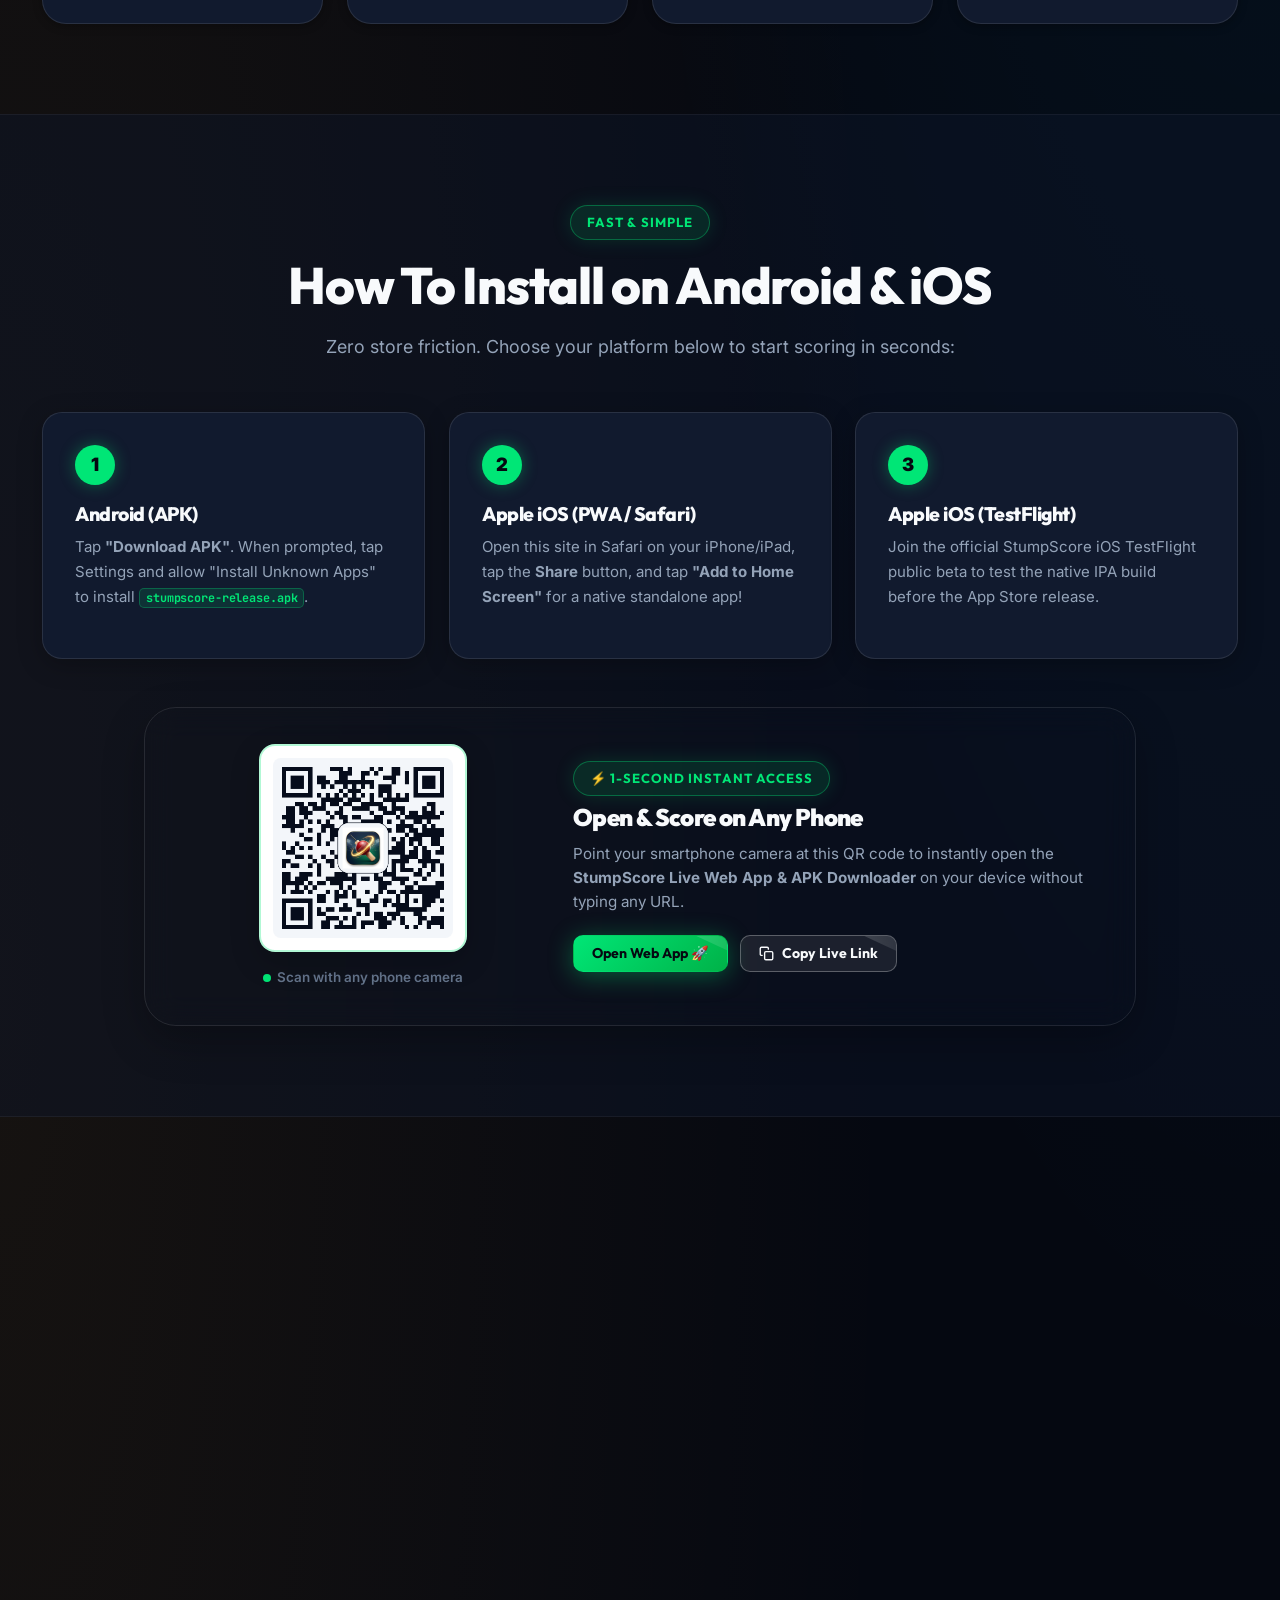
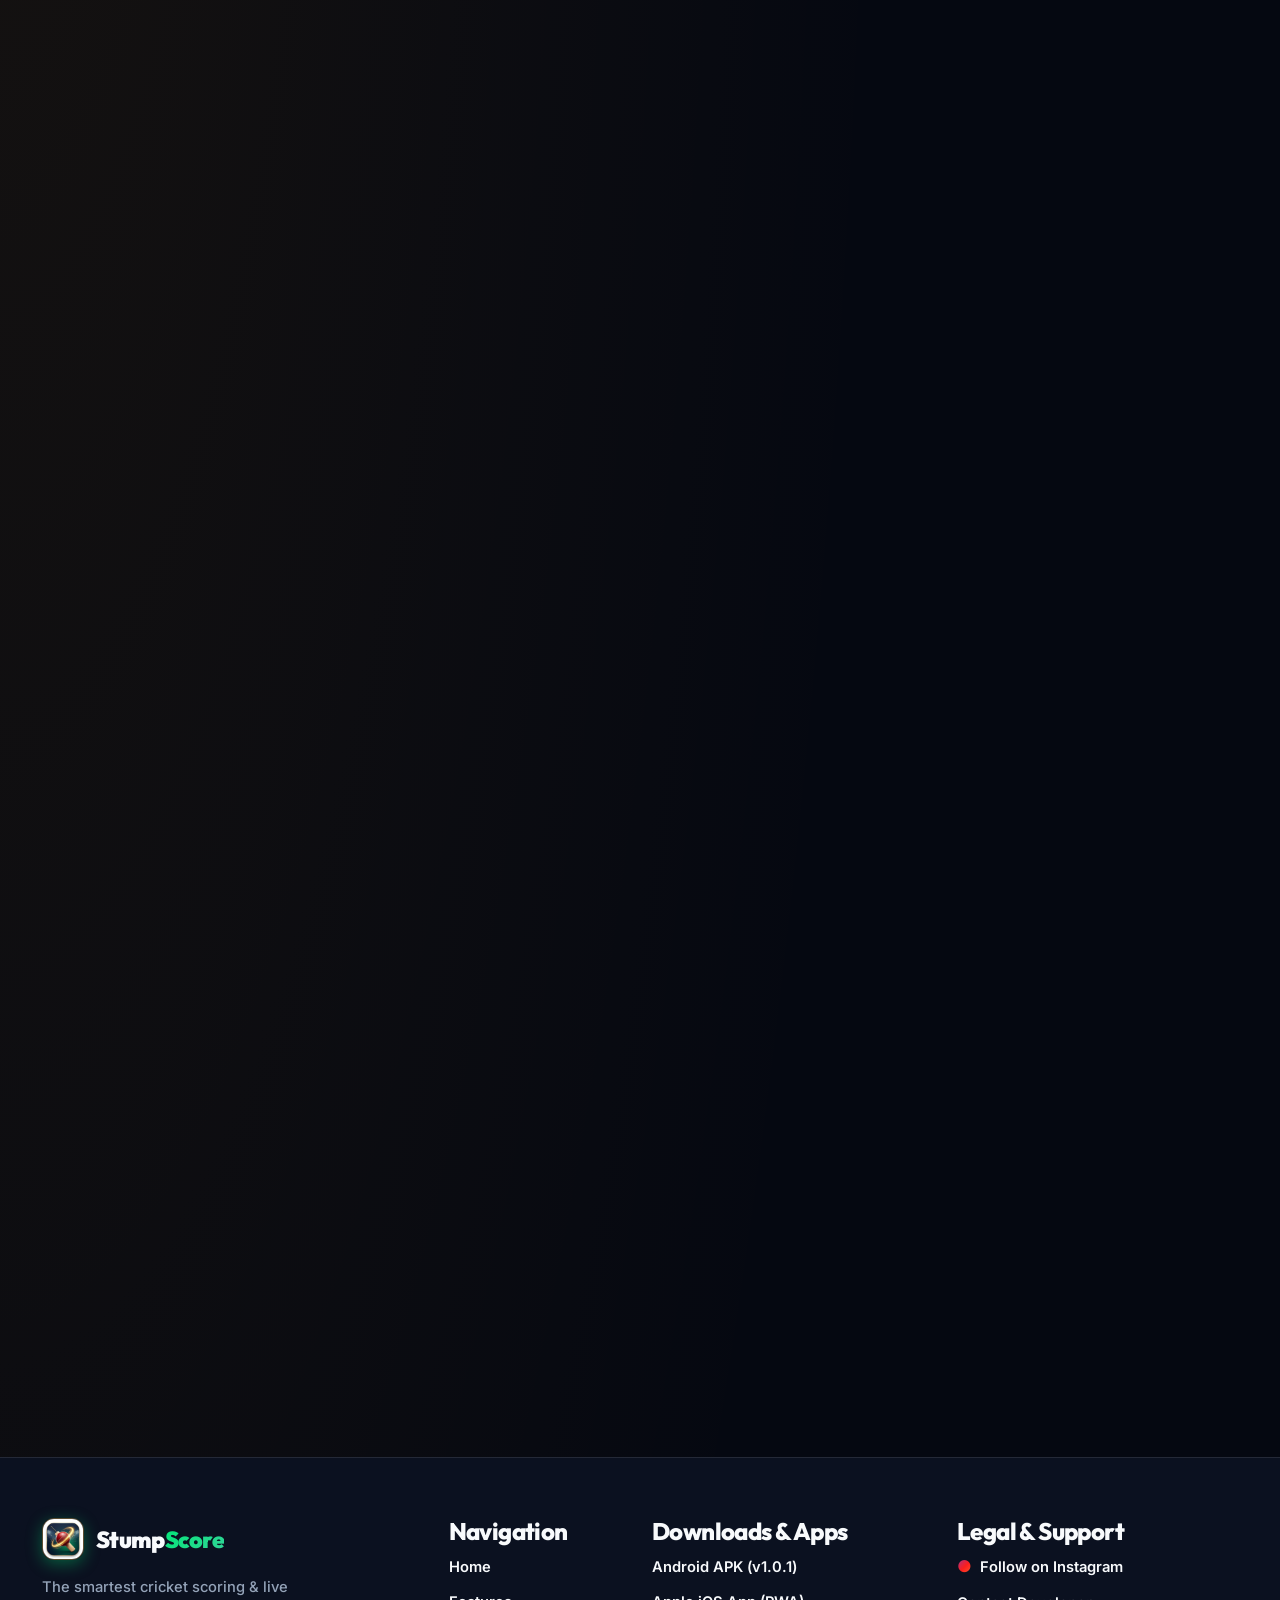
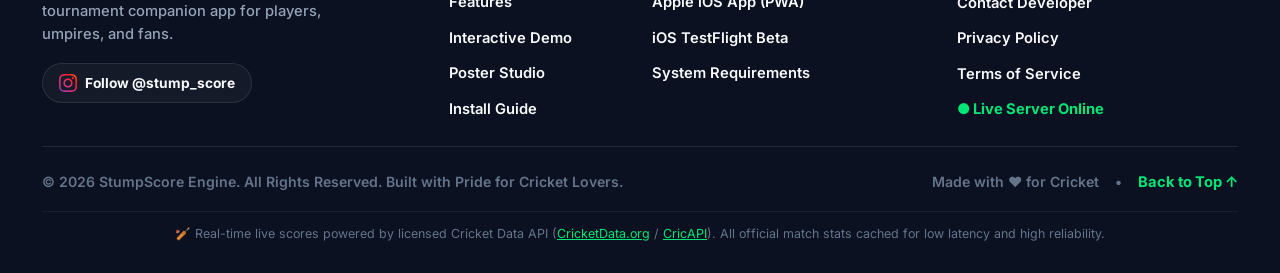
==== commit f6f64b69: "fix(settings): remove status banner and Gemini key section, format Auto theme pill" ====
--- a/index.html
+++ b/index.html
@@ -35,10 +35,10 @@
   <link href="https://cdn.jsdelivr.net/npm/bootstrap@5.3.3/dist/css/bootstrap.min.css" rel="stylesheet" integrity="sha384-QWTKZyjpPEjISv5WaRU9OFeRpok6YctnYmDr5pNlyT2bRjXh0JMhjY6hW+ALEwIH" crossorigin="anonymous">
 
   <!-- Custom Stadium Design System & Components -->
-  <link rel="stylesheet" href="css/style.css?v=3.8.0">
-  <link rel="stylesheet" href="css/components.css?v=3.8.0">
-  <link rel="stylesheet" href="css/ai-assistant.css?v=2.5.0">
-  <link rel="stylesheet" href="css/mobile-fixes.css?v=2.4.0">
+  <link rel="stylesheet" href="css/style.css?v=3.9.0">
+  <link rel="stylesheet" href="css/components.css?v=3.9.0">
+  <link rel="stylesheet" href="css/ai-assistant.css?v=2.6.0">
+  <link rel="stylesheet" href="css/mobile-fixes.css?v=2.5.0">
 
   <!-- Favicon -->
   <link rel="icon" type="image/png" href="assets/icon/app_icon.png">
@@ -1307,17 +1307,6 @@
         </button>
       </div>
 
-      <!-- Engine Status Reassurance Card -->
-      <div class="stump-ai-status-card">
-        <div class="stump-ai-status-badge">
-          <span class="stump-ai-pulse-dot"></span>
-          <strong>Instant Cricket Guru: Active (0ms lag)</strong>
-        </div>
-        <p class="stump-ai-status-sub">
-          ✨ Preloaded with 50+ official cricket rules, DLS formulas &amp; match scoring tutorials. 100% free and ready to use! No API key needed.
-        </p>
-      </div>
-
       <!-- 1. Dedicated StumpAI Theme Selector -->
       <div class="stump-ai-pref-group">
         <div class="stump-ai-pref-label">
@@ -1332,13 +1321,13 @@
             <span class="stump-theme-icon">☀️</span> Light
           </button>
           <button type="button" class="stump-ai-theme-pill is-active" data-theme-choice="auto" id="stump-theme-auto-btn" aria-label="Match Website Theme">
-            <span class="stump-theme-icon">📱</span> Auto (Match App)
+            <span class="stump-theme-icon">📱</span> Auto
           </button>
         </div>
       </div>
 
       <!-- 2. Audio Effects & Voice Toggle -->
-      <div class="stump-ai-pref-group stump-ai-pref-row">
+      <div class="stump-ai-pref-group stump-ai-pref-row" style="margin-bottom: 0;">
         <div>
           <div class="stump-ai-pref-label-title">🔊 Sound Effects &amp; Voice</div>
           <div class="stump-ai-pref-label-desc">Play message chimes and audio speech</div>
@@ -1347,24 +1336,6 @@
           <input type="checkbox" id="stump-ai-sound-toggle" checked>
           <span class="stump-slider"></span>
         </label>
-      </div>
-
-      <!-- 3. Advanced Developer Option (Collapsible, so casual users aren't confused) -->
-      <div class="stump-ai-advanced-section">
-        <button type="button" id="stump-ai-advanced-toggle" class="stump-ai-advanced-toggle" aria-expanded="false">
-          <span>🔧 Advanced: Custom Gemini Cloud Key (Optional)</span>
-          <svg class="stump-ai-caret" width="13" height="13" viewBox="0 0 24 24" fill="none" stroke="currentColor" stroke-width="2.5"><polyline points="6 9 12 15 18 9"></polyline></svg>
-        </button>
-        <div id="stump-ai-advanced-panel" class="stump-ai-advanced-panel" style="display: none;">
-          <p class="stump-ai-advanced-desc">
-            You do <em>not</em> need this for regular use. Developers who want custom Google Gemini Cloud LLM responses can store their personal API key here:
-          </p>
-          <div class="stump-ai-key-input-row">
-            <input type="password" id="stump-ai-api-key" class="stump-ai-settings-input" placeholder="Paste Gemini API Key (Optional)..." autocomplete="off">
-            <button type="button" id="stump-ai-save-key-btn" class="btn btn-primary-android btn-sm">Save</button>
-          </div>
-          <div id="stump-ai-key-status" class="stump-ai-key-status"></div>
-        </div>
       </div>
     </div>
 
